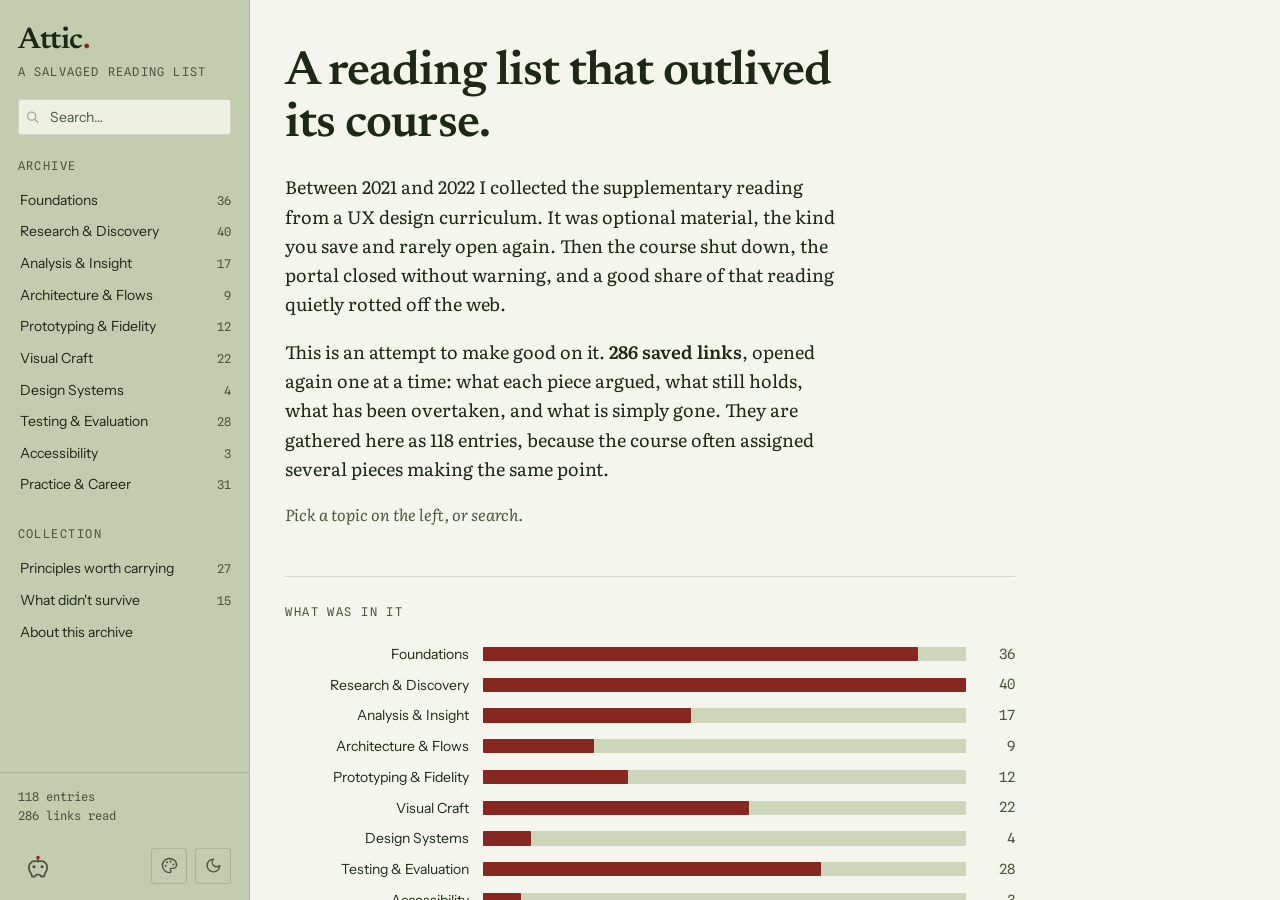
==== index.html @ 7cc91540 "Attic: a salvaged UX reading list One self-contained index.html built from kb.json: 286 saved links," ====
<!DOCTYPE html>
<html lang="en" data-pal="madder" data-mode="light" data-disp="newsreader" data-body="literata" data-sans="instrument" data-mono="spline">
<head>
<meta charset="utf-8">
<meta name="viewport" content="width=device-width, initial-scale=1, viewport-fit=cover">
<title>Attic — a salvaged UX reading list</title>
<meta name="description" content="286 links of supplementary reading from a UX design curriculum that no longer exists, read again and written up. No tracking, no logins, no external requests.">
<style>@font-face{font-family:'Gloock';font-style:normal;font-weight:400;font-display:swap;src:url([data-uri]) format('woff2')}
@font-face{font-family:'Heebo';font-style:normal;font-weight:400;font-display:swap;src:url([data-uri]) format('woff2')}
@font-face{font-family:'Heebo';font-style:normal;font-weight:500;font-display:swap;src:url([data-uri]) format('woff2')}
@font-face{font-family:'Heebo';font-style:normal;font-weight:700;font-display:swap;src:url([data-uri]) format('woff2')}
@font-face{font-family:'Newsreader';font-style:normal;font-weight:400;font-display:swap;src:url([data-uri]) format('woff2')}
@font-face{font-family:'Newsreader';font-style:italic;font-weight:400;font-display:swap;src:url([data-uri]) format('woff2')}
@font-face{font-family:'Newsreader';font-style:normal;font-weight:600;font-display:swap;src:url([data-uri]) format('woff2')}
@font-face{font-family:'Literata';font-style:normal;font-weight:400;font-display:swap;src:url([data-uri]) format('woff2')}
@font-face{font-family:'Literata';font-style:italic;font-weight:400;font-display:swap;src:url([data-uri]) format('woff2')}
@font-face{font-family:'Literata';font-style:normal;font-weight:600;font-display:swap;src:url([data-uri]) format('woff2')}
@font-face{font-family:'Literata';font-style:normal;font-weight:700;font-display:swap;src:url([data-uri]) format('woff2')}
@font-face{font-family:'Instrument Sans';font-style:normal;font-weight:400;font-display:swap;src:url([data-uri]) format('woff2')}
@font-face{font-family:'Instrument Sans';font-style:normal;font-weight:600;font-display:swap;src:url([data-uri]) format('woff2')}
@font-face{font-family:'Schibsted Grotesk';font-style:normal;font-weight:400;font-display:swap;src:url([data-uri]) format('woff2')}
@font-face{font-family:'Schibsted Grotesk';font-style:normal;font-weight:600;font-display:swap;src:url([data-uri]) format('woff2')}
@font-face{font-family:'Spline Sans Mono';font-style:normal;font-weight:400;font-display:swap;src:url([data-uri]) format('woff2')}
@font-face{font-family:'Martian Mono';font-style:normal;font-weight:400;font-display:swap;src:url([data-uri]) format('woff2')}
@font-face{font-family:'Courier Prime';font-style:normal;font-weight:400;font-display:swap;src:url([data-uri]) format('woff2')}</style>
<style>/* ---- shared base: light ---- */
:root{
  --navbg:#C3CCAE;--listbg:#DDE3CC;--hov:#CDD5BA;--paper:#F4F5EC;
  --surface:#EEF1E2;--sink:#CDD5BA;--srchbg:#EEF1E2;
  --ink:#1D2816;--ink2:#1D2816;--ink3:#4B5740;
  --navink:#1D2816;--navink2:#4B5740;--listink:#1D2816;--listink2:#4B5740;--srchph:#4B5740;
  --rule:rgba(29,40,22,.14);--rule2:rgba(29,40,22,.14);
  --navrule:rgba(29,40,22,.14);--listrule:rgba(29,40,22,.14);--srchborder:rgba(29,40,22,.14);
  --navhov:var(--hov);color-scheme:light}

/* ---- shared base: dark ---- */
:root[data-mode="dark"]{
  --navbg:#13180D;--listbg:#191F13;--hov:#293123;--paper:#21261A;
  --surface:#23291D;--sink:#293123;--srchbg:#23291D;
  --ink:#DCE1B9;--ink2:#DCE1B9;--ink3:#A8AE96;
  --navink:#DCE1B9;--navink2:#A8AE96;--listink:#DCE1B9;--listink2:#A8AE96;--srchph:#A8AE96;
  --rule:rgba(220,225,185,.13);--rule2:rgba(220,225,185,.13);
  --navrule:rgba(220,225,185,.13);--listrule:rgba(220,225,185,.13);--srchborder:rgba(220,225,185,.13);
  color-scheme:dark}

/* ---- accent + selected row ---- */
:root[data-pal="madder"]{--accent:#862721;--selnav:#BDBCA0;--sellist:#D4D0BB;
  --focusring:rgba(134,39,33,.2)}
:root[data-pal="madder"][data-mode="dark"]{--accent:#F98F82;--selnav:#33291D;--sellist:#382F23;
  --focusring:rgba(249,143,130,.22)}
:root[data-pal="plum"]{--accent:#75305B;--selnav:#BBBCA6;--sellist:#D3D1C1;
  --focusring:rgba(117,48,91,.2)}
:root[data-pal="plum"][data-mode="dark"]{--accent:#E394C1;--selnav:#302926;--sellist:#352F2B;
  --focusring:rgba(227,148,193,.22)}

:root{
  --navaccent:var(--accent);
  --display:'Literata',Georgia,serif;
  --body:'Literata',Georgia,serif;
  --sans:'Instrument Sans',system-ui,sans-serif;
  --mono:'Spline Sans Mono',ui-monospace,monospace;
  --serif:var(--body);
  --dtrack:-.025em;--dweight:700;
  --c1:15.625rem;--c2:21.5rem;
  box-sizing:border-box}
:root[data-disp="gloock"]{--display:'Gloock',Georgia,serif;--dtrack:-.012em;--dweight:400}
:root[data-disp="newsreader"]{--display:'Newsreader',Georgia,serif;--dtrack:-.02em;--dweight:600}
:root[data-body="heebo"]{--body:'Heebo',system-ui,sans-serif;--sans:'Heebo',system-ui,sans-serif}
:root[data-body="newsreader"]{--body:'Newsreader',Georgia,serif}
:root[data-body="heebo"] body{font-size:1rem;line-height:1.72}
:root[data-sans="schibsted"]{--sans:'Schibsted Grotesk',system-ui,sans-serif}
:root[data-mono="courier"]{--mono:'Courier Prime',ui-monospace,monospace}
:root[data-mono="martian"]{--mono:'Martian Mono',ui-monospace,monospace}
:root[data-mono="sometype"]{--mono:'Sometype Mono',ui-monospace,monospace}

*,*::before,*::after{box-sizing:border-box}
html{-webkit-text-size-adjust:100%;height:100%}
body{margin:0;height:100%;background:var(--paper);color:var(--ink2);font-family:var(--serif);
  font-size:1rem;line-height:1.625;-webkit-font-smoothing:antialiased;display:flex;overflow:hidden}

/* ============ column 1 ============ */
.nav{width:var(--c1);flex:0 0 var(--c1);background:var(--navbg);border-right:1px solid var(--navrule);
  display:flex;flex-direction:column;height:100vh;padding-top:env(safe-area-inset-top,0px)}
.navtop{padding:1.6rem 1.1rem 1.1rem;flex:0 0 auto}
.brand{background:none;border:0;padding:0;font:inherit;text-align:left;width:100%;cursor:pointer;
  display:block;border-radius:2px;transition:opacity .14s}
.brand h1{font-family:var(--display);font-weight:700;font-size:1.875rem;letter-spacing:var(--dtrack);
  color:var(--navink);margin:0;line-height:1.05;transition:color .14s}
.brand .dot{color:var(--navaccent);transition:transform .2s;display:inline-block}
.brand small{display:block;font-family:var(--mono);font-size:.75rem;letter-spacing:.1em;
  text-transform:uppercase;color:var(--navink2);margin-top:.3rem;transition:color .14s}
.brand:hover h1{color:var(--navaccent)}
.brand:hover .dot{transform:translateY(-2px) scale(1.25)}
.brand:hover small{color:var(--navink)}
.brand:focus-visible{outline:2px solid var(--navaccent);outline-offset:4px}

.srch{position:relative;padding:0 1.1rem 1.1rem;flex:0 0 auto}
.srch input{width:100%;font-family:var(--sans);font-size:.875rem;padding:.5rem .7rem .5rem 1.95rem;
  border:1px solid var(--srchborder);border-radius:3px;background:var(--srchbg);color:var(--navink);outline:none}
.srch input::placeholder{color:var(--srchph)}
.srch input:focus{border-color:var(--navaccent);box-shadow:0 0 0 3px var(--focusring)}
.srch svg{position:absolute;left:1.65rem;top:calc(50% - .55rem);transform:translateY(-50%);
  opacity:.45;color:var(--navink2);pointer-events:none}

.navscroll{flex:1 1 auto;overflow-y:auto;padding:.2rem 0 1.5rem;scrollbar-width:thin}
.navsec{margin:0 0 1.5rem}
.navsec h2{font-family:var(--mono);font-size:.75rem;letter-spacing:.12em;text-transform:uppercase;
  color:var(--navink2);margin:0 1.1rem .55rem;font-weight:400}
.navitem{display:flex;justify-content:space-between;gap:.5rem;align-items:baseline;width:100%;
  background:none;border:0;border-left:2px solid transparent;text-align:left;cursor:pointer;
  font-family:var(--sans);font-size:.875rem;color:var(--navink);padding:.42rem 1.1rem;line-height:1.3}
.navitem:not([aria-current="true"]):hover{background:var(--hov);color:var(--accent)}
.navitem[aria-current="true"]{border-left-color:var(--accent);color:var(--accent);
  font-weight:600;background:var(--selnav)}
.navitem .n{font-family:var(--mono);font-size:.75rem;color:var(--navink2);flex:0 0 auto}
.navitem[aria-current="true"] .n{color:var(--navaccent)}
.navfoot{flex:0 0 auto;padding:.9rem 1.1rem calc(.9rem + env(safe-area-inset-bottom,0px));
  border-top:1px solid var(--navrule);font-family:var(--mono);font-size:.75rem;color:var(--navink2);
  line-height:1.6}
.navfoot .counts{margin:0 0 1.25rem}
.navfoot .tools{display:flex;align-items:center;justify-content:space-between;gap:.75rem}
.navfoot .toolpair{display:flex;gap:.5rem}
.stamp{width:2.5rem;height:2.5rem;flex:0 0 auto;display:grid;place-items:center;
  border:1px solid transparent;border-radius:3px;background:none;cursor:pointer;padding:0;
  color:var(--navink2);--peri-bulb:var(--accent);
  transition:border-color .14s,color .14s}
.stamp:hover{border-color:var(--navrule);color:var(--accent)}
.stamp svg{display:block}
.stamp{text-decoration:none}
.icbtn{width:2.25rem;height:2.25rem;flex:0 0 auto;display:grid;place-items:center;
  border:1px solid var(--navrule);border-radius:3px;background:none;cursor:pointer;
  color:var(--navink2);padding:0;transition:border-color .14s,color .14s}
.icbtn:hover{border-color:var(--accent);color:var(--accent)}
.stamp:focus-visible,.icbtn:focus-visible{outline:2px solid var(--accent);outline-offset:2px}
.icbtn svg{display:block}
.icbtn .i-sun{display:none}
:root[data-mode="dark"] .icbtn .i-moon{display:none}
:root[data-mode="dark"] .icbtn .i-sun{display:block}

/* ============ column 2 ============ */
.list{width:var(--c2);flex:0 0 var(--c2);background:var(--listbg);border-right:1px solid var(--navrule);
  display:flex;flex-direction:column;height:100vh;padding-top:env(safe-area-inset-top,0px)}
.listhead{padding:1.6rem 1.3rem 1rem;flex:0 0 auto;border-bottom:1px solid var(--listrule)}
.listhead .path{font-family:var(--mono);font-size:.75rem;color:var(--navink2);letter-spacing:.04em;
  margin:0 0 .35rem}
.listhead h2{font-family:var(--display);font-weight:var(--dweight);font-size:1.125rem;color:var(--listink);
  margin:0;letter-spacing:-.01em;line-height:1.3}
.listhead p{font-family:var(--sans);font-size:.875rem;color:var(--listink2);margin:.5rem 0 0;line-height:1.5}
.listscroll{flex:1 1 auto;overflow-y:auto;padding:.4rem 0 2rem;scrollbar-width:thin}
.li{display:block;width:100%;background:none;border:0;border-left:2px solid transparent;
  text-align:left;cursor:pointer;padding:.62rem 1.3rem;font-family:var(--sans);font-size:.875rem;
  color:var(--listink);line-height:1.4;transition:background .12s}
.li:not([aria-current="true"]):hover{background:var(--hov);color:var(--accent)}
.li[aria-current="true"]{background:var(--sellist);border-left-color:var(--accent);
  color:var(--accent);font-weight:600}
.li .sub{display:block;font-family:var(--mono);font-size:.75rem;color:var(--listink2);
  margin-top:.375rem;letter-spacing:.02em}
.li[aria-current="true"] .sub{color:var(--listink2);font-weight:400}
.listempty{padding:1.5rem 1.3rem;font-family:var(--sans);font-size:.875rem;color:var(--listink2);
  font-style:italic}

/* ============ column 3 ============ */
main{flex:1 1 auto;overflow-y:auto;height:100vh}
.pad{max-width:52.5rem;padding:3.5rem 3.2rem 7rem}
@media(max-width:1400px){.pad{padding:3rem 2.2rem 6rem}}

.crumb{font-family:var(--mono);font-size:.75rem;letter-spacing:.08em;text-transform:uppercase;
  color:var(--ink3);margin:0 0 1rem}
h2.page{font-family:var(--display);font-weight:var(--dweight);font-size:clamp(1.75rem,3.5vw,2.5rem);
  letter-spacing:var(--dtrack);color:var(--ink);margin:0 0 .55rem;line-height:1.16}
.pagesub{font-size:1.125rem;color:var(--ink3);font-style:italic;margin:0 0 2.4rem;max-width:34rem}

.byline{font-family:var(--mono);font-size:.875rem;color:var(--ink3);margin:0 0 2.2rem;
  display:flex;flex-wrap:wrap;gap:.2rem 1rem;align-items:center}
.byline .t{color:var(--accent)}
.prose p{margin:0 0 1.05em}
.prose h4{font-family:var(--sans);font-weight:600;font-size:1rem;color:var(--ink);margin:2em 0 .6em}
.prose ul,.prose ol{margin:0 0 1.15em;padding-left:1.2rem}
.prose li{margin:0 0 .45em}
.prose strong{color:var(--ink);font-weight:600}
.prose code{font-family:var(--mono);font-size:.875rem;background:var(--sink);padding:.1em .35em;border-radius:2px}
.prose blockquote{margin:1.4em 0;padding:.1em 0 .1em 1.2rem;border-left:2px solid var(--accent);
  font-style:italic;color:var(--ink)}
.prose table{width:100%;border-collapse:collapse;margin:1.4em 0;font-size:.875rem;
  font-family:var(--sans);display:block;overflow-x:auto}
.prose th{text-align:left;font-weight:600;color:var(--ink);border-bottom:1.5px solid var(--ink);
  padding:.5em .8em .5em 0;font-size:.875rem}
.prose td{border-bottom:1px solid var(--rule2);padding:.55em .8em .55em 0;vertical-align:top}

.srcs{margin:2.4em 0 0;padding-top:1.4em;border-top:1px solid var(--rule)}
.srcs h4{margin:0 0 .75em;font-family:var(--mono);font-size:.75rem;letter-spacing:.12em;
  text-transform:uppercase;color:var(--ink3);font-weight:400}
.srcs a{display:block;font-family:var(--sans);font-size:.875rem;color:var(--accent);
  text-decoration:none;margin:0 0 .5rem;word-break:break-word;line-height:1.5;
  border-bottom:1px solid transparent;width:fit-content;max-width:100%}
.srcs a:hover{border-bottom-color:var(--accent)}
.tagrow{display:flex;flex-wrap:wrap;gap:.45rem;margin-top:1.9em}
.tag{font-family:var(--sans);font-size:.875rem;color:var(--ink3);border:1px solid var(--rule);
  padding:.25rem .7rem;border-radius:100px;background:none;cursor:pointer;line-height:1.4;
  transition:.13s}
.tag:hover{border-color:var(--accent);color:var(--accent)}
.navback{display:flex;justify-content:space-between;align-items:flex-start;gap:2rem;
  margin:3.5rem 0 0;padding-top:1.5rem;border-top:1px solid var(--rule)}
.navback button{font-family:var(--body);font-size:1rem;background:none;border:0;
  color:var(--accent);cursor:pointer;padding:0;text-align:left;max-width:46%;line-height:1.4}
.navback button:hover{text-decoration:underline}
.navback span{display:block;font-family:var(--mono);font-size:.75rem;letter-spacing:.1em;
  text-transform:uppercase;color:var(--ink3);margin-bottom:.35rem}

.hero h2{font-family:var(--display);font-weight:var(--dweight);font-size:clamp(2rem,4.6vw,3rem);
  letter-spacing:var(--dtrack);color:var(--ink);line-height:1.08;margin:0 0 1.3rem;max-width:19ch}
.hero p{font-size:1.125rem;line-height:1.62;color:var(--ink2);margin:0 0 1.05em;max-width:35rem}
.hero p.small{font-size:1rem;color:var(--ink3);font-style:italic}
.hero strong{color:var(--ink);font-weight:600}

.chart{margin:3rem 0;border-top:1px solid var(--rule);padding-top:1.6rem}
.chart h4{font-family:var(--mono);font-size:.75rem;letter-spacing:.12em;text-transform:uppercase;
  color:var(--ink3);margin:0 0 1.3rem;font-weight:400}
.bar{display:flex;align-items:center;gap:.85rem;margin:0 0 .5rem}
.bar .lbl{flex:0 0 11.5rem;font-family:var(--sans);color:var(--ink2);text-align:right;
  font-size:.875rem;line-height:1.3}
.bar .track{flex:1 1 auto;height:.9rem;background:var(--sink);position:relative;border-radius:1px}
.bar .fill{position:absolute;inset:0 auto 0 0;background:var(--accent);border-radius:1px;
  transition:width .55s cubic-bezier(.2,.8,.2,1)}
.bar .fill.alt{background:var(--ink3)}
.bar .v{flex:0 0 2.2rem;font-family:var(--mono);font-size:.875rem;color:var(--ink3);
  font-variant-numeric:tabular-nums;text-align:right}
.legend{display:flex;flex-wrap:wrap;gap:1.5rem;margin-top:1.3rem;font-family:var(--mono);
  font-size:.75rem;color:var(--ink3);letter-spacing:.03em}
.legend span{display:flex;align-items:center}
.legend i{display:inline-block;width:.6rem;height:.6rem;margin-right:.5rem;background:var(--accent)}
.legend i.alt{background:var(--ink3)}
.minichart{margin:1.4rem 0 2rem;border-top:0;padding-top:0}
.about .minichart{margin:1.4rem 0 2.2rem}
.pnote{margin:0 0 1.4rem;max-width:36rem}

.cardgrid{display:grid;grid-template-columns:repeat(auto-fit,minmax(13rem,1fr));gap:1px;
  background:var(--rule);border:1px solid var(--rule);margin:0 0 3rem}
.card{background:var(--paper);padding:1.2rem 1.3rem;text-align:left;border:0;cursor:pointer;
  font:inherit;display:block;transition:background .13s}
.card:hover{background:var(--sink)}
.card b{display:block;font-family:var(--display);font-weight:var(--dweight);font-size:1rem;
  color:var(--ink);margin:0 0 .35rem;line-height:1.25;letter-spacing:var(--dtrack)}
.card span{display:block;font-family:var(--mono);font-size:.75rem;color:var(--ink3);line-height:1.5}
.card:hover b{color:var(--accent)}

/* ---- library-card blocks ---- */
.cardblock{position:relative;border:1px solid var(--ink);background:var(--paper);
  margin:2.4em 0;padding:1.5rem 1.4rem 1.3rem}
.cardblock::after{content:'';position:absolute;inset:3px;border:1px solid var(--rule);
  pointer-events:none}
.cardblock > *{position:relative;z-index:1}
.cardblock .lab{position:absolute;top:-.62em;left:1.1rem;z-index:2;background:var(--paper);
  padding:0 .55rem;font-family:var(--mono);font-size:.75rem;letter-spacing:.14em;
  text-transform:uppercase;color:var(--ink);font-weight:400}
.cardblock .lab.acc{color:var(--accent)}

.kp{border-color:var(--accent)}
.kp ol{margin:0;padding:0;counter-reset:kp;list-style:none}
.kp li{counter-increment:kp;display:flex;gap:.9rem;align-items:baseline;
  padding:.55rem 0;border-bottom:1px solid var(--rule2);font-size:1rem}
.kp li:last-child{border-bottom:0;padding-bottom:0}
.kp li:first-child{padding-top:0}
.kp li::before{content:counter(kp,decimal-leading-zero);flex:0 0 1.5rem;
  font-family:var(--mono);font-size:.75rem;color:var(--accent);
  font-variant-numeric:tabular-nums}

.sr p{margin:0 0 .8em;font-size:1rem}
.sr p:last-child{margin:0}
.sr{border-color:var(--ink)}

.notice{border:1px solid var(--ink);background:var(--paper);position:relative;
  padding:1.5rem 1.4rem 1.3rem;margin:0}
.notice::after{content:'';position:absolute;inset:3px;border:1px solid var(--rule);pointer-events:none}
.notice > *{position:relative;z-index:1}
.notice .lab{position:absolute;top:-.62em;left:1.1rem;z-index:2;background:var(--paper);
  padding:0 .55rem;font-family:var(--mono);font-size:.75rem;letter-spacing:.14em;
  text-transform:uppercase;color:var(--accent)}
.notice p{margin:0;font-size:1rem}
.notice strong{color:var(--ink)}


.pgroup{margin:0 0 2.8rem}
.pgroup:last-child{margin-bottom:0}
.pgh{font-family:var(--sans);font-weight:600;font-size:1rem;color:var(--ink);margin:0 0 .3rem;
  padding-bottom:.45rem;border-bottom:1px solid var(--rule)}
.pgd{font-family:var(--sans);font-size:.875rem;color:var(--ink3);margin:.55rem 0 1.3rem}
.plist{counter-reset:p;padding:0;margin:0}
.plist li{list-style:none;counter-increment:p;position:relative;padding-left:2.9rem;margin:0 0 1.3rem;font-size:1rem}
.plist li::before{content:counter(p,decimal-leading-zero);position:absolute;left:0;top:.2em;
  font-family:var(--mono);font-size:.875rem;color:var(--accent)}
.plist strong{color:var(--ink);font-weight:600}
.dead{padding:0;margin:0}
.dead li{list-style:none;margin:0 0 1.8rem;padding:0 0 0 1.5rem;position:relative}
.dead li::before{content:'×';position:absolute;left:0;top:0;color:var(--accent);font-family:var(--mono)}
.dead b{display:block;color:var(--ink);font-weight:600;font-size:1rem;margin-bottom:.22rem}
.dead .u{display:block;font-family:var(--mono);font-size:.75rem;color:var(--ink3);word-break:break-all;margin-bottom:.5rem}
.dead p{margin:0;font-size:.875rem;color:var(--ink3)}
.about h4{font-family:var(--sans);font-weight:600;font-size:1rem;color:var(--ink);margin:2.2em 0 .5em}
.about p{margin:0 0 1em}
.about em{font-style:italic;color:var(--ink)}
.colophon{margin-top:3rem;padding-top:1.5rem;border-top:1px solid var(--rule);
  font-family:var(--mono);font-size:.75rem;color:var(--ink3);line-height:1.9}
.colophon a{color:inherit;text-decoration:underline;text-decoration-thickness:1px;text-underline-offset:3px}
.colophon a:hover{color:var(--accent);text-decoration-color:var(--accent)}


/* responsive */
.menubtn,.backbtn{display:none}
@media(max-width:1240px){:root{--c1:14rem;--c2:18rem}}
@media(max-width:1040px){
  :root{--c2:16rem}
  .nav{position:fixed;left:0;top:0;bottom:0;z-index:100;transform:translateX(-100%);
    transition:transform .22s;box-shadow:0 0 40px rgba(0,0,0,.25);width:16rem;height:100dvh}
  body[data-nav="open"] .nav{transform:none}
  .scrim{display:none;position:fixed;inset:0;background:rgba(27,14,16,.45);z-index:99}
  body[data-nav="open"] .scrim{display:block}
  .list{padding-top:calc(env(safe-area-inset-top,0px) + 3rem)}
  .menubtn{display:flex;align-items:center;gap:.5rem;position:fixed;top:0;left:0;z-index:95;
    background:var(--navbg);color:var(--navink);border:0;border-right:1px solid var(--navrule);
    border-bottom:1px solid var(--navrule);
    padding:calc(.7rem + env(safe-area-inset-top,0px)) 1rem .7rem;font-family:var(--sans);
    font-size:.875rem;cursor:pointer;width:var(--c2)}
  .pad{padding:3rem 1.8rem 5rem}
}
@media(max-width:780px){
  body{display:block;overflow:auto;height:auto}
  .list{width:100%;flex:none;height:auto;border-right:0;border-bottom:1px solid var(--navrule);
    padding-top:calc(env(safe-area-inset-top,0px) + 3rem)}
  .listscroll{overflow:visible;max-height:none}
  .menubtn{width:100%;right:0}
  main{height:auto;overflow:visible}
  body[data-mode="detail"] .list{display:none}
  .backbtn{display:inline-flex;align-items:center;gap:.4rem;font-family:var(--sans);font-size:.875rem;
    background:none;border:0;color:var(--accent);cursor:pointer;padding:0;margin:0 0 1.2rem}
  .pad{padding:4.2rem 1.25rem 4rem;max-width:none}
  .bar .lbl{flex:0 0 7.5rem;font-size:.75rem}
}
@media(prefers-reduced-motion:reduce){*{animation:none!important;transition:none!important}}

/* hide the middle column outside the archive */
body[data-list="off"] .list{display:none}
body[data-list="off"] .pad{max-width:50rem}
@media(max-width:1040px){body[data-list="off"] .menubtn{width:auto;min-width:9rem}}
.kp li span{display:block}
</style>
</head>
<body data-mode="browse" data-list="off">

<button class="menubtn" id="menubtn" aria-label="Open navigation">
  <svg width="15" height="15" viewBox="0 0 16 16" aria-hidden="true"><path d="M2 4h12M2 8h12M2 12h12" stroke="currentColor" stroke-width="1.6" stroke-linecap="round"/></svg>
  Menu
</button>
<div class="scrim" aria-hidden="true"></div>

<aside class="nav">
  <div class="navtop">
    <button class="brand" aria-label="Back to start">
      <h1>Attic<span class="dot">.</span></h1>
      <small>A salvaged reading list</small>
    </button>
  </div>
  <div class="srch">
    <svg width="13" height="13" viewBox="0 0 16 16" fill="none" aria-hidden="true"><circle cx="7" cy="7" r="5" stroke="currentColor" stroke-width="1.7"/><path d="M11 11l3.5 3.5" stroke="currentColor" stroke-width="1.7" stroke-linecap="round"/></svg>
    <input id="q" type="search" placeholder="Search…" aria-label="Search the archive">
  </div>
  <div class="navscroll" id="nav"></div>
  <div class="navfoot">
    <p class="counts">118 entries<br>286 links read</p>
    <div class="tools">
      <a class="stamp" id="stamp" href="https://icvc.framer.website/" target="_blank" rel="noopener noreferrer" aria-label="Peri — Lia's portfolio">
        <svg viewBox="0 0 32 32" width="24" height="24" fill="none" aria-hidden="true">
          <g stroke="currentColor" stroke-width="2.4" stroke-linecap="round" stroke-linejoin="round">
            <path d="M 7.83 10.54 A 4 4 0 0 1 10.63 9.4 L 21.37 9.4 A 4 4 0 0 1 24.17 10.54 L 26.5 12.83 A 5 5 0 0 1 28 16.4 L 28 19.63 A 5 5 0 0 1 27.48 21.85 L 24.67 27.56 A 2.6 2.6 0 0 0 24.4 28.71 L 24.4 29.05 A 0.95 0.95 0 0 1 23.45 30 L 20.5 30 A 1.3 1.3 0 0 1 19.22 28.91 L 19.2 28.8 A 1.44 1.44 0 0 0 17.78 27.6 L 14.22 27.6 A 1.44 1.44 0 0 0 12.8 28.8 L 12.78 28.91 A 1.3 1.3 0 0 1 11.5 30 L 8.55 30 A 0.95 0.95 0 0 1 7.6 29.05 L 7.6 28.71 A 2.6 2.6 0 0 0 7.33 27.56 L 4.52 21.85 A 5 5 0 0 1 4 19.63 L 4 16.4 A 5 5 0 0 1 5.5 12.83 Z"/>
            <path d="M 16 10.4 L 16 7.4"/>
            <path d="M 10.6 17 h 0.01 M 21.4 17 h 0.01" stroke-width="4.3"/>
          </g>
          <circle cx="16" cy="4.6" r="2.3" fill="var(--peri-bulb, #8E94F2)"/>
        </svg>
      </a>
      <span class="toolpair">
        <button class="icbtn" id="paltog" type="button" aria-label="Change accent colour">
          <svg viewBox="0 0 24 24" width="17" height="17" fill="none" stroke="currentColor" stroke-width="2" stroke-linecap="round" stroke-linejoin="round" aria-hidden="true"><path d="M12 22a1 1 0 0 1 0-20 10 9 0 0 1 10 9 5 5 0 0 1-5 5h-2.25a1.75 1.75 0 0 0-1.4 2.8l.3.4a1.75 1.75 0 0 1-1.4 2.8z"/><circle cx="13.5" cy="6.5" r=".5" fill="currentColor"/><circle cx="17.5" cy="10.5" r=".5" fill="currentColor"/><circle cx="6.5" cy="12.5" r=".5" fill="currentColor"/><circle cx="8.5" cy="7.5" r=".5" fill="currentColor"/></svg>
        </button>
        <button class="icbtn" id="modetog" type="button" aria-label="Switch to dark mode">
          <svg class="i-moon" viewBox="0 0 24 24" width="17" height="17" fill="none" stroke="currentColor" stroke-width="2" stroke-linecap="round" stroke-linejoin="round" aria-hidden="true"><path d="M12 3a6 6 0 0 0 9 9 9 9 0 1 1-9-9Z"/></svg>
          <svg class="i-sun" viewBox="0 0 24 24" width="17" height="17" fill="none" stroke="currentColor" stroke-width="2" stroke-linecap="round" stroke-linejoin="round" aria-hidden="true"><circle cx="12" cy="12" r="4"/><path d="M12 2v2"/><path d="M12 20v2"/><path d="m4.93 4.93 1.41 1.41"/><path d="m17.66 17.66 1.41 1.41"/><path d="M2 12h2"/><path d="M20 12h2"/><path d="m6.34 17.66-1.41 1.41"/><path d="m19.07 4.93-1.41 1.41"/></svg>
        </button>
      </span>
    </div>
  </div>
</aside>

<section class="list">
  <div class="listhead" id="listhead"></div>
  <div class="listscroll" id="listscroll"></div>
</section>

<main id="scroller"><div class="pad" id="main"></div></main>


<script>window.__D__ = {"e": [{"i": 0, "t": "Accessibility in UX (clustered: IxDF social needs, Berryhill on framing, UsabilityGeek visual principles, Forbes, Adobe XD, InVision microcopy)", "a": "Daniel Berryhill, IxDF, UsabilityGeek and others", "s": "various", "y": 2019, "cat": ["Accessibility", "Visual Craft", "Foundations"], "tier": "A", "mod": "6. End-2-End Design", "sub": "6.1 - Accessibility", "sum": "<p>Six sources on accessibility. Berryhill&#x27;s framing piece carries the most weight, and the framing is the thing most teams get wrong.</p><p><strong>The central argument: communicate accessibility as needs to be met, not rules to be followed.</strong> When accessibility arrives as a compliance checklist, teams treat it as a tax — done late, done minimally, resented. When it arrives as a description of real people with real needs, it becomes a design problem, which is the thing designers are actually good at. Same requirements, completely different engagement.</p><p><strong>The social model of disability</strong> (the IxDF piece&#x27;s foundation, and worth understanding precisely because it changes what you think you&#x27;re fixing):</p><ul><li>The <strong>medical model</strong> locates disability in the person — something wrong with them, to be treated or accommodated</li><li>The <strong>social model</strong> locates disability in the environment — a person using a wheelchair isn&#x27;t disabled by their legs, they&#x27;re disabled by stairs</li></ul><p>For design, that means <strong>the interface is the disabling factor</strong>, not the user. A blind person isn&#x27;t disabled from using your app; your unlabelled buttons disable them. That reframing puts responsibility where it belongs and makes the work feel like design rather than charity.</p><p><strong>The categories to design for</strong> — and note that most are situational or temporary, not permanent:</p><ul><li><strong>Visual</strong> — blindness, low vision, colour vision deficiency. Also: bright sunlight, a cracked screen, forgotten glasses.</li><li><strong>Auditory</strong> — deafness, hard of hearing. Also: a noisy train, a sleeping baby, no headphones.</li><li><strong>Motor</strong> — tremor, paralysis, limited dexterity. Also: a broken arm, holding a child, a bumpy bus.</li><li><strong>Cognitive</strong> — dyslexia, ADHD, memory conditions, learning differences. Also: stress, exhaustion, distraction, operating in a second language.</li></ul><p>Microsoft&#x27;s <strong>permanent / temporary / situational</strong> framing is the clearest version of this. Designing for one-armed use serves the person with an amputation, the person with a broken arm, and the person holding a baby. Accessibility work has a much wider beneficiary set than people assume.</p><p><strong>The visual accessibility principles</strong> (UsabilityGeek&#x27;s six, condensed): 1. <strong>Sufficient contrast</strong> — 4.5:1 for body text, 3:1 for large text and UI components at WCAG AA 2. <strong>Never rely on colour alone</strong> — pair it with icons, text, patterns or position 3. <strong>Readable type</strong> — adequate size, sensible line height, no all-caps for long text, avoid ultra-light weights 4. <strong>Clear focus indicators</strong> — keyboard users need to see where they are. WCAG 2.2 strengthened this. 5. <strong>Adequate target size</strong> — 24×24 CSS px minimum at WCAG 2.2 AA, with larger recommended 6. <strong>Respect user settings</strong> — text resizing, reduced motion, dark mode, system font size</p><p><strong>Accessible microcopy</strong> (the InVision piece, now a dead link — the site shut down at the end of 2024): plain language, descriptive link text (never &quot;click here&quot;), meaningful alt text, error messages that say what&#x27;s wrong and how to fix it, and labels that stay visible rather than disappearing placeholders.</p><p><strong>WCAG in practice:</strong> Perceivable, Operable, Understandable, Robust (POUR) are the four principles. Levels A, AA, AAA — <strong>AA is the standard target</strong> and the level most legislation references.</p>", "kp": ["Frame accessibility as needs to be met, not rules to follow — same requirements, completely different team engagement", "Social model: the interface is the disabling factor, not the user", "Permanent / temporary / situational — designing for one-armed use serves amputation, a broken arm, and holding a baby", "WCAG AA: 4.5:1 body text, 3:1 large text and UI, 24×24px targets, visible focus indicators", "Never rely on colour alone; respect user settings for text size, motion and theme", "POUR: Perceivable, Operable, Understandable, Robust. AA is the target level.", "Descriptive link text, meaningful alt text, errors that say what's wrong and how to fix it"], "sr": "<p>This has moved from best practice to law across the EU. The <strong>European Accessibility Act came into force in June 2025</strong>, applying to a broad range of digital products and services sold in the EU — e-commerce, banking, e-books, transport, telecoms. <strong>EN 301 549</strong> is the European standard and it references WCAG. Combined with WCAG 2.2 (2023, which added focus appearance, target size and dragging-alternative criteria), accessibility is now a compliance requirement with real consequences.</p><p>In hiring, European employers are actively looking for designers who can speak to this credibly, and most candidates can&#x27;t get past reciting contrast ratios. Being able to discuss the social model, situational disability, and how to build accessibility into a process rather than audit it at the end is a genuine differentiator.</p><p>Two of these six links are dead: the InVision microcopy piece (site shut down Dec 2024) and the Adobe XD Ideas article (XD on maintenance-only).</p>", "k": "accessibility-cluster", "links": [{"u": "https://uxdesign.cc/communicate-accessibility-as-needs-to-be-met-and-not-rules-to-follow-a-true-story-94b3bd2192ac", "d": "uxdesign.cc"}, {"u": "https://www.interaction-design.org/literature/article/understand-the-social-needs-for-accessibility-in-ux-design", "d": "interaction-design.org"}, {"u": "https://usabilitygeek.com/6-principles-visual-accessibility-design/", "d": "usabilitygeek.com"}, {"u": "https://www.forbes.com/sites/forbesagencycouncil/2020/03/25/accessibility-of-design-designing-for-every-experience/", "d": "forbes.com"}, {"u": "https://xd.adobe.com/ideas/principles/web-design/what-is-accessible-design/", "d": "xd.adobe.com"}, {"u": "https://www.invisionapp.com/inside-design/", "d": "invisionapp.com"}], "q": "accessibility in ux (clustered: ixdf social needs, berryhill on framing, usabilitygeek visual principles, forbes, adobe xd, invision microcopy) daniel berryhill, ixdf, usabilitygeek and others various accessibility a11y inclusive-design wcag frame accessibility as needs to be met, not rules to follow — same requirements, completely different team engagement social model: the interface is the disabling factor, not the user permanent / temporary / situational — designing for one-armed use serves amputation, a broken arm, and holding a baby wcag aa: 4.5:1 body text, 3:1 large text and ui, 24×24px targets, visible focus indicators never rely on colour alone; respect user settings for text size, motion and theme pour: perceivable, operable, understandable, robust. aa is the target level. descriptive link text, meaningful alt text, errors that say what's wrong and how to fix it"}, {"i": 1, "t": "Testing with specific populations (clustered: older adults, children, accessibility)", "a": "UXPA Magazine, UXmatters, Shawn Lawton Henry (uiAccess)", "s": "UXPA / UXmatters / uiAccess", "y": 2013, "cat": ["Accessibility", "Testing & Evaluation", "Research & Discovery"], "tier": "A", "mod": "4. Usability Testing", "sub": "4.5 - Conducting Usability Tests", "sum": "<p>Three sources on adapting usability testing for populations that standard protocols serve badly. This is the part of the course most often skipped and it&#x27;s disproportionately valuable, because the standard protocol quietly assumes a non-disabled, working-age, tech-comfortable participant.</p><p><strong>Older adults:</strong></p><ul><li>Recruit through <strong>trusted intermediaries</strong> — community organisations, clubs, existing relationships. Cold recruiting works poorly.</li><li><strong>Allow more time.</strong> Not because of slower cognition necessarily, but because sessions involve more rapport-building, more context-setting, and less familiarity with the testing format itself.</li><li><strong>Test in their environment</strong> where possible. Their own device, their own chair, their own lighting, their own glasses.</li><li>Watch for <strong>self-blame</strong>, which is much stronger in this group. &quot;I&#x27;m just not good with computers&quot; is a learned response and it suppresses honest feedback. Counter it explicitly and repeatedly.</li><li><strong>Sensory and motor considerations</strong>: text size, contrast, target size, and no assumptions about fine pointer control or multi-touch gestures.</li><li>Avoid <strong>jargon and metaphors</strong> that assume a particular technology history. &quot;Hamburger menu&quot; means nothing; neither does &quot;drag and drop&quot; to someone who&#x27;s only used touch.</li></ul><p><strong>Children:</strong></p><ul><li><strong>Guardian consent plus the child&#x27;s own assent.</strong> Both. A child who doesn&#x27;t want to participate doesn&#x27;t participate, regardless of what the parent agreed.</li><li><strong>Sessions must be shorter</strong> — attention spans vary enormously by age and 20-30 minutes is often the ceiling.</li><li>Children are <strong>highly susceptible to social desirability</strong>. They want to please adults and will say what they think you want. Ask fewer opinion questions and observe more.</li><li><strong>Think-aloud often doesn&#x27;t work</strong> with younger children. Observation and post-task questions work better.</li><li>Never test a child alone — <strong>a guardian or teacher present</strong>, always. This is a safeguarding requirement, not a methodological preference.</li><li>Age bands matter enormously. A 6-year-old and a 12-year-old are entirely different research populations.</li></ul><p><strong>Participants with disabilities</strong> (the uiAccess material, from Shawn Lawton Henry, who also worked on W3C/WAI guidance):</p><ul><li><strong>Recruit for a range of disabilities and a range of assistive-technology expertise.</strong> A screen-reader expert and a recent screen-reader user will find completely different problems, and both matter.</li><li><strong>Let people use their own assistive technology</strong>, configured the way they normally configure it. Testing with your lab&#x27;s default screen-reader setup tests your setup, not their experience.</li><li><strong>Allow substantially more time.</strong> Navigating a badly built interface with a screen reader can take many times longer.</li><li>Ask about <strong>accommodation needs before the session</strong>, as a matter of course, and make the venue and format accessible by default.</li><li><strong>Don&#x27;t treat accessibility testing as a separate late-stage activity.</strong> Including disabled participants in your regular rounds finds problems earlier and produces better designs for everyone.</li><li>The facilitator needs at least basic familiarity with the assistive tech being used, or they&#x27;ll misread normal operation as a problem and vice versa.</li></ul><p><strong>The principle underneath all three:</strong> the standard protocol encodes assumptions. Adapting it isn&#x27;t a special accommodation, it&#x27;s correcting for a default that was never neutral.</p>", "kp": ["The standard usability protocol assumes a non-disabled, working-age, tech-comfortable participant", "Older adults: trusted-intermediary recruiting, more time, and actively counter self-blame", "Children: guardian consent AND child assent; shorter sessions; observe rather than ask", "Disabled participants: their own assistive tech, their own configuration, substantially more time", "Recruit across a range of AT expertise — experts and novices find different problems", "Accessibility testing belongs in regular rounds, not as a late separate stage"], "sr": "<p>More relevant every year. The <strong>European Accessibility Act came into force in June 2025</strong>, making accessibility a legal requirement for a wide range of digital products and services sold in the EU. Combined with WCAG 2.2 and EN 301 549, accessibility has moved from good practice to compliance. Being able to speak credibly about inclusive research, not just WCAG checklists, is a real differentiator in the European market right now.</p>", "k": "testing-special-populations", "links": [{"u": "https://uxpamagazine.org/field_studies_older_adults/", "d": "uxpamagazine.org"}, {"u": "https://www.uxmatters.com/mt/archives/2013/07/5-things-to-remember-when-conducting-ux-research-with-children.php", "d": "uxmatters.com"}, {"u": "http://www.uiaccess.com/accessucd/ut_conduct.html", "d": "uiaccess.com"}], "q": "testing with specific populations (clustered: older adults, children, accessibility) uxpa magazine, uxmatters, shawn lawton henry (uiaccess) uxpa / uxmatters / uiaccess inclusive-research older-adults children accessibility recruiting the standard usability protocol assumes a non-disabled, working-age, tech-comfortable participant older adults: trusted-intermediary recruiting, more time, and actively counter self-blame children: guardian consent and child assent; shorter sessions; observe rather than ask disabled participants: their own assistive tech, their own configuration, substantially more time recruit across a range of at expertise — experts and novices find different problems accessibility testing belongs in regular rounds, not as a late separate stage"}, {"i": 2, "t": "The Role of Enhancement in Web Design", "a": "Jakob Nielsen", "s": "Nielsen Norman Group", "y": 1999, "cat": ["Accessibility", "Visual Craft"], "tier": "B", "mod": "2. Understanding", "sub": "2.7 - Mobile First & Cross-Device", "sum": "<p>Early Nielsen piece arguing for progressive enhancement: build the baseline experience so it works for everyone, then layer capability on top for environments that support it. Never make the enhanced layer a prerequisite for the core function.</p><p><strong>The principle, stated plainly:</strong> an enhancement should improve the experience for users who can receive it and be invisible to users who can&#x27;t. The moment your site <em>requires</em> the enhanced layer to function, it isn&#x27;t an enhancement, it&#x27;s a dependency.</p><p>Written in the era of Flash, Java applets and browser-sniffing, so the specific technologies are archaeology. The principle became one of the foundations of web standards practice and it&#x27;s the direct ancestor of the mobile-first argument elsewhere in this sub-module.</p>", "kp": ["Enhancement improves things for those who can receive it; the baseline still works for those who can't", "If the enhanced layer is required, it's a dependency not an enhancement", "Direct ancestor of both progressive enhancement as a web-standards practice and mobile-first as a design sequence"], "sr": "<p>Principle yes, examples no. Modern relevance is strongest in accessibility (a site that only works with JS enabled, or only with a pointer, has made an enhancement into a dependency) and in performance work for low-bandwidth or low-spec devices — which matters a lot if you&#x27;re designing for markets outside Western Europe and North America.</p>", "k": "nng-enhancement", "links": [{"u": "https://www.nngroup.com/articles/enhancement/", "d": "nngroup.com"}], "q": "the role of enhancement in web design jakob nielsen nielsen norman group progressive-enhancement accessibility web-standards enhancement improves things for those who can receive it; the baseline still works for those who can't if the enhanced layer is required, it's a dependency not an enhancement direct ancestor of both progressive enhancement as a web-standards practice and mobile-first as a design sequence"}, {"i": 3, "t": "A Primer on Mental Models", "a": "Karen McClellan (RE:Write / Medium)", "s": "", "y": null, "cat": ["Analysis & Insight"], "tier": "A", "mod": "2. Understanding", "sub": "2.5 - Mental Models & User Journeys", "sum": "<h4>One-line definition</h4><p>A mental model describes the way a person understands how to do something. It&#x27;s a map of the mental spaces they cycle through to accomplish a goal.</p><h4>Two flavors of &quot;mental model&quot; worth distinguishing</h4><p>This trips people up constantly:</p><ol><li><strong>Cognitive science definition</strong> (Norman, Johnson-Laird) — the internal representation a person has of how a system works. Their beliefs, assumptions, mental shortcuts. Often incomplete, contradictory, or superstitious. The designer&#x27;s job: help users form an accurate mental model of your system.</li></ol><ol><li><strong>Indi Young / UX artifact definition</strong> — a fishbone/horizon diagram built from user research, showing clusters of thoughts, feelings, and behaviors (&quot;mental spaces&quot;) grouped thematically. Below each cluster: your product features that support (or don&#x27;t support) those spaces.</li></ol><p>McClellan&#x27;s piece is about the second one — the artifact. But the first definition is what everyone actually <em>means</em> when they say &quot;mental model&quot; in casual UX conversation, and you need both in your toolkit.</p><h4>When to build one (as an artifact)</h4><ul><li>Complex domains where user thinking varies widely (healthcare, finance, enterprise workflows)</li><li>When you need to align a team around &quot;what users actually do vs. what our product currently supports&quot;</li><li>When you have rich qualitative research to draw from (interviews, contextual inquiry, diary studies) — mental models are useless if built from assumptions</li></ul><h4>How to make one (Indi Young&#x27;s approach, condensed)</h4><ol><li>Conduct empathic interviews focused on tasks and reasoning, not opinions.</li><li>Extract tasks, thoughts, feelings, and philosophies from transcripts (post-its, or their digital equivalent).</li><li>Cluster by affinity into &quot;mental spaces&quot; — thematic groups of related mental activity.</li><li>Name each cluster.</li><li>Below the horizon line, map your existing (or planned) product features to the clusters they support.</li><li>Gaps become your opportunity map. Places where users have strong mental activity but you have no supporting features = design opportunity.</li></ol><h4>Why they&#x27;re underused</h4><p>Two reasons: (1) they&#x27;re time-consuming to build properly, and (2) most teams settle for personas and journey maps because they&#x27;re faster. But mental models capture something neither of those does — the <em>reasoning</em> behind behavior, not just the behavior itself.</p>", "kp": [], "sr": "<p>The concept fully — the artifact less commonly. Modern teams tend to reach for journey maps (which show the timeline) or JTBD statements (which show the motivation) rather than full mental models. But for enterprise/complex-domain products where users think in genuinely different ways, this is still the most rigorous tool. Indi Young&#x27;s book <em>Mental Models</em> is the definitive text if you go deeper.</p>", "k": "a-primer-on-mental-models", "links": [{"u": "https://medium.com/re-write/a-primer-on-mental-models-c3ddf059c620", "d": "medium.com"}], "q": "a primer on mental models karen mcclellan (re:write / medium)   "}, {"i": 4, "t": "Adapting Empathy Maps for UX Design", "a": "Paul Boag (Boagworld / Medium)", "s": "", "y": null, "cat": ["Analysis & Insight", "Research & Discovery"], "tier": "A", "mod": "2. Understanding", "sub": "2.3 - User Research Analysis", "sum": "<p>Short piece with a bigger message than the specific tweaks Boag suggests: <strong>don&#x27;t blindly use tools; adapt them to your context.</strong></p><p>Boag&#x27;s specific tweaks to the empathy map are minor (he uses six sections mapping to think/feel, hear, see, say/do, pains, gains — mostly the standard structure). What matters is his framing:</p><blockquote>&quot;We have so many tools from personas to customer journey maps. But we tend to blindly use them. We should be adapting them for our circumstances and maybe in the process evolving their quality over time.&quot;</blockquote><p><strong>Why it&#x27;s a great workshop tool</strong> (his angle):</p><ul><li>Faster than a customer journey map</li><li>Easier to read at a glance than most artifacts</li><li>The final map is a lasting visual — pin it up as a reminder for the team</li></ul>", "kp": [], "sr": "<p>The tweaks aren&#x27;t important; the principle is. Every framework in this collection (empathy maps, journey maps, personas, JTBD) should be adapted to what you&#x27;re actually trying to learn. Copy-pasting a template because &quot;that&#x27;s how it&#x27;s done&quot; is a fast track to research theatre.</p>", "k": "adapting-empathy-maps-for-ux-design", "links": [{"u": "https://boagworld.com/usability/adapting-empathy-maps-for-ux-design/", "d": "boagworld.com"}], "q": "adapting empathy maps for ux design paul boag (boagworld / medium)   "}, {"i": 5, "t": "Analysis, Plus Synthesis: Turning Data into Insights", "a": "Lindsay Ellerby (UXmatters)", "s": "", "y": null, "cat": ["Analysis & Insight", "Research & Discovery"], "tier": "A", "mod": "2. Understanding", "sub": "2.3 - User Research Analysis", "sum": "<p>Ellerby&#x27;s framing pairs neatly with the IDEO piece: where Cooper-Wright is opinionated and practitioner-focused, Ellerby breaks down the <em>why</em> behind the process.</p><h4>The core distinction</h4><p><strong>Analysis + Synthesis are both needed. Most teams do only analysis.</strong></p><ul><li><strong>Analysis</strong> — identifying the facts. &quot;What we see.&quot;</li><li><strong>Synthesis</strong> — combining parts into a whole; pattern detection; &quot;detective work.&quot; &quot;What we know.&quot;</li></ul><p>Her key line: <strong>&quot;Allowing trust-your-gut synthesis can bring forth true insights.&quot;</strong> If you conducted the research yourself, you spent hours with these people. Your gut is data too — a strong feeling about connections across participants is often a real insight worth probing.</p><h4>Her 4-step approach</h4><p><strong>1. Collect and organize the data.</strong></p><ul><li>Two layers of organization: digital (folders by participant with a profile doc in each) and physical (a war room with a wall, photos, research goals on display).</li><li>Daily team debriefs: consolidate notes, capture emerging synthesis on large post-its, stick them on the wall, discuss.</li></ul><p><strong>2. Mine the data.</strong></p><ul><li>Comb every participant file for findings.</li><li>Focus based on your research goals (behaviors, attitudes, needs, goals).</li><li>Extract as quotes, rephrased points, or facts.</li><li>Color-code post-its by participant, finding type, whatever suits the output you&#x27;re building toward.</li></ul><p><strong>3. Sort and cluster.</strong></p><ul><li><strong>Open sort</strong> — group into undefined categories, let connections emerge.</li><li><strong>Closed sort</strong> — group into predefined categories to compare across participants (e.g., all &quot;Goals and Needs&quot; post-its sorted by alikeness).</li><li>These are the same card-sorting techniques you&#x27;d run with users, adapted for internal research analysis.</li></ul><p><strong>4. Identify insights.</strong></p><ul><li>Discuss each pattern as a team — <em>why</em> is it important, <em>what</em> does it mean? Recall exact quotes, body language, attitudes.</li><li>Articulate each insight in one simple statement on a post-it. Be flexible about rewording later.</li><li><strong>Incubate.</strong> Leave insights for 24 hours. Do other work. Let them settle undisturbed.</li><li>Return and re-articulate. If they&#x27;re still right first time, don&#x27;t change them.</li><li><strong>Socialize.</strong> Show them to people not involved in the research. Do they resonate? Do they read as <em>truth</em>? Do they compel design action?</li></ul><h4>The step everyone skips</h4><p><strong>Incubation.</strong> Walking away for a day. Most teams don&#x27;t do this because it feels unproductive. Ellerby is explicit that it&#x27;s the step that separates good insights from ones you settle for.</p>", "kp": ["Analysis — identifying the facts", "Synthesis — combining parts into a whole; pattern detection; \"detective work.\" \"What we know.\"", "Open sort — group into undefined categories, let connections emerge", "Closed sort — group into predefined categories to compare across participants (e.g., all \"Goals and Needs\" post-its sorted", "Incubate — Leave insights for 24 hours", "Socialize — Show them to people not involved in the research"], "sr": "<p>Yes. Modern versions live in Dovetail, EnjoyHQ, or Notion research repositories, but the analysis + synthesis distinction is what makes those tools useful. Without it, a research repo is just a filing cabinet.</p>", "k": "analysis-plus-synthesis-turning-data-into-insights", "links": [{"u": "https://www.uxmatters.com/mt/archives/2009/04/analysis-plus-synthesis-turning-data-into-insights.php", "d": "uxmatters.com"}], "q": "analysis, plus synthesis: turning data into insights lindsay ellerby (uxmatters)   analysis — identifying the facts synthesis — combining parts into a whole; pattern detection; \"detective work.\" \"what we know.\" open sort — group into undefined categories, let connections emerge closed sort — group into predefined categories to compare across participants (e.g., all \"goals and needs\" post-its sorted incubate — leave insights for 24 hours socialize — show them to people not involved in the research"}, {"i": 6, "t": "CareerFoundry Empathy Map Template (Google Drawings)", "a": "", "s": "", "y": null, "cat": ["Analysis & Insight", "Research & Discovery", "Practice & Career"], "tier": "A", "mod": "2. Understanding", "sub": "2.3 - User Research Analysis", "sum": "<p>Google Drawings template CareerFoundry provided. Kept as a reference URL in case you want the original template file, but nothing to summarize. Modern equivalent: any FigJam, Miro, or Mural empathy map template will do the same job better with collaboration features.</p>", "kp": [], "sr": "", "k": "careerfoundry-empathy-map-template-google-drawings", "links": [{"u": "https://docs.google.com/drawings/d/1bRelMAoHm8GRncRIyLeINgbRVBUc_hHYjLCUlFZfO3E/edit", "d": "docs.google.com"}], "q": "careerfoundry empathy map template (google drawings)    "}, {"i": 7, "t": "Customer Empathy Map in 6 Easy Steps", "a": "Conceptboard", "s": "", "y": null, "cat": ["Analysis & Insight", "Research & Discovery"], "tier": "A", "mod": "2. Understanding", "sub": "2.3 - User Research Analysis", "sum": "<p>Slight variation on Gray&#x27;s canvas with a customer/marketing lean rather than a UX/design one. Six quadrants around the customer: 1. Think and feel 2. Hear 3. See 4. Say and do 5. Pains 6. Gains</p><p><strong>One useful point they surface:</strong> empathy maps work best when built on real data — customer interviews, satisfaction surveys, support tickets. If you build one from team assumptions alone, you&#x27;re doing brainstorming, not empathy mapping.</p><p><strong>When they say to use it:</strong></p><ul><li>At the start of a new project</li><li>When redesigning an existing product/service/site</li><li>During the first (&quot;Empathize&quot;) stage of the design thinking process</li></ul>", "kp": [], "sr": "<p>The template itself is essentially Dave Gray&#x27;s 2017 canvas with slight rebranding. Read Gray&#x27;s original first, use Conceptboard/Miro/FigJam templates for execution.</p>", "k": "customer-empathy-map-in-6-easy-steps", "links": [{"u": "https://conceptboard.com/blog/create-a-customer-empathy-map-in-6-easy-steps/", "d": "conceptboard.com"}], "q": "customer empathy map in 6 easy steps conceptboard   "}, {"i": 8, "t": "Design Research From Interview to Insight (Parts 1 & 2)", "a": "Matt Cooper-Wright (IDEO)", "s": "", "y": null, "cat": ["Analysis & Insight", "Research & Discovery"], "tier": "A", "mod": "2. Understanding", "sub": "2.3 - User Research Analysis", "sum": "<p>Two-part series from an IDEO Executive Design Director on the messiest part of research: turning notes into insights. Together they describe the two-stage process IDEO calls &quot;download → synthesis.&quot;</p><h4>Part 1 — Downloading (summarising each interview)</h4><p>&quot;Downloading&quot; = extracting the most important ideas from a research activity, right after it happens.</p><p><strong>The practical workflow:</strong> 1. <strong>Take good notes in the session first.</strong> Downloading is only as good as your notes. Cooper-Wright uses a simple notation: different bullet symbols for questions, ideas, and quotes. 2. <strong>Fat pens, post-it notes, one point per post-it.</strong> The size of the post-it forces concision. Sharpies are deliberate — no essays. 3. <strong>Everyone who was in the session shares their post-its</strong>, taking turns to tell the story around each one. The group should agree on which points are most important. 4. <strong>Label every post-it with the person interviewed</strong> (or the activity source). You&#x27;ll be moving them around later, and provenance is critical. 5. <strong>Use consistent colours by observation type</strong> — quotes on blue, ideas on orange, etc. 6. <strong>Download soon after the interview.</strong> Ideas are fresh; you&#x27;ll want to talk them out anyway. Taxis, hotel rooms, trains — wherever. But do a complete job; don&#x27;t half-finish. 7. <strong>Reduce a 2-hour interview to 12-15 points.</strong> Be confident and let some things fall away.</p><p><strong>The mental shift:</strong> your goal isn&#x27;t to document the interview. It&#x27;s to extract what will <em>inspire the design work that follows</em>.</p><h4>Part 2 — Synthesising insights</h4><p>Once every interview is downloaded, bring all the post-its together and start looking for patterns.</p><p><strong>What synthesis is:</strong></p><ul><li>Sense-making</li><li>Sharing stories and prioritizing</li><li>Creating a coherent summary of what you know so far</li></ul><p><strong>Goal:</strong> develop consensus across the group and a clear evidence trail for design.</p><p><strong>Finding = fact. Insight = actionable underlying behavior.</strong></p><p>Their example:</p><ul><li><strong>Finding:</strong> &quot;Patients are often non-compliant, this makes their conditions worsen and GPs frustrated.&quot;</li><li><strong>Insight:</strong> &quot;Patients are so nervous during appointments that they don&#x27;t listen to their doctors.&quot;</li></ul><p>The insight is designable. The finding is a report. Keep asking why until you get to the underlying behavior.</p><p><strong>How to find them:</strong></p><ul><li>Group post-its into rough clusters. Follow collective instinct, don&#x27;t overthink groupings.</li><li>Name the groups as they emerge — the names help solidify what&#x27;s actually there.</li><li>Switch between leading and letting others lead.</li><li>Insights should show up across multiple interviews. If it&#x27;s only from one or two people, question whether it generalizes.</li></ul><p><strong>How many insights should you end with?</strong> 3 to 8. Fewer suggests your research was too narrow. More suggests you&#x27;re double-counting or haven&#x27;t been critical enough.</p><h4>The 5 questions to test an insight</h4><ol><li>Is it <strong>inspiring</strong>? Does it make you want to design something?</li><li>Does it have a <strong>story</strong>? Can you bring it to life with a user narrative?</li><li>Is it <strong>new</strong>? Did it surprise you or the client?</li><li>Will it <strong>impact design</strong>?</li><li>Is it <strong>relevant</strong> to the brief?</li></ol><p>Yes to all five = you probably have a real insight.</p><h4>How to get unstuck during synthesis</h4><ul><li>Ask an outsider for help — someone unfamiliar with the project asks naive questions and forces you to explain</li><li>Take a break; step out for coffee before the group turns tense</li><li>Do a structured generative task: take one emerging insight and turn it into &quot;How Might We&quot; questions</li></ul><h4>The single most useful sentence in the whole series</h4><blockquote>&quot;Your insights are the clearest articulation of your users&#x27; needs. If, later in the project, you feel like your designs have drifted from the insight, you should question your design, and not the insight.&quot;</blockquote>", "kp": ["Finding — \"Patients are often non-compliant, this makes their conditions worsen and GPs frustrated.\"", "Insight — \"Patients are so nervous during appointments that they don't listen to their doctors.\""], "sr": "<p>This is essentially the IDEO synthesis playbook and it&#x27;s the same one Dovetail, Enjoy HQ, and other modern research tools are trying to digitize. If you&#x27;re moving to remote synthesis, the same rules apply — the post-its just live in FigJam or Miro instead of a wall.</p>", "k": "design-research-from-interview-to-insight-parts-1-2", "links": [{"u": "https://medium.com/design-research-methods/design-research-from-interview-to-insight-f6957b37c698", "d": "medium.com"}], "q": "design research from interview to insight (parts 1 & 2) matt cooper-wright (ideo)   finding — \"patients are often non-compliant, this makes their conditions worsen and gps frustrated.\" insight — \"patients are so nervous during appointments that they don't listen to their doctors.\""}, {"i": 9, "t": "Empathy Map", "a": "Dave Gray (Gamestorming)", "s": "", "y": null, "cat": ["Analysis & Insight", "Research & Discovery"], "tier": "A", "mod": "2. Understanding", "sub": "2.3 - User Research Analysis", "sum": "<p>Dave Gray created the empathy map at XPLANE and released it in the 2010 book <em>Gamestorming</em> (co-authored with Sunni Brown and James Macanufo). It got adopted by the Stanford d.school, IDEO, and NN/g, showed up in Alex Osterwalder&#x27;s <em>Business Model Generation</em>, and became one of the most-used UX artifacts of the last 15 years. Which means most versions you see are corrupted copies of the original idea.</p><h4>The original (2010 version)</h4><p>A drawn head with four sensory quadrants around it:</p><ul><li><strong>Thinking and feeling</strong> — what matters to them, what worries and aspirations they have</li><li><strong>Seeing</strong> — their environment, competitors, what friends are doing</li><li><strong>Hearing</strong> — what friends, family, influencers say that shapes their thinking</li><li><strong>Saying and doing</strong> — their public behavior and stated attitudes</li></ul><p>The goal is deep understanding of a stakeholder in a specific context (a buying decision, using a product). Should take about 20 minutes if you know the person and context reasonably well. If it takes longer, you&#x27;ve identified gaps in your understanding — which is itself the point.</p><h4>The 2017 update (Empathy Map Canvas)</h4><p>Gray refined it after working with Alex Osterwalder on the Culture Map. New structure:</p><p>1. <strong>Who</strong> are we empathizing with? (person + situation)</p><p>2. What do they need to <strong>do</strong>? (goal, decision, success criteria)</p><p>3. What do they <strong>see</strong>?</p><p>4. What do they <strong>say</strong>?</p><p>5. What do they <strong>do</strong>?</p><p>6. What do they <strong>hear</strong>?</p><p>7. What do they <strong>think and feel</strong>? — split into:</p><ul><li><strong>Pains</strong> — fears, frustrations, anxieties</li><li><strong>Gains</strong> — wants, needs, hopes, dreams</li></ul><p>The 2017 version is the one to use. Downloadable from Gamestorming as the &quot;Empathy Map Canvas 006.&quot;</p><h4>The rules that get lost in translation</h4><p>Gray&#x27;s own critique of how the tool is misused (from his LinkedIn commentary): people fill it with assumptions rather than research. If you can&#x27;t fill it out honestly, that&#x27;s not a failure of the tool — that&#x27;s a signal that you either (1) need to do more research, or (2) shouldn&#x27;t be designing for this audience yet.</p><p><strong>The one question that keeps it honest:</strong> for every point you add to the map, ask <em>&quot;How do I know? And why can I be sure?&quot;</em> If you can&#x27;t answer, it&#x27;s a hypothesis, not a finding. Mark it differently or take it off.</p>", "kp": ["Thinking and feeling — what matters to them, what worries and aspirations they have", "Seeing — their environment, competitors, what friends are doing", "Hearing — what friends, family, influencers say that shapes their thinking", "Saying and doing — their public behavior and stated attitudes", "Pains — fears, frustrations, anxieties", "Gains — wants, needs, hopes, dreams"], "sr": "<p>Absolutely. Miro, FigJam, and Mural all ship with empathy map templates. Modern practice: run empathy mapping as a workshop after interviews, use it as a live artifact during design, and update it as new research comes in. Also common now: aggregated empathy maps (patterns across many users) alongside individual ones.</p>", "k": "empathy-map", "links": [{"u": "https://gamestorming.com/empathy-mapping/", "d": "gamestorming.com"}], "q": "empathy map dave gray (gamestorming)   thinking and feeling — what matters to them, what worries and aspirations they have seeing — their environment, competitors, what friends are doing hearing — what friends, family, influencers say that shapes their thinking saying and doing — their public behavior and stated attitudes pains — fears, frustrations, anxieties gains — wants, needs, hopes, dreams"}, {"i": 10, "t": "IA and flows at intro level (clustered: NN/g mental models, UX Booth IA guide, task vs user flows, flowchart notation, Journal of IA)", "a": "Jakob Nielsen, Erika Harano, Andrea Resmini and others", "s": "various", "y": 2010, "cat": ["Analysis & Insight", "Architecture & Flows", "Foundations"], "tier": "A", "mod": "INTRO", "sub": "1.4 - Information Architecture", "sum": "<p>Six sources, three of which add something beyond what a related section and 3 already cover.</p><p><strong>NN/g on mental models</strong> (Nielsen, 2010) — the canonical short statement, complementing the McClellan piece earlier in this archive</p><p>The definition: <strong>a mental model is what the user believes about the system, not what the system actually is.</strong> Built from prior experience with other systems, assumptions, and partial information. It is frequently wrong and it governs behaviour anyway.</p><p>The practical consequence: <strong>you are designing against the user&#x27;s existing mental model whether you acknowledge it or not.</strong> If your system works differently from what they expect, they will make errors that look inexplicable to you and perfectly logical to them.</p><p>Two ways to close the gap: 1. <strong>Change the design to match the mental model</strong> — usually the better option, and the reason conventions exist 2. <strong>Change the mental model through the design</strong> — possible, but expensive. Requires teaching, and people resist. Only worth it when your model is genuinely better and the benefit is large.</p><p>Nielsen&#x27;s warning to designers: <strong>you have a different mental model from your users</strong> because you know how the system works internally. That knowledge is unrecoverable — you cannot un-know it — which is why you cannot assess your own design&#x27;s learnability.</p><p><strong>Task flows vs user flows, demonstrated by pancakes</strong> (Erika Harano) — a clean distinction, memorably explained:</p><ul><li><strong>Task flow</strong> — one path, no branches, the same for everyone. Making pancakes: mix, pour, flip, serve.</li><li><strong>User flow</strong> — branches by user type, decision or entry point. One person uses a mix, another makes batter from scratch, another has a waffle iron.</li></ul><p>Use task flows when the process is identical for all users and you want to examine one sequence closely. Use user flows when different users take different routes and you need to see the branching. Most people conflate the terms; being precise is a small, easy credibility marker.</p><p><strong>Flowchart notation</strong> (Lucidchart and RFF references): oval = start/end, rectangle = process or screen, diamond = decision, parallelogram = input/output, arrow = flow direction. Standard notation matters less than internal consistency, but using the conventions means your diagram is legible to engineers and PMs without a key.</p><p><strong>Journal of Information Architecture</strong> (Resmini) — peer-reviewed academic IA. Worth knowing it exists. Resmini&#x27;s work on <strong>pervasive information architecture</strong> — IA across channels and physical/digital boundaries rather than within a single website — is the most interesting thread there and it prefigured a lot of current cross-channel service thinking.</p><p><strong>UX Booth&#x27;s IA beginner guide</strong> overlaps with the IA history material earlier in this archive; cross-referenced.</p>", "kp": ["A mental model is what the user believes about the system, not what it is — and it governs behaviour regardless of being wrong", "Usually change the design to match the model; changing the model is expensive and resisted", "You cannot assess your own design's learnability — you can't un-know how it works", "Task flow = one path, same for everyone. User flow = branches by user, decision or entry point.", "Standard flowchart notation: oval start/end, rectangle process, diamond decision, parallelogram input/output", "Pervasive IA (Resmini) — architecture across channels, not within one site"], "sr": "<p>Mental models more relevant than ever, and in a new way: users are currently forming mental models of AI systems, mostly inaccurate ones, and the gap between what people believe an AI does and what it does is the source of a large share of current usability and trust failures. That&#x27;s a genuinely live design problem and an interesting thing to have a view on.</p>", "k": "ia-intro-cluster", "links": [{"u": "https://www.nngroup.com/articles/mental-models/", "d": "nngroup.com"}, {"u": "https://www.uxbooth.com/articles/complete-beginners-guide-to-information-architecture/", "d": "uxbooth.com"}, {"u": "https://medium.com/erika-harano/ux-task-flows-versus-user-flows-as-demonstrated-by-pancakes-896e78a98026", "d": "medium.com"}, {"u": "https://www.lucidchart.com/pages/flowchart-symbols-meaning-explained", "d": "lucidchart.com"}, {"u": "https://www.rff.com/flowchart_shapes.php", "d": "rff.com"}, {"u": "https://journalofia.org/volume3/issue2/03-resmini/", "d": "journalofia.org"}], "q": "ia and flows at intro level (clustered: nn/g mental models, ux booth ia guide, task vs user flows, flowchart notation, journal of ia) jakob nielsen, erika harano, andrea resmini and others various mental-models information-architecture user-flows flowcharts a mental model is what the user believes about the system, not what it is — and it governs behaviour regardless of being wrong usually change the design to match the model; changing the model is expensive and resisted you cannot assess your own design's learnability — you can't un-know how it works task flow = one path, same for everyone. user flow = branches by user, decision or entry point. standard flowchart notation: oval start/end, rectangle process, diamond decision, parallelogram input/output pervasive ia (resmini) — architecture across channels, not within one site"}, {"i": 11, "t": "Journey Maps & Service Blueprints (3 articles)", "a": "Cluster 3", "s": "", "y": null, "cat": ["Analysis & Insight", "Architecture & Flows"], "tier": "A", "mod": "2. Understanding", "sub": "2.5 - Mental Models & User Journeys", "sum": "<p><strong>Sources:</strong></p><ul><li>Uxeria — 10 Most Interesting Examples of Customer Journey Maps — https://blog.uxeria.com/10-most-interesting-examples-of-customer-journey-maps/</li><li>Sailthru — Customer Journey Mapping: How to Map a Customer Journey — https://www.sailthru.com/marketing-blog/written-customer-journey-mapping-need-to-know/</li><li>Zbignev Gecis (UX Collective) — The Many Ways of Mapping the Customer Journey — https://uxdesign.cc/customer-journey-map-service-blueprinting-f06750312150</li></ul><h4>The stage metaphor that makes the whole topic click (Gecis)</h4><p>Gecis borrows from theater to explain the difference between journey maps and service blueprints:</p><ul><li><strong>Front stage</strong> — what the audience (customer) sees. The performance itself. This is what a <strong>customer journey map</strong> shows.</li><li><strong>Back stage</strong> — what happens behind the curtain to make the performance possible. Lights, sets, crew. This is what a <strong>service blueprint</strong> adds.</li><li><strong>Behind-the-scenes</strong> — everything the organization has to do to make front + back stage possible. Internal processes, systems, employee support.</li></ul><p>Journey maps show the customer&#x27;s front-stage experience. Service blueprints show the whole production.</p><h4>The Steve Jobs quote worth stealing</h4><p><em>&quot;You&#x27;ve got to start with the customer experience and work back toward the technology.&quot;</em></p><p>Journey maps and service blueprints are how you actually do that. Everything else is guessing.</p><h4>Customer Journey Maps — the 5 components</h4><p>A journey map captures what the user does, thinks, and feels over time as they interact with a service. Five components (Gecis&#x27;s version, which is a good synthesis of standard practice):</p><p>1. <strong>Goal</strong> — what specific experience are you mapping? Onboarding? First purchase? Support interaction? A &quot;to-be&quot; future experience?</p><p>2. <strong>Actor</strong> — who&#x27;s this journey about? Grounded in personas from real research.</p><p>3. <strong>Stages</strong> — the phases of the experience. Gecis uses the <strong>5Es framework</strong>:</p><ul><li><strong>Entice</strong> — how does the user become aware?</li><li><strong>Enter</strong> — how do they begin?</li><li><strong>Engage</strong> — what&#x27;s the core of the experience?</li><li><strong>Exit</strong> — how do they complete/finish?</li><li><strong>Extend</strong> — what happens after?</li></ul><p>4. <strong>Touchpoints, emotions, thoughts</strong> — narrative of what the actor does, thinks, and feels at each stage. Emotions plotted as a single line across the map (the &quot;emotional curve&quot;) showing ups and downs.</p><p>5. <strong>Opportunities</strong> — insights from the map. What needs to happen next? Who owns each change? Where are the biggest opportunities? How will improvements be measured?</p><h4>Service Blueprints — the extra dimensions</h4><p>A service blueprint extends a journey map by exposing the back stage. Five swim lanes:</p><ol><li><strong>Customer actions</strong> — from the journey map</li><li><strong>Front stage</strong> — what happens in each touchpoint that&#x27;s visible to the customer (employee interactions, app interactions)</li><li><strong>Back stage</strong> — invisible-to-customer actions that support the front stage (kitchen prep, back-office processing)</li><li><strong>Support processes</strong> — internal systems and interactions that support employees</li><li><strong>Evidence</strong> — tangible elements the customer sees (uniforms, delivery vans, receipts, notification emails)</li></ol><p>Plus three lines that separate the layers:</p><ul><li><strong>Line of interaction</strong> — direct customer/organization interactions</li><li><strong>Line of visibility</strong> — visible vs. invisible activity</li><li><strong>Line of internal interaction</strong> — customer-facing employees vs. back office</li></ul><h4>The Uxeria examples piece — what to take from it</h4><p>Uxeria&#x27;s article is a gallery of 10 real-world journey maps from various companies. Not much analytical content, but useful for:</p><ul><li><strong>Visual vocabulary</strong> — seeing how different teams visualize the same idea</li><li><strong>Format inspiration</strong> — what to include, what to leave out, how to lay it out</li><li><strong>Realistic complexity</strong> — real journey maps are messier than tutorial examples</li></ul><p>Standout example types you&#x27;ll see: LEGO&#x27;s &quot;Adventures in Experience Land&quot; (very story-driven), Adaptive Path&#x27;s Rail Europe journey (detailed and analytical), Starbucks (playful and brand-heavy). The pattern: no single &quot;correct&quot; format — pick the visual style that fits your organization and audience.</p><h4>The Sailthru piece — marketing-flavored version of the same</h4><p>Sailthru&#x27;s article covers the same territory (define stages, capture touchpoints, identify emotions, spot opportunities) with a marketing lens rather than a UX one. Similar output, slightly different vocabulary (they talk about &quot;conversion&quot; more than &quot;delight&quot;). Nothing here that Gecis doesn&#x27;t cover more thoroughly.</p><p>Two useful marketing-flavored additions from Sailthru:</p><ul><li><strong>Cross-channel emphasis</strong> — journey maps should span email, web, mobile, in-store, support — not just your app</li><li><strong>Data-driven vs. assumption-driven maps</strong> — if it&#x27;s not built on real behavioral data, it&#x27;s a hypothesis map, not a journey map</li></ul><h4>The rules that keep journey maps useful</h4><ul><li><strong>One persona, one journey per map.</strong> Trying to fit everyone on one map = unreadable.</li><li><strong>Ground it in research.</strong> Same rule as personas, scenarios, empathy maps, mental models. Assumption-based maps are just team wishful thinking with nice graphics.</li><li><strong>Include emotion.</strong> The emotional curve is often where the design opportunity is loudest. A functional-but-frustrating step deserves as much attention as a broken one.</li><li><strong>Make opportunities actionable.</strong> Every low point should map to a specific opportunity, owner, and metric — otherwise the map is decoration.</li><li><strong>Update as the product changes.</strong> Journey maps age fast. Living document or dead artifact.</li></ul><h4>When to use which</h4><table><tr><th>Situation</th><th>Tool</th></tr><tr><td>Understanding customer experience end-to-end</td><td>Journey map</td></tr><tr><td>Understanding a specific task or flow</td><td>User flow (see Cluster 1)</td></tr><tr><td>Exposing internal operational gaps behind the experience</td><td>Service blueprint</td></tr><tr><td>Understanding the <em>reasoning</em> behind behavior</td><td>Mental model</td></tr></table>| Aligning stakeholders around who you&#x27;re designing for | Personas + scenarios |", "kp": ["Front stage — what the audience (customer) sees", "Back stage — what happens behind the curtain to make the performance possible", "Behind-the-scenes — everything the organization has to do to make front + back stage possible", "Entice — how does the user become aware?", "Enter — how do they begin?", "Engage — what's the core of the experience?", "Exit — how do they complete/finish?"], "sr": "<p>Very. Journey mapping is one of the most-used tools in modern UX, and service blueprints have become standard in service design, enterprise UX, and increasingly in fintech and healthcare where customer + employee experience are tightly coupled. Modern tooling: Figma, FigJam, Miro, Mural all ship templates. Specialist tools like Smaply and UXPressia exist but Miro/FigJam usually beat them for most teams.</p>", "k": "journey-maps-service-blueprints-3-articles", "links": [{"u": "https://blog.uxeria.com/10-most-interesting-examples-of-customer-journey-maps/", "d": "blog.uxeria.com"}, {"u": "https://www.sailthru.com/marketing-blog/written-customer-journey-mapping-need-to-know/", "d": "sailthru.com"}, {"u": "https://uxdesign.cc/customer-journey-map-service-blueprinting-f06750312150", "d": "uxdesign.cc"}], "q": "journey maps & service blueprints (3 articles) cluster 3   front stage — what the audience (customer) sees back stage — what happens behind the curtain to make the performance possible behind-the-scenes — everything the organization has to do to make front + back stage possible entice — how does the user become aware? enter — how do they begin? engage — what's the core of the experience? exit — how do they complete/finish?"}, {"i": 12, "t": "Personas & Scenarios (2 articles)", "a": "Cluster 2", "s": "", "y": null, "cat": ["Analysis & Insight"], "tier": "A", "mod": "2. Understanding", "sub": "2.5 - Mental Models & User Journeys", "sum": "<p><strong>Sources:</strong></p><ul><li>Jacqueline Wechsler (UX think) — Using Scenarios — https://uxthink.wordpress.com/2010/11/30/using_scenarios/</li><li>Webdesigner Depot — How to Perfect Your UX with Persona Scenarios — https://www.webdesignerdepot.com/2015/04/how-to-perfect-your-ux-with-persona-scenarios/</li></ul><h4>Personas vs. scenarios — what&#x27;s the difference?</h4><ul><li><strong>Persona</strong> = a fictitious representative user. Who.</li><li><strong>Scenario</strong> = a narrative describing what that persona does in a specific context. What, when, why.</li></ul><p>Personas without scenarios are decorative — they hang on the wall and nobody uses them. Scenarios without personas float free of who&#x27;s involved. Together they&#x27;re a working tool.</p><h4>The three types of scenarios</h4><ol><li><strong>Goal-based scenarios</strong> — short. &quot;Sarah opens the app to check tomorrow&#x27;s schedule.&quot; Focused on the outcome.</li><li><strong>Elaborated scenarios</strong> — longer narratives. &quot;It&#x27;s 8pm. Sarah is on the couch with her tablet. She just got a text from her boss about a schedule change. She opens the app to...&quot; Include context, environment, emotional state.</li><li><strong>Full storyboards / user stories</strong> — visualized or written out with dialogue and detail. Used for design workshops, sprint planning, or stakeholder presentations.</li></ol><h4>The workflow (composite of both sources)</h4><ol><li><strong>Start with a persona</strong> — grounded in real user research, not invented from a whiteboard session.</li><li><strong>Pick a specific situation</strong> — a moment where the persona would use your product. Be concrete: time, place, context, mood.</li><li><strong>Write the scenario as a story</strong> — verb-driven, present tense, natural language. &quot;She opens...&quot; &quot;He notices...&quot; &quot;They click...&quot;</li><li><strong>Include what they&#x27;re feeling, not just doing.</strong> Emotional state changes what interfaces work. Frustrated users need different affordances than curious users.</li><li><strong>Use scenarios to test design decisions.</strong> Walk the scenario through your prototype. Where does the flow break? Where does the persona get confused?</li></ol><h4>The rules that keep scenarios useful</h4><ul><li><strong>Focus on the user&#x27;s task, not your feature list.</strong> Scenarios describe what the user is trying to accomplish, not what your product does.</li><li><strong>Cover multiple types of scenarios per persona.</strong> One happy-path scenario isn&#x27;t enough. Include edge cases: first-time use, error recovery, distracted use, low-connectivity, etc.</li><li><strong>Keep them short.</strong> A page or less. Longer than that and nobody reads them.</li><li><strong>Update them as you learn more.</strong> Scenarios written pre-research are hypotheses. Scenarios written post-research are evidence.</li></ul><h4>Common failure modes</h4><ul><li><strong>Persona theater</strong> — beautifully designed persona posters that nobody references in actual design decisions</li><li><strong>Scenario as feature-justification</strong> — writing scenarios backwards from what you already want to build</li><li><strong>Ignoring the persona&#x27;s constraints</strong> — scenarios that assume ideal conditions (fast internet, focused attention, tech literacy) when the actual user rarely has all three</li></ul>", "kp": ["Persona — = a fictitious representative user", "Scenario — = a narrative describing what that persona does in a specific context", "Focus on the user's task, not your feature list — Scenarios describe what the user is trying to accomplish, not what your product does", "Cover multiple types of scenarios per persona — One happy-path scenario isn't enough", "Keep them short — A page or less", "Update them as you learn more — Scenarios written pre-research are hypotheses", "Persona theater — beautifully designed persona posters that nobody references in actual design decisions"], "sr": "<p>Yes. Modern practice: personas have partially given way to JTBD (Jobs to be Done) statements, which are essentially &quot;scenarios in one sentence&quot; — &quot;When [situation], I want to [motivation], so I can [outcome].&quot; Same idea, tighter format. Both are valid. Traditional personas + scenarios still work well for design walkthrough and stakeholder alignment.</p>", "k": "personas-scenarios-2-articles", "links": [{"u": "https://uxthink.wordpress.com/2010/11/30/using_scenarios/", "d": "uxthink.wordpress.com"}, {"u": "https://www.webdesignerdepot.com/2015/04/how-to-perfect-your-ux-with-persona-scenarios/", "d": "webdesignerdepot.com"}], "q": "personas & scenarios (2 articles) cluster 2   persona — = a fictitious representative user scenario — = a narrative describing what that persona does in a specific context focus on the user's task, not your feature list — scenarios describe what the user is trying to accomplish, not what your product does cover multiple types of scenarios per persona — one happy-path scenario isn't enough keep them short — a page or less update them as you learn more — scenarios written pre-research are hypotheses persona theater — beautifully designed persona posters that nobody references in actual design decisions"}, {"i": 13, "t": "Personas, their alternatives, and problem framing (clustered: 17 alternatives, HBR, problem statements, quick guide)", "a": "Angi Studio, Dwayne Spradlin (HBR), Matt Lavoie", "s": "various", "y": 2012, "cat": ["Analysis & Insight"], "tier": "A", "mod": "INTRO", "sub": "1.3 - Personas & Problem Framing", "sum": "<p>The two genuinely valuable pieces here are the personas critique and the HBR problem-framing article. Both add something the main curriculum doesn&#x27;t.</p><p><strong>&quot;Ditch your personas — 17 alternatives&quot;</strong> — the critique of personas that the rest of the course lacks.</p><p>The case against traditional personas:</p><ul><li>Often <strong>built from assumption</strong> rather than research, then treated as evidence</li><li><strong>Demographic detail is usually irrelevant</strong> and sometimes actively misleading. Knowing &quot;Sarah, 34, marketing manager, loves yoga&quot; tells you almost nothing about how she&#x27;ll use your product.</li><li>They <strong>average people into fictions</strong> nobody actually resembles</li><li>They <strong>go stale</strong> and sit on walls unread</li><li>They can <strong>encode and launder bias</strong> — stock photos and invented lifestyle details smuggle in assumptions</li></ul><p>The alternatives worth knowing:</p><ul><li><strong>Jobs to be Done statements</strong> — &quot;When [situation], I want to [motivation], so I can [expected outcome].&quot; Focuses on the job, not the person.</li><li><strong>Behavioural archetypes</strong> — grouped by what people <em>do</em>, not who they are</li><li><strong>Mindsets</strong> — grouped by attitude and approach to the task</li><li><strong>Proto-personas</strong> — explicitly labelled as assumption-based, to be validated. Honest about their status.</li><li><strong>Empathy maps</strong>, <strong>user scenarios</strong>, <strong>journey maps</strong> — already covered earlier in this archive</li><li><strong>Anti-personas</strong> — who this is explicitly <em>not</em> for. Surprisingly clarifying.</li><li><strong>Real named users</strong> — for small B2B products, just use actual customers</li><li><strong>Capability or context grids</strong> — segment by access, expertise or constraint rather than identity</li></ul><p><strong>The useful synthesis:</strong> the problem isn&#x27;t personas as a concept, it&#x27;s personas built on demographics rather than behaviour, and personas built on assumption rather than research. A behaviour-based persona grounded in real interviews is fine. A stock photo with an invented biography is decoration.</p><p><strong>&quot;Are You Solving the Right Problem?&quot;</strong> (Dwayne Spradlin, HBR 2012) — the strongest piece in the intro course, and it&#x27;s about problem framing rather than design specifically.</p><p>Spradlin&#x27;s argument: organisations routinely invest heavily in solving problems they never properly defined, and problem definition is a skill that can be made rigorous. His four-step framework: 1. <strong>Establish the need for a solution.</strong> What&#x27;s the desired outcome, who benefits, what&#x27;s the business case for solving it at all? 2. <strong>Justify the need.</strong> Is this consistent with strategy? What happens if we don&#x27;t solve it? 3. <strong>Contextualise the problem.</strong> What&#x27;s been tried before, internally and elsewhere? Why did it fail? What constraints are real and which are assumed? 4. <strong>Write the problem statement.</strong> Independent of any solution, with clear success criteria and a defined scope.</p><p><strong>The key discipline: state the problem without embedding a solution.</strong> &quot;We need a mobile app&quot; is a solution disguised as a problem. &quot;Field staff cannot record inspection results until they return to the office, which delays reporting by an average of two days&quot; is a problem — and it might be solved by an app, or a form redesign, or a process change, or a phone call.</p><p><strong>Problem statements</strong> (Lavoie&#x27;s piece) — the practical format: <blockquote>[User] needs a way to [need] because [insight], and we&#x27;ll know it works when [measurable outcome].</blockquote></p><p>The &quot;because&quot; is the load-bearing part. If you can&#x27;t articulate why, you haven&#x27;t done the research.</p>", "kp": ["The problem isn't personas, it's demographic personas built on assumption", "17 alternatives worth knowing: JTBD, behavioural archetypes, mindsets, proto-personas, anti-personas, real named users", "Anti-personas — who this is explicitly not for — are surprisingly clarifying", "Spradlin's four steps: establish need, justify need, contextualise, write the statement", "State the problem without embedding a solution. 'We need an app' is a solution in disguise.", "Problem statement format: [user] needs [need] because [insight]; we'll know when [outcome]", "The 'because' is load-bearing — if you can't say why, you haven't done the research"], "sr": "<p>Both durable, and problem framing is the more valuable of the two. It&#x27;s also the thing most designers are weakest at in interviews — given a prompt, the majority jump to solutions. Being visibly rigorous about defining the problem first is a strong differentiator. The personas critique is useful for portfolio hygiene too: if you include a persona, be able to say what it changed.</p>", "k": "personas-and-problem-framing", "links": [{"u": "https://medium.com/angi-studio/ditch-your-personas-here-are-17-alternatives-you-can-use-44a285840e5d", "d": "medium.com"}, {"u": "https://hbr.org/2012/09/are-you-solving-the-right-problem", "d": "hbr.org"}, {"u": "https://medium.com/@MattPLavoie/what-s-your-problem-e45b31bf08dd", "d": "medium.com"}, {"u": "https://mkhalildesign.medium.com/a-quick-guide-to-user-personas-a64e786a257a", "d": "mkhalildesign.medium.com"}, {"u": "https://www.usability.gov/how-to-and-tools/methods/personas.html", "d": "usability.gov"}], "q": "personas, their alternatives, and problem framing (clustered: 17 alternatives, hbr, problem statements, quick guide) angi studio, dwayne spradlin (hbr), matt lavoie various personas problem-framing problem-statement alternatives the problem isn't personas, it's demographic personas built on assumption 17 alternatives worth knowing: jtbd, behavioural archetypes, mindsets, proto-personas, anti-personas, real named users anti-personas — who this is explicitly not for — are surprisingly clarifying spradlin's four steps: establish need, justify need, contextualise, write the statement state the problem without embedding a solution. 'we need an app' is a solution in disguise. problem statement format: [user] needs [need] because [insight]; we'll know when [outcome] the 'because' is load-bearing — if you can't say why, you haven't done the research"}, {"i": 14, "t": "Replacing the User Story With the Job Story (2013)", "a": "Alan Klement", "s": "", "y": null, "cat": ["Analysis & Insight", "Practice & Career"], "tier": "A", "mod": "1. Thinking", "sub": "1.10", "sum": "<p><strong>Note:</strong> The original was blocked, so this is reconstructed from Klement&#x27;s summaries and secondary sources.</p><p>Klement&#x27;s argument: user stories bake in too many assumptions and ignore <em>why</em> people act. &quot;As a [user], I want X, so that Y&quot; locks you into a persona and a solution before you understand the situation.</p><p><strong>The job story format instead:</strong> <blockquote><strong>When</strong> [situation], <strong>I want to</strong> [motivation], <strong>so I can</strong> [expected outcome].</blockquote></p><p>The shift is from &quot;who&quot; to &quot;situation.&quot; Same person behaves differently depending on context — a job story captures the trigger and context, which often matters more than demographics.</p><p><strong>Example contrast:</strong></p><ul><li>User story: <em>As a commuter, I want to listen to podcasts so I can stay entertained.</em></li><li>Job story: <em>When I&#x27;m stuck in traffic on my morning commute, I want something that keeps me engaged without needing my hands, so I don&#x27;t feel like I&#x27;m wasting the time.</em></li></ul><p>The job story leaves the <em>solution</em> open (podcast? audiobook? call a friend?). The user story pre-decides it.</p>", "kp": [], "sr": "<p>Very. JTBD has become a legit alternative framework, especially in product design and discovery. Not a replacement for user stories in all cases, but a good tool for early problem framing when you don&#x27;t want to jump to solutions.</p>", "k": "replacing-the-user-story-with-the-job-story-2013", "links": [{"u": "https://jtbd.info/replacing-the-user-story-with-the-job-story-af7cdee10c27", "d": "jtbd.info"}], "q": "replacing the user story with the job story (2013) alan klement   "}, {"i": 15, "t": "Seeing the Elephant: Defragmenting User Research", "a": "Lou Rosenfeld (A List Apart)", "s": "", "y": null, "cat": ["Analysis & Insight", "Research & Discovery"], "tier": "A", "mod": "2. Understanding", "sub": "2.3 - User Research Analysis", "sum": "<p>Rosenfeld (founder of Rosenfeld Media, IA legend) opens with a story: he consulted at a large Silicon Valley tech company that had well-funded teams doing brand research, call center analysis, card sorting, clickstream analysis, field studies, focus groups, market research, mental model mapping, NPS surveys, search analytics, usability testing, and voice of the customer research. And their products were still universally hated. Why?</p><p><strong>Because each team was a blind man touching one part of the elephant.</strong></p><h4>The core problem: silos</h4><p>Different research teams don&#x27;t talk to each other. Not because they&#x27;re bad at their jobs, but because:</p><ul><li>They may not know the other team exists</li><li>They aren&#x27;t encouraged to communicate by the org</li><li>They don&#x27;t share vocabulary or reference points, so even if they wanted to collaborate they&#x27;d struggle</li></ul><p>Rosenfeld&#x27;s example: analytics team spots a shopping cart conversion problem. Down the hall, a design team has the skills to solve it. They never talk. Product stays broken.</p><p><strong>The bigger problem than &quot;big data&quot; is fragmented data from siloed research teams.</strong></p><h4>His 4-theme framework for defragmenting research</h4><p><strong>1. Balance — avoid research monoculture.</strong></p><p>Organizations lean toward research methods their culture favors. Engineering orgs love analytics, marketing orgs love focus groups, etc. You need multiple methods to see the whole picture. Two failure modes:</p><ul><li>We don&#x27;t know what we don&#x27;t know (never done a field study, only see analytics)</li><li>We don&#x27;t know what to use when (too many methods to choose from)</li></ul><p>Use it as an audit — plot what your org actually does. If everything&#x27;s clustered in one quadrant, you need different blind men.</p><p><strong>2. Cadence — the rhythm of questions and answers.</strong></p><p>Research doesn&#x27;t work if it only happens occasionally. Your users&#x27; reality is constantly shifting; your research needs to keep pace. Cadence = frequency + duration of your research methods.</p><p>His example cadence (adapt to your org):</p><table><tr><th>Cadence</th><th>Method</th><th>Approx. time</th></tr><tr><td>Weekly</td><td>Call center trend analysis</td><td>2–4 hours</td></tr><tr><td>Weekly</td><td>Task analysis</td><td>4–6 hours</td></tr><tr><td>Quarterly</td><td>Exploratory analytics analysis</td><td>8–10 hours</td></tr><tr><td>Quarterly</td><td>User survey</td><td>16–24 hours</td></tr><tr><td>Annually</td><td>NPS study</td><td>3–4 days</td></tr><tr><td>Annually</td><td>Field study</td><td>4–5 days</td></tr></table>\nCheaper/faster methods happen more often. Expensive/deep methods happen less often but consistently. Look for timing gaps — if everything&#x27;s daily or annual, add something quarterly.<p><strong>3. Conversation — get researchers talking.</strong></p><p>Common language is the barrier. His three tactics:</p><ul><li><strong>Create a pidgin.</strong> Use <em>boundary objects</em> — pairs of terms from different fields that mean similar-enough things to enable dialogue. Personas ↔ market segments. Goals ↔ KPIs. Dave Gray developed a &quot;boundary matrix&quot; for this.</li><li><strong>Tell each other stories.</strong> Jared Spool&#x27;s story: a retailer&#x27;s analytics team found their site search was returning zero results for SKUs — and nobody knew how customers were even finding those SKUs to search for them. Field research revealed customers were browsing paper catalogs and then entering orders on the site. Two different research methods, two different teams, one insight neither could have found alone.</li><li><strong>Buy candy for strangers.</strong> Samantha Starmer at REI regularly walked to the marketing building, peeked at their war rooms, and brought candy to build informal relationships. Guerrilla tactics led to formal cross-team collaboration, which eventually became a centralized customer insights team.</li></ul><p><strong>4. Perspective — make sense and make function.</strong></p><p>Maps (like Rohrer&#x27;s) orient you but can&#x27;t be manipulated. Containers (like MailChimp&#x27;s Evernote repository — see Aarron Walter&#x27;s &quot;Connected UX&quot; from the same ALA issue) let you work with the data but don&#x27;t give visual sense of the geography.</p><p>Dashboards attempt to be both but tend to collapse under overload. The right answer is probably some combination we haven&#x27;t quite built yet.</p><h4>The killer close</h4><p>Rosenfeld&#x27;s advice: sketch a map of what research your org actually does (and doesn&#x27;t). Show it to leadership. Ask what evidence would ideally help them decide. The gap between what they need and what your org&#x27;s siloed apparatus produces should be obvious — and horrifying — enough to make change possible.</p>", "kp": ["Create a pidgin — Use boundary objects — pairs of terms from different fields that mean similar-enough things to enable dialog", "Tell each other stories — Jared Spool's story: a retailer's analytics team found their site search was returning zero results for SKUs —", "Buy candy for strangers — Samantha Starmer at REI regularly walked to the marketing building, peeked at their war rooms, and brought can"], "sr": "<p>Painfully. Written in 2013, and if anything the fragmentation problem has gotten worse with the proliferation of research tools (product analytics + session recording + survey tools + user research platforms + CRM + support ticket systems, all in separate silos). The four themes — balance, cadence, conversation, perspective — are still the right frame. This is one of the pieces I&#x27;d recommend printing out.</p>", "k": "seeing-the-elephant-defragmenting-user-research", "links": [{"u": "https://alistapart.com/article/seeing-the-elephant-defragmenting-user-research/", "d": "alistapart.com"}], "q": "seeing the elephant: defragmenting user research lou rosenfeld (a list apart)   create a pidgin — use boundary objects — pairs of terms from different fields that mean similar-enough things to enable dialog tell each other stories — jared spool's story: a retailer's analytics team found their site search was returning zero results for skus — buy candy for strangers — samantha starmer at rei regularly walked to the marketing building, peeked at their war rooms, and brought can"}, {"i": 16, "t": "Storyboarding in the Software Design Process", "a": "UX Magazine", "s": "", "y": null, "cat": ["Analysis & Insight"], "tier": "A", "mod": "2. Understanding", "sub": "2.5 - Mental Models & User Journeys", "sum": "<p>Storyboards borrow directly from filmmaking: a sequence of sketched panels showing the user&#x27;s experience over time. Not the same as user flows (which are abstract diagrams) — storyboards are grounded in real-world context.</p><h4>Why storyboards work</h4><p>They force you to include things user flows leave out:</p><ul><li>The <strong>physical environment</strong> (kitchen, subway, office desk)</li><li>The <strong>emotional context</strong> (rushed, bored, anxious, curious)</li><li>The <strong>surrounding people and objects</strong> (a phone ringing, a coworker interrupting, a screaming toddler)</li><li><strong>What happens before and after</strong> the product interaction (why they picked it up, what they do next)</li></ul><p>That surrounding context often reveals design constraints you&#x27;d otherwise miss. A voice interface designed for a quiet office fails in a noisy commute. A mobile flow that assumes focused attention fails when the user is holding a baby.</p><h4>The workflow</h4><ol><li><strong>Start with a scenario.</strong> (See previous cluster.)</li><li><strong>Sketch 4–8 panels</strong> covering the arc of the interaction. Rough is fine — this is not visual design.</li><li><strong>Include a caption per panel</strong> describing what&#x27;s happening and what the persona is feeling.</li><li><strong>Present it as a story</strong>, not a spec. Walk stakeholders through it as a narrative.</li></ol><h4>The rule that keeps them useful</h4><p><strong>Storyboard the whole experience, not just the app.</strong> If you only sketch what happens on the screen, you might as well have made a wireflow. The value is in showing the real-world context around the product.</p><h4>When to use them</h4><ul><li>Early in design when you&#x27;re establishing direction and empathy</li><li>Presenting to stakeholders who don&#x27;t read specs</li><li>Testing concepts before you build (participants react to storyboards, giving you feedback before you invest in prototypes)</li><li>Workshop settings where you need to align a team on user experience</li></ul>", "kp": ["What happens before and after — the product interaction (why they picked it up, what they do next)"], "sr": "<p>Yes, though underused. Modern equivalent: video prototypes, animated Figma mockups, or &quot;day in the life&quot; videos. But hand-sketched storyboards still have a place — they&#x27;re fast, cheap, and their intentional roughness invites feedback that polished mockups don&#x27;t. Something worth doing occasionally to break out of screen-only thinking.</p>", "k": "storyboarding-in-the-software-design-process", "links": [{"u": "https://uxmag.com/articles/storyboarding-in-the-software-design-process", "d": "uxmag.com"}], "q": "storyboarding in the software design process ux magazine   what happens before and after — the product interaction (why they picked it up, what they do next)"}, {"i": 17, "t": "Stuck in the Details? Mind Map User Tasks", "a": "UX Booth", "s": "", "y": null, "cat": ["Analysis & Insight", "Research & Discovery"], "tier": "A", "mod": "2. Understanding", "sub": "2.3 - User Research Analysis", "sum": "<p>Mind maps get pitched for brainstorming and note-taking, but this piece makes a different case: use them to map every user task an application supports. Focus shifts from &quot;what screens exist&quot; to &quot;what users are trying to do.&quot;</p><h4>Why task-focused mind maps beat wireframes for early planning</h4><ul><li><strong>They keep the focus on the end user.</strong> You end up thinking in stories (&quot;upload photos,&quot; &quot;register with a new account&quot;) rather than pages or features.</li><li><strong>They surface edge cases.</strong> Mapping tasks reveals where you need error copy, alternative routes, and escape hatches (like &quot;cancel&quot; options on relevant branches).</li><li><strong>They give QA a full-system snapshot.</strong> The whole surface of what the app does is visible in one artifact.</li><li><strong>They flex when implementation changes.</strong> Move a task, redraw a branch. Wireframes have to be rebuilt.</li></ul><h4>The rule that keeps them useful</h4><p><strong>Only include what&#x27;s already there or in active design/development.</strong> Use dotted lines for tasks not yet implemented. Otherwise the mind map becomes a wishlist and stops reflecting reality.</p>", "kp": ["They keep the focus on the end user — You end up thinking in stories (\"upload photos,\" \"register with a new account\") rather than pages or features", "They surface edge cases — Mapping tasks reveals where you need error copy, alternative routes, and escape hatches (like \"cancel\" options", "They give QA a full-system snapshot — The whole surface of what the app does is visible in one artifact", "They flex when implementation changes — Move a task, redraw a branch"], "sr": "<p>The technique is timeless. Modern tools: Whimsical, FigJam, Miro, or Xmind if you want dedicated mind-mapping. Most task-mapping now happens in journey maps or user flow diagrams instead, but the mind map format is still useful for early ideation when you don&#x27;t yet have flows.</p>", "k": "stuck-in-the-details-mind-map-user-tasks", "links": [{"u": "https://www.uxbooth.com/articles/stuck-in-the-details-mind-map-user-tasks/", "d": "uxbooth.com"}], "q": "stuck in the details? mind map user tasks ux booth   they keep the focus on the end user — you end up thinking in stories (\"upload photos,\" \"register with a new account\") rather than pages or features they surface edge cases — mapping tasks reveals where you need error copy, alternative routes, and escape hatches (like \"cancel\" options they give qa a full-system snapshot — the whole surface of what the app does is visible in one artifact they flex when implementation changes — move a task, redraw a branch"}, {"i": 18, "t": "Basic Patterns for Mobile Navigation: A Primer", "a": "Raluca Budiu", "s": "Nielsen Norman Group", "y": 2015, "cat": ["Architecture & Flows"], "tier": "A", "mod": "3. Foundational Design", "sub": "3.3 - Navigation for Mobile & Desktop", "sum": "<p>The reference piece on mobile navigation patterns and their tradeoffs. Budiu&#x27;s framing is that there is no good solution, only a choice about which downside hurts your users least.</p><p><strong>The central tension:</strong> mobile navigation must be <em>discoverable</em>, <em>accessible</em>, and <em>take little screen space</em>. You cannot maximise all three. Meanwhile one of the basic tenets of mobile usability is to prioritise content over chrome. Every pattern below sacrifices something.</p><p><strong>The patterns:</strong></p><p><strong>Top navigation bar</strong> — inherited from desktop. Visible by default, so discoverable. But it consumes vertical space and usually scrolls out of view after the first screenful, at which point it&#x27;s neither visible nor accessible.</p><p><strong>Tab bar</strong> — the app-specific relative of the nav bar, anchored at the bottom on iOS. Persistent, so always accessible, and it sits in the thumb zone. Hard limit: <strong>more than 5 options and you can&#x27;t maintain adequate touch-target size.</strong></p><p><strong>Hamburger / hidden navigation</strong> — accommodates many options in almost no space. The cost is severe: low discoverability, vague labels (&quot;Menu&quot;, &quot;Browse&quot;) with poor information scent, and users demonstrably forget the menu exists even after using it once in the same session. NN/g&#x27;s own study found hidden navigation measurably hurts UX metrics.</p><p><strong>Navigation hub (homepage-as-menu)</strong> — the homepage is devoted entirely to navigation options. Highly discoverable, but you sacrifice the homepage as content real estate and add a round-trip step for every navigation action. Works well for <strong>task-oriented</strong> sites where users arrive knowing what they want to do.</p><p><strong>The selection rule:</strong> pick the pattern where the inevitable downside hurts your users least, given the tasks they&#x27;re most likely to perform. Content-consumption sites, task-oriented tools and e-commerce all land differently.</p>", "kp": ["Discoverable, accessible, space-efficient — pick two, at best", "Tab bars cap out at 5 options before touch targets degrade", "Hamburger menus: users forget they exist even after using them in the same session", "Navigation hubs work for task-oriented sites, waste the homepage for content sites", "Prioritise content over chrome", "There's no winning pattern, only the least damaging tradeoff for your users' tasks"], "sr": "<p>Yes. The main shift since: bottom navigation has largely won on mobile web as well as in apps, on thumb-reach grounds (Fitts&#x27;s Law beats convention here). Gesture-based navigation became a fourth pattern after iOS removed the home button, with its own discoverability problem — gestures are invisible and undiscoverable without onboarding. Pair with &#x27;Mobile First Is NOT Mobile Only&#x27; earlier in this archive</p>", "k": "nng-mobile-nav-patterns", "links": [{"u": "https://www.nngroup.com/articles/mobile-navigation-patterns/", "d": "nngroup.com"}], "q": "basic patterns for mobile navigation: a primer raluca budiu nielsen norman group mobile-navigation patterns ia discoverable, accessible, space-efficient — pick two, at best tab bars cap out at 5 options before touch targets degrade hamburger menus: users forget they exist even after using them in the same session navigation hubs work for task-oriented sites, waste the homepage for content sites prioritise content over chrome there's no winning pattern, only the least damaging tradeoff for your users' tasks"}, {"i": 19, "t": "Card Sorting (clustered: Smashing beginner's guide, IBM Design, IxDF pros and cons)", "a": "Pierre Croft (Smashing), cary-anne olsen-landis (IBM), IxDF", "s": "Smashing Magazine / IBM Design / IxDF", "y": 2014, "cat": ["Architecture & Flows", "Research & Discovery"], "tier": "A", "mod": "3. Foundational Design", "sub": "3.2 - Card Sorting", "sum": "<p>Three sources on the same method. Croft&#x27;s Smashing piece is the best of them and the most cited; the IBM and IxDF pieces add practitioner texture and a balanced critique respectively.</p><p><strong>What it is:</strong> participants group content items (on cards, physical or digital) into categories that make sense to them. You learn how users actually think your content should be organised, rather than how your org chart says it should be.</p><p><strong>The problem it solves</strong>, put bluntly by Croft: IA usually gets decided by whoever in the room is most senior and most confident, not by evidence. Card sorting replaces assertion with data.</p><p><strong>Two types:</strong></p><table><tr><th></th><th>Open sort</th><th>Closed sort</th></tr><tr><td>Categories</td><td>Participants create and name their own</td><td>You supply fixed categories</td></tr><tr><td>Tells you</td><td>How users group things, and what they&#x27;d call the groups</td><td>Whether your existing structure works</td></tr><tr><td>Use when</td><td>Building new IA from scratch</td><td>Validating or refining existing IA</td></tr></table>\nThere&#x27;s also the <strong>hybrid sort</strong> — supplied categories plus the option to create new ones. Useful when you have a partial structure you want to stress-test.<p><strong>Running a session:</strong></p><ul><li><strong>Inventory first.</strong> Card sorting sorts content that exists. Audit before you sort.</li><li><strong>Card count: 30 to 60.</strong> Fewer than 30 and you learn little; more than 80 and participants fatigue and start sorting carelessly.</li><li><strong>One concept per card</strong>, with a short clarifying description. Card labels shouldn&#x27;t lead — avoid embedding your intended category in the item name.</li><li><strong>Provide blank cards and a pen</strong> for open sorts so participants can add items or categories you missed.</li><li><strong>Ask them to think aloud.</strong> The reasoning matters more than the final grouping. &quot;I put these together because they all feel like things I&#x27;d do before I buy&quot; is the insight; the grouping is just the artefact.</li><li><strong>Participants: 15 or so</strong> for quantitative confidence. This is one of the methods where the 5-user rule does <em>not</em> apply — you need enough to see agreement patterns statistically.</li><li><strong>Don&#x27;t intervene.</strong> No hints, no &quot;are you sure?&quot;. Let them put things in the wrong place.</li></ul><p><strong>Analysis:</strong> look for items that consistently group together (high agreement — trust these), items that land everywhere (low agreement — these labels are ambiguous and need rewriting, not re-filing), and category names participants invent (often better than yours).</p><p><strong>The IxDF critique, worth holding onto:</strong></p><ul><li>Card sorting tells you how people <em>categorise</em>, not how they&#x27;d <em>search</em> or <em>navigate</em> under task pressure. It&#x27;s a mental-model tool, not a behaviour tool.</li><li>Results can be shallow — participants sort by surface similarity rather than by how they&#x27;d actually look for something.</li><li>It doesn&#x27;t validate the final structure. <strong>Pair it with tree testing</strong>, which does: card sorting builds the structure, tree testing checks whether people can find things in it. Running one without the other is the most common mistake.</li></ul>", "kp": ["Open sort = users make categories (build new IA). Closed sort = you supply categories (validate existing IA).", "30-60 cards; one concept per card; don't let labels lead", "~15 participants — the 5-user rule does NOT apply here", "Think-aloud reasoning matters more than the final grouping", "Low-agreement items signal ambiguous labels, not misfiling", "Card sorting builds structure; tree testing validates it. Always pair them.", "It's a mental-model tool, not a behaviour-under-task tool"], "sr": "<p>Fully. Remote card sorting is now the default and it&#x27;s cheap: Optimal Workshop (OptimalSort) is the standard, with Maze, UXtweak and Kardsort as alternatives. Remote also makes larger samples trivially achievable, which matters given the 15-participant threshold. Do a tree test (Treejack or equivalent) afterwards or you&#x27;ve only done half the job.</p>", "k": "card-sorting-cluster", "links": [{"u": "https://www.smashingmagazine.com/2014/10/improving-information-architecture-card-sorting-beginners-guide/", "d": "smashingmagazine.com"}, {"u": "https://medium.com/design-ibm/card-sorting-a-powerful-simple-research-method-9d1566be9b62", "d": "medium.com"}, {"u": "https://www.interaction-design.org/literature/article/the-pros-and-cons-of-card-sorting-in-ux-research", "d": "interaction-design.org"}], "q": "card sorting (clustered: smashing beginner's guide, ibm design, ixdf pros and cons) pierre croft (smashing), cary-anne olsen-landis (ibm), ixdf smashing magazine / ibm design / ixdf card-sorting information-architecture research-methods open sort = users make categories (build new ia). closed sort = you supply categories (validate existing ia). 30-60 cards; one concept per card; don't let labels lead ~15 participants — the 5-user rule does not apply here think-aloud reasoning matters more than the final grouping low-agreement items signal ambiguous labels, not misfiling card sorting builds structure; tree testing validates it. always pair them. it's a mental-model tool, not a behaviour-under-task tool"}, {"i": 20, "t": "Mobile First Is NOT Mobile Only", "a": "Raluca Budiu, Kara Pernice", "s": "Nielsen Norman Group", "y": 2016, "cat": ["Architecture & Flows", "Visual Craft"], "tier": "A", "mod": "2. Understanding", "sub": "2.7 - Mobile First & Cross-Device", "sum": "<p>NN/g&#x27;s corrective to mobile-first orthodoxy, backed by a 179-participant study run with WhatUsersDo across six sites (BBC, Bloomberg, Slate, Business Insider UK, 7digital, Supermarket HQ) on both desktop and smartphone.</p><p><strong>The surprising finding:</strong> navigation was used significantly <em>more</em> on mobile than on desktop (77% vs 54% on navigation-required tasks). That sounds like mobile navigation had been solved. It hadn&#x27;t. The correct reading is the inverse: there was <em>less</em> navigation use on desktop, because those desktop sites had been ported from mobile designs and were worse as a result.</p><p>This is the whole argument. Mobile-first as a <em>design process</em> is sound. Mobile-first as a <em>shipped artifact on every screen</em> degrades the larger platform.</p><p><strong>Mobile patterns that break on desktop:</strong></p><ul><li>Hidden nav / hamburger menus (the biggest offender — vague labels like &quot;Menu&quot; carry low information scent, and users forget the menu exists even after using it once in a session)</li><li>Navigation repeated at page bottom</li><li>Sticky top navigation</li><li>Navigation in the top-right corner (standard on mobile, disorienting on desktop)</li><li>Search icon instead of a search box (users complain about hunting for a tiny icon on a large screen)</li></ul><p><strong>The historical pattern they close on</strong> is the part worth remembering. Porting a UI across platforms has failed the same way every decade:</p><ul><li>1980s: DOS → Windows</li><li>1990s: Windows → Macintosh</li><li>2000s: print brochure → website; print → PDF blob</li><li>Late 2000s: desktop web → mobile</li><li>2010: magazine → iPad</li><li>Late 2010s: mobile → desktop (this article)</li><li>Next: mobile app → watch</li></ul><p>Content and feature parity across devices is the right goal. Identical UI across devices is not.</p>", "kp": ["Navigation used 77% on mobile vs 54% on desktop for nav-required tasks — desktop was worse, not mobile better", "Hidden/hamburger nav is a mobile necessity, not a desktop pattern", "Scaling an icon proportionally doesn't fix it — banner blindness still applies", "Feature parity across devices ≠ identical UI across devices", "Cross-platform UI porting has failed in the same way every decade since the 1980s"], "sr": "<p>Very. The hamburger-on-desktop problem has improved but hasn&#x27;t gone away, and the same mistake now repeats with mobile-app patterns pushed into desktop web apps and with watch/TV/voice interfaces. The decade-by-decade porting list is a useful rhetorical tool in stakeholder arguments.</p>", "k": "nng-mobile-first-not-only", "links": [{"u": "https://www.nngroup.com/articles/mobile-first-not-mobile-only/", "d": "nngroup.com"}], "q": "mobile first is not mobile only raluca budiu, kara pernice nielsen norman group mobile-first responsive navigation cross-device navigation used 77% on mobile vs 54% on desktop for nav-required tasks — desktop was worse, not mobile better hidden/hamburger nav is a mobile necessity, not a desktop pattern scaling an icon proportionally doesn't fix it — banner blindness still applies feature parity across devices ≠ identical ui across devices cross-platform ui porting has failed in the same way every decade since the 1980s"}, {"i": 21, "t": "Responsive Design: Best Practices and Considerations", "a": "", "s": "Toptal", "y": 2016, "cat": ["Architecture & Flows", "Visual Craft"], "tier": "B", "mod": "3. Foundational Design", "sub": "3.3 - Navigation for Mobile & Desktop", "sum": "<p>Standard responsive design reference. Covers fluid grids, flexible media, breakpoints, and the content-priority decisions that responsive forces.</p><p><strong>The core practices:</strong></p><ul><li>Fluid grids using relative units rather than fixed pixel widths</li><li>Flexible images and media constrained by <code>max-width: 100%</code></li><li>Breakpoints set where the <em>content</em> breaks, not at arbitrary device widths</li><li>Touch target sizing and thumb-zone awareness on small screens</li><li>Performance as a design concern, not a dev afterthought — a beautiful responsive layout that takes 8 seconds on 3G has failed</li></ul><p><strong>The distinction worth keeping straight:</strong> responsive (one codebase, fluid layout), adaptive (several fixed layouts served by breakpoint), and separate mobile sites (m.example.com, now largely abandoned).</p>", "kp": ["Breakpoints belong where content breaks, not at device widths", "Responsive vs adaptive vs separate mobile site — know the difference", "Performance is a design concern"], "sr": "<p>Principles yes, techniques dated. The big change is <strong>container queries</strong> (broadly supported since 2023), which let a component respond to its own container rather than the viewport — a genuine shift for design-system work, since a card component can now be responsive independently of where it&#x27;s placed. Also <code>clamp()</code> for fluid typography and CSS Grid, both of which postdate this article and make much of its technique advice obsolete.</p>", "k": "toptal-responsive-best-practices", "links": [{"u": "https://www.toptal.com/designers/responsive/responsive-design-best-practices", "d": "toptal.com"}], "q": "responsive design: best practices and considerations  toptal responsive breakpoints layout breakpoints belong where content breaks, not at device widths responsive vs adaptive vs separate mobile site — know the difference performance is a design concern"}, {"i": 22, "t": "User Flows (4 articles)", "a": "Cluster 1", "s": "", "y": null, "cat": ["Architecture & Flows"], "tier": "A", "mod": "2. Understanding", "sub": "2.6", "sum": "<p><strong>Sources:</strong></p><ul><li>Morgan Brown (Smashing) — Stop Designing Pages And Start Designing Flows (2012) — https://www.smashingmagazine.com/2012/01/stop-designing-pages-start-designing-flows/</li><li>CareerFoundry — How To Create A User Flow — https://careerfoundry.com/en/blog/ux-design/how-to-create-a-user-flow/</li><li>UXPin — Creating Perfect User Flows for Smooth UX — https://www.uxpin.com/studio/blog/creating-perfect-user-flows-for-smooth-ux/</li><li>CXL — How to Design User Flow — https://cxl.com/blog/how-to-design-user-flow/</li></ul><h4>The Smashing / Morgan Brown callout worth remembering</h4><p>Morgan Brown&#x27;s 2012 Smashing piece is the one that shifted the conversation. Brown came from growth marketing, and his argument was that designers still thought in <strong>pages</strong> (a holdover from print and desktop web) when they should have been thinking in <strong>flows</strong> (the sequence of steps a user takes to accomplish a task).</p><p>The reframe:</p><ul><li><strong>Page-thinking</strong> — &quot;what content and controls go on this screen?&quot;</li><li><strong>Flow-thinking</strong> — &quot;what is the user trying to accomplish, and what is the shortest path to get them there?&quot;</li></ul><p>This wasn&#x27;t a new UX idea (task-based design was already old), but Brown packaged it for a growth/conversion audience and helped mainstream the practice of designing flows first, screens second. Today it feels obvious. In 2012 it wasn&#x27;t.</p><h4>What a user flow actually is</h4><p>A visual diagram of the path a user takes through a product to complete a specific task. Nodes are screens or decision points; arrows are actions or transitions. Simple as that.</p><p>Three common types:</p><ul><li><strong>Task flow</strong> — one path, no branches. &quot;How does a user reset their password?&quot;</li><li><strong>User flow</strong> — branches based on user choices (e.g., new vs. returning user). Most common form.</li><li><strong>Wireflow</strong> — user flow but nodes are actual wireframes/screens, not abstract boxes. Bridge between flow and UI design.</li></ul><h4>The standard workflow (across all four sources)</h4><ol><li><strong>Define the user&#x27;s goal.</strong> Not the business goal — what is the user trying to accomplish?</li><li><strong>Identify the entry point.</strong> Where does the user start? Marketing page, email, deep link, home screen?</li><li><strong>Identify the end point.</strong> What&#x27;s success? Purchase, account created, message sent, information found?</li><li><strong>Map the steps between.</strong> Screen by screen, decision by decision.</li><li><strong>Layer in branches.</strong> What happens if the user is logged out? What if the form fails? What if payment is declined?</li><li><strong>Test it against real user research.</strong> Does the flow match how people actually behave, or how you assume they behave?</li><li><strong>Iterate as design and research evolve.</strong></li></ol><h4>The rules that separate good flows from decorative ones</h4><ul><li><strong>One flow per goal.</strong> Don&#x27;t try to map every user journey in one diagram. It becomes unreadable.</li><li><strong>Show error and edge states.</strong> Happy-path-only flows lie. Most user problems live in the error states.</li><li><strong>Use standard notation.</strong> Rectangles = screens, diamonds = decisions, arrows = actions. Consistency across your team matters more than which specific shapes you pick.</li><li><strong>Name every step clearly.</strong> &quot;Screen 4&quot; is useless. &quot;Enter payment details&quot; is useful.</li><li><strong>Tie it back to research.</strong> Flows built from assumptions become fiction fast. Flows built from user research reflect reality.</li><li><strong>Keep them living.</strong> Update as the product evolves. Stale flow docs mislead more than they help.</li></ul><h4>Tools</h4><p>Standard modern options: Figma (with FigJam), Whimsical, Miro, Lucidchart, Overflow. Older options mentioned in these articles (Balsamiq for flows, OmniGraffle) still exist but Figma has become the default because you can flow → wireframe → prototype in the same file.</p>", "kp": ["Page-thinking — \"what content and controls go on this screen?\"", "Flow-thinking — \"what is the user trying to accomplish, and what is the shortest path to get them there?\"", "Task flow — one path, no branches", "User flow — branches based on user choices (e.g., new vs", "Wireflow — user flow but nodes are actual wireframes/screens, not abstract boxes", "One flow per goal — Don't try to map every user journey in one diagram", "Show error and edge states — Happy-path-only flows lie"], "sr": "<p>Fundamentally yes. Modern additions worth knowing about: Figma&#x27;s own prototyping connections effectively double as user flows for smaller products, and tools like Overflow generate flows automatically from your Figma frames. The concept hasn&#x27;t changed; the tools reduced the friction.</p>", "k": "user-flows-4-articles", "links": [{"u": "https://www.smashingmagazine.com/2012/01/stop-designing-pages-start-designing-flows/", "d": "smashingmagazine.com"}, {"u": "https://careerfoundry.com/en/blog/ux-design/how-to-create-a-user-flow/", "d": "careerfoundry.com"}, {"u": "https://www.uxpin.com/studio/blog/creating-perfect-user-flows-for-smooth-ux/", "d": "uxpin.com"}, {"u": "https://cxl.com/blog/how-to-design-user-flow/", "d": "cxl.com"}], "q": "user flows (4 articles) cluster 1   page-thinking — \"what content and controls go on this screen?\" flow-thinking — \"what is the user trying to accomplish, and what is the shortest path to get them there?\" task flow — one path, no branches user flow — branches based on user choices (e.g., new vs wireflow — user flow but nodes are actual wireframes/screens, not abstract boxes one flow per goal — don't try to map every user journey in one diagram show error and edge states — happy-path-only flows lie"}, {"i": 23, "t": "What Is A Wireframe? The 2022 Wireframing Guide", "a": "", "s": "CareerFoundry", "y": 2022, "cat": ["Architecture & Flows", "Prototyping & Fidelity"], "tier": "B", "mod": "3. Foundational Design", "sub": "3.3 - Navigation for Mobile & Desktop", "sum": "<p>CareerFoundry&#x27;s own wireframing primer. Defines wireframes as the structural blueprint of a screen: layout, hierarchy, content placement and functionality, deliberately without visual design.</p><p><strong>The three fidelity levels</strong> (the framework the rest of this module is built on):</p><ul><li><strong>Low-fidelity</strong> — paper or rough boxes. Fast, disposable, invites criticism because it obviously isn&#x27;t finished.</li><li><strong>Mid-fidelity</strong> — greyscale, accurate spacing and hierarchy, placeholder content. The workhorse fidelity for most product work.</li><li><strong>High-fidelity</strong> — real content, real type, close to final visual design. Slow to produce, and people start critiquing colour instead of structure.</li></ul><p><strong>The fidelity rule that actually matters:</strong> fidelity should match the question you&#x27;re asking. Testing whether the flow makes sense? Low-fi. Testing whether people can complete a task? Mid-fi. Testing visual hierarchy, trust or emotional response? Hi-fi. Producing high fidelity too early gets you feedback on the wrong layer and makes the work expensive to change.</p>", "kp": ["Wireframes = structure, hierarchy and function without visual design", "Low-fi / mid-fi / hi-fi — match fidelity to the question you're asking", "High fidelity too early attracts feedback on the wrong layer and raises the cost of change"], "sr": "<p>Concept holds. Practice has shifted: many teams now skip mid-fi entirely, going from rough sketch straight to a design-system-component layout in Figma, because when the components already exist the hi-fi version is barely more expensive than the mid-fi one. Worth knowing the ladder exists and why, then deciding deliberately whether to use all of it.</p>", "k": "cf-what-is-a-wireframe", "links": [{"u": "https://careerfoundry.com/en/blog/ux-design/what-is-a-wireframe-guide/", "d": "careerfoundry.com"}], "q": "what is a wireframe? the 2022 wireframing guide  careerfoundry wireframing fidelity wireframes = structure, hierarchy and function without visual design low-fi / mid-fi / hi-fi — match fidelity to the question you're asking high fidelity too early attracts feedback on the wrong layer and raises the cost of change"}, {"i": 24, "t": "Why IA Matters for UX — A Brief History of Information Architecture", "a": "Lucia Kolesárová (plus DYNO Mapper companion piece)", "s": "UX Collective / DYNO Mapper", "y": 2019, "cat": ["Architecture & Flows", "Visual Craft", "Foundations"], "tier": "B", "mod": "3. Foundational Design", "sub": "3.1 - IA Principles & Frameworks", "sum": "<p>Two overlapping history-of-IA pieces, clustered. The history matters more than it sounds, because IA keeps getting rediscovered under new names and knowing the lineage stops you reinventing it badly.</p><p><strong>The lineage:</strong></p><ul><li><strong>1976</strong> — Richard Saul Wurman coins &quot;information architect&quot; at the AIA national conference, arguing that information needs structuring the way buildings do. His framing: the problem isn&#x27;t information scarcity, it&#x27;s information anxiety.</li><li><strong>1990s</strong> — the web explodes and suddenly everyone has a structure problem. Library and information science practitioners move into web work.</li><li><strong>1998</strong> — Rosenfeld and Morville publish <em>Information Architecture for the World Wide Web</em> (the Polar Bear Book). This is the founding text and it&#x27;s still in print, now in its 4th edition.</li><li><strong>2000s</strong> — IA becomes a standalone job title, with its own conferences (the IA Summit) and professional identity.</li><li><strong>2010s onward</strong> — the title largely dissolves into UX design and content strategy. The work didn&#x27;t go away; it got absorbed.</li></ul><p><strong>The four systems of IA</strong> (Rosenfeld &amp; Morville, the part worth actually memorising): 1. <strong>Organisation systems</strong> — how content is grouped and categorised (hierarchical, sequential, matrix) 2. <strong>Labeling systems</strong> — how content is named and represented 3. <strong>Navigation systems</strong> — how users move through content 4. <strong>Search systems</strong> — how users look for content</p><p><strong>Wurman&#x27;s LATCH framework</strong> for organising any set of information — there are only five ways:</p><ul><li><strong>L</strong>ocation</li><li><strong>A</strong>lphabet</li><li><strong>T</strong>ime</li><li><strong>C</strong>ategory</li><li><strong>H</strong>ierarchy</li></ul><p>LATCH is genuinely useful and underused. Next time you&#x27;re stuck on how to organise a list, run it through the five and see which fits the user&#x27;s actual mental model.</p><p><strong>Why IA matters for UX:</strong> structure is invisible when it works and infuriating when it doesn&#x27;t. Bad IA can&#x27;t be fixed by good visual design, but good IA survives mediocre visual design.</p>", "kp": ["Richard Saul Wurman coined 'information architect' in 1976; his target was information anxiety, not scarcity", "Rosenfeld & Morville's Polar Bear Book (1998) is the founding text, now 4th edition", "Four systems: organisation, labeling, navigation, search", "LATCH: Location, Alphabet, Time, Category, Hierarchy — the only five ways to organise information", "The IA job title dissolved into UX; the work didn't", "Bad IA can't be rescued by good visual design"], "sr": "<p>More relevant than it&#x27;s been in a decade. Two reasons: design systems made component structure a first-class concern, and AI-driven search is changing how people reach content — when users arrive via an AI answer rather than through your navigation, your IA has to work as a knowledge structure and not just as a menu. Worth reading the Polar Bear Book properly if you ever want to go deep.</p>", "k": "ia-brief-history-cluster", "links": [{"u": "https://uxdesign.cc/a-brief-history-of-information-architecture-d26b17205e7b", "d": "uxdesign.cc"}, {"u": "https://dynomapper.com/blog/19-ux/187-history-of-information-architecture", "d": "dynomapper.com"}], "q": "why ia matters for ux — a brief history of information architecture lucia kolesárová (plus dyno mapper companion piece) ux collective / dyno mapper information-architecture history ia-principles richard saul wurman coined 'information architect' in 1976; his target was information anxiety, not scarcity rosenfeld & morville's polar bear book (1998) is the founding text, now 4th edition four systems: organisation, labeling, navigation, search latch: location, alphabet, time, category, hierarchy — the only five ways to organise information the ia job title dissolved into ux; the work didn't bad ia can't be rescued by good visual design"}, {"i": 25, "t": "Design languages in practice (clustered: Airbnb visual language and Airshots, IBM Design Language, Atlassian Design System)", "a": "Airbnb Design, IBM, Atlassian", "s": "various", "y": 2016, "cat": ["Design Systems", "Visual Craft"], "tier": "A", "mod": "5. Refining Design", "sub": "5.8 - Design Languages & Systems", "sum": "<p>Three organisations&#x27; published design languages, plus one workflow piece. These are primary sources — the actual systems, not articles about systems — which makes them more useful than most commentary.</p><p><strong>Airbnb&#x27;s &quot;Building a Visual Language&quot;</strong> documents the creation of their Design Language System (DLS) around 2016, and it&#x27;s the most instructive of the three because it explains the reasoning.</p><p>Their stated problems before the DLS: designs were inconsistent across platforms, the team was growing faster than shared understanding, and every new feature meant redesigning existing elements.</p><p>Their principles for the system:</p><ul><li><strong>Unified</strong> — each piece is part of a greater whole and contributes positively at scale. No exceptions that only make sense locally.</li><li><strong>Universal</strong> — Airbnb is used globally, so the system must work across cultures, languages and contexts</li><li><strong>Iconic</strong> — bold and clear where focus matters</li><li><strong>Conversational</strong> — motion and interaction express a personality</li></ul><p>The insight worth extracting: <strong>they designed components as a system rather than designing screens and extracting components afterward.</strong> That inversion is the actual shift, and it&#x27;s the thing most teams get wrong when they &quot;start a design system&quot; by tidying up what they already shipped.</p><p>Airbnb also went further than most into <strong>cross-platform component parity</strong> — the same component defined once, implemented natively on each platform. That work led toward their later explorations in design-to-code tooling.</p><p><strong>Airshots</strong> — a smaller piece about building a workflow for generating app store screenshots at scale across locales and devices. Niche, but a good example of the kind of unglamorous production problem that eats design team time, and of treating tooling as a design deliverable.</p><p><strong>IBM Design Language</strong> — the most philosophically ambitious of the three. Rooted explicitly in IBM&#x27;s design heritage (Paul Rand, Eliot Noyes, Charles and Ray Eames), it covers not just UI but typography, colour, iconography, motion, photography and even three-dimensional and physical expression. <strong>IBM Plex</strong>, their open-source typeface family, came out of it. The Carbon Design System is the code implementation.</p><p>Worth knowing because it demonstrates that a design language is broader than a component library — it&#x27;s an articulated position on what the organisation&#x27;s work should feel like, from which components are derived.</p><p><strong>Atlassian Design System</strong> — the most practically useful of the three to actually study, because it&#x27;s exhaustively documented, publicly accessible, and covers the boring-but-essential parts most systems skip: content guidelines, writing style, accessibility requirements per component, and clear usage/anti-usage guidance. If you want a model for how to document a system well, this is the one to read.</p><p><strong>What to take from all three:</strong> read them as examples of <em>documentation quality</em> and <em>reasoning</em>, not as things to copy. Every good design system is specific to its organisation&#x27;s product, values and constraints. Copying Airbnb&#x27;s DLS into a B2B analytics tool produces something incoherent.</p>", "kp": ["Airbnb designed components as a system rather than extracting them from finished screens — that inversion is the real shift", "Airbnb's principles: unified, universal, iconic, conversational", "IBM shows a design language is broader than components — typography, motion, photography, physical expression, and a position on what the work", "Atlassian is the best documentation model: content guidelines, writing style, per-component accessibility, explicit anti-usage", "Read these for documentation quality and reasoning, not to copy — systems are specific to their organisation"], "sr": "<p>All three still published and maintained, and studying them is genuinely useful preparation for design system work or interviews at companies with mature systems. Worth adding to the list: Shopify Polaris, Google Material 3, Adobe Spectrum, GOV.UK Design System (outstanding on accessibility and plain language, and unusually honest about what they got wrong), and Salesforce Lightning. The GOV.UK one is the best free education in accessible, content-led design available anywhere.</p>", "k": "design-language-cluster", "links": [{"u": "https://airbnb.design/building-a-visual-language/", "d": "airbnb.design"}, {"u": "https://airbnb.design/airshots-discovering-a-workflow-for-app-screenshots/", "d": "airbnb.design"}, {"u": "http://www.ibm.com/design/language", "d": "ibm.com"}, {"u": "https://atlassian.design/", "d": "atlassian.design"}], "q": "design languages in practice (clustered: airbnb visual language and airshots, ibm design language, atlassian design system) airbnb design, ibm, atlassian various design-systems design-language case-studies dls airbnb designed components as a system rather than extracting them from finished screens — that inversion is the real shift airbnb's principles: unified, universal, iconic, conversational ibm shows a design language is broader than components — typography, motion, photography, physical expression, and a position on what the work atlassian is the best documentation model: content guidelines, writing style, per-component accessibility, explicit anti-usage read these for documentation quality and reasoning, not to copy — systems are specific to their organisation"}, {"i": 26, "t": "Layout grids and the 8-point system (clustered, 7 sources)", "a": "Smashing Magazine, Marc Andrew, various", "s": "various", "y": 2017, "cat": ["Design Systems", "Visual Craft"], "tier": "A", "mod": "5. Refining Design", "sub": "5.5 - Grids & Spacing", "sum": "<p>Seven sources on grids and spacing. Clustered because they converge on the same system, and it&#x27;s a system worth knowing precisely because it&#x27;s the practical foundation of every design system you&#x27;ll work in.</p><p><strong>Why grids exist:</strong> consistency, alignment, faster decisions, and buildability. A grid removes the need to make a fresh spacing judgment on every element. The time saved is real, but the bigger win is that arbitrary spacing is the single most common thing separating amateur from professional layout work.</p><p><strong>Grid anatomy:</strong></p><ul><li><strong>Columns</strong> — the content areas. 12 is the web default because it divides cleanly by 2, 3, 4 and 6.</li><li><strong>Gutters</strong> — the space between columns</li><li><strong>Margins</strong> — the space outside the outermost columns</li><li><strong>Rows and baseline grid</strong> — vertical rhythm, mostly inherited from print and less rigidly applied on the web</li></ul><p><strong>Grid types:</strong></p><ul><li><strong>Column grid</strong> — the standard for web and app layout</li><li><strong>Modular grid</strong> — columns plus rows, forming modules. Good for dense, card-based or dashboard layouts.</li><li><strong>Baseline grid</strong> — horizontal lines at consistent intervals for text alignment. Powerful in print, awkward on the web because line heights and dynamic content fight it.</li><li><strong>Hierarchical grid</strong> — irregular, content-driven. Editorial work.</li></ul><p><strong>The 8-point grid system</strong> — the dominant convention in digital product design:</p><ul><li>All spacing and sizing values are multiples of 8: 8, 16, 24, 32, 40, 48, 64</li><li><strong>4 is used as a half-step</strong> for tight cases — icon padding, small gaps, type adjustments</li><li><strong>Why 8:</strong> most common screen dimensions divide by 8, it scales cleanly across density multipliers (@1x, @1.5x, @2x, @3x), and it dramatically reduces the decision space. Instead of choosing between 13px and 14px, you choose between 8 and 16.</li><li><strong>The practical benefit is decision elimination.</strong> You stop debating spacing and start noticing when something is actually wrong.</li></ul><p><strong>Applying it well:</strong></p><ul><li>Use it for <strong>padding, margins, gaps, and component dimensions</strong></li><li><strong>Type is the common exception</strong> — line heights and font sizes often follow their own modular scale rather than strict multiples of 8, and forcing them into it produces bad typography</li><li><strong>Don&#x27;t be dogmatic.</strong> A 1px border or a 2px focus ring doesn&#x27;t break the system. Optical alignment sometimes beats mathematical alignment — icons in particular often need nudging off-grid to <em>look</em> centred.</li><li><strong>Spacing should be proportional to relationship</strong> — this is Gestalt proximity in numeric form. Related elements get 8, related groups get 16, distinct sections get 32 or 48. Uniform spacing everywhere destroys hierarchy just as effectively as random spacing.</li></ul><p><strong>Desktop vs mobile:</strong> the &quot;only rule&quot; pieces reduce to content priority and touch targets. Mobile needs larger tap targets (44pt iOS / 48dp Android minimum), fewer columns (typically 4), tighter margins, and a single-column reading flow. Desktop can support denser information, hover states, and multi-column scanning.</p><p><strong>Responsive grids:</strong> column count changes at breakpoints (commonly 4 mobile / 8 tablet / 12 desktop) while gutters and margins scale. The important habit is designing the <em>system</em> rather than three fixed layouts.</p>", "kp": ["8-point grid: all spacing in multiples of 8, with 4 as a half-step", "Why 8: divides cleanly across screen densities and eliminates spacing decisions", "Type is the standard exception — use a modular type scale rather than forcing multiples of 8", "Spacing should be proportional to relationship — this is Gestalt proximity, quantified", "Uniform spacing everywhere destroys hierarchy as effectively as random spacing", "Optical alignment sometimes beats mathematical alignment, especially for icons", "Mobile: 4 columns, 44pt/48dp minimum touch targets. Desktop: 12 columns, denser information.", "Design the responsive system, not three fixed layouts"], "sr": "<p>Fully current and this is the practical bedrock of design system work. Figma&#x27;s auto layout, spacing variables and layout grids all assume this model. Contemporary extensions: <strong>spacing tokens</strong> (naming your scale <code>space-100</code>, <code>space-200</code> etc. rather than hard-coding 8 and 16) which is now standard in mature systems, and <strong>container queries</strong> letting components carry their own responsive spacing. If you&#x27;re targeting design system roles, being fluent in tokenised spacing rather than raw values is worth emphasising.</p>", "k": "grids-8pt-cluster", "links": [{"u": "https://www.smashingmagazine.com/2017/12/building-better-ui-designs-layout-grids/", "d": "smashingmagazine.com"}, {"u": "https://uxplanet.org/everything-you-should-know-about-8-point-grid-system-in-ux-design-b69cb945b18d", "d": "uxplanet.org"}, {"u": "https://marcandrew.me/how-to-create-stronger-layouts-with-the-8pt-grid/", "d": "marcandrew.me"}, {"u": "https://uxdesign.cc/responsive-grids-and-how-to-actually-use-them-970de4c16e01", "d": "uxdesign.cc"}, {"u": "https://uxdesign.cc/digging-deep-in-layout-grids-in-mobile-app-design-ef07ace5b291", "d": "uxdesign.cc"}, {"u": "https://medium.com/design-with-figma/everything-you-need-to-know-as-a-ui-designer-about-spacing-layout-grids-2bc269e12321", "d": "medium.com"}, {"u": "https://uxplanet.org/desktop-vs-mobile-design-the-only-rule-you-must-know-8ac71714450a", "d": "uxplanet.org"}], "q": "layout grids and the 8-point system (clustered, 7 sources) smashing magazine, marc andrew, various various grids spacing 8pt-grid layout design-systems 8-point grid: all spacing in multiples of 8, with 4 as a half-step why 8: divides cleanly across screen densities and eliminates spacing decisions type is the standard exception — use a modular type scale rather than forcing multiples of 8 spacing should be proportional to relationship — this is gestalt proximity, quantified uniform spacing everywhere destroys hierarchy as effectively as random spacing optical alignment sometimes beats mathematical alignment, especially for icons mobile: 4 columns, 44pt/48dp minimum touch targets. desktop: 12 columns, denser information. design the responsive system, not three fixed layouts"}, {"i": 27, "t": "Style guides and pattern libraries (clustered: Boagworld, Figma component library, Creative Bloq examples, Adobe XD template, UI-Patterns)", "a": "Paul Boag and others", "s": "various", "y": 2016, "cat": ["Design Systems", "Prototyping & Fidelity"], "tier": "A", "mod": "5. Refining Design", "sub": "5.7 - Style Guides & Pattern Libraries", "sum": "<p>Five sources on documenting design decisions. The terminology here is used loosely across the industry, so getting the distinctions straight is worth doing.</p><p><strong>The vocabulary, from narrowest to broadest:</strong></p><table><tr><th></th><th>Contains</th><th>Answers</th></tr><tr><td><strong>Style guide</strong></td><td>Colours, type, logo, spacing, tone of voice</td><td>What should things look and sound like?</td></tr><tr><td><strong>Pattern library</strong></td><td>Reusable interface patterns with usage guidance</td><td>When do I use which solution?</td></tr><tr><td><strong>Component library</strong></td><td>The actual built components, in code and/or in Figma</td><td>What do I assemble this from?</td></tr><tr><td><strong>Design system</strong></td><td>All of the above plus principles, governance, contribution process, and the team that maintains it</td><td>How do we work?</td></tr></table>\nThe common mistake is calling a component library a design system. A Figma file full of components with no principles, no usage guidance, no governance and nobody maintaining it is a component library that will rot within a year.<p><strong>Boag&#x27;s argument for why you should bother:</strong></p><ul><li><strong>Consistency at scale</strong> — beyond a certain product size, consistency cannot be maintained by memory and goodwill</li><li><strong>Speed</strong> — you stop redesigning the same button</li><li><strong>Shared vocabulary</strong> — designers, engineers and PMs can name the same thing, which removes a surprising amount of friction</li><li><strong>Onboarding</strong> — new team members become productive faster</li><li><strong>It surfaces inconsistency you didn&#x27;t know you had.</strong> The audit that precedes building one routinely finds twenty shades of grey and eleven button variants. That audit is often more valuable than the library.</li></ul><p><strong>What makes one actually get used:</strong></p><ul><li><strong>Usage guidance, not just specimens.</strong> &quot;Here is the button&quot; is less useful than &quot;use the primary button for the single main action per screen; never two on one screen.&quot;</li><li><strong>Include the don&#x27;ts.</strong> Anti-examples prevent more misuse than examples prevent.</li><li><strong>Keep it current</strong> or it becomes actively harmful — people build from stale documentation and then have to redo it.</li><li><strong>Name a maintainer.</strong> Unowned systems decay. This is the most common failure mode and it&#x27;s organisational, not technical.</li><li><strong>Make contribution possible.</strong> If adding a component requires going through one bottleneck person, people will work around the system instead.</li></ul><p><strong>Building one in Figma</strong> (the Prototypr piece, now substantially dated on mechanics): the modern approach is styles and variables for tokens, components with variants and properties, auto layout throughout, and a published library other files consume. Figma&#x27;s variables and modes (2023) added real theming and made the token layer properly first-class.</p><p><strong>UI-Patterns.com</strong> appears here for the second time in the course — full writeup is earlier in this archive. The distinction worth restating: a pattern library tells you <em>when</em> and <em>why</em>; a component library tells you <em>what it looks like</em>. Most organisations build the second and skip the first, which is why they end up with beautifully consistent interfaces that make the wrong choices consistently.</p>", "kp": ["Style guide ⊂ pattern library ⊂ component library ⊂ design system — the last one includes principles, governance and a maintainer", "A Figma file of components with no governance is a component library that will rot within a year", "The audit that precedes building a system is often more valuable than the system", "Usage guidance and anti-examples matter more than specimens", "Name a maintainer and make contribution possible — decay is organisational, not technical", "Most orgs build the component library and skip the pattern library, then make wrong choices consistently"], "sr": "<p>Central to modern practice and a strong area to have depth in — design system roles are among the more stable and better-paid design positions, and they tend to suit people with enterprise or B2B backgrounds. Contemporary vocabulary to be fluent in: design tokens (and the W3C token format work), Figma variables and modes, Style Dictionary for token transformation, Storybook for component documentation, and the governance models (centralised, federated, hybrid). The Adobe XD template link is dead tooling; ignore it.</p>", "k": "style-guides-pattern-libraries", "links": [{"u": "https://boagworld.com/design/pattern-library/", "d": "boagworld.com"}, {"u": "https://blog.prototypr.io/how-to-build-a-component-library-style-guide-with-figma-9064b6c7fe4", "d": "blog.prototypr.io"}, {"u": "https://www.creativebloq.com/branding/great-examples-design-style-guides-3132070", "d": "creativebloq.com"}, {"u": "https://xd.adobe.com/ideas/process/ui-design/ui-style-guide-template/", "d": "xd.adobe.com"}, {"u": "https://ui-patterns.com/", "d": "ui-patterns.com"}], "q": "style guides and pattern libraries (clustered: boagworld, figma component library, creative bloq examples, adobe xd template, ui-patterns) paul boag and others various style-guide pattern-library design-system documentation style guide ⊂ pattern library ⊂ component library ⊂ design system — the last one includes principles, governance and a maintainer a figma file of components with no governance is a component library that will rot within a year the audit that precedes building a system is often more valuable than the system usage guidance and anti-examples matter more than specimens name a maintainer and make contribution possible — decay is organisational, not technical most orgs build the component library and skip the pattern library, then make wrong choices consistently"}, {"i": 28, "t": "UI Patterns — Design Pattern Library", "a": "Anders Toxboe", "s": "UI-Patterns.com", "y": null, "cat": ["Design Systems", "Prototyping & Fidelity"], "tier": "A", "mod": "3. Foundational Design", "sub": "3.4 - Design Patterns for Mobile & Desktop", "sum": "<p>Reference library, not an article, and one of the genuinely durable resources in this whole archive. Toxboe has maintained it since 2007.</p><p><strong>What a design pattern is:</strong> a reusable solution to a recurring design problem, described in terms of the problem it solves and the context where it applies. Borrowed from Christopher Alexander&#x27;s architectural pattern languages via the software world&#x27;s Gang of Four.</p><p><strong>Why patterns matter more than component libraries:</strong> a component library tells you what a dropdown looks like in your system. A pattern library tells you <em>when a dropdown is the right answer</em> and what it costs. The first is implementation, the second is judgment.</p><p><strong>The structure each pattern follows</strong> on the site, which is also a decent template for documenting your own:</p><ul><li><strong>Problem</strong> — what the user is trying to do</li><li><strong>Usage</strong> — when this pattern applies and when it doesn&#x27;t</li><li><strong>Solution</strong> — how it works</li><li><strong>Rationale</strong> — why it works, often with the psychology behind it</li><li><strong>Examples</strong> — real implementations in the wild</li></ul><p><strong>Jakob&#x27;s Law is the underlying argument for patterns:</strong> users spend most of their time on other sites, so they expect yours to work like the ones they already know. Deviating from an established pattern costs the user learning effort, and you need a real reason to spend it.</p><p><strong>The counter-argument worth holding simultaneously:</strong> patterns encode the status quo, including its mistakes. The hamburger menu is a pattern. Infinite scroll is a pattern. Dark patterns are patterns. Knowing the pattern is step one; deciding whether it&#x27;s the right answer here is step two, and a pattern library can&#x27;t do that part for you.</p><p><strong>Related from the same author:</strong> Toxboe also maintains a persuasive-patterns collection covering behavioural-psychology-driven design. Use with care — the line between persuasion and manipulation is exactly where dark patterns live, and regulators have started policing it.</p>", "kp": ["Pattern library tells you WHEN to use something; component library tells you what it looks like", "Pattern structure: problem, usage, solution, rationale, examples", "Jakob's Law: users expect your site to work like the other sites they use", "Patterns encode the status quo including its mistakes — hamburger menus and dark patterns are both patterns", "Deviating from a pattern costs the user learning effort; you need a reason"], "sr": "<p>Still live and still maintained. Modern companions: Mobbin and Page Flows for real-product screenshots of patterns in the wild, plus the platform design systems (Material, Apple HIG, Fluent) for platform-specific guidance. The EU&#x27;s Digital Services Act and Digital Fairness Act work have made dark-pattern awareness a compliance matter, not just an ethical one, for anyone shipping into Europe.</p>", "k": "ui-patterns-com", "links": [{"u": "https://ui-patterns.com/patterns", "d": "ui-patterns.com"}], "q": "ui patterns — design pattern library anders toxboe ui-patterns.com design-patterns ui-library reference pattern library tells you when to use something; component library tells you what it looks like pattern structure: problem, usage, solution, rationale, examples jakob's law: users expect your site to work like the other sites they use patterns encode the status quo including its mistakes — hamburger menus and dark patterns are both patterns deviating from a pattern costs the user learning effort; you need a reason"}, {"i": 29, "t": "UI vs. UX (2018)", "a": "UserTesting", "s": "", "y": null, "cat": ["Foundations"], "tier": "A", "mod": "INTRO", "sub": "1.1 - Intro", "sum": "<p>The perennial &quot;explain this to a hiring manager&quot; question. Best analogies from the article:</p><ul><li><strong>Ken Norton (ex-Google):</strong> &quot;UI is the table, chair, plate, glass, and utensils. UX is everything from the food, to the service, parking, lighting and music.&quot;</li><li><strong>Craig Morrison:</strong> UI and UX aren&#x27;t comparable — UI is a <em>component</em> of UX, not a parallel discipline. Like asking the difference between &quot;a car and the color it&#x27;s painted.&quot;</li><li><strong>Jason Ogle:</strong> &quot;UI is the bridge that gets us where we want to go. UX is the feeling we get when we arrive.&quot;</li><li><strong>Scott Jenson (Google):</strong> &quot;The UI copes with constraints; the UX challenges them.&quot;</li></ul><p><strong>Core definitions:</strong></p><ul><li><strong>UI</strong> = the visual/interactive layer users touch (screens, buttons, icons, sound, gestures)</li><li><strong>UX</strong> = the full experience of using a product or service, on-screen and off, before, during, after</li></ul>", "kp": ["Ken Norton (ex-Google) — \"UI is the table, chair, plate, glass, and utensils", "Craig Morrison — UI and UX aren't comparable — UI is a component of UX, not a parallel discipline", "Jason Ogle — \"UI is the bridge that gets us where we want to go", "Scott Jenson (Google) — \"The UI copes with constraints; the UX challenges them.\""], "sr": "<p>Yes, though it functions more as an interview and portfolio explainer than as working knowledge. Useful for anyone who needs to articulate the distinction cleanly to a recruiter, a client or a stakeholder who uses the terms interchangeably.</p>", "k": "ui-vs-ux-2018", "links": [{"u": "https://www.usertesting.com/blog/what-is-ui-vs-ux", "d": "usertesting.com"}], "q": "ui vs. ux (2018) usertesting   ken norton (ex-google) — \"ui is the table, chair, plate, glass, and utensils craig morrison — ui and ux aren't comparable — ui is a component of ux, not a parallel discipline jason ogle — \"ui is the bridge that gets us where we want to go scott jenson (google) — \"the ui copes with constraints; the ux challenges them.\""}, {"i": 30, "t": "User Experience Design (the UX Honeycomb)", "a": "Peter Morville", "s": "", "y": null, "cat": ["Foundations"], "tier": "A", "mod": "1. Thinking", "sub": "1.10", "sum": "<p>Morville&#x27;s original article introducing the seven facets of UX. Even 20+ years on, this is probably the single cleanest framework for talking about UX quality.</p><p><strong>The seven facets:</strong></p><ul><li><strong>Useful</strong> — Does it actually solve a real problem? Don&#x27;t just execute the brief; ask whether the thing is worth building.</li><li><strong>Usable</strong> — Ease of use. Necessary but not sufficient (his line, and it&#x27;s a good one).</li><li><strong>Desirable</strong> — Emotional pull, brand, identity, aesthetic power. Efficiency isn&#x27;t the whole story.</li><li><strong>Findable</strong> — People can locate what they need, both across the site and within it.</li><li><strong>Accessible</strong> — Designed for people with disabilities. Framed as ethical and increasingly legal (accurate: EAA came into force 2025, WCAG is the global baseline).</li><li><strong>Credible</strong> — Design elements that make users trust what you&#x27;re telling them.</li><li><strong>Valuable</strong> — Delivers value to the business/sponsor, not just the user.</li></ul><p><strong>Why the model still matters:</strong> 1. Forces prioritization. &quot;Is desirability or accessibility more important for this project?&quot; is a real conversation you have to have. 2. Modular. You can attack one facet at a time (e.g., a credibility-focused redesign) instead of always ripping everything up. 3. Each facet becomes a lens. Focusing on findability, for example, pulls you into SEO and IA in ways you wouldn&#x27;t otherwise go.</p>", "kp": ["Useful — Does it actually solve a real problem?", "Usable — Ease of use", "Desirable — Emotional pull, brand, identity, aesthetic power", "Findable — People can locate what they need, both across the site and within it", "Accessible — Designed for people with disabilities", "Credible — Design elements that make users trust what you're telling them", "Valuable — Delivers value to the business/sponsor, not just the user"], "sr": "<p>Massively. This shows up in almost every intro-to-UX curriculum for a reason.</p>", "k": "user-experience-design-the-ux-honeycomb", "links": [{"u": "https://semanticstudios.com/user_experience_design/", "d": "semanticstudios.com"}], "q": "user experience design (the ux honeycomb) peter morville   useful — does it actually solve a real problem? usable — ease of use desirable — emotional pull, brand, identity, aesthetic power findable — people can locate what they need, both across the site and within it accessible — designed for people with disabilities credible — design elements that make users trust what you're telling them valuable — delivers value to the business/sponsor, not just the user"}, {"i": 31, "t": "10 Tips for Writing Good User Stories (2016)", "a": "Roman Pichler", "s": "", "y": null, "cat": ["Practice & Career"], "tier": "A", "mod": "1. Thinking", "sub": "1.11.2 - Recap, Prep, Portfolio (FMF)", "sum": "<p>The most opinionated of the bunch and probably the most useful one to internalize. Pichler&#x27;s whole stance is that user stories are a <em>conversation tool</em>, not a spec — treat them as documentation and you&#x27;ve already lost the point.</p><p><strong>Core principles:</strong></p><ul><li><strong>Users come first.</strong> No user research = no user stories. Otherwise you&#x27;re writing fiction based on assumptions.</li><li><strong>Use personas as the source.</strong> Personas hold the goals; goals reveal which stories to write.</li><li><strong>Stories are collaborative.</strong> Product owner + team writing them together. If you can&#x27;t involve the team, use a more formal method (like use cases) instead.</li><li><strong>Keep them simple.</strong> Template: <em>As [persona], I want [what], so that [why]</em>. Use active voice. Don&#x27;t force the template when it doesn&#x27;t fit.</li><li><strong>Start with epics</strong> (big, sketchy, coarse-grained). Break them down over time as you learn from feedback and prototypes.</li><li><strong>Refine until Ready:</strong> clear, feasible, testable, fits in a sprint, shared understanding across the team.</li><li><strong>Add 3–5 acceptance criteria</strong> to detailed stories so &quot;done&quot; is verifiable.</li><li><strong>Paper cards work.</strong> Cheap, tactile, easy to group on a wall. Even if you also track them digitally.</li><li><strong>Keep them visible.</strong> Don&#x27;t bury them in a licensed tool nobody opens. Wall &gt; network drive.</li><li><strong>Don&#x27;t rely on stories alone.</strong> They can&#x27;t capture user journeys, visual design, or technical architecture — pair them with story maps, workflow diagrams, sketches, mockups, or UML for technical needs.</li></ul>", "kp": ["Users come first — No user research = no user stories", "Use personas as the source — Personas hold the goals; goals reveal which stories to write", "Stories are collaborative — Product owner + team writing them together", "Keep them simple — Template: As [persona], I want [what], so that [why]", "Start with epics — (big, sketchy, coarse-grained)", "Refine until Ready — clear, feasible, testable, fits in a sprint, shared understanding across the team", "Add 3–5 acceptance criteria — to detailed stories so \"done\" is verifiable"], "sr": "<p>Fully. The tools have shifted (Jira/Linear/Notion instead of walls in most companies), but the principles hold up completely.</p>", "k": "10-tips-for-writing-good-user-stories-2016", "links": [{"u": "https://www.romanpichler.com/blog/10-tips-writing-good-user-stories/", "d": "romanpichler.com"}], "q": "10 tips for writing good user stories (2016) roman pichler   users come first — no user research = no user stories use personas as the source — personas hold the goals; goals reveal which stories to write stories are collaborative — product owner + team writing them together keep them simple — template: as [persona], i want [what], so that [why] start with epics — (big, sketchy, coarse-grained) refine until ready — clear, feasible, testable, fits in a sprint, shared understanding across the team add 3–5 acceptance criteria — to detailed stories so \"done\" is verifiable"}, {"i": 32, "t": "100 example UX problems", "a": "Jon Crabb", "s": "UX Collective", "y": 2019, "cat": ["Practice & Career"], "tier": "B", "mod": "2. Understanding", "sub": "2.9 - Interview Prep & Design Challenges", "sum": "<p>A list of 100 design prompts for practice, portfolio filler or whiteboard-challenge rehearsal. Value is in the list itself rather than in analysis.</p><p><strong>Prompt shapes it covers:</strong> redesign an everyday object&#x27;s digital equivalent, design for a constrained user group, design for an unusual context (one-handed, eyes-free, offline, high-stress), improve a known-bad flow, design a feature for an existing product.</p><p><strong>How to actually use it:</strong> pick prompts that resemble the domain you&#x27;re targeting rather than working through sequentially. Time-box them — 45 minutes, sketch only. The value is in reps at framing and structuring, not in producing finished artefacts. Two or three of these done properly and written up beat twenty half-finished ones.</p><p><strong>Portfolio caution:</strong> self-generated challenges are visibly self-generated. They work as evidence of process when you have few real projects, but hiring managers weight real constrained work far more heavily. Use them to practise, not to pad.</p>", "kp": ["100 practice prompts; useful for whiteboard rehearsal and process practice", "Time-box to ~45 minutes, sketch only — reps at framing, not finished artefacts", "Pick prompts matching your target domain rather than working sequentially", "Self-generated challenges are weak portfolio evidence compared to real constrained work"], "sr": "<p>Prompts are evergreen. The whiteboard challenge itself has declined at some companies in favour of take-home tasks and portfolio deep-dives, but it persists widely enough to be worth rehearsing.</p>", "k": "crabb-100-ux-problems", "links": [{"u": "https://uxdesign.cc/100-example-ux-problems-f90e7f61dd9f", "d": "uxdesign.cc"}], "q": "100 example ux problems jon crabb ux collective design-challenge practice interview-prep portfolio 100 practice prompts; useful for whiteboard rehearsal and process practice time-box to ~45 minutes, sketch only — reps at framing, not finished artefacts pick prompts matching your target domain rather than working sequentially self-generated challenges are weak portfolio evidence compared to real constrained work"}, {"i": 33, "t": "Career next steps (clustered: Simon Pan on portfolio stories, Jason Mesut on skill shapes, UX methods and deliverables, books, Berlin UXD meetup)", "a": "Simon Pan, Jason Mesut and others", "s": "various", "y": 2016, "cat": ["Practice & Career"], "tier": "A", "mod": "INTRO", "sub": "1.8 - Next Steps & Career", "sum": "<p>Career and next-steps material. Three things here are worth keeping.</p><p><strong>Simon Pan — &quot;Great Design Portfolios Are Great Stories.&quot;</strong> Pan&#x27;s Uber case study was one of the most-copied portfolio pieces of its era, for good reason. His argument extends the storytelling material above into the portfolio specifically.</p><p>The structure he advocates is narrative, not documentary:</p><ul><li><strong>Set the scene</strong> — context, stakes, what was at risk</li><li><strong>Establish the conflict</strong> — the problem, and why it was hard</li><li><strong>Show the struggle</strong> — the attempts, the dead ends, the constraint that forced a rethink</li><li><strong>Resolve</strong> — what you shipped and what changed</li></ul><p>The key distinction: <strong>a documentary portfolio lists what you did; a narrative portfolio makes the reader care whether it worked.</strong> Same content, different ordering and emphasis. The struggle section is the one most people cut and it&#x27;s the one that creates investment.</p><p><strong>Jason Mesut — &quot;Understanding your shape.&quot;</strong> Mesut runs a well-known framework for mapping design skills, and this is more useful than the usual T-shaped/generalist discussion.</p><p>Rather than a single T, he has designers plot themselves across many skill dimensions — research, interaction, visual, prototyping, strategy, facilitation, writing, technical, management — at their actual level in each, producing a <strong>shape</strong> rather than a label. The value:</p><ul><li>It shows what you&#x27;re genuinely deep in, rather than what you&#x27;d like to claim</li><li>It reveals which adjacent skill would most improve your shape</li><li>It&#x27;s useful for team composition — you want complementary shapes, not identical ones</li><li><strong>It&#x27;s useful for job hunting</strong>: you can match your shape against a role&#x27;s shape rather than against a job title, which is far more informative given how inconsistently design titles are used</li></ul><p>Worth actually doing rather than reading about. An hour with this produces a clearer picture of what roles to target than another week of portfolio tweaking.</p><p><strong>The two books</strong> — both worth owning:</p><ul><li><strong>Norman, <em>The Design of Everyday Things</strong></em> (revised edition). The foundational text. Affordances, signifiers, mapping, feedback, the gulfs of execution and evaluation, human error as a design failure.</li><li><strong>Martin &amp; Hanington, <em>Universal Methods of Design</strong></em> (expanded and revised, 125 methods). A reference rather than a read-through — one method per spread with when to use it, how, and what it produces. Genuinely useful as a desk reference and the single best answer to &quot;what method should I use here?&quot; after Rohrer&#x27;s framework.</li></ul><p><strong>Berlin UXD meetup</strong> — community. Worth noting this one is still active and Berlin has one of the larger European UX communities. Relevant if you&#x27;re job hunting in Germany: community presence converts better than applications, and it&#x27;s exactly what Lisefski&#x27;s &quot;person before portfolio&quot; argument points at.</p><p><strong>Two dead:</strong> usability.gov&#x27;s methods index (site decommissioned; the <em>Universal Methods of Design</em> book covers the same ground better anyway), and the CareerFoundry sign-in page, which was the portal itself. It isn&#x27;t listed below, since nothing is left behind it, but it is the whole reason this archive exists.</p>", "kp": ["Narrative portfolio beats documentary: set the scene, establish conflict, show the struggle, resolve", "The struggle section is the one most people cut and the one that creates investment", "Mesut's skill shapes: plot yourself across many dimensions rather than claiming a T", "Match your shape against a role's shape, not against job titles — titles are used inconsistently", "Own DOET (Norman) and Universal Methods of Design (Martin & Hanington, 125 methods)", "Community presence converts better than applications"], "sr": "<p>All three durable. The skill-shape exercise is worth doing during any active job search — it turns &#x27;which roles should I target&#x27; into a concrete question rather than a vague one, and it surfaces which adjacent skill is worth developing next. <em>Universal Methods of Design</em> is the best desk reference in the field.</p>", "k": "next-steps-cluster", "links": [{"u": "https://medium.com/interactive-mind/great-design-portfolios-are-great-stories-7bb2617cd7ab#.3ck6l1i7m", "d": "medium.com"}, {"u": "https://www.slideshare.net/jasonmesut/sell-yourselves-better-employing-ux-talent/25-Understanding_yourshape_and_how_you", "d": "slideshare.net"}, {"u": "https://uxdesign.cc/ux-design-methods-deliverables-657f54ce3c7d", "d": "uxdesign.cc"}, {"u": "https://www.amazon.com/Universal-Methods-Design-Expanded-Revised/dp/1631597485", "d": "amazon.com"}, {"u": "https://www.amazon.com/Design-Everyday-Things-Revised-Expanded/dp/0465050654", "d": "amazon.com"}, {"u": "https://www.meetup.com/berlinuxd/", "d": "meetup.com"}, {"u": "https://www.usability.gov/how-to-and-tools/methods/index.html", "d": "usability.gov"}], "q": "career next steps (clustered: simon pan on portfolio stories, jason mesut on skill shapes, ux methods and deliverables, books, berlin uxd meetup) simon pan, jason mesut and others various career portfolio skills books community narrative portfolio beats documentary: set the scene, establish conflict, show the struggle, resolve the struggle section is the one most people cut and the one that creates investment mesut's skill shapes: plot yourself across many dimensions rather than claiming a t match your shape against a role's shape, not against job titles — titles are used inconsistently own doet (norman) and universal methods of design (martin & hanington, 125 methods) community presence converts better than applications"}, {"i": 34, "t": "Designers and code (clustered: W3Schools HTML formatting, 'The Unicorn' hybrid designer-developer, Toptal on how much to know)", "a": "Katherine Martinez, Toptal, W3Schools", "s": "various", "y": 2016, "cat": ["Practice & Career"], "tier": "B", "mod": "5. Refining Design", "sub": "5.3 - Designers & Code", "sum": "<p>The perennial &quot;should designers code?&quot; argument, plus a basic HTML reference.</p><p><strong>The honest answer, which these sources circle around:</strong> you don&#x27;t need to <em>write production code</em>, you need to <em>understand the medium you&#x27;re designing for</em>. Those are different claims and conflating them fuels a decade-old argument that keeps going nowhere.</p><p><strong>What&#x27;s genuinely worth understanding:</strong></p><ul><li><strong>The box model</strong> — content, padding, border, margin. Explains most of what happens to your spacing in implementation.</li><li><strong>Flexbox and Grid</strong> — how modern layout actually works. If you understand these, your designs become buildable and your handoff conversations get shorter.</li><li><strong>Responsive behaviour</strong> — how things reflow, what breakpoints cost, why fixed heights cause problems</li><li><strong>States</strong> — hover, focus, active, disabled, loading, error. Every interactive element has them and designers routinely deliver only the default.</li><li><strong>Semantic HTML and the accessibility tree</strong> — why heading order matters, why a div with a click handler isn&#x27;t a button, what a screen reader actually announces. This is where the biggest accessibility failures originate, and it&#x27;s the most valuable thing on this list.</li><li><strong>Performance implications</strong> — what a large image, a custom font, or a heavy animation costs</li></ul><p><strong>What you don&#x27;t need:</strong> to build production components, manage state, write tests, or argue about frameworks.</p><p><strong>The &quot;unicorn&quot; framing</strong> (Martinez&#x27;s piece) — the designer-developer hybrid as a mythical, highly-sought creature. Worth treating with some suspicion. It&#x27;s often used in job ads to ask for two salaries&#x27; worth of work at one salary, and being a mediocre generalist is usually a weaker position than being genuinely strong at one thing with fluency in the adjacent one. The valuable version is depth in design plus enough technical literacy to collaborate well.</p><p><strong>Why it matters more now:</strong> design systems put designers and engineers in the same vocabulary — tokens, components, variants, states. Figma&#x27;s variables map conceptually onto CSS custom properties. Dev Mode made handoff a shared surface rather than a throw-over-the-wall. And AI code generation means a designer with technical literacy can now produce a working prototype without an engineer, which shifts what &quot;understanding the medium&quot; is worth.</p><p><strong>W3Schools note:</strong> fine for a quick syntax lookup, weaker on accessibility and modern best practice. <strong>MDN Web Docs</strong> is the better reference and it&#x27;s free.</p>", "kp": ["Understand the medium, don't write production code — these are different claims", "Worth knowing: box model, flexbox/grid, responsive behaviour, all interactive states, semantic HTML", "Semantic HTML and the accessibility tree is the highest-value item — it's where most a11y failures start", "Designers routinely deliver only the default state and no others", "'Unicorn' framing is often two jobs at one salary; depth plus adjacent fluency beats mediocre generalism", "Use MDN rather than W3Schools — better on accessibility and modern practice"], "sr": "<p>More relevant, and the terms have shifted. Design systems, Figma variables mapping to CSS custom properties, and Dev Mode all pull designers toward technical fluency. AI-assisted code generation changes the calculation again — a designer who understands the medium can now ship a working prototype alone. In hiring, &#x27;technically fluent, collaborates well with engineering&#x27; is a real differentiator, and it shows through how a candidate talks about states, tokens and handoff rather than through a GitHub profile.</p>", "k": "designers-and-code-cluster", "links": [{"u": "https://medium.com/@katherinemartinez/the-unicorn-hybrid-designer-developer-5e89607d5fe0#.yoifhj1xv", "d": "medium.com"}, {"u": "https://www.w3schools.com/html/html_formatting.asp", "d": "w3schools.com"}, {"u": "https://www.toptal.com/designers/ui-ux/designers-coding", "d": "toptal.com"}], "q": "designers and code (clustered: w3schools html formatting, 'the unicorn' hybrid designer-developer, toptal on how much to know) katherine martinez, toptal, w3schools various designers-who-code handoff collaboration html-css understand the medium, don't write production code — these are different claims worth knowing: box model, flexbox/grid, responsive behaviour, all interactive states, semantic html semantic html and the accessibility tree is the highest-value item — it's where most a11y failures start designers routinely deliver only the default state and no others 'unicorn' framing is often two jobs at one salary; depth plus adjacent fluency beats mediocre generalism use mdn rather than w3schools — better on accessibility and modern practice"}, {"i": 35, "t": "Epics, Stories, and Initiatives", "a": "Atlassian", "s": "", "y": null, "cat": ["Practice & Career"], "tier": "A", "mod": "1. Thinking", "sub": "1.11.2 - Recap, Prep, Portfolio (FMF)", "sum": "<p>Simple hierarchy that keeps getting muddled in real teams:</p><table><tr><th>Level</th><th>What it is</th><th>Timeframe</th></tr><tr><td><strong>Story</strong></td><td>Short, user-focused, fits in one sprint</td><td>1–2 weeks</td></tr><tr><td><strong>Epic</strong></td><td>Group of related stories driving toward a larger goal</td><td>Weeks to a quarter</td></tr><tr><td><strong>Initiative</strong></td><td>Collection of epics driving toward a broader business goal</td><td>Multiple quarters to a year</td></tr></table>\n<strong>Useful mental model:</strong> if you&#x27;re talking to a developer, speak in stories. To an eng lead, epics. To leadership, initiatives.<p><strong>Not every story needs an epic.</strong> A small bug fix or UI tweak can stand alone. Force everything into an epic and you make the backlog messier, not cleaner.</p>", "kp": [], "sr": "<p>Yes. Naming varies by company (initiatives vs. themes vs. PC tickets vs. OKRs), but the layered structure is universal.</p>", "k": "epics-stories-and-initiatives", "links": [{"u": "https://www.atlassian.com/agile/project-management/epics-stories-themes", "d": "atlassian.com"}], "q": "epics, stories, and initiatives atlassian   "}, {"i": 36, "t": "Giving and receiving design feedback (clustered, 4 sources)", "a": "Benek Lisefski, Talisha Payton, Christian Beck", "s": "UX Collective / Medium / UX Power Tools / InVision", "y": 2018, "cat": ["Practice & Career"], "tier": "A", "mod": "5. Refining Design", "sub": "5.10 - Design Critique & Feedback", "sum": "<p>Four sources on critique. This is one of the highest-value clusters in the whole archive, because feedback handling is a skill that visibly separates experience levels and it&#x27;s almost never taught.</p><p><strong>Giving feedback well:</strong></p><ul><li><strong>Ask what kind of feedback is wanted</strong> before giving any. Early exploration needs different input than pre-handoff polish. &quot;Where are you with this and what would be most useful?&quot; prevents most bad critique.</li><li><strong>Critique against stated goals</strong>, not against your taste. &quot;Does this achieve the goal of X?&quot; beats &quot;I&#x27;d have done it differently.&quot;</li><li><strong>Describe what you observe before you prescribe.</strong> &quot;My eye goes to the illustration before the headline&quot; is information. &quot;Make the headline bigger&quot; is a solution that skips the diagnosis and may be the wrong fix.</li><li><strong>Ask questions rather than issuing verdicts.</strong> &quot;What led you to the two-column layout?&quot; often reveals a constraint you didn&#x27;t know about, and sometimes reveals to the designer that there wasn&#x27;t a reason.</li><li><strong>Be specific and prioritise.</strong> Twenty equally-weighted comments are unusable. Name the two or three that matter.</li><li><strong>Say what&#x27;s working</strong>, and mean it specifically. Not politeness — if you don&#x27;t name what works, it gets changed in the next iteration.</li><li><strong>Avoid the compliment sandwich.</strong> People discount the praise and hear only the criticism, so you lose both.</li></ul><p><strong>Receiving feedback well:</strong></p><ul><li><strong>Separate yourself from the work.</strong> Easy to say. The practical technique is to present the work in third person — &quot;this layout&quot; rather than &quot;my layout&quot; — which genuinely changes how criticism lands.</li><li><strong>Don&#x27;t defend immediately.</strong> Listen fully, ask clarifying questions, then respond. The impulse to explain why they&#x27;re wrong is strong and almost always counterproductive.</li><li><strong>Listen for the problem behind the proposed solution.</strong> This is the most important skill in the cluster. When someone says &quot;make the logo bigger&quot;, the underlying observation might be &quot;I couldn&#x27;t tell whose site this was.&quot; The solution is theirs to propose and usually wrong; the observation is theirs to have and usually valid.</li><li><strong>You don&#x27;t have to act on everything.</strong> You do have to acknowledge it and be able to explain your reasoning if you don&#x27;t.</li><li><strong>Ask for the reasoning</strong> when feedback is vague. &quot;Can you say more about what feels off?&quot;</li><li><strong>Write it down</strong> and follow up on what you changed and why. This builds trust and stops the same feedback recurring.</li></ul><p><strong>Feedback from non-designers specifically</strong> (Christian Beck&#x27;s piece, the most practically useful of the four):</p><ul><li>Non-designers often lack vocabulary, so they reach for solutions instead of descriptions. That&#x27;s a translation problem, not a competence problem.</li><li><strong>Set context before showing.</strong> What stage this is at, what you want input on, what&#x27;s deliberately unresolved. Most bad stakeholder feedback comes from unset expectations.</li><li><strong>Give them a frame.</strong> &quot;Does this clearly communicate X?&quot; produces better input than &quot;what do you think?&quot;</li><li><strong>Beware the highest-paid person&#x27;s opinion (HiPPO).</strong> Research and stated goals are the counterweight. This is what the evidence is <em>for</em>.</li><li>Aesthetic preferences dressed as requirements are the common failure. Redirect to the goal: &quot;the brand guidelines specify this palette — is there a specific reason this feels wrong for this screen?&quot;</li></ul><p><strong>The structural point nobody says directly:</strong> most design work fails not because the design was bad but because the designer couldn&#x27;t navigate the feedback and get it shipped. Craft gets you to a good design; this skill gets it built.</p>", "kp": ["Ask what kind of feedback is wanted before giving any", "Describe what you observe before prescribing a fix — the diagnosis matters more than the solution", "Listen for the problem behind the proposed solution: 'make the logo bigger' may mean 'I couldn't tell whose site this was'", "Present work in third person — 'this layout', not 'my layout'", "Don't defend immediately; listen fully, clarify, then respond", "Avoid the compliment sandwich — people discount the praise and hear only the criticism", "Set context and give a specific frame before showing work to non-designers", "Most design work fails in the feedback loop, not in the craft"], "sr": "<p>Permanently, and worth weighting heavily. &#x27;Tell me about a time you received difficult feedback&#x27; and &#x27;how do you handle a stakeholder who disagrees with your design&#x27; are near-universal interview questions, and the answers separate candidates sharply. Having a real example where you listened past a bad proposed solution to a valid underlying observation, and shipped something better as a result, is one of the strongest stories you can prepare.</p>", "k": "design-critique-cluster", "links": [{"u": "https://uxdesign.cc/how-to-give-and-receive-great-design-feedback-ca5e37eea4b9", "d": "uxdesign.cc"}, {"u": "https://medium.com/@talishapayton/the-design-critique-giving-and-receiving-feedback-13c9aea6ec92", "d": "medium.com"}, {"u": "https://medium.com/ux-power-tools/how-to-take-design-feedback-from-non-designers-33a872750b43", "d": "medium.com"}, {"u": "https://www.invisionapp.com/inside-design/give-designers-feedback/", "d": "invisionapp.com"}], "q": "giving and receiving design feedback (clustered, 4 sources) benek lisefski, talisha payton, christian beck ux collective / medium / ux power tools / invision critique feedback collaboration stakeholders soft-skills ask what kind of feedback is wanted before giving any describe what you observe before prescribing a fix — the diagnosis matters more than the solution listen for the problem behind the proposed solution: 'make the logo bigger' may mean 'i couldn't tell whose site this was' present work in third person — 'this layout', not 'my layout' don't defend immediately; listen fully, clarify, then respond avoid the compliment sandwich — people discount the praise and hear only the criticism set context and give a specific frame before showing work to non-designers most design work fails in the feedback loop, not in the craft"}, {"i": 37, "t": "History of UX and the UX Wheel (clustered: CareerFoundry, UX Booth, Uxeria, UX Wheel)", "a": "various", "s": "various", "y": 2016, "cat": ["Practice & Career", "Foundations"], "tier": "B", "mod": "INTRO", "sub": "1.1 - Intro & History of UX", "sum": "<p>Three overlapping histories plus the UX Wheel diagram. The history is worth knowing mainly because it stops you thinking UX was invented alongside the iPhone.</p><p><strong>The lineage:</strong></p><ul><li><strong>~1900s — Frederick Winslow Taylor and scientific management.</strong> Studying the efficiency of human interaction with tools. Ethically dubious in application, methodologically the ancestor of task analysis.</li><li><strong>1940s — Toyota&#x27;s human-centred production</strong>, where workers&#x27; input shaped the system. (Same lineage that later produced Lean.)</li><li><strong>1948 — Henry Dreyfuss</strong>, industrial designer, publishes <em>Designing for People</em>: &quot;when the point of contact between the product and the people becomes a point of friction, then the designer has failed.&quot;</li><li><strong>1955 — Dreyfuss&#x27;s anthropometric work</strong> (<em>The Measure of Man</em>) systematised designing around real human bodies.</li><li><strong>WWII and after — human factors and ergonomics</strong> as a formal discipline, driven by aviation. Cockpit design errors were killing pilots, and the research showed the problem was the interface, not the pilots. The famous case: B-17 &quot;pilot error&quot; crashes traced to identical adjacent controls for flaps and landing gear.</li><li><strong>1966 — Walt Disney</strong> and the opening of Disney World, often cited as experience design before the term existed.</li><li><strong>1970s — Xerox PARC.</strong> The GUI, the mouse, WYSIWYG. Also where Don Norman later worked.</li><li><strong>1988 — Don Norman publishes <em>The Psychology of Everyday Things</strong></em> (later retitled <em>The Design of Everyday Things</em>). Affordances, signifiers, mapping, feedback.</li><li><strong>~1993 — Norman joins Apple and coins the title &quot;User Experience Architect&quot;</strong>, explicitly because &quot;human interface&quot; and &quot;usability&quot; were too narrow for what he wanted to cover — the whole experience of the company, its products and its services.</li><li><strong>1998 onward</strong> — the web forces the discipline to scale; Nielsen and Rosenfeld/Morville define usability and IA as professional practices.</li></ul><p><strong>The UX Wheel</strong> (Magnus Revang, 2007) — an early attempt at mapping the whole field onto one diagram: the disciplines, deliverables, processes and considerations that make up UX. Historically interesting as a snapshot of how sprawling the field already felt in 2007. Superseded by cleaner models like Morville&#x27;s honeycomb (covered earlier in this archive) and Garrett&#x27;s five planes.</p><p><strong>Why the history matters practically:</strong> the argument that UX is a young, trendy, dispensable discipline comes up in organisations that want to cut it. Knowing that the human factors work is 80 years old and came out of people dying in aircraft is a better response than enthusiasm.</p><p><strong>One dead link</strong> in this cluster — a Pearltrees image capture of the wheel, expired signature.</p>", "kp": ["The lineage runs Taylor → Dreyfuss → wartime human factors → Xerox PARC → Norman → the web", "Norman coined 'user experience' at Apple around 1993 because 'usability' was too narrow", "Aviation human factors: B-17 'pilot error' crashes traced to identical adjacent controls", "Dreyfuss 1948: when the point of contact becomes a point of friction, the designer has failed", "UX is not a young discipline — the human factors work is 80 years old and came from fatal accidents"], "sr": "<p>Useful context, occasionally useful argument. The Dreyfuss quote and the aviation origins are the two most quotable pieces.</p>", "k": "ux-history-cluster", "links": [{"u": "https://www.uxbooth.com/articles/where-ux-comes-from/", "d": "uxbooth.com"}, {"u": "https://careerfoundry.com/en/blog/ux-design/the-fascinating-history-of-ux-design-a-definitive-timeline/", "d": "careerfoundry.com"}, {"u": "https://blog.uxeria.com/a-short-history-of-user-experience/", "d": "blog.uxeria.com"}, {"u": "http://userexperienceproject.blogspot.com/2007/04/user-experience-wheel.html", "d": "userexperienceproject.blogspot.com"}, {"u": "https://cdn-photo-origin.pearltrees.com/d6/09/6c/d6096c4bf3c3e9b27df1edbf46fdd516.bin?response-content-type=htmlExport&X-Amz-Algorithm=AWS4-HMAC-SHA256&X-Amz-Date=20260825T173707Z&X-Amz-SignedHeaders=host&X-Amz-Expires=86400&X-Amz-Credential=AKIA4SMJHWBJF2UEZM6E%2F20260825%2Feu-west-1%2Fs3%2Faws4_request&X-Amz-Signature=f6ebaa4b60349289bd375983ae2e2713553558fb9d8c14ef37b66266e777bde3", "d": "cdn-photo-origin.pearltrees.com"}], "q": "history of ux and the ux wheel (clustered: careerfoundry, ux booth, uxeria, ux wheel) various various history ux-origins discipline the lineage runs taylor → dreyfuss → wartime human factors → xerox parc → norman → the web norman coined 'user experience' at apple around 1993 because 'usability' was too narrow aviation human factors: b-17 'pilot error' crashes traced to identical adjacent controls dreyfuss 1948: when the point of contact becomes a point of friction, the designer has failed ux is not a young discipline — the human factors work is 80 years old and came from fatal accidents"}, {"i": 38, "t": "Iterative design and its critics (clustered: NN/g, IxDF, Pidoco, and 'Iteration is not design')", "a": "Jakob Nielsen, IxDF, Gavin Lau", "s": "NN/g / IxDF / Pidoco / D:UX", "y": 1993, "cat": ["Practice & Career"], "tier": "A", "mod": "6. End-2-End Design", "sub": "6.2 - Iterative Design", "sum": "<p>Three sources arguing for iteration and one arguing against it. The disagreement is the valuable part, and it&#x27;s rare for a curriculum to include the counter-argument.</p><p><strong>The case for iteration</strong> (Nielsen&#x27;s 1993 study is the empirical backbone): Nielsen tracked usability across design iterations on real projects and found <strong>measured usability improved by around 38% on average per iteration</strong>, with cumulative improvement across four iterations often exceeding 150%. The improvements didn&#x27;t plateau quickly — later iterations kept delivering.</p><p>The mechanism: each round of testing surfaces problems, fixing them surfaces the <em>next</em> layer of problems that were previously hidden behind the first. You cannot see the second-order problems until the first-order ones are gone. This is the argument for three rounds of five users rather than one round of fifteen.</p><p>The standard loop: <strong>design → prototype → test → analyse → refine → repeat.</strong></p><p><strong>The counter-argument</strong> (Gavin Lau, &quot;Iteration is not design — debunking design Darwinism&quot;). His term for the failure mode is <strong>design Darwinism</strong>: the belief that great design emerges from enough iterations, A/B tests and incremental improvements. His claims:</p><ul><li><strong>Iteration cannot innovate.</strong> User feedback in an iteration cycle mainly identifies <em>problems with the current design</em>. It cannot tell you that a fundamentally different design would be better. You can iterate your way to a locally excellent version of the wrong thing.</li><li><strong>Iteration cannot create delight.</strong> Incremental refinement removes friction; it doesn&#x27;t produce the leap that makes something remarkable.</li><li><strong>His example is Google</strong> — vast resources, engineering-led product management, extensive experimentation, and a long list of failed products. His reading is that they expected iteration to substitute for design vision. Whether or not you accept the Google diagnosis, the structural point stands.</li><li><strong>To mistake the design tool of iteration for design itself is a grave error.</strong></li></ul><p><strong>The synthesis, which is where you should actually land:</strong> iteration is a refinement mechanism, not a generative one. It is extremely good at making a chosen direction work well and completely incapable of choosing the direction. The direction comes from research, insight, synthesis and judgment — the whole first half of this curriculum.</p><p>This is the same thing as the A/B testing point earlier in this archive: <strong>a local optimiser walks you uphill and cannot tell you you&#x27;re on the wrong hill.</strong> Iteration without periodic step-back is how products get incrementally better and strategically stuck.</p><p><strong>Practical reconciliation:</strong> iterate tightly within a direction, and separately maintain a slower cycle of generative research and divergent exploration that can propose a different hill entirely. Teams that only do the first get polished mediocrity. Teams that only do the second never ship.</p>", "kp": ["Nielsen 1993: ~38% measured usability improvement per iteration, 150%+ cumulative over four rounds", "Fixing first-order problems reveals second-order problems that were previously invisible", "The counter-argument: iteration refines but cannot innovate or choose direction", "'Design Darwinism' — expecting enough iterations to substitute for design vision", "Iteration is a local optimiser; it walks you uphill and can't tell you you're on the wrong hill", "Synthesis: iterate tightly within a direction, maintain a slower generative cycle that can propose a different one"], "sr": "<p>Both sides more relevant now. Cheap experimentation and AI-assisted rapid iteration make it easier than ever to optimise locally and never question the direction. The critique is the less-heard half and therefore the more useful one to be able to articulate — &#x27;when is iteration the wrong tool?&#x27; is a strong thing to have an answer to in a senior interview.</p><p>Note: the D:UX / dreamerux link has been unreliable; the same piece is mirrored on Medium under Alex Wolfe&#x27;s byline.</p>", "k": "iterative-design-cluster", "links": [{"u": "https://www.nngroup.com/articles/iterative-design/", "d": "nngroup.com"}, {"u": "https://www.interaction-design.org/literature/article/design-iteration-brings-powerful-results-so-do-it-again-designer", "d": "interaction-design.org"}, {"u": "https://pidoco.com/en/help/ux/iterative-design", "d": "pidoco.com"}, {"u": "https://www.dreamerux.com/articles/gme22a625m4te6n7aph33w7gkwpt2g", "d": "dreamerux.com"}], "q": "iterative design and its critics (clustered: nn/g, ixdf, pidoco, and 'iteration is not design') jakob nielsen, ixdf, gavin lau nn/g / ixdf / pidoco / d:ux iteration process design-process critique nielsen 1993: ~38% measured usability improvement per iteration, 150%+ cumulative over four rounds fixing first-order problems reveals second-order problems that were previously invisible the counter-argument: iteration refines but cannot innovate or choose direction 'design darwinism' — expecting enough iterations to substitute for design vision iteration is a local optimiser; it walks you uphill and can't tell you you're on the wrong hill synthesis: iterate tightly within a direction, maintain a slower generative cycle that can propose a different one"}, {"i": 39, "t": "Lean UX and its lineage (clustered: Lean Startup, Toyota Production System, Jeff Gothelf)", "a": "Eric Ries, Toyota, Jeff Gothelf", "s": "various", "y": 2011, "cat": ["Practice & Career"], "tier": "A", "mod": "4. Usability Testing", "sub": "4.7 - Lean UX & Working with Stakeholders", "sum": "<p>Three sources tracing where Lean UX came from. The Toyota link is the genuinely interesting inclusion, because most designers use Lean vocabulary without knowing it descends from 1950s manufacturing.</p><p><strong>Toyota Production System</strong> — the origin. Two pillars:</p><ul><li><strong>Just-in-Time</strong> — produce only what&#x27;s needed, when it&#x27;s needed, in the amount needed. Inventory is waste because it hides problems.</li><li><strong>Jidoka</strong> — &quot;automation with a human touch&quot;. Machines stop themselves when a defect occurs, so problems surface immediately rather than propagating downstream. The andon cord that any worker can pull to halt the line comes from this.</li></ul><p>Plus the <strong>seven wastes</strong> (muda), of which the design-relevant ones are overproduction, waiting, and defects. <strong>Overproduction is the one that matters most for designers</strong>: producing more design than is needed, in more detail than is needed, before it&#x27;s needed. Every fully-specified screen for a feature that gets cut is inventory.</p><p><strong>The Lean Startup</strong> (Eric Ries, 2011) applied this to product:</p><ul><li><strong>Build-Measure-Learn</strong> as the core loop, optimised for cycle time</li><li><strong>MVP</strong> — the smallest thing that lets you learn, <em>not</em> the smallest shippable product. This is the most widely misunderstood term in product work. An MVP is an experiment, not a stripped-down v1.</li><li><strong>Validated learning</strong> — progress measured in what you&#x27;ve learned, not in what you&#x27;ve built</li><li><strong>Pivot or persevere</strong> — decide explicitly and on evidence, at intervals</li></ul><p><strong>Lean UX</strong> (Jeff Gothelf with Josh Seiden, 2013) brought this to design practice:</p><ul><li><strong>Outcomes over outputs.</strong> The deliverable isn&#x27;t the point; the change in user behaviour is. This is the single most useful idea in the book and the one most worth carrying into interviews.</li><li><strong>Assumptions made explicit.</strong> State what you believe, rank by risk, test the riskiest first. A design is a set of bets.</li><li><strong>Hypothesis format:</strong> <em>We believe that [doing this] for [these people] will achieve [this outcome]. We&#x27;ll know we&#x27;re right when we see [this signal].</em></li><li><strong>Shared understanding over documentation.</strong> A team that watched the research together needs less documentation than one that receives a report.</li><li><strong>Cross-functional collaboration</strong> replaces designers producing specs and throwing them over the wall.</li><li><strong>Reduce waste</strong> — if a deliverable doesn&#x27;t advance learning or shared understanding, don&#x27;t make it.</li></ul><p><strong>The honest criticisms</strong>, worth holding:</p><ul><li>&quot;MVP&quot; has been widely abused as cover for shipping unfinished, bad products</li><li>Speed pressure can crowd out the slower generative research that produces genuinely new directions</li><li>Lean works best with existing products and measurable behaviour; it&#x27;s weaker for zero-to-one work and for domains where you can&#x27;t iterate publicly (medical devices, regulated finance)</li><li>&quot;Outcomes over outputs&quot; is easy to say and hard to practise in organisations that fund and measure teams by output</li></ul>", "kp": ["Lean UX descends from the Toyota Production System via Lean Startup", "Overproduction is the designer's waste: more design, more detail, earlier than needed", "MVP means the smallest thing that lets you learn — an experiment, not a stripped-down v1", "Outcomes over outputs. The deliverable isn't the point; the behaviour change is.", "Hypothesis format: We believe [X] for [Y] will achieve [Z]; we'll know when we see [signal]", "Shared understanding beats documentation — teams that watched the research need fewer reports", "Weakest for zero-to-one work and regulated domains where you can't iterate publicly"], "sr": "<p>Core vocabulary in product organisations. &#x27;Outcomes over outputs&#x27; and the hypothesis format are both worth being able to deploy naturally in interviews — they signal that you think in terms of impact rather than deliverables, which is the main thing separating mid from senior in most rubrics. Gothelf and Seiden&#x27;s later <em>Sense and Respond</em> and <em>Outcomes Over Output</em> develop the argument further.</p>", "k": "lean-ux-cluster", "links": [{"u": "http://theleanstartup.com/principles", "d": "theleanstartup.com"}, {"u": "https://global.toyota/en/company/vision-and-philosophy/production-system/index.html", "d": "global.toyota"}, {"u": "https://jeffgothelf.com/", "d": "jeffgothelf.com"}], "q": "lean ux and its lineage (clustered: lean startup, toyota production system, jeff gothelf) eric ries, toyota, jeff gothelf various lean-ux lean-startup agile mvp assumptions lean ux descends from the toyota production system via lean startup overproduction is the designer's waste: more design, more detail, earlier than needed mvp means the smallest thing that lets you learn — an experiment, not a stripped-down v1 outcomes over outputs. the deliverable isn't the point; the behaviour change is. hypothesis format: we believe [x] for [y] will achieve [z]; we'll know when we see [signal] shared understanding beats documentation — teams that watched the research need fewer reports weakest for zero-to-one work and regulated domains where you can't iterate publicly"}, {"i": 40, "t": "Presenting design work (clustered: InVision art of presenting, Shopify on communication, UXM 10 ways, Kawasaki 10/20/30, Forbes on PowerPoint, Visage tips, conference tips)", "a": "Kazden Cattapan (Shopify), Guy Kawasaki, Carmine Gallo and others", "s": "various", "y": 2017, "cat": ["Practice & Career"], "tier": "A", "mod": "INTRO", "sub": "1.7 - Presenting & Storytelling", "sum": "<p>Seven sources on presenting. The Shopify piece is the most valuable because it argues the skill is not peripheral.</p><p><strong>Cattapan&#x27;s argument (Shopify): describing your work is a critical design skill, not a soft add-on.</strong> Design work that can&#x27;t be explained doesn&#x27;t get built. The ability to articulate <em>why</em> is what separates a designer whose work ships from one whose work sits in Figma. It&#x27;s also, uncomfortably, a large part of what gets people promoted.</p><p><strong>Structuring a design presentation:</strong> 1. <strong>Restate the problem and the goal.</strong> Never open with the solution. The audience needs the criteria before they can evaluate anything. 2. <strong>Recap the constraints</strong> — technical, business, timeline. This pre-empts half the objections. 3. <strong>Show the process briefly</strong>, including rejected directions. It demonstrates that the choice was made rather than stumbled into. 4. <strong>Present the solution with reasoning attached</strong>, decision by decision 5. <strong>Name the open questions and tradeoffs yourself.</strong> If you don&#x27;t surface them, someone else will and it&#x27;ll look like you missed them. 6. <strong>Ask for specific feedback</strong>, not general reactions</p><p><strong>The rules from the presentation-craft sources:</strong></p><p><strong>Kawasaki&#x27;s 10/20/30 rule</strong> — 10 slides, 20 minutes, 30-point minimum font size. Originally for pitch decks and widely applicable. The font size rule is the sneaky-good one: forcing 30pt means you cannot fit paragraphs, which means you have to know what you&#x27;re saying rather than reading it.</p><p><strong>Gallo (Forbes) on the 10-minute wall</strong> — attention measurably drops around the ten-minute mark. His prescription: build in a deliberate change every ten minutes. A demo, a video clip, a question to the room, a shift in speaker, a story. Not new information — a change in <em>mode</em>.</p><p><strong>The recurring practical advice</strong> across these sources:</p><ul><li><strong>Know your audience and what they care about.</strong> Executives want outcomes and risk. Engineers want constraints and edge cases. Designers want reasoning. Same work, different emphasis.</li><li><strong>One idea per slide.</strong> If it needs a paragraph, it needs to be a document instead.</li><li><strong>Don&#x27;t read your slides.</strong> The slide supports you; it isn&#x27;t the script.</li><li><strong>Show real work, not decoration.</strong> Actual screens beat stock imagery.</li><li><strong>Rehearse out loud.</strong> Reading it in your head hides every awkward sentence.</li><li><strong>Land the ending.</strong> Say the one thing you want remembered, last.</li></ul><p><strong>On the Visage and conference-tips pieces:</strong> standard presentation-design advice — contrast, hierarchy, limited type, generous space. Most designers know this already; the failure mode is applying it to client work and forgetting it for your own decks.</p><p><strong>Two dead links</strong> in this cluster: both InVision pieces (site shut down December 2024).</p>", "kp": ["Describing your work is a critical design skill, not a soft add-on — unexplained work doesn't get built", "Never open with the solution; restate the problem and goal so the audience has criteria", "Surface tradeoffs and open questions yourself, before someone else does", "Kawasaki 10/20/30 — the 30pt font rule forces you to know what you're saying", "Attention drops around ten minutes; build in a change of mode, not just new information", "Tailor emphasis by audience: executives want outcomes and risk, engineers want constraints", "Rehearse out loud — reading in your head hides every awkward sentence", "Say the thing you want remembered last"], "sr": "<p>Fully, and it maps directly onto portfolio presentation rounds. The structure above — problem, constraints, process with rejected directions, solution with reasoning, self-surfaced tradeoffs — is essentially the case study format interviewers are hoping for. Rehearsing the 2-minute, 10-minute and deep-dive versions of each project against this structure is among the highest-leverage interview prep available.</p>", "k": "presenting-design-work-cluster", "links": [{"u": "https://ux.shopify.com/describing-your-work-is-a-critical-design-skill-934923147f83", "d": "ux.shopify.com"}, {"u": "https://www.invisionapp.com/inside-design/how-to-present-design-work/", "d": "invisionapp.com"}, {"u": "https://www.uxforthemasses.com/improve-ux-presentations/", "d": "uxforthemasses.com"}, {"u": "https://guykawasaki.com/the_102030_rule/", "d": "guykawasaki.com"}, {"u": "https://www.forbes.com/sites/carminegallo/2014/04/30/why-powerpoint-presentations-always-die-after-10-minutes-and-how-to-rescue-them/#40c3cd9620ca", "d": "forbes.com"}, {"u": "https://visage.co/11-design-tips-beautiful-presentations/", "d": "visage.co"}, {"u": "https://www.invisionapp.com/inside-design/tips-for-conference-presentations/", "d": "invisionapp.com"}], "q": "presenting design work (clustered: invision art of presenting, shopify on communication, uxm 10 ways, kawasaki 10/20/30, forbes on powerpoint, visage tips, conference tips) kazden cattapan (shopify), guy kawasaki, carmine gallo and others various presenting communication stakeholders public-speaking describing your work is a critical design skill, not a soft add-on — unexplained work doesn't get built never open with the solution; restate the problem and goal so the audience has criteria surface tradeoffs and open questions yourself, before someone else does kawasaki 10/20/30 — the 30pt font rule forces you to know what you're saying attention drops around ten minutes; build in a change of mode, not just new information tailor emphasis by audience: executives want outcomes and risk, engineers want constraints rehearse out loud — reading in your head hides every awkward sentence say the thing you want remembered last"}, {"i": 41, "t": "Scrum Ceremonies", "a": "Visual Paradigm", "s": "", "y": null, "cat": ["Practice & Career"], "tier": "A", "mod": "1. Thinking", "sub": "1.11.2 - Recap, Prep, Portfolio (FMF)", "sum": "<p>Basic ceremony reference. Not deep, but useful when you need to explain to yourself or someone else what happens when in a Scrum team.</p><p><strong>The four core ceremonies:</strong></p><table><tr><th>Ceremony</th><th>When</th><th>Purpose</th><th>Typical length</th></tr><tr><td><strong>Backlog Refinement</strong></td><td>Ongoing</td><td>Add detail, estimates, ordering to backlog items</td><td>Ongoing / occasional session</td></tr><tr><td><strong>Sprint Planning</strong></td><td>Start of sprint</td><td>Decide what to build this sprint and how</td><td>A few hours</td></tr><tr><td><strong>Daily Scrum / Standup</strong></td><td>Every day</td><td>Sync: what was done, what&#x27;s next, what&#x27;s blocking</td><td>15 min max</td></tr><tr><td><strong>Sprint Review</strong></td><td>End of sprint</td><td>Demo increment, get stakeholder feedback</td><td>Varies</td></tr><tr><td><strong>Sprint Retrospective</strong></td><td>End of sprint</td><td>Team reflection: what worked, what didn&#x27;t, what to improve</td><td>~90 min</td></tr></table>\n<strong>One implicit thing worth naming:</strong> the ceremonies exist to enforce cadence — regular inspection and adaptation. Skipping retros is the fastest way to lose the whole point.", "kp": [], "sr": "<p>Framework hasn&#x27;t changed. This is basically the Scrum Guide in table form. Real teams often modify (e.g., async standups, longer/shorter sprints) but the ceremonies map to functions you can&#x27;t skip entirely.</p>", "k": "scrum-ceremonies", "links": [{"u": "https://www.visual-paradigm.com/scrum/what-are-scrum-ceremonies/", "d": "visual-paradigm.com"}], "q": "scrum ceremonies visual paradigm   "}, {"i": 42, "t": "Sharpen — Design Challenge Generator", "a": "", "s": "Sharpen", "y": null, "cat": ["Practice & Career"], "tier": "B", "mod": "2. Understanding", "sub": "2.9 - Interview Prep & Design Challenges", "sum": "<p>Tool, not an article. Generates random design prompts on demand, filterable by discipline and difficulty. Same use case as the Crabb list but randomised, which is better for simulating the unpredictability of a live challenge.</p><p>Pair it with a timer. The point is rehearsing the <em>framing</em> under time pressure, not producing work.</p>", "kp": ["Random design-prompt generator", "Better than a fixed list for simulating live-challenge unpredictability", "Use with a timer"], "sr": "<p>Still live and still useful. Free.</p>", "k": "sharpen-design", "links": [{"u": "https://sharpen.design/", "d": "sharpen.design"}], "q": "sharpen — design challenge generator  sharpen design-challenge practice tool random design-prompt generator better than a fixed list for simulating live-challenge unpredictability use with a timer"}, {"i": 43, "t": "Storytelling for UX (clustered: UX Knowledge Base, Nessler's 6 principles, Pixar's Story Spine, Pixar's 22 Rules)", "a": "Dan Nessler, Krisztina Szerovay, Emma Coats (Pixar)", "s": "various", "y": 2017, "cat": ["Practice & Career"], "tier": "A", "mod": "INTRO", "sub": "1.7 - Presenting & Storytelling", "sum": "<p>The best-kept section of the intro course and the one thing in it not covered anywhere else in the course. Storytelling shows up in UX in two distinct ways and these sources cover both.</p><p><strong>Two uses of narrative in UX:</strong> 1. <strong>Designing the product as a narrative</strong> — the user is the protagonist, the product is a tool or helper, and the experience has an arc 2. <strong>Presenting your work as a narrative</strong> — persuading a room, which is covered in the next cluster</p><p><strong>The Story Spine</strong> (Kenn Adams, popularised through Pixar and Emma Coats&#x27;s rule #4) — the most practically useful storytelling structure for designers because it&#x27;s short enough to actually use:</p><blockquote>Once upon a time there was ___.</blockquote>\n<blockquote>Every day, ___.</blockquote>\n<blockquote>One day ___.</blockquote>\n<blockquote>Because of that, ___.</blockquote>\n<blockquote>Because of that, ___.</blockquote>\n<blockquote>Until finally ___.</blockquote><p>Map it onto a user narrative: <em>Once upon a time there was a freelance designer. Every day she tracked invoices in a spreadsheet. One day a client disputed a payment she had no record of. Because of that she lost three days reconstructing it. Because of that she started turning down clients she didn&#x27;t trust. Until finally she needed a system that made the record automatic.</em></p><p>That&#x27;s a user story, a problem statement and a pitch, in six lines. It works for research findings, for case studies, and for explaining to stakeholders why a problem matters.</p><p><strong>Pixar&#x27;s 22 Rules of Storytelling</strong> (Emma Coats, then a Pixar storyboard artist, tweeted these in 2011). The ones that transfer directly to design work:</p><ul><li><strong>#2: Keep in mind what&#x27;s interesting to the audience, not what&#x27;s fun to do as a writer.</strong> The design equivalent: what&#x27;s interesting to the user, not what&#x27;s fun to design.</li><li><strong>#4: The story spine</strong> (above)</li><li><strong>#5: Simplify. Focus. Combine characters. Hop over detours.</strong> It&#x27;ll feel like you&#x27;re losing valuable things; you&#x27;re freeing the story up. This is a direct statement of design reduction.</li><li><strong>#9: When you&#x27;re stuck, make a list of what WOULDN&#x27;T happen next.</strong> Excellent ideation unsticking technique.</li><li><strong>#11: Getting it out of your head lets you start fixing it.</strong> Argument for sketching and rough prototypes.</li><li><strong>#14: Why must you tell THIS story?</strong> The belief burning inside you is the story&#x27;s heart. For design: why does this problem matter enough to solve?</li><li><strong>#19: Coincidences to get characters into trouble are great; coincidences to get them out of it are cheating.</strong> For design: don&#x27;t resolve a user&#x27;s problem with a lucky assumption.</li></ul><p><strong>Nessler&#x27;s six storytelling principles for UX</strong> — condensed: know your audience, have a clear protagonist (the user, not the product), establish conflict (the problem), show change, keep it concrete with specifics rather than abstractions, and end with a resolution that implies action.</p><p><strong>Why this matters more than it sounds:</strong> organisations run on narrative. The design decision that gets funded is frequently not the best-evidenced one but the best-told one. Designers who can&#x27;t narrate lose to people with weaker cases and better stories. Learning the structure is a small investment with a large return.</p>", "kp": ["Story Spine: Once upon a time / Every day / One day / Because of that / Because of that / Until finally", "The spine turns research into a user story, a problem statement and a pitch in six lines", "Pixar #5: simplify, focus, combine, hop over detours — you're freeing the story, not losing things", "Pixar #9: stuck? List what WOULDN'T happen next", "Pixar #14: why must you tell THIS story? Why does this problem matter enough to solve?", "The protagonist is the user, not the product", "The decision that gets funded is often the best-told one, not the best-evidenced one"], "sr": "<p>Permanent and undertaught. The Story Spine in particular is worth committing to memory — it&#x27;s the fastest way to turn a pile of research findings into something a stakeholder will remember, and it works verbally with no slides at all.</p>", "k": "storytelling-ux-cluster", "links": [{"u": "https://uxdesign.cc/6-storytelling-principles-to-improve-your-ux-737f0fc34261", "d": "uxdesign.cc"}, {"u": "https://uxknowledgebase.com/storytelling-for-ux-designers-af95d7c1c420", "d": "uxknowledgebase.com"}, {"u": "https://www.aerogrammestudio.com/2013/03/22/the-story-spine-pixars-4th-rule-of-storytelling/", "d": "aerogrammestudio.com"}, {"u": "https://www.aerogrammestudio.com/2013/03/07/pixars-22-rules-of-storytelling/", "d": "aerogrammestudio.com"}], "q": "storytelling for ux (clustered: ux knowledge base, nessler's 6 principles, pixar's story spine, pixar's 22 rules) dan nessler, krisztina szerovay, emma coats (pixar) various storytelling narrative presenting communication story spine: once upon a time / every day / one day / because of that / because of that / until finally the spine turns research into a user story, a problem statement and a pitch in six lines pixar #5: simplify, focus, combine, hop over detours — you're freeing the story, not losing things pixar #9: stuck? list what wouldn't happen next pixar #14: why must you tell this story? why does this problem matter enough to solve? the protagonist is the user, not the product the decision that gets funded is often the best-told one, not the best-evidenced one"}, {"i": 44, "t": "UX portfolios (clustered: Indeed hiring managers, Lisefski 'Person before portfolio', Shopify on rough work, Dribbble guide)", "a": "Indeed Design, Benek Lisefski, Martin Sitar (Shopify)", "s": "various", "y": 2020, "cat": ["Practice & Career"], "tier": "A", "mod": "6. End-2-End Design", "sub": "6.6 - Portfolio", "sum": "<p>Four sources on portfolios, including two written by people who actually do the hiring. Directly applicable rather than archival.</p><p><strong>What hiring managers say they look for</strong> (Indeed Design, collated from hiring managers):</p><ul><li><strong>Process over polish.</strong> Beautiful final screens with no visible reasoning are the most common weakness. They want to see how you think.</li><li><strong>Your specific contribution.</strong> Team projects are fine, but state exactly what you did. Vague &quot;we&quot; language reads as hiding.</li><li><strong>Problem framing.</strong> What was the actual problem, how did you determine that, and how did you know it was the right problem?</li><li><strong>Constraints and tradeoffs.</strong> Real projects have budget limits, technical constraints, stakeholder disagreements and deadlines. Showing how you navigated them is more convincing than showing an unconstrained ideal.</li><li><strong>Outcomes.</strong> What happened? Even qualitative outcomes beat none. &quot;Reduced support tickets about X&quot; or &quot;the team adopted Y&quot; counts.</li><li><strong>Fewer, deeper case studies.</strong> Three strong ones beat eight thin ones, consistently.</li></ul><p><strong>Martin Sitar&#x27;s Shopify piece — show your rough work.</strong> The most useful specific advice in the cluster. Sketches, discarded directions, whiteboard photos, the ugly middle. Polished final screens prove you can use Figma. Rough work proves you can think, and it&#x27;s the part most portfolios omit precisely because it feels unimpressive. It&#x27;s also what distinguishes a real project from a redesign concept.</p><p><strong>Benek Lisefski&#x27;s &quot;Person before portfolio&quot;</strong> — argues the portfolio is over-weighted in how designers approach job hunting. What actually converts is relationships, reputation and how you communicate. The portfolio gets you considered; the conversation gets you hired. His practical implication: time spent on network, writing, and being visible in a community often returns more than another week of portfolio polish.</p><p><strong>Structuring a case study</strong> — the reliable shape: 1. <strong>Context</strong> — company, product, your role, timeline, team 2. <strong>Problem</strong> — what was wrong, and how you knew 3. <strong>Research</strong> — what you did, what you found, what surprised you 4. <strong>Process</strong> — explorations, including the ones you rejected and why 5. <strong>Solution</strong> — what you shipped, with the reasoning 6. <strong>Outcome</strong> — measured if possible, qualitative if not 7. <strong>Reflection</strong> — what you&#x27;d do differently. This one is optional and it&#x27;s the one that most signals seniority.</p><p><strong>Common failures:</strong></p><ul><li>All output, no reasoning</li><li>No stated problem, so the solution has nothing to be judged against</li><li>Unstated role on team projects</li><li>Too many projects, none deep</li><li>No outcomes</li><li>Unexplained process theatre — a persona and a journey map included because the course said to, with no evidence they informed anything</li></ul><p><strong>On the last point specifically:</strong> including artefacts that didn&#x27;t change a decision is worse than omitting them, because it signals process-following rather than thinking. Show the artefacts that <em>changed what you did</em>, and say what they changed.</p>", "kp": ["Process over polish — beautiful screens with no reasoning is the most common weakness", "Show your rough work: sketches, rejected directions, the ugly middle. It's what proves you think.", "State your specific contribution; vague 'we' reads as hiding", "Three deep case studies beat eight thin ones", "Always include outcomes, qualitative if not quantitative", "Only include artefacts that changed a decision — and say what they changed", "The portfolio gets you considered; the conversation gets you hired"], "sr": "<p>Directly actionable, and the advice has sharpened since. Current additions worth knowing:</p><p><strong>AI has changed the bar.</strong> Polished visual output is now cheap, which makes reasoning, constraints and outcomes the differentiating content — exactly what the Shopify &#x27;rough work&#x27; argument was already pointing at. Expect to be asked to talk through your process live, partly because portfolios can be AI-assisted.</p><p><strong>Case study length has come down.</strong> Long scrolling case studies are frequently skimmed. A short summary at the top with expandable detail below works better.</p><p><strong>For applications abroad</strong>, state your work authorisation situation somewhere findable, note language levels honestly, and consider whether the strongest case studies read clearly to someone reading in a second language. Shorter sentences and clearer structure help more than you&#x27;d expect. Site builders like Framer and Webflow handle the summary-then-detail structure well without custom development.</p>", "k": "portfolio-cluster", "links": [{"u": "https://indeed.design/article/ux-design-portfolio-advice-from-hiring-managers", "d": "indeed.design"}, {"u": "https://uxdesign.cc/person-before-portfolio-51669524abb", "d": "uxdesign.cc"}, {"u": "https://ux.shopify.com/how-to-level-up-your-portfolio-5795173a8f48", "d": "ux.shopify.com"}, {"u": "https://dribbble.com/resources/user-experience-portfolio", "d": "dribbble.com"}], "q": "ux portfolios (clustered: indeed hiring managers, lisefski 'person before portfolio', shopify on rough work, dribbble guide) indeed design, benek lisefski, martin sitar (shopify) various portfolio job-hunt case-studies hiring process over polish — beautiful screens with no reasoning is the most common weakness show your rough work: sketches, rejected directions, the ugly middle. it's what proves you think. state your specific contribution; vague 'we' reads as hiding three deep case studies beat eight thin ones always include outcomes, qualitative if not quantitative only include artefacts that changed a decision — and say what they changed the portfolio gets you considered; the conversation gets you hired"}, {"i": 45, "t": "User Stories", "a": "Mountain Goat Software (Mike Cohn)", "s": "", "y": null, "cat": ["Practice & Career"], "tier": "A", "mod": "1. Thinking", "sub": "1.10", "sum": "<p>Cohn is one of the people who popularized user stories in the first place, so his framing is the source most others build on. Big overlaps with Pichler and Atlassian, but a few additions worth keeping:</p><p><strong>What makes a <em>good</em> story (the 4 qualities):</strong> 1. <strong>Clear value</strong> — someone cares whether it gets done, and you can say who and why 2. <strong>Small enough to finish</strong> in one sprint (otherwise &quot;almost done&quot; forever) 3. <strong>Testable</strong> — you can tell when it&#x27;s done, even if all criteria aren&#x27;t spelled out yet 4. <strong>Leaves room for conversation</strong> — doesn&#x27;t over-prescribe the solution</p><p><strong>&quot;Just enough detail&quot; principle.</strong> Stories near the top of the backlog need clarity because you&#x27;ll work on them soon. Stories lower down can stay vague — priorities and users may change before you get there. Adding detail too early = wasted work.</p><p><strong>Common mistakes worth flagging:</strong></p><ul><li>Treating the written story as <em>the</em> requirement (it&#x27;s a reminder to have a conversation)</li><li>Writing stories too large — hides complexity, kills feedback</li><li>Splitting into tasks instead of smaller outcomes (a task is <em>how</em>; a story is <em>what for</em>)</li><li>Writing everything from the product owner&#x27;s perspective (they&#x27;re usually not the user)</li><li>Adding detail too soon</li><li>Using the template robotically without thinking</li></ul><p><strong>Pre-sprint checklist:</strong></p><ul><li>Who benefits?</li><li>What outcome does this support?</li><li>Why now?</li><li>Small enough to finish?</li><li>Not split by technical layer only (frontend/backend halves aren&#x27;t real stories)?</li><li>Room for conversation?</li><li>Clear &quot;done&quot;?</li></ul>", "kp": [], "sr": "<p>Extremely. This is probably the most complete and current writeup of the five.</p>", "k": "user-stories", "links": [{"u": "https://www.mountaingoatsoftware.com/agile/user-stories", "d": "mountaingoatsoftware.com"}, {"u": "https://techdocs.broadcom.com/.../c-creating-user-story.html", "d": "techdocs.broadcom.com"}], "q": "user stories mountain goat software (mike cohn)   "}, {"i": 46, "t": "User Stories With Examples and a Template", "a": "Atlassian", "s": "", "y": null, "cat": ["Practice & Career"], "tier": "A", "mod": "1. Thinking", "sub": "1.11.2 - Recap, Prep, Portfolio (FMF)", "sum": "<p>A cleaner, more digestible intro than Pichler but less opinionated. Worth remembering for a few things:</p><ul><li><strong>A user story is the smallest unit of work in Agile</strong> — an end goal from the user&#x27;s perspective, not a feature.</li><li><strong>&quot;Customers&quot; can be internal.</strong> Colleagues who depend on your team count.</li><li><strong>The 3 C&#x27;s:</strong> Card (written description), Conversation (discussion that clarifies details), Confirmation (acceptance criteria defining &quot;done&quot;).</li><li><strong>Why bother with stories vs. just tasks?</strong> Stories keep focus on the user, enable collaboration, drive creative solutions, create momentum through small wins.</li><li><strong>Template unpacked:</strong></li><li><em>As [persona]</em> → not just a job title, the actual person with empathy behind them</li><li><em>Wants to</em> → intent, not features. If you&#x27;re describing UI, you&#x27;ve missed the point.</li><li><em>So that</em> → the bigger-picture benefit</li></ul>", "kp": ["A user story is the smallest unit of work in Agile — an end goal from the user's perspective, not a feature", "\"Customers\" can be internal — Colleagues who depend on your team count", "The 3 C's — Card (written description), Conversation (discussion that clarifies details), Confirmation (acceptance criteri", "Why bother with stories vs. just tasks? — Stories keep focus on the user, enable collaboration, drive creative solutions, create momentum through", "Template unpacked"], "sr": "<p>Yes, though the phrasing &quot;software system requirements&quot; dates it slightly. The 3 C&#x27;s framing is genuinely worth remembering.</p>", "k": "user-stories-with-examples-and-a-template", "links": [{"u": "https://www.atlassian.com/agile/project-management/user-stories", "d": "atlassian.com"}], "q": "user stories with examples and a template atlassian   a user story is the smallest unit of work in agile — an end goal from the user's perspective, not a feature \"customers\" can be internal — colleagues who depend on your team count the 3 c's — card (written description), conversation (discussion that clarifies details), confirmation (acceptance criteri why bother with stories vs. just tasks? — stories keep focus on the user, enable collaboration, drive creative solutions, create momentum through template unpacked"}, {"i": 47, "t": "Whiteboard Challenges — 100 Days of Product Design", "a": "", "s": "100 Days of Product Design", "y": 2017, "cat": ["Practice & Career"], "tier": "B", "mod": "2. Understanding", "sub": "2.9 - Interview Prep & Design Challenges", "sum": "<p>Practice resource for the live whiteboard round. The round itself: you&#x27;re given a vague prompt (&quot;design a parking app for a city&quot;) and 30-45 minutes to work it through out loud with an interviewer watching.</p><p><strong>The structure that works, in order:</strong> 1. <strong>Clarify the prompt.</strong> Ask questions. Who&#x27;s the user? What&#x27;s the business context? What platform? What&#x27;s in and out of scope? Interviewers plant ambiguity deliberately and staying silent about it is the failure. 2. <strong>Define the user and their goal.</strong> Narrow explicitly. &quot;I&#x27;m going to design for commuters rather than tourists, because...&quot; 3. <strong>Map the problem space</strong> before any UI. Pain points, constraints, context of use. 4. <strong>Diverge.</strong> Sketch 2-3 distinct directions, not one. Show range. 5. <strong>Converge</strong> on one with stated reasoning. 6. <strong>Sketch the core flow</strong> at low fidelity. Boxes and arrows. 7. <strong>Name tradeoffs and what you&#x27;d test.</strong> Close by saying what you don&#x27;t know and how you&#x27;d find out.</p><p><strong>What&#x27;s being assessed:</strong> how you handle ambiguity, whether you ask before assuming, whether you can think out loud coherently, and whether you&#x27;re collaborative rather than defensive when challenged. The design output is almost secondary.</p><p><strong>The most common failures:</strong> jumping straight to UI, designing for yourself, going silent while thinking, and defending a first idea instead of exploring alternatives.</p>", "kp": ["Clarify the prompt first — ambiguity is planted deliberately", "Narrow to one user and one goal, explicitly and out loud", "Diverge to 2-3 directions before converging; show range", "Close with tradeoffs and what you'd test", "Assessed on ambiguity-handling and collaboration more than on the artefact", "Failure modes: jumping to UI, silent thinking, defending the first idea"], "sr": "<p>Yes where the format survives. Increasingly replaced by take-home tasks (which have their own problem: unpaid labour, sometimes 10+ hours — worth asking about scope and compensation up front).</p>", "k": "imprint-whiteboard-challenges", "links": [{"u": "https://imprint.li/100days/index.php/whiteboard-challenges/", "d": "imprint.li"}], "q": "whiteboard challenges — 100 days of product design  100 days of product design whiteboard-challenge interview-prep design-challenge clarify the prompt first — ambiguity is planted deliberately narrow to one user and one goal, explicitly and out loud diverge to 2-3 directions before converging; show range close with tradeoffs and what you'd test assessed on ambiguity-handling and collaboration more than on the artefact failure modes: jumping to ui, silent thinking, defending the first idea"}, {"i": 48, "t": "Balsamiq Tutorials", "a": "", "s": "Balsamiq", "y": null, "cat": ["Prototyping & Fidelity"], "tier": "B", "mod": "3. Foundational Design", "sub": "3.8 - Mid-Fi Wireframes & Prototyping", "sum": "<p>Vendor tutorials for Balsamiq, a deliberately low-fidelity wireframing tool with a hand-drawn aesthetic.</p><p><strong>Why Balsamiq&#x27;s design choice was smart and still worth understanding:</strong> the sketchy, hand-drawn rendering is not a stylistic quirk, it&#x27;s a solution to the social problem described in the low-fidelity cluster above. Because it visibly cannot be mistaken for finished work, it keeps critique focused on structure and stops stakeholders reading it as a final design. The tool enforces the discipline that designers struggle to maintain themselves.</p><p>Still exists, still sold, still used, mostly in enterprise and consulting contexts where the &quot;this is not final&quot; signal has real value in client meetings.</p>", "kp": ["The hand-drawn aesthetic is a deliberate social device, not a style choice", "It makes 'this isn't finished' unmistakable, keeping critique on structure", "Still alive, mostly in enterprise and client-facing consulting work"], "sr": "<p>Tool still active. The underlying insight — that visual roughness is a tool for managing feedback — is the transferable part, and you can apply it in Figma by deliberately using a sketchy style or staying greyscale.</p>", "k": "balsamiq-tutorials", "links": [{"u": "https://balsamiq.com/tutorials/", "d": "balsamiq.com"}], "q": "balsamiq tutorials  balsamiq balsamiq wireframing tools the hand-drawn aesthetic is a deliberate social device, not a style choice it makes 'this isn't finished' unmistakable, keeping critique on structure still alive, mostly in enterprise and client-facing consulting work"}, {"i": 49, "t": "Figma prototyping documentation (clustered: prototyping guide, 5 workflow tips, wireframe kits)", "a": "", "s": "Figma", "y": null, "cat": ["Prototyping & Fidelity"], "tier": "B", "mod": "3. Foundational Design", "sub": "3.9 - High-Fi Wireframes & Clickable Prototypes", "sum": "<p>Vendor documentation rather than articles. Worth keeping as a live reference since Figma is your primary tool, but the archived versions are superseded — go to the current help centre rather than anything captured in 2022.</p><p><strong>What&#x27;s changed in Figma prototyping since these links were saved</strong>, which is a lot:</p><ul><li><strong>Smart Animate</strong> matured considerably and now handles most micro-interaction needs</li><li><strong>Interactive components</strong> (2021) let a component carry its own hover/press/toggle states, removing the need to wire every instance</li><li><strong>Variables and modes</strong> (2023) enable real theming, responsive breakpoints and conditional logic inside prototypes</li><li><strong>Prototype conditionals and expressions</strong> (2023-24) brought genuine logic — variables, conditionals, set-value actions — making Figma prototypes closer to functional than they used to be</li><li><strong>Dev Mode</strong> (2023) changed handoff substantially</li><li><strong>Figma Make and AI features</strong> (2025) generate working code from designs</li></ul><p><strong>The third link is dead</strong> — <code>figma.com/unsupported_browser</code> is what a Figma community search redirected to when captured. Nothing there.</p><p><strong>The one durable prototyping principle</strong> that isn&#x27;t tool-specific: prototype only the flow you&#x27;re testing. Building every state of every screen is the most common Figma time sink, and almost none of it gets used.</p>", "kp": ["Vendor docs — use the live version, not the archived one", "Major changes since 2022: interactive components, variables and modes, prototype conditionals, Dev Mode, AI features", "Prototype only the flow you're testing — building every state is the classic time sink"], "sr": "<p>Links partly dead, content superseded. Kept as a pointer with a changelog rather than as reading material.</p>", "k": "figma-prototyping-cluster", "links": [{"u": "https://help.figma.com/hc/en-us/articles/360040314193-Guide-to-prototyping-in-Figma", "d": "help.figma.com"}, {"u": "https://www.figma.com/best-practices/five-ways-to-improve-your-prototyping-workflow/", "d": "figma.com"}, {"u": "https://www.figma.com/unsupported_browser", "d": "figma.com"}], "q": "figma prototyping documentation (clustered: prototyping guide, 5 workflow tips, wireframe kits)  figma figma prototyping tools vendor docs — use the live version, not the archived one major changes since 2022: interactive components, variables and modes, prototype conditionals, dev mode, ai features prototype only the flow you're testing — building every state is the classic time sink"}, {"i": 50, "t": "Intro wireframing and prototyping (clustered: Boxes and Arrows, Smashing rapid prototyping, CareerFoundry, Vandelay examples, Sneakpeekit, warm-ups)", "a": "various", "s": "various", "y": 2010, "cat": ["Prototyping & Fidelity", "Practice & Career", "Foundations"], "tier": "B", "mod": "INTRO", "sub": "1.5 - Wireframing & Prototyping", "sum": "<p>Mostly duplicates a related section and 3.8, where wireframing and the fidelity ladder are covered properly. Three things here add something.</p><p><strong>Sneakpeekit</strong> — free printable sketch sheets with device frames and browser chrome pre-drawn, in various grid densities. Genuinely useful and still available. The pre-printed frame removes the friction of drawing a phone outline forty times, which sounds trivial and materially increases how many alternatives you&#x27;ll actually sketch.</p><p><strong>&quot;5 ways to warm up your brain&quot;</strong> — workshop warm-up exercises for co-creative sessions. Worth having a couple of these in your pocket if you facilitate. The underlying point is that people arrive at a workshop in analytical mode and need a transition into generative mode; skipping the warm-up produces cautious, conventional output for the first half of the session. Standard options: 30 circles (Bob McKim&#x27;s exercise — turn 30 blank circles into recognisable objects in three minutes, which surfaces fluency vs flexibility), crazy 8s, and drawing a stranger&#x27;s portrait badly to lower the stakes on sketching.</p><p><strong>Boxes and Arrows on integrating prototyping</strong> — Boxes &amp; Arrows itself is worth knowing as a publication. It was one of the most serious IA and UX journals of the 2000s, peer-edited and much more substantial than most design blogging. Largely dormant now, but the archive is a good resource.</p><p><strong>The rest</strong> — Smashing&#x27;s rapid prototyping piece, CareerFoundry&#x27;s first-wireframe guide, and Vandelay&#x27;s wireframe examples all cover ground already handled earlier in this archive at more depth.</p>", "kp": ["Sneakpeekit's printable sketch sheets remove friction and increase how many alternatives you actually sketch", "Workshop warm-ups transition people from analytical to generative mode — skipping them costs the first half of the session", "30 circles, crazy 8s, and low-stakes portrait sketching are the standard options", "Boxes & Arrows archive is a serious IA/UX resource from the 2000s, now dormant"], "sr": "<p>Sneakpeekit still live and free. Warm-ups matter more in remote workshops, not less, because the transition into a generative mindset is harder over video.</p>", "k": "wireframing-intro-cluster", "links": [{"u": "https://boxesandarrows.com/integrating-prototyping-into-your-design-process/", "d": "boxesandarrows.com"}, {"u": "https://www.smashingmagazine.com/2010/06/design-better-faster-with-rapid-prototyping/", "d": "smashingmagazine.com"}, {"u": "https://careerfoundry.com/en/blog/ux-design/how-to-create-your-first-wireframe/", "d": "careerfoundry.com"}, {"u": "https://www.vandelaydesign.com/ui-ux-wireframe-examples/", "d": "vandelaydesign.com"}, {"u": "https://sneakpeekit.com/", "d": "sneakpeekit.com"}, {"u": "https://medium.theuxblog.com/5-ways-to-warm-up-your-brain-3c9492b316c2", "d": "medium.theuxblog.com"}], "q": "intro wireframing and prototyping (clustered: boxes and arrows, smashing rapid prototyping, careerfoundry, vandelay examples, sneakpeekit, warm-ups) various various wireframing prototyping sketching workshops sneakpeekit's printable sketch sheets remove friction and increase how many alternatives you actually sketch workshop warm-ups transition people from analytical to generative mode — skipping them costs the first half of the session 30 circles, crazy 8s, and low-stakes portrait sketching are the standard options boxes & arrows archive is a serious ia/ux resource from the 2000s, now dormant"}, {"i": 51, "t": "Low-Fidelity & Rapid Prototyping (clustered: Marvel POP paper prototyping, IxDF rapid prototyping)", "a": "Marvel / IxDF", "s": "Marvel Blog, IxDF", "y": 2016, "cat": ["Prototyping & Fidelity"], "tier": "B", "mod": "3. Foundational Design", "sub": "3.6 - Low-Fidelity Prototyping", "sum": "<p>Two pieces on the cheapest end of prototyping.</p><p><strong>Why paper still earns its place</strong>, and this is the durable argument:</p><ul><li><strong>Speed.</strong> You can sketch six alternatives in the time it takes to build one in Figma.</li><li><strong>Disposability.</strong> Cheap things are easy to throw away. Expensive things get defended, and sunk cost makes designers argue for ideas they&#x27;d otherwise abandon.</li><li><strong>It invites criticism.</strong> Something visibly unfinished signals that feedback is wanted. A polished mockup signals that a decision has been made, and people soften their criticism accordingly. This is the single strongest argument for low fidelity and it&#x27;s a social effect, not a technical one.</li><li><strong>Anyone can participate.</strong> No tool literacy required, so PMs, engineers and users can all sketch. Enormously useful in co-design workshops.</li></ul><p><strong>Testing with paper prototypes</strong> — the mechanics are odd but they work. One person plays the &quot;computer&quot;, swapping screens in response to the participant&#x27;s taps. It feels ridiculous for about ninety seconds and then people genuinely engage with it. You learn flow and comprehension problems immediately.</p><p><strong>Marvel POP</strong> (Prototyping On Paper) — photograph your sketches, add tap hotspots, get a clickable prototype on a phone. Bridges paper and digital.</p><p><strong>Rapid prototyping as a cycle</strong> (the IxDF piece&#x27;s framing): <strong>Prototype → Review → Refine</strong>, repeated. The prototype&#x27;s job is to answer a question and then die. Fidelity is dictated by the question, and the most common mistake is building more prototype than the question needs.</p><p><strong>The horizontal/vertical distinction, worth knowing:</strong></p><ul><li><strong>Horizontal prototype</strong> — broad, shallow. Many screens, little functional depth. For testing navigation and overall flow.</li><li><strong>Vertical prototype</strong> — narrow, deep. One flow fully functional. For testing a specific complex interaction.</li></ul><p>Decide which you need before you start, or you&#x27;ll build a wide shallow thing and then discover you needed depth.</p>", "kp": ["Low fidelity's biggest advantage is social: unfinished work invites honest criticism, polished work suppresses it", "Cheap prototypes are easy to abandon; expensive ones get defended past their usefulness", "Paper prototype testing: a human plays the computer, swapping screens. Works better than it sounds.", "Prototype → Review → Refine. The prototype answers one question, then dies.", "Horizontal = broad and shallow (test flow). Vertical = narrow and deep (test one interaction).", "Most common mistake: building more prototype than the question requires"], "sr": "<p>The argument for low fidelity is stronger now, not weaker. AI tools and mature design systems make it trivially easy to produce polished-looking screens fast, which means the discipline of <em>deliberately</em> staying rough to invite criticism matters more. Marvel still exists; POP was folded into the main app. FigJam covers most of this territory now, and plain paper covers the rest.</p>", "k": "lofi-prototyping-cluster", "links": [{"u": "https://marvelapp.com/blog/stop-talking-start-sketching-guide-paper-prototyping/", "d": "marvelapp.com"}, {"u": "https://www.interaction-design.org/literature/article/rapid-prototyping-faking-it-until-you-make-it-in-a-ux-driven-world", "d": "interaction-design.org"}], "q": "low-fidelity & rapid prototyping (clustered: marvel pop paper prototyping, ixdf rapid prototyping) marvel / ixdf marvel blog, ixdf prototyping paper-prototyping low-fidelity low fidelity's biggest advantage is social: unfinished work invites honest criticism, polished work suppresses it cheap prototypes are easy to abandon; expensive ones get defended past their usefulness paper prototype testing: a human plays the computer, swapping screens. works better than it sounds. prototype → review → refine. the prototype answers one question, then dies. horizontal = broad and shallow (test flow). vertical = narrow and deep (test one interaction). most common mistake: building more prototype than the question requires"}, {"i": 52, "t": "Mobile Onboarding (clustered: Smashing beginner's guide, Babich 'Interact Don't Tell', Tapadoo patterns, Apple HIG)", "a": "Smashing / Nick Babich / Tapadoo / Apple", "s": "Smashing Magazine, UX Planet, Tapadoo, Apple HIG", "y": 2014, "cat": ["Prototyping & Fidelity"], "tier": "B", "mod": "3. Foundational Design", "sub": "3.7 - Rapid Prototyping: User Onboarding", "sum": "<p>Four sources on first-run experience. Babich&#x27;s &quot;Interact, Don&#x27;t Tell&quot; carries the central argument.</p><p><strong>The problem onboarding solves:</strong> roughly a quarter of apps are used exactly once. The first session determines whether there&#x27;s a second. Onboarding has to get the user to their first moment of value before they decide it isn&#x27;t worth the effort.</p><p><strong>The central principle — interact, don&#x27;t tell.</strong> Carousel tutorials explaining features before the user has any context are the default and they&#x27;re mostly ineffective. People swipe through them to get to the app and retain almost nothing. Instead, teach in context, at the moment the feature becomes relevant. Progressive disclosure beats a front-loaded lecture.</p><p><strong>The main patterns:</strong></p><table><tr><th>Pattern</th><th>What it is</th><th>Works when</th></tr><tr><td><strong>Benefits-oriented</strong></td><td>A few screens on value, not features</td><td>The value proposition isn&#x27;t obvious</td></tr><tr><td><strong>Function-oriented / coach marks</strong></td><td>Contextual tips overlaid at point of use</td><td>Interactions are genuinely non-obvious (especially gestures)</td></tr><tr><td><strong>Progressive</strong></td><td>Teach each feature the first time it&#x27;s encountered</td><td>Complex apps with many features</td></tr><tr><td><strong>Do-it-yourself / empty states</strong></td><td>No tutorial; the interface teaches itself through good empty states and defaults</td><td>The app is simple or conventions are strong</td></tr><tr><td><strong>Account-deferred</strong></td><td>Let people use the app before forcing signup</td><td>Almost always — forced signup before value is a major drop-off point</td></tr></table>\n<strong>Apple&#x27;s HIG position:</strong> get people to the content fast, avoid lengthy tutorials, make onboarding skippable and re-accessible, and if your app needs extensive explanation, reconsider the design rather than the tutorial. That last point is the real one — <strong>onboarding is often a patch over an interface that isn&#x27;t self-evident.</strong><p><strong>Design rules that hold:</strong></p><ul><li>Always let people <strong>skip</strong>, and let them find the tutorial again later</li><li>Ask for permissions <strong>in context</strong>, when the need is visible, not in a wall of requests on launch</li><li><strong>Defer signup</strong> until the user has experienced value</li><li>Use <strong>empty states</strong> as teaching moments; they&#x27;re the most-wasted real estate in most apps</li><li><strong>Minimise steps.</strong> Every screen between launch and value costs users.</li></ul><p><strong>The measurement point:</strong> onboarding success isn&#x27;t completion rate, it&#x27;s <strong>activation</strong> — the percentage of users who reach a defined first-value moment. Optimising tutorial completion while activation stays flat means you&#x27;ve made the lecture more palatable, not the product more valuable.</p>", "kp": ["~25% of apps are used once. The first session decides whether there's a second.", "Interact, don't tell — teach in context, not in a front-loaded carousel", "Always skippable, always re-accessible", "Request permissions in context; defer signup until after first value", "Empty states are the most wasted teaching real estate in most apps", "If the app needs extensive explanation, fix the interface rather than the tutorial", "Measure activation (reaching first value), not tutorial completion"], "sr": "<p>Fully, and it&#x27;s a high-value specialism. Onboarding and activation are where growth and design overlap, and &#x27;improved activation by X%&#x27; is one of the most legible impact claims you can put in a portfolio or on a CV. Contemporary additions: personalised onboarding driven by a short intent question (&#x27;what brings you here?&#x27;), and AI-assisted setup that does configuration for the user rather than teaching them to do it.</p>", "k": "onboarding-cluster", "links": [{"u": "https://www.smashingmagazine.com/2014/08/mobile-onboarding-beginners-guide/", "d": "smashingmagazine.com"}, {"u": "https://uxplanet.org/mobile-onboarding-interact-don-t-tell-f0c35da2b2b4", "d": "uxplanet.org"}, {"u": "https://tapadoo.com/mobile-app-onboarding-patterns/", "d": "tapadoo.com"}, {"u": "https://developer.apple.com/design/human-interface-guidelines/ios/app-architecture/onboarding/", "d": "developer.apple.com"}], "q": "mobile onboarding (clustered: smashing beginner's guide, babich 'interact don't tell', tapadoo patterns, apple hig) smashing / nick babich / tapadoo / apple smashing magazine, ux planet, tapadoo, apple hig onboarding first-run activation mobile ~25% of apps are used once. the first session decides whether there's a second. interact, don't tell — teach in context, not in a front-loaded carousel always skippable, always re-accessible request permissions in context; defer signup until after first value empty states are the most wasted teaching real estate in most apps if the app needs extensive explanation, fix the interface rather than the tutorial measure activation (reaching first value), not tutorial completion"}, {"i": 53, "t": "Prototyping guides (clustered: Justinmind, Toptal, Figma vs InVision Studio)", "a": "", "s": "Toptal / Justinmind / Figma", "y": 2018, "cat": ["Prototyping & Fidelity"], "tier": "B", "mod": "3. Foundational Design", "sub": "3.9 - High-Fi Wireframes & Clickable Prototypes", "sum": "<p>Mixed bag: Toptal&#x27;s guide is genuine content, Justinmind&#x27;s is a product landing page, and the Figma vs InVision Studio comparison is a competitive marketing page for a product that no longer exists.</p><p><strong>The durable content, from the Toptal guide:</strong></p><p><strong>What prototypes are for</strong> — they answer questions cheaply that would otherwise be answered expensively in code. Every prototype should have a question attached. &quot;A prototype of the app&quot; isn&#x27;t a goal; &quot;can users complete checkout without help?&quot; is.</p><p><strong>Fidelity by purpose:</strong></p><ul><li><strong>Concept validation</strong> → low fidelity, fast, many variants</li><li><strong>Usability testing</strong> → mid fidelity, one flow, realistic content</li><li><strong>Stakeholder buy-in</strong> → high fidelity, polished, narrow</li><li><strong>Developer handoff</strong> → high fidelity with all states documented, including errors and edge cases</li></ul><p><strong>The states people forget</strong> and which cause the most handoff friction: loading, empty, error, partial data, offline, permission-denied, and the very-long-content case. A prototype covering only the happy path hands the hard decisions to whoever implements it, which usually means they get made by an engineer at 5pm on a Friday.</p><p><strong>On InVision:</strong> InVision shut down entirely on 31 December 2024. InVision Studio had already been discontinued years earlier. The comparison page is now purely historical. InVision&#x27;s collapse is a notable piece of industry history — it was the dominant prototyping and handoff tool of the mid-2010s and Figma displaced it almost completely.</p>", "kp": ["Every prototype needs a question attached; 'a prototype of the app' is not a goal", "Match fidelity to purpose: concept, usability test, buy-in, or handoff", "The forgotten states — loading, empty, error, partial, offline, permission-denied, overflow — cause the most handoff friction", "A happy-path-only prototype delegates the hard decisions to whoever implements it"], "sr": "<p>Principles hold. InVision is gone (shut down 31 Dec 2024), Justinmind survives as a niche enterprise tool, Figma dominates. The &#x27;states people forget&#x27; list is the part to actually keep.</p>", "k": "prototyping-guides-cluster", "links": [{"u": "https://www.toptal.com/designers/prototyping/guide-to-prototype-design", "d": "toptal.com"}, {"u": "https://www.justinmind.com/prototyping", "d": "justinmind.com"}, {"u": "https://www.figma.com/figma-vs-invision-studio/", "d": "figma.com"}], "q": "prototyping guides (clustered: justinmind, toptal, figma vs invision studio)  toptal / justinmind / figma prototyping tools comparison every prototype needs a question attached; 'a prototype of the app' is not a goal match fidelity to purpose: concept, usability test, buy-in, or handoff the forgotten states — loading, empty, error, partial, offline, permission-denied, overflow — cause the most handoff friction a happy-path-only prototype delegates the hard decisions to whoever implements it"}, {"i": 54, "t": "The Habit Loop", "a": "", "s": "Habitica Wiki", "y": null, "cat": ["Prototyping & Fidelity"], "tier": "B", "mod": "3. Foundational Design", "sub": "3.4 - Design Patterns for Mobile & Desktop", "sum": "<p>Wiki page explaining the habit loop, which underpins most engagement and retention design. The model comes from Charles Duhigg&#x27;s <em>The Power of Habit</em> (2012), with roots in behavioural psychology.</p><p><strong>The loop, three parts:</strong> 1. <strong>Cue</strong> — the trigger that starts the behaviour. External (notification, email, time of day) or internal (boredom, anxiety, loneliness). 2. <strong>Routine</strong> — the behaviour itself. 3. <strong>Reward</strong> — what the user gets, which reinforces the loop and makes the cue more salient next time.</p><p><strong>Nir Eyal&#x27;s Hooked model</strong> extends this into the version most product teams actually use: Trigger → Action → <strong>Variable Reward</strong> → <strong>Investment</strong>. Two additions matter:</p><ul><li><strong>Variable reward</strong> — unpredictable rewards are far more compelling than predictable ones. This is the slot-machine mechanic, and it&#x27;s why pull-to-refresh and social feeds work the way they do.</li><li><strong>Investment</strong> — the user puts something in (data, content, social connections, configuration), which increases the value of returning and raises switching costs.</li></ul><p><strong>The ethics, which this wiki page doesn&#x27;t cover and you should:</strong> these mechanics are effective regardless of whether the underlying product is good for the user. Variable reward plus investment is how you build a genuinely useful habit and also how you build a compulsion loop. The technique is neutral; the application isn&#x27;t. Eyal himself later wrote <em>Indistractable</em> partly in response to how <em>Hooked</em> was being used.</p><p><strong>The honest test:</strong> would the user, if fully informed about the mechanic, still be glad it&#x27;s there? Habitica passes — it&#x27;s explicitly a habit-building tool and users opt into the gamification. An infinite feed with variable-reward notifications generally doesn&#x27;t.</p>", "kp": ["Habit loop: cue → routine → reward (Duhigg)", "Hooked model adds variable reward and investment (Eyal)", "Variable reward is the slot-machine mechanic and it's the most powerful element", "Investment raises switching costs and return value", "The mechanics work regardless of whether the product benefits the user — that's the ethical problem", "Test: would an informed user still be glad the mechanic is there?"], "sr": "<p>Very, and increasingly contested. Engagement-optimised design is under real regulatory pressure now (EU DSA, various minors-protection rules), and &#x27;time well spent&#x27; metrics have gained ground against raw engagement at some companies. Knowing these mechanics is necessary both to use them and to argue against using them. Being able to articulate that distinction is a genuine differentiator in senior interviews.</p>", "k": "habitica-habit-loop", "links": [{"u": "https://habitica.fandom.com/wiki/The_Habit_Loop", "d": "habitica.fandom.com"}], "q": "the habit loop  habitica wiki behavioural-design habit-formation engagement habit loop: cue → routine → reward (duhigg) hooked model adds variable reward and investment (eyal) variable reward is the slot-machine mechanic and it's the most powerful element investment raises switching costs and return value the mechanics work regardless of whether the product benefits the user — that's the ethical problem test: would an informed user still be glad the mechanic is there?"}, {"i": 55, "t": "User Onboarding — teardown compendium", "a": "Samuel Hulick", "s": "UserOnboard", "y": null, "cat": ["Prototyping & Fidelity"], "tier": "A", "mod": "3. Foundational Design", "sub": "3.7 - Rapid Prototyping: User Onboarding", "sum": "<p>Resource rather than an article, and a notable one. Hulick screenshotted and annotated the complete first-run experience of dozens of well-known products (Slack, Basecamp, Duolingo, Trello, Instagram and many more), walking through every screen with commentary on what works and why.</p><p><strong>Why it&#x27;s worth knowing about:</strong> it&#x27;s the closest thing to a corpus of onboarding case studies, and reading two or three teardowns teaches more about flow design than any amount of principle-level writing. Also a good model for <strong>how to structure a portfolio case study</strong> — screen by screen, with a stated rationale at each decision point.</p><p><strong>Hulick&#x27;s framing that stuck:</strong> people don&#x27;t buy products, they buy better versions of themselves. Onboarding should move the user toward that better version as fast as possible, not tour the feature set.</p><p><strong>Caveat:</strong> the teardowns are a snapshot of products as they were, mostly 2014-2018. The products have all changed. Read them for the analytical method rather than as current best practice.</p>", "kp": ["Annotated screen-by-screen teardowns of real products' onboarding flows", "'People don't buy products, they buy better versions of themselves'", "Good structural model for writing a portfolio case study", "Teardowns are historical snapshots — read for method, not current practice"], "sr": "<p>Site still up but no longer actively updated. Modern equivalents for current flows: Mobbin (which you may already have access to), Page Flows, and Growth.Design&#x27;s case studies, which use a similar annotated-walkthrough format with psychology principles called out.</p>", "k": "useronboard-com", "links": [{"u": "https://www.useronboard.com/", "d": "useronboard.com"}], "q": "user onboarding — teardown compendium samuel hulick useronboard onboarding teardowns reference case-studies annotated screen-by-screen teardowns of real products' onboarding flows 'people don't buy products, they buy better versions of themselves' good structural model for writing a portfolio case study teardowns are historical snapshots — read for method, not current practice"}, {"i": 56, "t": "Wireframes, Mockups & Prototypes: terminology and the fidelity ladder (clustered, 4 sources)", "a": "Designmodo / Justinmind / Web Design Ledger / UX Movement", "s": "various", "y": 2015, "cat": ["Prototyping & Fidelity"], "tier": "B", "mod": "3. Foundational Design", "sub": "3.8 - Mid-Fi Wireframes & Prototyping", "sum": "<p>Four sources arguing about terminology. Clustered because the disagreement between them is itself the useful content — these words are used inconsistently across the industry and knowing that saves you confusion in job interviews and team handovers.</p><p><strong>The distinction that most sources agree on:</strong></p><table><tr><th></th><th>Shows</th><th>Fidelity</th><th>Question it answers</th></tr><tr><td><strong>Wireframe</strong></td><td>Structure, hierarchy, content placement</td><td>Low to mid, usually greyscale</td><td>Is the layout and hierarchy right?</td></tr><tr><td><strong>Mockup</strong></td><td>Visual design — colour, type, imagery</td><td>High, static</td><td>Does it look right?</td></tr><tr><td><strong>Prototype</strong></td><td>Behaviour — clicks, transitions, states</td><td>Any fidelity, but interactive</td><td>Does it work right?</td></tr></table>\nThe axis everyone conflates: <strong>fidelity</strong> (how finished it looks) and <strong>interactivity</strong> (whether it responds) are independent. You can have a low-fidelity interactive prototype (paper with a human swapping screens) and a high-fidelity static mockup. Keeping these separate in your head makes the terminology arguments evaporate.<p><strong>The UX Movement piece&#x27;s warnings about going high-fidelity</strong>, which are the sharpest content in this cluster: 1. <strong>People critique the wrong layer.</strong> Show a coloured mockup and you&#x27;ll get feedback on the blue, not the structure. You asked about hierarchy and got an opinion on the brand palette. 2. <strong>Stakeholders think it&#x27;s finished.</strong> High fidelity reads as &quot;done&quot; to non-designers, which compresses the remaining schedule in their heads and makes structural change feel like a regression. 3. <strong>You get attached.</strong> Hours invested makes you defend the work instead of killing it. 4. <strong>It&#x27;s slow to change.</strong> The cost of iteration rises sharply with fidelity, so you iterate less, which is exactly backwards.</p><p><strong>The practical conclusion:</strong> the fidelity ladder isn&#x27;t a sequence you must climb rung by rung. It&#x27;s a set of options, and you pick the lowest fidelity that answers your current question. Skipping rungs is fine. Climbing too early is expensive.</p>", "kp": ["Wireframe = structure. Mockup = visual. Prototype = behaviour.", "Fidelity and interactivity are independent axes — this is where most confusion comes from", "High fidelity attracts feedback on the wrong layer", "Stakeholders read high fidelity as 'finished', which compresses the schedule in their heads", "Iteration cost rises with fidelity, so you iterate less exactly when you shouldn't", "Pick the lowest fidelity that answers your current question; skipping rungs is fine"], "sr": "<p>Terminology still contested, so the awareness is useful. What&#x27;s changed: with a mature design system, mid-fi and hi-fi collapse into each other because assembling real components is as fast as drawing grey boxes. That makes the UX Movement warnings <em>more</em> pressing — it&#x27;s now very easy to accidentally present something that looks finished when you wanted structural feedback. Deliberately de-styling a Figma file to get structural critique is a real technique worth having.</p>", "k": "fidelity-ladder-cluster", "links": [{"u": "https://designmodo.com/wireframing-prototyping-mockuping/", "d": "designmodo.com"}, {"u": "https://www.justinmind.com/blog/wireframes-and-mockups-whats-the-best-option/", "d": "justinmind.com"}, {"u": "https://webdesignledger.com/transition-from-lofi-to-hifi-wireframes/", "d": "webdesignledger.com"}, {"u": "https://uxmovement.com/wireframes/4-things-no-one-told-me-about-high-fidelity-wireframes/", "d": "uxmovement.com"}], "q": "wireframes, mockups & prototypes: terminology and the fidelity ladder (clustered, 4 sources) designmodo / justinmind / web design ledger / ux movement various wireframing mockups prototyping fidelity wireframe = structure. mockup = visual. prototype = behaviour. fidelity and interactivity are independent axes — this is where most confusion comes from high fidelity attracts feedback on the wrong layer stakeholders read high fidelity as 'finished', which compresses the schedule in their heads iteration cost rises with fidelity, so you iterate less exactly when you shouldn't pick the lowest fidelity that answers your current question; skipping rungs is fine"}, {"i": 57, "t": "42 Common UX Designer Interview Questions", "a": "", "s": "UXfolio Blog", "y": 2021, "cat": ["Research & Discovery", "Practice & Career"], "tier": "B", "mod": "2. Understanding", "sub": "2.9 - Interview Prep & Design Challenges", "sum": "<p>Question bank covering the standard UX interview rounds. Grouped by what&#x27;s actually being tested, which is the useful way to hold them.</p><p><strong>Process questions</strong> — &quot;walk me through your design process&quot;, &quot;how do you decide which research method to use&quot;, &quot;how do you know a design is done&quot;. Testing whether you have a repeatable process or improvise. Answer with a real project, not an abstract framework diagram.</p><p><strong>Collaboration and conflict</strong> — &quot;tell me about a time you disagreed with a PM/engineer&quot;, &quot;how do you handle stakeholder feedback you disagree with&quot;, &quot;how do you work with developers&quot;. Testing whether you&#x27;re workable with. Use STAR (Situation, Task, Action, Result) and always include the result.</p><p><strong>Research questions</strong> — &quot;how do you recruit participants&quot;, &quot;how do you handle research that contradicts stakeholder assumptions&quot;, &quot;what do you do when you have no budget for research&quot;. Testing pragmatism as much as knowledge.</p><p><strong>Craft and critique</strong> — &quot;what&#x27;s a design you admire and why&quot;, &quot;how do you approach accessibility&quot;, &quot;how do you handle design systems&quot;. Testing vocabulary and taste.</p><p><strong>Failure questions</strong> — &quot;tell me about a project that failed&quot;, &quot;what&#x27;s a design decision you got wrong&quot;. Testing self-awareness. Have a real one prepared with a genuine lesson. Fake-humble answers (&quot;I care too much about detail&quot;) read as evasion.</p><p><strong>Motivation</strong> — &quot;why this company&quot;, &quot;why design&quot;, &quot;where do you see yourself&quot;. Testing whether you researched them.</p><p><strong>The preparation that matters most:</strong> three to four projects you can tell at varying lengths — a two-minute version, a ten-minute version, and a deep-dive with artefacts. Most interview failures are structure failures, not knowledge failures.</p>", "kp": ["Group questions by what's being tested, not by wording", "STAR format for behavioural questions, and always include the result", "Have a real failure story with a genuine lesson — fake-humble answers read as evasion", "Prepare 3-4 projects tellable at 2 minutes, 10 minutes, and deep-dive length", "Most interview failures are structure failures, not knowledge failures"], "sr": "<p>Core questions are stable. Current additions to expect: how you work with AI tools in your process (have a real, specific answer — vague enthusiasm and blanket refusal both land badly), how you measure design impact in business terms, and how you operate when there&#x27;s no dedicated researcher. For roles abroad, expect visa and relocation logistics to come up early. In Japan specifically, expect questions about language level and prior experience of Japanese team structures.</p>", "k": "uxfolio-42-interview-questions", "links": [{"u": "https://blog.uxfol.io/ux-designer-interview-questions/", "d": "blog.uxfol.io"}], "q": "42 common ux designer interview questions  uxfolio blog interview-prep job-hunt behavioural-interview group questions by what's being tested, not by wording star format for behavioural questions, and always include the result have a real failure story with a genuine lesson — fake-humble answers read as evasion prepare 3-4 projects tellable at 2 minutes, 10 minutes, and deep-dive length most interview failures are structure failures, not knowledge failures"}, {"i": 58, "t": "Better User Research Through Surveys", "a": "Chris Gray (UX Mastery)", "s": "", "y": null, "cat": ["Research & Discovery"], "tier": "A", "mod": "2. Understanding", "sub": "2.1 - Research Methods", "sum": "<p>Central point: surveys are UX design too. A bad survey wastes participants&#x27; time and gives you garbage data. Design the participant experience or you&#x27;ll get low completion + noisy results.</p><h4>What surveys are good at</h4><ul><li>Identifying <em>who</em> users are, <em>what</em> they want, <em>where</em> they shop, what they own</li><li>Quantifying findings from earlier qualitative research</li><li>Evaluating usability at scale (e.g., System Usability Scale)</li><li>True Intent surveys — why did people visit this site today?</li></ul><h4>Before you start</h4><ul><li><strong>Clarify the business context and project objective.</strong> Why does this survey exist?</li><li><strong>Define your research questions first.</strong> These become the framework — any question in the survey that doesn&#x27;t map to a research question is padding, cut it.</li><li><strong>Get stakeholder alignment on what info is needed.</strong> Otherwise it turns into guesswork.</li></ul><h4>Writing effective questions (the practical rules)</h4><ul><li><strong>Logical flow.</strong> Group similar questions. Don&#x27;t jump from refugee attitudes to fast-food preferences.</li><li><strong>Easy to understand.</strong> No one is there to clarify — ambiguity = bad data.</li><li><strong>Appropriate for the audience.</strong> Ask yourself: will they actually <em>know</em> the answer?</li><li><strong>Avoid double negatives.</strong> &quot;No, my manager is not non-responsive&quot; — nobody can parse that.</li><li><strong>One concept per question.</strong> &quot;Rate your manager&#x27;s leadership and communication&quot; is unusable if leadership is great but communication is bad. Split into two questions.</li><li><strong>Balanced rating scales.</strong> Equal positive/negative options. A 5-option scale with 3 positive + 2 negative biases toward positive.</li><li><strong>No overlapping answer ranges.</strong> A 24-year-old shouldn&#x27;t fit into two age brackets.</li><li><strong>Use open-ended questions strategically.</strong> Follow &quot;How satisfied were you?&quot; with an open-ended &quot;Why?&quot; — that&#x27;s where the insight lives.</li><li><strong>Write for the web.</strong> Bold key words, cut unnecessary copy, conversational tone.</li><li><strong>Keep it short.</strong> Better to run two short surveys a month apart than one bloated one.</li><li><strong>Don&#x27;t ask about behavior — observe it.</strong> You can ask what people think, but for what they <em>do</em>, observation beats self-report every time.</li><li><strong>Include &quot;don&#x27;t know&quot; options.</strong> Forcing an opinion where none exists distorts your data.</li></ul><h4>After writing</h4><ul><li><strong>Pilot it with a colleague first.</strong> Only give them the info a real participant would have.</li><li><strong>Launch to a subset first</strong>, verify the responses look right, then go full sample.</li></ul><p><strong>Tools:</strong> article&#x27;s table is outdated (SurveyMonkey pricing has changed, SurveyGizmo is now Alchemer). Current relevant options: Typeform, Google Forms, Tally, SurveyMonkey, Alchemer, plus in-product tools like Sprig and Hotjar for intercept surveys.</p>", "kp": ["Clarify the business context and project objective — Why does this survey exist?", "Define your research questions first — These become the framework — any question in the survey that doesn't map to a research question is padding, cu", "Get stakeholder alignment on what info is needed — Otherwise it turns into guesswork", "Logical flow — Group similar questions", "Easy to understand — No one is there to clarify — ambiguity = bad data", "Appropriate for the audience — Ask yourself: will they actually know the answer?", "Avoid double negatives — \"No, my manager is not non-responsive\" — nobody can parse that"], "sr": "<p>Method fundamentals yes. Modern additions: NPS as its own subfield, MaxDiff and conjoint analysis for prioritization, in-app microsurveys triggered by behavior (much better than email blasts).</p>", "k": "better-user-research-through-surveys", "links": [{"u": "https://uxmastery.com/better-user-research-through-surveys/", "d": "uxmastery.com"}], "q": "better user research through surveys chris gray (ux mastery)   clarify the business context and project objective — why does this survey exist? define your research questions first — these become the framework — any question in the survey that doesn't map to a research question is padding, cu get stakeholder alignment on what info is needed — otherwise it turns into guesswork logical flow — group similar questions easy to understand — no one is there to clarify — ambiguity = bad data appropriate for the audience — ask yourself: will they actually know the answer? avoid double negatives — \"no, my manager is not non-responsive\" — nobody can parse that"}, {"i": 59, "t": "Challenges of Enterprise User Research (2018)", "a": "Anusha Bollimuntha (UX Collective)", "s": "", "y": null, "cat": ["Research & Discovery", "Practice & Career"], "tier": "A", "mod": "1. Thinking", "sub": "1.11.2 - Recap, Prep, Portfolio (FMF)", "sum": "<p>This is the article most people should read before taking their first enterprise/B2B role. The rules are genuinely different from consumer UX.</p><p><strong>The core challenges:</strong></p><ol><li><strong>Domain expertise is required.</strong> You can&#x27;t fake understanding of payroll workflows, financial systems, or logistics pipelines. Expect to specialize in a domain — or move between adjacent ones — because the learning curve is steep. Upside: you&#x27;re surrounded by long-tenured experts, use them.</li></ol><ol><li><strong>Clients ≠ users.</strong> In consumer UX, the buyer and user are usually the same person. In enterprise, someone in procurement or IT buys the tool, and someone completely different has to use it. Users often didn&#x27;t choose the software and can&#x27;t opt out. Reimann&#x27;s quote in the piece: <em>&quot;Most users of enterprise applications don&#x27;t have a choice about using them.&quot;</em> Which means expectations are high and frustration builds fast.</li></ol><ol><li><strong>Business segments behave differently.</strong> Large orgs have specialized roles; medium orgs have people wearing 2–3 hats; small orgs have one person doing everything. Same product, three completely different usage patterns. Design for one and you break the others.</li></ol><ol><li><strong>Multiple personas, single workflow.</strong> Enterprise workflows chain across roles — a payroll practitioner starts something, a manager approves, an accountant finalizes. You have to research the <em>handoffs</em> between roles, not just each role in isolation. Communication patterns between teams are often where the real pain lives.</li></ol><ol><li><strong>Legacy system loyalty is real.</strong> People have optimized their workflow around a mainframe for 15 years. Any change to their tools = a productivity hit while they relearn. Users will resist redesigns even when the new thing is objectively better. Understand the current behavior before proposing changes.</li></ol><ol><li><strong>Delight isn&#x27;t the goal — reducing pain is.</strong> Consumer UX chases delight. Enterprise UX succeeds when it removes friction. Users are often venting when you interview them; that&#x27;s data. Listen to what they say, but focus on observing what they actually do.</li></ol><ol><li><strong>Validation matters more.</strong> Multi-stakeholder projects, political dynamics, legacy constraints. You have to triangulate what different groups tell you and figure out what&#x27;s true vs. what&#x27;s opinion vs. what&#x27;s territory.</li></ol>", "kp": [], "sr": "<p>Extremely, especially for anyone considering B2B/SaaS roles. This article ages well because enterprise UX moves slowly by definition.</p>", "k": "challenges-of-enterprise-user-research-2018", "links": [{"u": "https://uxdesign.cc/challenges-of-enterprise-user-research-cb7df1804dfe", "d": "uxdesign.cc"}], "q": "challenges of enterprise user research (2018) anusha bollimuntha (ux collective)   "}, {"i": 60, "t": "Complete Beginner's Guide to Design Research", "a": "Andrew Maier (UX Booth)", "s": "", "y": null, "cat": ["Research & Discovery"], "tier": "A", "mod": "2. Understanding", "sub": "2.2 - Surveys & Interviews", "sum": "<p>Dated in places (the 1987 usability lab, Flip cameras, Silverback), but the framing at the start is worth keeping:</p><p><strong>Key distinction:</strong></p><ul><li><strong>User research</strong> — before/during design → answers &quot;who will use this?&quot; and &quot;how does this fit their workflow?&quot;</li><li><strong>User testing</strong> — after design → answers &quot;how effective is this design?&quot;</li></ul><p><strong>The Don Norman quote worth internalizing:</strong> <em>&quot;We tend to project our own rationalisations and beliefs onto the actions and beliefs of others.&quot;</em> Which is why research exists in the first place — to combat the tendency to design for yourself.</p><p><strong>User testing protocol (still valid):</strong> 1. Identify potential users (from research) 2. Recruit them 3. Create test guidelines 4. Schedule sessions 5. Administer the test 6. Analyze results</p><p><strong>Three test settings:</strong></p><ul><li><strong>Lab research</strong> — controlled, one-way mirror, cameras. Standard corporate R&amp;D setup.</li><li><strong>Guerrilla research</strong> — lightweight, on-the-spot, recorded on a laptop. Steve Krug territory.</li><li><strong>Remote research</strong> — no face-to-face; recruit and test online. Now the default for most teams.</li></ul>", "kp": ["User research — before/during design → answers \"who will use this?\" and \"how does this fit their workflow?\"", "User testing — after design → answers \"how effective is this design?\"", "Lab research — controlled, one-way mirror, cameras", "Guerrilla research — lightweight, on-the-spot, recorded on a laptop", "Remote research — no face-to-face; recruit and test online"], "sr": "<p>The framework yes, the specific tools mostly no. Silverback, Ethnio, Bolt|Peters — these are 2010s references. Replace mentally with Maze, Lookback, UserTesting, dScout, Dovetail.</p>", "k": "complete-beginner-s-guide-to-design-research", "links": [{"u": "https://www.uxbooth.com/articles/complete-beginners-guide-to-design-research/", "d": "uxbooth.com"}], "q": "complete beginner's guide to design research andrew maier (ux booth)   user research — before/during design → answers \"who will use this?\" and \"how does this fit their workflow?\" user testing — after design → answers \"how effective is this design?\" lab research — controlled, one-way mirror, cameras guerrilla research — lightweight, on-the-spot, recorded on a laptop remote research — no face-to-face; recruit and test online"}, {"i": 61, "t": "Conducting Contextual Enquiry / Site Visits", "a": "Gerry Gaffney (UX Mastery)", "s": "", "y": null, "cat": ["Research & Discovery"], "tier": "A", "mod": "2. Understanding", "sub": "2.1 - Research Methods", "sum": "<p>Gaffney&#x27;s core stance: analytics, market data, and support tickets are useful <em>secondary</em> sources, but &quot;you can&#x27;t beat spending time with users, in their own environments.&quot; Sun Tzu quote he uses: <em>&quot;Time spent in reconnaissance is seldom wasted.&quot;</em></p><p><strong>Three phases:</strong></p><h4>Who to visit (and how many)</h4><ul><li><strong>Minimum 2 people per significantly different user group.</strong> For a travel site: 2 online bookers + 2 offline users = 4 people.</li><li><strong>His preferred baseline: 6.</strong> Enough for confidence, allows spread across age, gender, etc.</li><li><strong>Ceiling: ~12, absolutely no more than 20</strong> — beyond that the data becomes unmanageable.</li><li><strong>Budget rule of thumb:</strong> 6 visits ≈ 3 days planning + 3 days visiting + 3 days analysis = ~2 weeks of effort.</li></ul><h4>Conducting the visit</h4><ul><li><strong>Team of two.</strong> Split note-taking, discuss observations after. Rotate who comes along (dev, PM, designer) so more people get &quot;real world&quot; exposure.</li><li><strong>Max 2 visits per day.</strong> You need time between them to write up and reflect. Quality drops fast when you overpack.</li><li><strong>Meet in their normal context</strong> — not a booked meeting room. If they&#x27;ve cleaned up or moved to a &quot;special area,&quot; gently redirect. You want them to <em>show</em> you, not <em>tell</em> you.</li><li><strong>Ask for a typical or busy day</strong>, not the quiet day they&#x27;ll naturally offer you. Otherwise the picture is unrepresentative.</li><li><strong>Read a short script at the start.</strong> States purpose, confidentiality/anonymity, that this isn&#x27;t a performance evaluation. Feels stilted but keeps things on track and gives you something to point to if the session drifts.</li></ul><h4>Notes and analysis</h4><ul><li><strong>Pen and paper &gt; tablet/laptop.</strong> Tech distances you from the participant.</li><li><strong>Number every observation</strong> and tag it to a specific person. Lets you trace any later insight back to its source.</li><li><strong>Capture everything:</strong> what was said, what was done, what tools were used, what interruptions happened.</li><li><strong>The master-apprentice model</strong> (from <em>Contextual Design</em>): the participant is the master of their domain. You are there to learn. Communicate this to anyone joining you — stops colleagues from trying to &quot;teach the user the right way.&quot;</li><li><strong>Analysis:</strong> card-sort your observations onto index cards with at least one other person. For huge data sets, nVivo or Dedoose (steep learning curve). For smaller, just eyeball a spreadsheet.</li></ul>", "kp": ["Minimum 2 people per significantly different user group — For a travel site: 2 online bookers + 2 offline users = 4 people", "His preferred baseline: 6 — Enough for confidence, allows spread across age, gender, etc", "Ceiling: ~12, absolutely no more than 20 — beyond that the data becomes unmanageable", "Budget rule of thumb — 6 visits ≈ 3 days planning + 3 days visiting + 3 days analysis = ~2 weeks of effort", "Team of two — Split note-taking, discuss observations after", "Max 2 visits per day — You need time between them to write up and reflect", "Meet in their normal context — not a booked meeting room"], "sr": "<p>Fully. Contextual inquiry as a method hasn&#x27;t fundamentally changed since Beyer &amp; Holtzblatt&#x27;s book. Modern updates: remote contextual inquiry via screen-share for digital-native workflows, video recording increasingly standard where consent allows.</p>", "k": "conducting-contextual-enquiry-site-visits", "links": [{"u": "https://uxmastery.com/conducting-contextual-enquiry-or-site-visits/", "d": "uxmastery.com"}], "q": "conducting contextual enquiry / site visits gerry gaffney (ux mastery)   minimum 2 people per significantly different user group — for a travel site: 2 online bookers + 2 offline users = 4 people his preferred baseline: 6 — enough for confidence, allows spread across age, gender, etc ceiling: ~12, absolutely no more than 20 — beyond that the data becomes unmanageable budget rule of thumb — 6 visits ≈ 3 days planning + 3 days visiting + 3 days analysis = ~2 weeks of effort team of two — split note-taking, discuss observations after max 2 visits per day — you need time between them to write up and reflect meet in their normal context — not a booked meeting room"}, {"i": 62, "t": "Diary Studies: Understanding Long-Term User Behavior", "a": "Kim Flaherty (NN/g)", "s": "", "y": null, "cat": ["Research & Discovery"], "tier": "A", "mod": "2. Understanding", "sub": "2.1 - Research Methods", "sum": "<p><strong>One-line definition:</strong> Qualitative user research method where participants log their behaviors, activities, and experiences as they happen, over days to months.</p><p><strong>Why they exist:</strong> Single-session methods (interviews, usability tests) can&#x27;t capture behavior over time or in real context. Diary studies fill that gap — remote, asynchronous, cheaper than field studies but with longitudinal insight.</p><h4>When to run one</h4><p>Best for questions about:</p><ul><li><strong>Habits and frequency</strong> — when/how often</li><li><strong>Attitudes and motivations</strong> — what drives behavior, how feelings change</li><li><strong>Behavioral change</strong> — learning curves, brand loyalty over time</li><li><strong>Customer journeys</strong> — cumulative perceptions across touchpoints</li><li><strong>Channel/device usage</strong> — why users pick one over another</li><li><strong>External factors</strong> — competitors, collaborators, adjacent tools</li></ul><h4>Three ways to prompt entries</h4><table><tr><th>Method</th><th>How it works</th><th>Use when</th></tr><tr><td><strong>Event-based</strong> (in-situ logging)</td><td>Log every time the event happens</td><td>You need every interaction&#x27;s detail; frequency is manageable</td></tr><tr><td><strong>Interval-based</strong></td><td>Log at fixed times (daily, weekly)</td><td>Interactions are too frequent to log individually; summary is fine</td></tr><tr><td><strong>Signal-based</strong> (experience sampling)</td><td>Log when prompted by text/notification</td><td>You want a mix across times of day; worried participants will forget</td></tr></table>\n### Sample size guidelines<table><tr><th>Project type</th><th>User group</th><th>Approx. sample</th></tr><tr><td>Small discovery</td><td>Homogeneous, narrow problem</td><td>5–12</td></tr><tr><td>Large discovery</td><td>Heterogeneous, broad problem</td><td>12–30</td></tr><tr><td>Academic/generalizable</td><td>Very broad</td><td>30–50</td></tr></table>\n<strong>Aim for saturation</strong> — the point where new data stops changing your themes.<h4>Practical mechanics</h4><ul><li><strong>Length:</strong> matches how often the behavior happens. Alexa usage → 1 week. Meal-delivery app → 3 weeks. Buying a phone plan → 2 weeks.</li><li><strong>Incentives:</strong> roughly $40/hour of total commitment for general US samples, higher for specialists. Break into milestones for long studies to keep engagement.</li><li><strong>Overrecruit</strong> — dropouts happen more than in short studies.</li><li><strong>Tools:</strong> all-in-one platforms (dScout, Indeemo, Recollective) are expensive but streamline everything. Free options (Google Forms, WhatsApp, Slack) work but need more researcher overhead.</li><li><strong>Always run a pilot first</strong> — diary studies are expensive to redo, and small setup mistakes compound.</li></ul><h4>The workflow</h4><ol><li>Define goals + research questions</li><li>Choose entry method (event/interval/signal)</li><li>Recruit + brief participants (pre-study meeting)</li><li>Run study, monitor entries as they come in, ask follow-up questions</li><li>Post-study interview per participant to clarify vague entries</li><li>Analyze — look at how behaviors evolved over time, not just what was captured</li></ol>", "kp": ["Habits and frequency — when/how often", "Attitudes and motivations — what drives behavior, how feelings change", "Behavioral change — learning curves, brand loyalty over time", "Customer journeys — cumulative perceptions across touchpoints", "Channel/device usage — why users pick one over another", "External factors — competitors, collaborators, adjacent tools", "Length — matches how often the behavior happens"], "sr": "<p>Very. NN/g last touched this in 2024, so this is current thinking. Modern angle: AI-assisted analysis of diary transcripts is becoming standard for larger studies (Dovetail, User Interviews).</p>", "k": "diary-studies-understanding-long-term-user-behavior", "links": [{"u": "https://www.nngroup.com/articles/diary-studies/", "d": "nngroup.com"}], "q": "diary studies: understanding long-term user behavior kim flaherty (nn/g)   habits and frequency — when/how often attitudes and motivations — what drives behavior, how feelings change behavioral change — learning curves, brand loyalty over time customer journeys — cumulative perceptions across touchpoints channel/device usage — why users pick one over another external factors — competitors, collaborators, adjacent tools length — matches how often the behavior happens"}, {"i": 63, "t": "How to Conduct User Interviews", "a": "Patrick Thornton (UX Collective)", "s": "", "y": null, "cat": ["Research & Discovery"], "tier": "A", "mod": "2. Understanding", "sub": "2.2 - Surveys & Interviews", "sum": "<p>Full article is Medium-paywalled, so this is a partial writeup based on the intro and cited quotes. The core stance is worth capturing because it&#x27;s the sharpest opening in this collection:</p><blockquote>&quot;User interviews are a great way to gain foundational knowledge about the problems your users are facing. And a lot of people mess them up.&quot;</blockquote>\n&gt;\n<blockquote>&quot;User interviewing isn&#x27;t just chatting with people. It&#x27;s not just asking them what they like and dislike. User interviewing is about trying to get to the core of what a user is trying to do and what their problems are.&quot;</blockquote>\n&gt;\n<blockquote>&quot;User interviewing needs to be approached with proper rigor and respect. A lot of people think a user interview is just an informal chat with a person to run an idea or prototype past them. This is false. That is garbage.&quot;</blockquote><p><strong>Core positions from what&#x27;s visible:</strong></p><ul><li><strong>Interviews are foundational, not validation.</strong> Best used early, before you have an idea or prototypes. Use usability testing later for prototype feedback.</li><li><strong>Never ask users what they want.</strong> Ask what they&#x27;re trying to do and where the friction is. &quot;What do you want&quot; produces feature lists, not insights.</li><li><strong>Rigor matters.</strong> Well-thought-out questions are the only ones worth asking. &quot;The only thing worse than no data is bad data.&quot;</li><li><strong>His teams make empathy maps and user scenarios of every interview.</strong> (Cited in the comments.)</li><li><strong>Interview scripts range from 15 to 40 questions.</strong> Not the &quot;just chat&quot; approach.</li></ul>", "kp": ["Interviews are foundational, not validation — Best used early, before you have an idea or prototypes", "Never ask users what they want — Ask what they're trying to do and where the friction is", "Rigor matters — Well-thought-out questions are the only ones worth asking", "His teams make empathy maps and user scenarios of every interview — (Cited in the comments.)", "Interview scripts range from 15 to 40 questions — Not the \"just chat\" approach"], "sr": "<p>Yes, the stance is spot-on. If you want a fuller (non-paywalled) equivalent, the Whitney Hess piece below covers overlapping ground with more practical detail.</p>", "k": "how-to-conduct-user-interviews", "links": [{"u": "https://uxdesign.cc/how-to-conduct-user-interviews-fe4b8c34b0b7", "d": "uxdesign.cc"}], "q": "how to conduct user interviews patrick thornton (ux collective)   interviews are foundational, not validation — best used early, before you have an idea or prototypes never ask users what they want — ask what they're trying to do and where the friction is rigor matters — well-thought-out questions are the only ones worth asking his teams make empathy maps and user scenarios of every interview — (cited in the comments.) interview scripts range from 15 to 40 questions — not the \"just chat\" approach"}, {"i": 64, "t": "How to Improve Your Interview Skills", "a": "Cameron Rogers (UX Mastery)", "s": "", "y": null, "cat": ["Research & Discovery"], "tier": "A", "mod": "2. Understanding", "sub": "2.1 - Research Methods", "sum": "<p>Where Nielsen covers <em>when interviews work</em>, Rogers covers <em>how to actually conduct one well</em>. Short, dense, checklist-heavy. Worth keeping the lists intact:</p><h4>What good interviewers do</h4><p><strong>Active listening:</strong></p><ul><li>Look alert, open body language, eye contact</li><li>Be comfortable with silence — don&#x27;t rush to fill it. People often say the most interesting thing after a pause.</li></ul><p><strong>Context and curiosity:</strong></p><ul><li>Tell them why you&#x27;re there</li><li>Start broad, then narrow to the product/technology</li><li>Follow up on interesting points instead of sticking to your script</li></ul><h4>Effective question types</h4><ul><li><strong>Case-specific questions</strong> — &quot;Tell me about a specific time you...&quot;</li><li><strong>Ask about artefacts</strong> — &quot;Can you show me the document/tool/thing you use?&quot;</li><li><strong>Open-ended to elicit information</strong> — &quot;How do you handle X?&quot;</li><li><strong>Closed-ended to clarify or take back control</strong> — &quot;So you&#x27;re saying X, correct?&quot;</li></ul><h4>Prep before the interview</h4><p>Try to know in advance:</p><ul><li>What makes a good/bad experience in their world</li><li>What relationships and dependencies matter</li><li>Their most frequent and most important tasks</li><li>Their typical workflow and its common exceptions</li><li>What frustrates them</li><li>Any domain-specific vocabulary</li></ul><h4>Capture technique</h4><ul><li>Take notes during the conversation (most participants don&#x27;t mind)</li><li>Annotate later for what you couldn&#x27;t capture in the moment</li><li>Take photos of the context</li><li>Take copies of relevant artefacts</li><li>Get explicit permission before recording audio/video</li></ul><h4>Techniques to AVOID</h4><ul><li>Asking closed-ended questions when you want information (they shut down the answer)</li><li>Multiple questions in one breath</li><li>Sticking rigidly to a fixed question set (miss the interesting tangents)</li><li>Leading questions</li><li>Offering your own opinions</li><li>Taking user wish-lists or design ideas at face value — users are not designers</li><li>Judging users (positively or negatively — both bias what comes next)</li><li>Sharing your own experiences</li></ul>", "kp": ["Case-specific questions — \"Tell me about a specific time you...\"", "Ask about artefacts — \"Can you show me the document/tool/thing you use?\"", "Open-ended to elicit information — \"How do you handle X?\"", "Closed-ended to clarify or take back control — \"So you're saying X, correct?\""], "sr": "<p>Yes. This is basically an interview hygiene checklist and interview hygiene hasn&#x27;t changed. Modern additions worth knowing about: Steve Portigal&#x27;s <em>Interviewing Users</em> book, the &quot;5 Whys&quot; technique for digging deeper, and Rob Fitzpatrick&#x27;s <em>The Mom Test</em> for founder/product-discovery interviews specifically.</p>", "k": "how-to-improve-your-interview-skills", "links": [{"u": "https://uxmastery.com/how-to-improve-your-interview-skills/", "d": "uxmastery.com"}], "q": "how to improve your interview skills cameron rogers (ux mastery)   case-specific questions — \"tell me about a specific time you...\" ask about artefacts — \"can you show me the document/tool/thing you use?\" open-ended to elicit information — \"how do you handle x?\" closed-ended to clarify or take back control — \"so you're saying x, correct?\""}, {"i": 65, "t": "Interviewing Users (2010)", "a": "Jakob Nielsen (NN/g)", "s": "", "y": null, "cat": ["Research & Discovery"], "tier": "A", "mod": "2. Understanding", "sub": "2.2 - Surveys & Interviews", "sum": "<p>Nielsen&#x27;s core stance: interviews are useful, but only for the narrow set of questions they can actually answer. Misusing them = confidently wrong data.</p><p><strong>What interviews CAN&#x27;T tell you:</strong></p><ul><li>What users did in the past (memory is fallible; people invent logical-sounding stories to rationalize what they half-remember)</li><li>What users would do with a future feature (users are not designers — they can&#x27;t envision what doesn&#x27;t exist)</li><li>Specific design decisions (button color, radio vs. dropdown, IA placement, help copy) — these need behavioral testing, not opinions</li><li>Whether a feature is &quot;useful&quot; — famously, if you ask people to rate feature usefulness, they&#x27;ll rate fake features positively too</li></ul><p><strong>The timeline principle:</strong> valid data only comes from the <em>present moment</em>. Anything about the past = misremembered. Anything about the future = speculation.</p><p><strong>What interviews CAN do well:</strong></p><ul><li><strong>General attitudes</strong> and mental models around a problem</li><li><strong>Brand impressions</strong> built up over long-term use (this is what you can&#x27;t observe in a session)</li><li><strong>Critical incident technique</strong> — ask about specific extreme cases (things that went really wrong or really well). These vivid moments give you actionable detail. Much better than asking &quot;how do you usually do X?&quot; which gets you an idealized fiction.</li></ul><p><strong>Beware the query effect:</strong> ask about anything and people will fabricate opinions. If you ask about visual design, they&#x27;ll comment on colors even if they don&#x27;t care. But if colors come up <em>unprompted</em> during actual use — that&#x27;s a real signal.</p><p><strong>Triangulation is the answer.</strong> Combine interviews with observation, testing, analytics. No single method is enough.</p>", "kp": ["General attitudes — and mental models around a problem", "Brand impressions — built up over long-term use (this is what you can't observe in a session)", "Critical incident technique — ask about specific extreme cases (things that went really wrong or really well)"], "sr": "<p>Timeless. The Microsoft Office 2007 example (users &quot;requested&quot; features that already existed = discoverability problem, not missing features) is still the cleanest way to explain why you can&#x27;t just ask users what they want.</p>", "k": "interviewing-users-2010", "links": [{"u": "https://www.nngroup.com/articles/interviewing-users/", "d": "nngroup.com"}], "q": "interviewing users (2010) jakob nielsen (nn/g)   general attitudes — and mental models around a problem brand impressions — built up over long-term use (this is what you can't observe in a session) critical incident technique — ask about specific extreme cases (things that went really wrong or really well)"}, {"i": 66, "t": "Intro-level research (clustered: IxDF design thinking overview, CareerFoundry how-to, Helsinki Design Lab ethnography fieldguide)", "a": "Helsinki Design Lab (Sitra), IxDF, CareerFoundry", "s": "various", "y": 2013, "cat": ["Research & Discovery", "Practice & Career", "Foundations"], "tier": "B", "mod": "INTRO", "sub": "1.2 - User Research", "sum": "<p>Two of these three duplicate material already covered at greater depth earlier in this archive (design thinking frameworks, research methods overview). Cross-referenced rather than repeated.</p><p><strong>The one genuinely worth keeping is the Helsinki Design Lab ethnography fieldguide.</strong> HDL was Sitra&#x27;s strategic design unit (the Finnish Innovation Fund), and it produced unusually good, practical public-sector design material before closing in 2013.</p><p><strong>What it adds beyond the standard research-methods coverage:</strong> it&#x27;s written for ethnographic fieldwork in a <em>service and systems</em> context rather than a product one — studying how people move through public services, institutions and physical environments. The emphasis is on studying the system as experienced, not the interface.</p><p>Practical points that don&#x27;t appear in the product-focused sources:</p><ul><li><strong>Go where the thing happens</strong>, and stay longer than feels necessary. The interesting behaviour appears after people stop performing for you.</li><li><strong>Record the environment, not just the person</strong> — signage, queues, paperwork, physical layout, who else is present</li><li><strong>Note what&#x27;s absent</strong> as carefully as what&#x27;s present. Missing signage, missing staff, missing information.</li><li><strong>Follow the artefact</strong> — forms, receipts, tickets, letters. Paper trails reveal the system&#x27;s actual structure, which frequently differs from its official one.</li><li><strong>Write field notes the same day</strong>, in two columns: observation on one side, interpretation on the other, kept visibly separate.</li></ul><p>That last one is a discipline worth adopting generally. Conflating observation and interpretation in notes is how weak insights get laundered into findings.</p><p><strong>Note:</strong> Helsinki Design Lab closed in 2013 and the site is a static archive. Still accessible, no longer maintained.</p>", "kp": ["Separate observation from interpretation in field notes, visibly, in two columns", "Record the environment and who else is present, not just the participant", "Note what's absent as carefully as what's present", "Follow the artefact — forms and paper trails reveal the system's real structure", "Stay longer than feels necessary; people stop performing eventually"], "sr": "<p>The fieldwork discipline is durable and applies to service design and any research in physical or institutional settings. The design thinking and research-methods pieces are covered better earlier in this archive</p>", "k": "intro-research-cluster", "links": [{"u": "http://helsinkidesignlab.org/pages/ethnography-fieldguide.html", "d": "helsinkidesignlab.org"}, {"u": "https://www.interaction-design.org/literature/article/design-thinking-a-quick-overview", "d": "interaction-design.org"}, {"u": "https://careerfoundry.com/en/blog/ux-design/how-to-conduct-user-experience-research-like-a-professional/", "d": "careerfoundry.com"}], "q": "intro-level research (clustered: ixdf design thinking overview, careerfoundry how-to, helsinki design lab ethnography fieldguide) helsinki design lab (sitra), ixdf, careerfoundry various ethnography design-thinking research-intro separate observation from interpretation in field notes, visibly, in two columns record the environment and who else is present, not just the participant note what's absent as carefully as what's present follow the artefact — forms and paper trails reveal the system's real structure stay longer than feels necessary; people stop performing eventually"}, {"i": 67, "t": "Jumpstart Design Research with a Diary Study", "a": "Andrew Maier (UX Booth)", "s": "", "y": null, "cat": ["Research & Discovery"], "tier": "A", "mod": "2. Understanding", "sub": "2.1 - Research Methods", "sum": "<p>Short, opinionated take on why diary studies pair well with interviews. Complements the NN/g article rather than duplicating it.</p><p><strong>The core insight:</strong> running a diary study <em>before</em> interviews gives you a huge head start. Instead of spending the first hour of an interview &quot;learning the lingo,&quot; you already have context from what they journaled. Your questions get better because they&#x27;re grounded in actual behavior instead of speculation.</p><p><strong>Practical workflow:</strong> 1. Ask potential interviewees to keep a light journal for a few days on the topic you&#x27;re researching 2. Have them share it before the interview 3. Formulate interview questions <em>based on what&#x27;s in the diary</em> 4. During the interview, use their diary as a set of prompts: <em>&quot;Can you tell me why you did X on Tuesday but Y on Thursday?&quot;</em></p><p><strong>Why this works:</strong> avoids the &quot;tangential context&quot; problem where onsite research time gets eaten up by things unrelated to the actual question. Diary studies front-load the context so interviews can go straight to the interesting parts.</p><p><strong>Quotes Kim Goodwin&#x27;s <em>Designing for the Digital Age</strong></em>, which he&#x27;d only just discovered when writing this — the book is worth adding to a reading list if you don&#x27;t have it.</p>", "kp": [], "sr": "<p>Yes. The &quot;diary study → interview&quot; combo is standard practice now. This is a good practitioner-perspective complement to Nielsen&#x27;s more clinical writeup.</p>", "k": "jumpstart-design-research-with-a-diary-study", "links": [{"u": "https://www.uxbooth.com/articles/jumpstart-design-research-with-a-diary-study/", "d": "uxbooth.com"}], "q": "jumpstart design research with a diary study andrew maier (ux booth)   "}, {"i": 68, "t": "Module 1 stragglers (Broadcom Rally user stories, UX StackExchange thread, OERu research methods, Wikipedia research question, Pearltrees file)", "a": "", "s": "various", "y": null, "cat": ["Research & Discovery", "Practice & Career"], "tier": "B", "mod": "1. Thinking", "sub": "1.10 / 1.11.2", "sum": "<p>Five leftovers from a related section, cleared here. Mostly low-value, with one idea worth keeping.</p><p><strong>The one worth keeping — what makes a good research question</strong> (OERu&#x27;s research methods module and the Wikipedia entry, which is surprisingly decent on this). A usable research question is:</p><ul><li><strong>Focused</strong> — narrow enough to actually answer</li><li><strong>Researchable</strong> — answerable with the methods and access you have</li><li><strong>Feasible</strong> — within your time, budget and reach</li><li><strong>Specific</strong> — not &quot;is our app usable?&quot; but &quot;can new users complete first-time setup without assistance?&quot;</li><li><strong>Open</strong> — not answerable yes/no in a way that closes off learning</li><li><strong>Relevant</strong> — tied to a decision someone will make</li></ul><p>The <strong>FINER</strong> criteria from research methodology are a compact version: Feasible, Interesting, Novel, Ethical, Relevant.</p><p>This connects directly to the test-planning material earlier in this archive — most weak research is weak because the question was never sharpened, and no amount of good method rescues a vague question.</p><p><strong>Broadcom / Rally on user stories</strong> — vendor documentation for a specific agile tool. Superseded entirely by the Pichler, Cohn and Atlassian material already covered earlier in this archive Rally itself changed hands repeatedly (Rally → CA Technologies → Broadcom) and the URL is unstable.</p><p><strong>UX StackExchange thread on where UX stories go in an agile process</strong> — forum discussion, no authoritative answer, and the question is genuinely contested. The short version of the answer that emerged in practice: UX work generally happens a sprint ahead of development (dual-track agile), with discovery and delivery running as parallel tracks rather than UX being a phase inside a sprint. Marty Cagan&#x27;s dual-track framing is the reference worth knowing instead.</p><p><strong>Pearltrees file</strong> — dead link, expired signature, titled only &quot;Fichier&quot;. Unrecoverable.</p>", "kp": ["Good research questions are focused, researchable, feasible, specific, open and relevant", "FINER: Feasible, Interesting, Novel, Ethical, Relevant", "Most weak research is weak because the question was never sharpened", "Dual-track agile is the practical answer to where UX fits: discovery and delivery run in parallel, not sequentially", "Rally docs superseded by Pichler/Cohn/Atlassian; one dead Pearltrees link"], "sr": "<p>The research-question criteria are durable and underused. Dual-track agile (Cagan, Jeff Patton) is the standard reference for the UX-in-agile question now.</p>", "k": "thinking-stragglers", "links": [{"u": "https://ux.stackexchange.com/questions/80914/where-do-you-put-your-ux-and-ui-stories-in-your-agile-framework", "d": "ux.stackexchange.com"}, {"u": "https://techdocs.broadcom.com/us/en/ca-enterprise-software/agile-development-and-management/rally-platform-ca-agile-central/rally/c-using-top/c-build-your-backlog/c-creating-user-story.html", "d": "techdocs.broadcom.com"}, {"u": "https://course.oeru.org/research-methods/modules-1-3/module-1-introduction/evaluating-research-questions/", "d": "course.oeru.org"}, {"u": "https://en.wikipedia.org/wiki/Research_question", "d": "en.wikipedia.org"}, {"u": "https://cdn-file.pearltrees.com/e9/05/a3/e905a302a2b381facaf7573d02f72f3c.bin", "d": "cdn-file.pearltrees.com"}], "q": "module 1 stragglers (broadcom rally user stories, ux stackexchange thread, oeru research methods, wikipedia research question, pearltrees file)  various user-stories research-questions agile good research questions are focused, researchable, feasible, specific, open and relevant finer: feasible, interesting, novel, ethical, relevant most weak research is weak because the question was never sharpened dual-track agile is the practical answer to where ux fits: discovery and delivery run in parallel, not sequentially rally docs superseded by pichler/cohn/atlassian; one dead pearltrees link"}, {"i": 69, "t": "My Best Advice for Conducting User Interviews", "a": "Whitney Hess", "s": "", "y": null, "cat": ["Research & Discovery"], "tier": "A", "mod": "2. Understanding", "sub": "2.2 - Surveys & Interviews", "sum": "<p>Hess trained as a journalist before becoming a UX designer, and the piece reads that way — practical, opinionated, warm. It&#x27;s from 2010 but ages exceptionally well because it&#x27;s about human dynamics, not tools.</p><h4>Setting up</h4><p><strong>Set the schedule yourself.</strong> Suggest specific times rather than &quot;let me know what works.&quot; Fewer emails, no double-booking, more control. Watch time zones and include the time zone on the invite.</p><p><strong>Factor in breaks — one hour between sessions.</strong> To digest, drink water, use the bathroom, rest your ears and eyes. If you&#x27;re still thinking about the last person, you&#x27;ll miss what the next one says. Just because you <em>can</em> do 7 interviews in a day doesn&#x27;t mean you <em>should</em>.</p><p><strong>Recruit more than you need.</strong> People flake. Even confirmed people flake. Rule of thumb: for every 4 you want, recruit 5.</p><p><strong>Record the sessions</strong> — but tell them ahead of time and let them opt out. Recording lets you take lighter notes and concentrate on what&#x27;s said. Off-the-record conversation beats no conversation.</p><h4>During the interview</h4><p><strong>Be casual and conversational.</strong> A formal Q&amp;A doesn&#x27;t produce insight. Prepared questions are just conversation starters and topic checklists.</p><p>Two specific tricks: 1. <strong>Memorize the questions.</strong> You won&#x27;t need to refer back to the page, conversation flows. 2. <strong>Don&#x27;t number your questions.</strong> Numbers imply a required order. Without numbers, you&#x27;ll ask each question when it fits naturally in the flow.</p><p><strong>Ask open-ended questions.</strong> Start with <em>Who / What / Where / When / Why / How</em>. Never start with &quot;Do you...&quot; — that gets you a yes/no. Better: &quot;To what extent do you...&quot; or &quot;Tell me more about...&quot;</p><p>Her memorable framing: &quot;As the interviewer, you need to be an archaeologist, digging for the truth at the very bottom of a pile of dirt.&quot;</p><p><strong>Ask the question, then pause.</strong> Hardest thing for New Yorkers (her admission). Silence lets the participant work through their answer. Don&#x27;t offer options (&quot;Sam&#x27;s Club, Walmart, Target?&quot;) — they&#x27;ll grab one and never mention the Farmer&#x27;s Market down the road.</p><p><strong>Ask about behaviors, not feelings.</strong> She conducted 39 interviews for the US Holocaust Memorial Museum project and even in that context, feelings-questions didn&#x27;t produce insight.</p><p>Instead of &quot;How did that make you feel?&quot; ask:</p><ul><li>&quot;What did you expect would happen when you...&quot;</li><li>&quot;What actually happened when you...&quot;</li><li>&quot;What did you do next?&quot;</li></ul><p>That tells the whole story — inside and out — without asking anyone to be a therapist.</p><p><strong>Play dumb.</strong> Her example: a participant said, &quot;I upload all my photos to Shutterfly, and then I email them to family members.&quot; Easy assumption: she pastes the album URL. Hess asked the &quot;dumb&quot; question — &quot;How do you email photos?&quot; Answer: &quot;Oh, I just attach them.&quot; She was uploading to a photo-sharing site and then sending photos as attachments. That&#x27;s a real behavior insight buried in what sounded like a simple sentence.</p><p>Phrases that put you in the learner role and the user in the teacher role:</p><ul><li>&quot;Help me understand...&quot;</li><li>&quot;I&#x27;ve never done...&quot;</li></ul><p>Everyone loves to teach what they know to someone who seems to know less.</p><p><strong>Don&#x27;t judge their answers.</strong> Even if you&#x27;re shocked. Neutral, even-toned, accepting. Their next comment might surprise you more and change your whole product.</p><p><strong>Paraphrase what you heard.</strong> Summarize a key learning and repeat it back. Gives them a chance to correct you before you go down the wrong path.</p><p><strong>If you&#x27;re wondering, ask.</strong> Unknown term? Ask. Missed something? Ask. Something they said triggered a thought? Ask. This is where the gems hide.</p><p><strong>Be grateful.</strong> Say thanks before, during, and after. Follow up by email. Whether or not you&#x27;re paying them, they gave you their time. Making them feel like a partner rather than a subject leads to more honest feedback.</p><h4>The single line to internalize</h4><blockquote>&quot;Ask your question, and then shhh.&quot;</blockquote>", "kp": [], "sr": "<p>Fully. The piece is 15 years old and every point holds.</p>", "k": "my-best-advice-for-conducting-user-interviews", "links": [{"u": "https://whitneyhess.com/blog/2010/07/07/my-best-advice-for-conducting-user-interviews/", "d": "whitneyhess.com"}], "q": "my best advice for conducting user interviews whitney hess   "}, {"i": 70, "t": "Product Design Exercises We Use At WeWork Interviews", "a": "Artiom Dashinsky", "s": "Prototypr", "y": 2017, "cat": ["Research & Discovery", "Practice & Career"], "tier": "B", "mod": "4. Usability Testing", "sub": "4.9 - Interview Prep", "sum": "<p>Written by a designer who ran hiring at WeWork, later expanded into the book <em>Solving Product Design Exercises</em> — one of the more useful interview-prep books for product design roles.</p><p><strong>The exercise format:</strong> a broad prompt (&quot;design a solution to help people find a new apartment&quot;), 30-60 minutes, worked through with the interviewer.</p><p><strong>The structure he recommends:</strong> 1. <strong>Clarify scope and constraints.</strong> Ask questions. Narrow the problem explicitly. 2. <strong>Identify the user and their goal.</strong> Pick one segment and say why. 3. <strong>Define success</strong> — what metric would tell you this worked? Naming this early separates strong candidates from the rest, and almost nobody does it unprompted. 4. <strong>Explore multiple solutions.</strong> Breadth before depth. 5. <strong>Choose one and justify it</strong> against the constraints and the success metric. 6. <strong>Sketch the key flow.</strong> 7. <strong>Name tradeoffs and next steps</strong> — what you&#x27;d validate, and how.</p><p><strong>What&#x27;s being assessed</strong> (his framing as the person on the other side of the table):</p><ul><li>Can you turn a vague prompt into a defined problem?</li><li>Do you consider business goals, not only user needs?</li><li>Can you prioritise and say no to things?</li><li>Do you communicate clearly under mild pressure?</li><li>Are you pleasant to work through a problem with?</li></ul><p><strong>His most useful specific advice:</strong> <strong>define the success metric early.</strong> Most candidates jump to solutions. Naming how you&#x27;d know it worked demonstrates product thinking rather than craft alone, and it&#x27;s the most reliable single differentiator in these exercises.</p><p><strong>Common failure modes he names:</strong> designing for yourself, ignoring business context, solving the whole world instead of one problem, and going quiet while thinking.</p>", "kp": ["Structure: clarify → user and goal → success metric → explore → choose → sketch → tradeoffs", "Define the success metric early — it's the most reliable differentiator and almost nobody does it", "Assessed on problem-framing, business awareness, prioritisation, communication and collaborativeness", "Failure modes: designing for yourself, ignoring business context, solving everything, silent thinking", "Expanded into the book 'Solving Product Design Exercises'"], "sr": "<p>Current and directly useful. Pairs with the 2.9 and 3.10 interview material. Dashinsky&#x27;s book is still one of the better prep resources and includes worked examples. Contemporary note: some companies now run this as a paid take-home instead, and AI has made the &#x27;is this your work&#x27; question live — expect to be asked to walk through your reasoning in detail regardless of format.</p>", "k": "wework-design-exercises", "links": [{"u": "https://blog.prototypr.io/product-design-exercises-we-use-at-wework-interviews-2ee1f5a57319", "d": "blog.prototypr.io"}], "q": "product design exercises we use at wework interviews artiom dashinsky prototypr interview-prep design-exercise job-hunt structure: clarify → user and goal → success metric → explore → choose → sketch → tradeoffs define the success metric early — it's the most reliable differentiator and almost nobody does it assessed on problem-framing, business awareness, prioritisation, communication and collaborativeness failure modes: designing for yourself, ignoring business context, solving everything, silent thinking expanded into the book 'solving product design exercises'"}, {"i": 71, "t": "Quick and Dirty Tips (blocked)", "a": "\"How to Write Good Survey Questions\"", "s": "", "y": null, "cat": ["Research & Discovery"], "tier": "A", "mod": "2. Understanding", "sub": "2.1 - Research Methods", "sum": "<p>Grammar Girl-style piece on writing survey questions. Overlaps heavily with the UX Mastery article above, so treat as reinforcement rather than new material. A few points worth surfacing that add something:</p><ul><li><strong>Sequence matters:</strong> put easier/less sensitive questions first, hard ones later. If people see a tough question at the beginning, they assume the whole thing will be like that and bail. If they see it at the end, they&#x27;ll push through because they&#x27;re almost done. Same logic applies to sensitive questions (income, ethnicity).</li><li><strong>Structured vs. unstructured questions:</strong> structured = you provide options (multiple choice, scales). Unstructured = open text. Structured is easier to analyze but constrains answers; unstructured captures nuance but is a nightmare at scale.</li><li><strong>The bias rule:</strong> &quot;How much did you like the movie?&quot; biases toward positive. Neutral framing: &quot;How would you rate the movie?&quot; or &quot;How satisfied were you with the movie?&quot;</li></ul>", "kp": ["Sequence matters — put easier/less sensitive questions first, hard ones later", "Structured vs. unstructured questions — structured = you provide options (multiple choice, scales)", "The bias rule — \"How much did you like the movie?\" biases toward positive"], "sr": "<p>Yes. Consolidated in the cross-cutting principles below.</p>", "k": "quick-and-dirty-tips-blocked", "links": [{"u": "https://www.quickanddirtytips.com/education/grammar/how-to-write-good-survey-questions", "d": "quickanddirtytips.com"}], "q": "quick and dirty tips (blocked) \"how to write good survey questions\"   sequence matters — put easier/less sensitive questions first, hard ones later structured vs. unstructured questions — structured = you provide options (multiple choice, scales) the bias rule — \"how much did you like the movie?\" biases toward positive"}, {"i": 72, "t": "Research ethics and informed consent (clustered: Userfocus, UX Booth, 45 CFR 46)", "a": "David Travis (Userfocus), UX Booth, US HHS", "s": "Userfocus / UX Booth / HHS", "y": 2016, "cat": ["Research & Discovery"], "tier": "A", "mod": "4. Usability Testing", "sub": "4.1 - Best Practices", "sum": "<p>Three sources on the ethical floor of user research. The 45 CFR 46 link is the US federal &quot;Common Rule&quot; governing human-subjects research — dry, but it&#x27;s the legal bedrock the norms descend from.</p><p><strong>Informed consent has four components</strong> and all four must be present: 1. <strong>Disclosure</strong> — the participant knows what the study involves, how long it takes, what will be recorded, who will see it, and how it will be stored 2. <strong>Comprehension</strong> — they actually understand it. Plain language, not a wall of legal text they scroll past. 3. <strong>Voluntariness</strong> — no coercion. Including subtle coercion: an employee &quot;volunteering&quot; for a study their manager knows about is not freely consenting. 4. <strong>Competence</strong> — they&#x27;re able to consent. Children need guardian consent plus their own assent; some participants need additional consideration.</p><p><strong>The right to withdraw is absolute and must be stated explicitly.</strong> At any time, without explanation, without losing their incentive. Withholding payment from someone who stops early is coercion.</p><p><strong>The non-negotiables:</strong></p><ul><li><strong>Never test the user, test the design.</strong> Say this out loud at the start of every session. Participants blame themselves for usability failures and it distorts both their behaviour and their wellbeing.</li><li><strong>Recording requires separate, specific consent.</strong> So does sharing recordings outside the immediate team, and so does using clips in a presentation. One blanket tick is not consent for all three.</li><li><strong>Anonymise by default.</strong> Participant IDs, not names, in every artefact that leaves the research team.</li><li><strong>Stop if the participant is distressed.</strong> The study is never more important than the person. This matters especially in research touching money, health, bereavement or anything else where the domain itself is stressful.</li><li><strong>Don&#x27;t collect data you don&#x27;t need.</strong> Data minimisation is both an ethical principle and a GDPR requirement.</li></ul><p><strong>The harder ethical questions</strong> these articles raise and don&#x27;t fully answer, worth having a view on:</p><ul><li>Deception in research design — sometimes methodologically necessary, always requiring debrief</li><li>Researching vulnerable populations, where standard consent processes may be insufficient</li><li>What you owe participants after the study, in terms of feeding back what changed</li><li>Whether your research is being used to build something that harms the people you studied</li></ul>", "kp": ["Four components of consent: disclosure, comprehension, voluntariness, competence", "Right to withdraw at any time, without explanation, without losing the incentive", "'We're testing the design, not you' — say it out loud, every session", "Recording, sharing, and presenting clips each require separate consent", "Anonymise by default; participant IDs not names", "Stop if the participant becomes distressed. The study is never more important than the person.", "Collect only what you need — ethics and GDPR agree here"], "sr": "<p>More relevant than when written, and legally binding in your context. <strong>GDPR governs any research with EU participants</strong>: you need a lawful basis, a privacy notice, a defined retention period, and a working deletion process. Special-category data (health, biometrics, beliefs) has a much higher bar. Practical consequences: session recordings are personal data, AI transcription tools are processors you need an agreement with, and &quot;we&#x27;ll keep it forever in case it&#x27;s useful&quot; is not a retention policy. Worth being able to speak to this in interviews — many teams handle it badly and it&#x27;s a credibility marker.</p>", "k": "research-ethics-cluster", "links": [{"u": "https://www.userfocus.co.uk/articles/what_user_researchers_ought_to_know_about_informed_consent.html", "d": "userfocus.co.uk"}, {"u": "https://www.uxbooth.com/articles/ethics-ux-research/", "d": "uxbooth.com"}, {"u": "https://www.hhs.gov/ohrp/regulations-and-policy/regulations/45-cfr-46/index.html#46.102", "d": "hhs.gov"}], "q": "research ethics and informed consent (clustered: userfocus, ux booth, 45 cfr 46) david travis (userfocus), ux booth, us hhs userfocus / ux booth / hhs ethics informed-consent gdpr research-ops four components of consent: disclosure, comprehension, voluntariness, competence right to withdraw at any time, without explanation, without losing the incentive 'we're testing the design, not you' — say it out loud, every session recording, sharing, and presenting clips each require separate consent anonymise by default; participant ids not names stop if the participant becomes distressed. the study is never more important than the person. collect only what you need — ethics and gdpr agree here"}, {"i": 73, "t": "Stakeholders and workshops (clustered: Smashing UX research plan, dot voting, presenting with story, guerrilla research)", "a": "Smashing, Dotmocracy, Christina Wodtke (Eleganthack), IxDF", "s": "various", "y": 2012, "cat": ["Research & Discovery", "Practice & Career"], "tier": "B", "mod": "4. Usability Testing", "sub": "4.7 - Lean UX & Working with Stakeholders", "sum": "<p>Four sources on the political and facilitative side of research — getting it funded, getting decisions made, and getting findings acted on.</p><p><strong>Writing a research plan stakeholders actually support</strong> (Smashing):</p><ul><li><strong>Frame around their questions, not your methods.</strong> Stakeholders don&#x27;t care that you&#x27;ll run a diary study; they care whether the new onboarding will reduce churn. Lead with the decision the research informs.</li><li><strong>State what decisions the research will enable.</strong> If you can&#x27;t name one, question whether to run it.</li><li><strong>Involve them early</strong> — ask what they want to learn, and what they believe is true. Their untested beliefs make excellent research questions and involving them creates ownership.</li><li><strong>Be explicit about cost, time and what you need from them</strong> (access to customers, a room, their attendance at a session)</li><li><strong>Invite them to observe.</strong> The single most effective conversion tool for research skeptics is watching one user struggle with something they were sure was obvious.</li></ul><p><strong>Dot voting</strong> (Dotmocracy) — group prioritisation. Each participant gets N dots to place on options; highest total wins. Cheap, fast, visible, and gets quiet people&#x27;s views counted.</p><ul><li>Rough guide: dots ≈ options ÷ 3</li><li><strong>Vote silently and simultaneously</strong>, or the first voter anchors everyone else. This is the rule people break most.</li><li>Allow stacking multiple dots on one option to express intensity, or forbid it to force spread — decide deliberately</li><li><strong>It&#x27;s an input, not a decision.</strong> Popularity isn&#x27;t correctness, and dot voting systematically favours safe familiar options over good unfamiliar ones. Use it to surface the group&#x27;s view, then discuss the outliers, which are often where the interesting ideas are.</li></ul><p><strong>Presenting with story</strong> (Christina Wodtke) — research findings presented as a list of problems get forgotten. Presented as a narrative about a person trying to do something and being obstructed, they stick. Structure: a character with a goal, an obstacle, consequences, and a change that resolves it. Wodtke&#x27;s broader point is that persuasion in organisations runs on narrative, and designers who can&#x27;t tell a story lose arguments to people with worse evidence.</p><p><strong>Guerrilla research</strong> (IxDF) — fast, cheap, informal research: approaching people in public, short sessions, minimal recruiting.</p><ul><li><strong>Pros:</strong> very cheap, very fast, needs no budget approval, breaks the &quot;we have no research&quot; deadlock, good for early directional questions</li><li><strong>Cons:</strong> unrepresentative samples (you get whoever is in that coffee shop), short sessions limit depth, no context of use, ethically thinner if consent is handled casually, and results are easy for skeptics to dismiss</li><li><strong>When it&#x27;s right:</strong> early-stage directional questions, testing comprehension of a concept or label, when the alternative is genuinely no research at all</li><li><strong>When it isn&#x27;t:</strong> specialist or B2B audiences (your users are not in the coffee shop), anything requiring domain expertise, anything you&#x27;ll base a major investment on</li><li><strong>Handle consent properly even when informal.</strong> Brief verbal consent is still consent; skipping it isn&#x27;t made acceptable by the setting.</li></ul>", "kp": ["Frame research plans around stakeholder questions and decisions, not around your methods", "Their untested beliefs make excellent research questions — and involving them creates ownership", "Getting a skeptic to observe one session converts better than any report", "Dot voting: vote silently and simultaneously or the first voter anchors everyone", "Dot voting favours safe familiar options — discuss the outliers, don't just take the winner", "Findings presented as narrative stick; findings presented as lists don't", "Guerrilla research is unrepresentative by design — fine for directional questions, not for investment decisions"], "sr": "<p>The stakeholder and facilitation skills are what separate designers who get things shipped from designers who produce good work nobody acts on. Worth weighting heavily. Remote workshop facilitation in FigJam or Miro is now the default, and dot voting is built into both. Guerrilla research has partly been displaced by cheap unmoderated remote testing, which gives you better sampling for similar cost and effort.</p>", "k": "stakeholder-workshop-cluster", "links": [{"u": "https://www.smashingmagazine.com/2012/01/ux-research-plan-stakeholders-love/", "d": "smashingmagazine.com"}, {"u": "https://dotmocracy.org/dot-voting/", "d": "dotmocracy.org"}, {"u": "https://eleganthack.com/working-with-story/", "d": "eleganthack.com"}, {"u": "https://www.interaction-design.org/literature/article/the-pros-and-cons-of-guerrilla-research-for-your-ux-project", "d": "interaction-design.org"}], "q": "stakeholders and workshops (clustered: smashing ux research plan, dot voting, presenting with story, guerrilla research) smashing, dotmocracy, christina wodtke (eleganthack), ixdf various stakeholders workshops facilitation storytelling guerrilla-research frame research plans around stakeholder questions and decisions, not around your methods their untested beliefs make excellent research questions — and involving them creates ownership getting a skeptic to observe one session converts better than any report dot voting: vote silently and simultaneously or the first voter anchors everyone dot voting favours safe familiar options — discuss the outliers, don't just take the winner findings presented as narrative stick; findings presented as lists don't guerrilla research is unrepresentative by design — fine for directional questions, not for investment decisions"}, {"i": 74, "t": "UX Methods Bank", "a": "UX Mastery", "s": "", "y": null, "cat": ["Research & Discovery"], "tier": "A", "mod": "2. Understanding", "sub": "2.1 - Research Methods", "sum": "<p>Not really an article — a lookup table of ~40 UX methods organized by category (Strategy, Research, Analysis, Design, Production). Below is a distilled version of the most useful entries, since the original table has some redundancy (competitor analysis listed twice, etc.).</p><p><strong>Research methods worth remembering the existence of:</strong></p><table><tr><th>Method</th><th>What it&#x27;s for</th></tr><tr><td>Competitor analysis</td><td>Audit/review of competing products; testing them with users</td></tr><tr><td>Analytics review</td><td>Interpreting web/mobile usage data</td></tr><tr><td>Stakeholder interviews</td><td>Conversations with the people funding/driving the product</td></tr><tr><td>Contextual enquiry</td><td>Interviewing users in the location they use the product</td></tr><tr><td>Surveys</td><td>Feedback from current or potential users at scale</td></tr><tr><td>Content audit</td><td>Reviewing and cataloguing existing content</td></tr><tr><td>Diary study</td><td>Users journal experiences over time</td></tr><tr><td>User interviews</td><td>Understanding user tasks, motivations, and goals</td></tr><tr><td>Heuristic review</td><td>Evaluating a product against usability principles</td></tr><tr><td>Card sorting</td><td>Users generate an IA/navigation structure</td></tr><tr><td>A/B testing</td><td>Comparing versions with real users</td></tr></table>\n<strong>Analysis methods:</strong><table><tr><th>Method</th><th>What it&#x27;s for</th></tr><tr><td>Personas</td><td>Fictitious representative users</td></tr><tr><td>Scenarios</td><td>&quot;A day in the life of&quot; narratives</td></tr><tr><td>Mental models</td><td>Fishbone/horizon diagrams of user motivations vs. product features</td></tr><tr><td>Experience map / Journey map</td><td>Wholistic view of user interactions across a service</td></tr><tr><td>Affinity diagramming</td><td>Grouping unrelated data into logical clusters</td></tr></table>| Storyboards | Filmmaking-style visual sequences of user interactions |", "kp": [], "sr": "<p>The table itself is dated (references still include the Interaction Design Foundation as a 25% partner promo from 2022), but the methods are stable UX vocabulary.</p>", "k": "ux-methods-bank", "links": [{"u": "https://uxmastery.com/resources/techniques/", "d": "uxmastery.com"}], "q": "ux methods bank ux mastery   "}, {"i": 75, "t": "UX Research Methods (2015)", "a": "Jackie Tanner (Prototypr)", "s": "", "y": null, "cat": ["Research & Discovery"], "tier": "A", "mod": "INTRO", "sub": "1.2 - User Research", "sum": "<p>Long article, but the format is basically: method name → what it is → pros → cons. Below is the summarized cheat sheet, since that&#x27;s what makes this useful long-term.</p><p><strong>Evaluative / Testing methods:</strong></p><table><tr><th>Method</th><th>Best for</th><th>Watch out for</th></tr><tr><td><strong>Heuristic Evaluation</strong></td><td>Cheap first pass; identifies obvious usability issues</td><td>&quot;Expert&quot; is subjective — different evaluators find different things</td></tr><tr><td><strong>Moderated Usability Test</strong></td><td>Complex interfaces; deep insights; 3–5 users is enough</td><td>Cost adds up (~$50/test at commercial platforms); needs good moderator</td></tr><tr><td><strong>Unmoderated Usability Test</strong></td><td>Cheaper, natural behavior, quantitative metrics</td><td>No follow-up; test setup has to be bulletproof</td></tr><tr><td><strong>A/B / Multivariate Testing</strong></td><td>Choosing between concrete alternatives with clear KPI</td><td>No behavioral insight — just tells you which won</td></tr></table>\n<strong>Generative / Discovery methods:</strong><table><tr><th>Method</th><th>Best for</th><th>Watch out for</th></tr><tr><td><strong>Individual Interviews</strong></td><td>High-level attitudes and mental models</td><td>Say ≠ do; leading questions bias answers</td></tr><tr><td><strong>Focus Groups</strong></td><td>Direct user access; conversation</td><td>Expensive, groupthink, say ≠ do (again)</td></tr><tr><td><strong>Contextual Inquiry / Field Studies</strong></td><td>Seeing actual use in real environment — often the best method</td><td>Qualitative, travel cost, workplace access can be a barrier</td></tr><tr><td><strong>Diary Studies</strong></td><td>Longitudinal insight into thoughts during real use</td><td>Recruiting and monitoring is hard</td></tr><tr><td><strong>Surveys</strong></td><td>Fast, cheap, remote, quantifiable</td><td>Say ≠ do; response bias; question wording matters a lot</td></tr><tr><td><strong>Card Sorting</strong></td><td>Structuring IA and navigation</td><td>Recruiting is the main friction</td></tr></table>\n<strong>Communication / Craft:</strong><table><tr><th>Method</th><th>Best for</th><th>Watch out for</th></tr><tr><td><strong>Personas</strong></td><td>Keep team user-focused during design</td><td>Not real people; can drift into fiction if not grounded in data</td></tr><tr><td><strong>Wireframes</strong></td><td>Communicating layout early and cheaply</td><td>— (basically always worth doing)</td></tr><tr><td><strong>Rapid / Paper Prototyping</strong></td><td>Testing interactions before building</td><td>Complex prototypes take time; can confuse users if unclear</td></tr><tr><td><strong>Parallel Design</strong></td><td>Converging on best solution from many minds</td><td>Time-consuming; needs multiple designers</td></tr><tr><td><strong>Competitive Analysis</strong></td><td>Baseline for industry norms and best practices</td><td>Time-consuming; can lead to copying instead of thinking</td></tr></table>\n<strong>Analytics:</strong>\n- <strong>Clickstream analysis</strong> — quantitative behavior, no <em>why</em>\n- <strong>Customer feedback</strong> — free, but subjective<p><strong>Lean UX vs. Agile UX</strong> (from the last section):</p><ul><li><strong>Lean UX</strong> — MVP + build/measure/learn loops. Data-driven iteration on the smallest thing that could work.</li><li><strong>Agile UX</strong> — Dynamic dev process that accommodates change mid-project (vs. Waterfall&#x27;s frozen requirements).</li><li>They integrate. Lean is the philosophy, Agile is the framework, and both replace Waterfall.</li></ul>", "kp": ["Clickstream analysis — quantitative behavior, no why", "Customer feedback — free, but subjective", "Lean UX — MVP + build/measure/learn loops", "Agile UX — Dynamic dev process that accommodates change mid-project (vs"], "sr": "<p>Method inventory is stable. Add contemporary things she doesn&#x27;t cover: <strong>JTBD interviews</strong>, <strong>remote unmoderated tools</strong> (Maze, Lookback), <strong>five-second tests</strong>, <strong>tree tests</strong>.</p>", "k": "ux-research-methods-2015", "links": [{"u": "https://blog.prototypr.io/ux-research-methods-acb80b141bdc", "d": "blog.prototypr.io"}], "q": "ux research methods (2015) jackie tanner (prototypr)   clickstream analysis — quantitative behavior, no why customer feedback — free, but subjective lean ux — mvp + build/measure/learn loops agile ux — dynamic dev process that accommodates change mid-project (vs"}, {"i": 76, "t": "UX Without User Research Is Not UX (2014)", "a": "Hoa Loranger (NN/g)", "s": "", "y": null, "cat": ["Research & Discovery", "Foundations"], "tier": "A", "mod": "INTRO", "sub": "1.1 - Intro", "sum": "<p>The thesis is right there in the title. NN/g&#x27;s argument: having a UX title, department, or process means nothing if you&#x27;re not talking to actual users. The best line: <strong>UX − U = X</strong> (where X means &quot;don&#x27;t do it&quot;).</p><p><strong>Key points:</strong></p><ul><li><strong>UX is everyone&#x27;s job.</strong> Product, dev, marketing, content, support, graphic design, IxD — all responsible for user outcomes. A UX department alone can&#x27;t save a company that isn&#x27;t user-centered.</li><li><strong>Agile makes this harder.</strong> Fast release cycles push teams to skip research; Scrum doesn&#x27;t include UX as a core role. Result: teams ship without knowing whether the thing works. &quot;It doesn&#x27;t matter how many products we release. If they&#x27;re junk, we&#x27;re simply shipping a lot more of it.&quot;</li><li><strong>Common methodology mistakes:</strong></li><li><strong>Asking the wrong people</strong> — stakeholders and colleagues aren&#x27;t real users</li><li><strong>Leading the witness</strong> — biased questions from inexperienced facilitators</li><li><strong>Wrong method for the question</strong> — surveys ≠ usability tests ≠ A/B tests. Applying the wrong one gives you confidently wrong answers.</li><li><strong>User research doubles as team-building.</strong> Nothing kills internal debates faster than &quot;let&#x27;s test it.&quot; Data ends arguments that opinions can&#x27;t.</li><li><strong>Test sketches and wireframes, not code.</strong> You don&#x27;t need a built product to test a concept. Waiting until launch to test is the waterfall trap dressed up as Lean.</li></ul>", "kp": ["UX is everyone's job — Product, dev, marketing, content, support, graphic design, IxD — all responsible for user outcomes", "Agile makes this harder — Fast release cycles push teams to skip research; Scrum doesn't include UX as a core role", "Common methodology mistakes", "Asking the wrong people — stakeholders and colleagues aren't real users", "Leading the witness — biased questions from inexperienced facilitators", "Wrong method for the question — surveys ≠ usability tests ≠ A/B tests", "User research doubles as team-building — Nothing kills internal debates faster than \"let's test it.\" Data ends arguments that opinions can't"], "sr": "<p>Very. The &quot;we don&#x27;t have time for research&quot; excuse hasn&#x27;t gone away, it&#x27;s just gotten Lean/Agile flavored.</p>", "k": "ux-without-user-research-is-not-ux-2014", "links": [{"u": "https://www.nngroup.com/articles/ux-without-user-research/", "d": "nngroup.com"}], "q": "ux without user research is not ux (2014) hoa loranger (nn/g)   ux is everyone's job — product, dev, marketing, content, support, graphic design, ixd — all responsible for user outcomes agile makes this harder — fast release cycles push teams to skip research; scrum doesn't include ux as a core role common methodology mistakes asking the wrong people — stakeholders and colleagues aren't real users leading the witness — biased questions from inexperienced facilitators wrong method for the question — surveys ≠ usability tests ≠ a/b tests user research doubles as team-building — nothing kills internal debates faster than \"let's test it.\" data ends arguments that opinions can't"}, {"i": 77, "t": "10 Usability Heuristics for User Interface Design", "a": "Jakob Nielsen", "s": "Nielsen Norman Group", "y": 1994, "cat": ["Testing & Evaluation", "Analysis & Insight", "Foundations"], "tier": "A", "mod": "4. Usability Testing", "sub": "4.6 - Analysis & Severity", "sum": "<p>The canonical source, appearing here for the second time in this curriculum (it was also earlier in this archive, where it&#x27;s covered in full).</p><p>Full writeup with all ten heuristics, evaluation method and severity scale is earlier in this archive. Cross-referenced rather than repeated.</p><p>Worth noting the repetition itself: the heuristics appear in both Foundational Design (as design principles to design <em>with</em>) and Usability Testing (as evaluation criteria to test <em>against</em>). That dual use is the point — they&#x27;re the shared vocabulary between making and assessing.</p>", "kp": ["See module 3.5 for the full writeup", "Appears twice in the curriculum: as design principles and as evaluation criteria"], "sr": "<p>Permanent. NN/g still maintains and teaches them; the free poster is worth printing.</p>", "k": "nng-ten-heuristics-ref", "links": [{"u": "https://www.nngroup.com/articles/ten-usability-heuristics/", "d": "nngroup.com"}], "q": "10 usability heuristics for user interface design jakob nielsen nielsen norman group heuristics nielsen see module 3.5 for the full writeup appears twice in the curriculum: as design principles and as evaluation criteria"}, {"i": 78, "t": "5 Types of Usability Tests", "a": "Jeff Sauro", "s": "MeasuringU", "y": 2015, "cat": ["Testing & Evaluation", "Foundations"], "tier": "A", "mod": "4. Usability Testing", "sub": "4.2 - Usability Test Methods", "sum": "<p>Sauro&#x27;s taxonomy, which is the clearest way to think about what kind of test you&#x27;re actually running. The five types are distinguished by purpose, not by logistics.</p><p><strong>1. Explorative</strong> — early, generative, before much exists. Concepts, sketches, competitor products. Participants react and think aloud. Loose structure, few fixed tasks. You&#x27;re learning what matters, not measuring anything.</p><p><strong>2. Assessment (summative-ish)</strong> — the standard usability test. Participants attempt realistic tasks on a working design; you observe where they struggle. Mostly qualitative, moderate structure. This is what most people mean by &quot;usability testing&quot;.</p><p><strong>3. Comparative</strong> — two or more designs, or your design against a competitor&#x27;s. Can be within-subjects (same people see both, counterbalanced to control order effects) or between-subjects (different groups). Watch for order and anchoring effects; they&#x27;re the main threat to validity here.</p><p><strong>4. Validation (summative / benchmark)</strong> — measuring performance against a standard or a previous baseline. Quantitative, tightly scripted, larger samples (20+). Metrics: task success rate, time on task, error rate, satisfaction scores. This is what you run before launch and repeat to show improvement.</p><p><strong>5. Formative vs summative</strong> as the cross-cutting distinction:</p><ul><li><strong>Formative</strong> — testing to <em>improve</em>. Small samples, qualitative, iterative, run often.</li><li><strong>Summative</strong> — testing to <em>measure</em>. Larger samples, quantitative, run at milestones.</li></ul><p><strong>The selection question is simply: am I trying to find problems or to measure performance?</strong> Find problems → formative, 5 users, iterate. Measure → summative, 20+ users, tight script, defined metrics. Confusing the two is where most bad usability testing comes from, in both directions: teams run 5 users and report a &quot;68% success rate&quot; as if it meant something, or they spend weeks on a 30-person benchmark when they just needed to know whether the button was findable.</p>", "kp": ["Five types: explorative, assessment, comparative, validation, plus formative/summative as the cross-cutting axis", "Formative = find problems, small n, iterate. Summative = measure, large n, tight script.", "The one question: am I finding problems or measuring performance?", "Never report percentages from a 5-person formative test", "Comparative tests: watch for order and anchoring effects"], "sr": "<p>Fully. This taxonomy is the antidote to the most common usability-testing mistake, which is running the wrong type for the question. Sauro&#x27;s MeasuringU is the best source in the archive for the quantitative side of UX.</p>", "k": "measuringu-5-types", "links": [{"u": "https://measuringu.com/five-types-usability/", "d": "measuringu.com"}], "q": "5 types of usability tests jeff sauro measuringu usability-testing methods taxonomy five types: explorative, assessment, comparative, validation, plus formative/summative as the cross-cutting axis formative = find problems, small n, iterate. summative = measure, large n, tight script. the one question: am i finding problems or measuring performance? never report percentages from a 5-person formative test comparative tests: watch for order and anchoring effects"}, {"i": 79, "t": "5 Ways to Ensure Usability Testing Results Aren't Ignored", "a": "Cindy Alvarez", "s": "cindyalvarez.com / UXPin", "y": 2013, "cat": ["Testing & Evaluation", "Research & Discovery", "Practice & Career"], "tier": "A", "mod": "INTRO", "sub": "1.6 - Usability Testing", "sum": "<p>Alvarez was UX Director at Yammer and later at Microsoft, and wrote <em>Lean Customer Development</em>. This is a short piece on the problem nobody teaches: research that gets done and then ignored.</p><p><strong>Her five:</strong></p><p><strong>1. Understand the purpose of the thing you&#x27;re testing.</strong> Why are we building this? How does it benefit the company when it succeeds? What do end users get? If you can&#x27;t answer these, your test will measure the wrong things.</p><p><strong>2. Find out what questions the testing needs to answer — by interviewing the stakeholder first.</strong> Her framing is sharp: <em>the first user research interview you should be doing is on the stakeholder of the testing.</em> Task-based usability testing frequently feels conceived in a vacuum because nobody asked what decision it was meant to inform. If the real question is &quot;will people pay for premium features&quot;, testing the mechanics of the checkout flow won&#x27;t answer it.</p><p><strong>3. Get people to watch.</strong> <em>&quot;When people don&#x27;t watch the results, they don&#x27;t act on the results.&quot;</em> Reading a report engages a different part of the brain than watching a real person fail. Live viewing, a stream, a recording played in a team meeting — anything beats a document.</p><p><strong>4. Recommend changes based on the results. Take a stand.</strong> Her point: how can you expect stakeholders to make changes based on research if you aren&#x27;t willing to suggest them? Two supporting observations:</p><ul><li>&quot;Pure usability&quot; rarely wins in a business context; it&#x27;s always a tradeoff, so frame recommendations in those terms</li><li>Stakeholders won&#x27;t necessarily follow your recommendation, but <strong>a strong stance gives them something to bounce ideas off.</strong> A neutral findings dump gives them nothing to react to and the conversation dies.</li></ul><p><strong>5. Tell a SHORT story with the results — quotes, numbers, screenshots.</strong> You have about 15 seconds to capture attention. Lead with that. The five hours of video can be a link at the bottom.</p><p><strong>Why this is the most useful piece in the intro course:</strong> everything else teaches how to do research. This is about whether the research changes anything, which is the failure mode most likely to make a research practice look worthless inside an organisation. Pairs directly with the reporting guidance earlier in this archive and the stakeholder material in 4.7.</p>", "kp": ["Interview the stakeholder before you design the test — that's the first research interview", "When people don't watch the results, they don't act on the results", "Take a stand and recommend changes; a neutral findings dump gives stakeholders nothing to react to", "'Pure usability' rarely wins in a business context — frame recommendations as tradeoffs", "You have ~15 seconds of attention. Lead with the story, link the detail.", "Everything else teaches how to do research; this is about whether it changes anything"], "sr": "<p>Permanently, and directly useful in interviews. &#x27;How do you get stakeholders to act on research?&#x27; is a common question and most answers are vague. Alvarez gives you four specific tactics and a memorable line.</p>", "k": "alvarez-results-ignored", "links": [{"u": "https://www.cindyalvarez.com/5-ways-to-ensure-usability-testing-results-arent-ignored/", "d": "cindyalvarez.com"}], "q": "5 ways to ensure usability testing results aren't ignored cindy alvarez cindyalvarez.com / uxpin research-impact stakeholders reporting influence interview the stakeholder before you design the test — that's the first research interview when people don't watch the results, they don't act on the results take a stand and recommend changes; a neutral findings dump gives stakeholders nothing to react to 'pure usability' rarely wins in a business context — frame recommendations as tradeoffs you have ~15 seconds of attention. lead with the story, link the detail. everything else teaches how to do research; this is about whether it changes anything"}, {"i": 80, "t": "5-Second Tests (clustered: UIE article, FiveSecondTest tool)", "a": "Christine Perfetti (UIE)", "s": "UIE / UsabilityHub", "y": 2005, "cat": ["Testing & Evaluation", "Foundations"], "tier": "B", "mod": "4. Usability Testing", "sub": "4.2 - Usability Test Methods", "sum": "<p>A quick method for testing whether a page communicates its purpose. Show a participant a design for five seconds, remove it, then ask what they remember and what they think the page is for.</p><p><strong>What it actually measures:</strong> first-impression comprehension and visual hierarchy. Whether the most important thing on the page is the thing people register first.</p><p><strong>Good questions to ask afterward:</strong></p><ul><li>What is this page about / what does this company do?</li><li>What could you do on this page?</li><li>What do you remember seeing?</li><li>What stood out most?</li></ul><p><strong>What it cannot tell you:</strong> anything about task completion, flow, or usability in any meaningful sense. It&#x27;s a comprehension check on a static view, nothing more. It gets over-claimed constantly.</p><p><strong>Where it&#x27;s genuinely useful:</strong> landing pages, marketing pages, dashboards, and any screen whose job is to orient someone quickly. It&#x27;s cheap, fast, and easy to run remotely with reasonable sample sizes (20-50), which makes it one of the few quant-ish methods available on a small budget.</p><p><strong>A caution about the five seconds:</strong> the duration is arbitrary and was never validated as the right number. Treat it as &quot;brief exposure&quot; rather than a precise threshold.</p>", "kp": ["Measures first-impression comprehension and visual hierarchy, nothing else", "Good for landing pages, marketing pages, dashboards — anything that must orient quickly", "Cheap and quant-ish at 20-50 participants", "Cannot tell you anything about task completion or flow — routinely over-claimed", "The five seconds is arbitrary and was never validated"], "sr": "<p>Method is alive. The standalone fivesecondtest.com folded into UsabilityHub, which rebranded to <strong>Lyssna</strong> in 2023. Maze and UserTesting offer equivalents.</p>", "k": "five-second-test-cluster", "links": [{"u": "https://articles.uie.com/five_second_test/", "d": "articles.uie.com"}, {"u": "https://fivesecondtest.com/", "d": "fivesecondtest.com"}], "q": "5-second tests (clustered: uie article, fivesecondtest tool) christine perfetti (uie) uie / usabilityhub five-second-test first-impressions methods measures first-impression comprehension and visual hierarchy, nothing else good for landing pages, marketing pages, dashboards — anything that must orient quickly cheap and quant-ish at 20-50 participants cannot tell you anything about task completion or flow — routinely over-claimed the five seconds is arbitrary and was never validated"}, {"i": 81, "t": "A/B testing (clustered: Smashing ultimate guide, CXL statistics, VWO case studies, KlientBoost)", "a": "CXL, Smashing Magazine, VWO", "s": "various", "y": 2015, "cat": ["Testing & Evaluation"], "tier": "A", "mod": "4. Usability Testing", "sub": "4.8 - A/B Testing", "sum": "<p>Four sources on split testing. CXL&#x27;s statistics piece is the one that matters — most A/B testing content teaches the mechanics and skips the statistics, which is exactly backwards, because the statistics are where people go wrong.</p><p><strong>What A/B testing is:</strong> randomly split traffic between two or more variants, measure a defined conversion metric, determine whether the difference is real or noise.</p><p><strong>What it&#x27;s good for:</strong> optimising within a known design direction, settling disagreements with evidence, and measuring real behaviour at scale rather than stated preference.</p><p><strong>What it&#x27;s bad for:</strong> anything requiring a large change, anything with low traffic, and understanding <em>why</em> a variant won. A/B testing is a local optimiser — it walks you uphill from where you are, and it cannot tell you that you&#x27;re on the wrong hill.</p><p><strong>The statistics people get wrong, which is most of it:</strong></p><ul><li><strong>Peeking.</strong> Checking results repeatedly and stopping when significance appears massively inflates false positives. If you check daily and stop at the first p &lt; 0.05, your actual error rate is far above 5%. <strong>Decide the sample size and duration in advance and don&#x27;t stop early.</strong> This is the single most common and most damaging error in commercial A/B testing.</li><li><strong>Statistical significance is not business significance.</strong> A statistically significant 0.2% lift may not be worth the engineering cost. Run the arithmetic.</li><li><strong>p &lt; 0.05 does not mean 95% chance the variant is better.</strong> It means: if there were truly no difference, you&#x27;d see a result this extreme less than 5% of the time. Different claim, and the misreading leads to overconfidence.</li><li><strong>Sample size must be calculated up front</strong>, from your baseline conversion rate, the minimum effect you care about detecting, and your desired power (usually 80%). Small effects need very large samples — detecting a 1% relative lift takes enormous traffic.</li><li><strong>Run for full business cycles</strong>, minimum one to two weeks. Weekday and weekend traffic behave differently, as do paydays and campaign periods. Stopping mid-cycle biases the result.</li><li><strong>Multiple comparisons.</strong> Testing many variants or many metrics at once inflates false positives. Correct for it, or pre-register your primary metric and treat the rest as exploratory.</li><li><strong>The novelty effect.</strong> Returning users react to change as change. Early results can reverse as the novelty fades. Segment new vs returning users.</li><li><strong>Most tests are inconclusive</strong>, and that&#x27;s normal. Published case studies are heavily survivorship-biased — you see the 30% lifts, not the hundreds of flat results.</li></ul><p><strong>On VWO&#x27;s case studies specifically:</strong> vendor-published success stories are marketing. They&#x27;re useful for pattern inspiration and useless as evidence — the methodology is rarely disclosed, failures are never published, and the incentive to report favourable results is obvious. The &quot;do human photos increase conversions?&quot; piece is a good example: sometimes yes, sometimes no, entirely dependent on context, and a single case study tells you nothing generalisable.</p><p><strong>The relationship to usability testing:</strong> they answer different questions and neither substitutes for the other. <strong>Usability testing tells you why something fails, with 5 users. A/B testing tells you which variant wins, with thousands.</strong> Qualitative to generate the hypothesis, quantitative to test it. Running A/B tests without qualitative input means testing arbitrary guesses.</p>", "kp": ["Peeking and stopping early is the most common and most damaging error — fix sample size and duration in advance", "Statistical significance ≠ business significance. Do the arithmetic on whether the lift is worth the cost.", "p < 0.05 does not mean a 95% chance the variant is better", "Calculate sample size up front from baseline rate, minimum detectable effect, and power", "Run full business cycles; weekday and weekend traffic differ", "Watch for novelty effects — segment new vs returning users", "Most tests are inconclusive. Published case studies are survivorship-biased marketing.", "A/B testing is a local optimiser: it walks you uphill, it can't tell you you're on the wrong hill", "Usability testing gives you why with 5 users; A/B gives you which with thousands"], "sr": "<p>Statistics are permanent; tooling has changed. VWO and Optimizely still exist, but experimentation has largely moved in-house at larger companies with feature-flag platforms (LaunchDarkly, Statsig, GrowthBook) running it. Bayesian approaches have gained ground over frequentist for commercial testing partly because they handle the peeking problem more gracefully. Worth knowing the term if it comes up. Regulated industries — finance, health, insurance — are a special case: what you&#x27;re permitted to experiment on is often legally constrained, which is its own interesting design problem.</p>", "k": "ab-testing-cluster", "links": [{"u": "https://cxl.com/blog/ab-testing-statistics/", "d": "cxl.com"}, {"u": "https://www.smashingmagazine.com/2010/06/the-ultimate-guide-to-a-b-testing/", "d": "smashingmagazine.com"}, {"u": "https://vwo.com/blog/human-landing-page-increase-conversion-rate/", "d": "vwo.com"}, {"u": "https://vwo.com/de/success-stories/", "d": "vwo.com"}, {"u": "https://klientboost.com/cro/website-testing/", "d": "klientboost.com"}], "q": "a/b testing (clustered: smashing ultimate guide, cxl statistics, vwo case studies, klientboost) cxl, smashing magazine, vwo various ab-testing statistics cro experimentation peeking and stopping early is the most common and most damaging error — fix sample size and duration in advance statistical significance ≠ business significance. do the arithmetic on whether the lift is worth the cost. p < 0.05 does not mean a 95% chance the variant is better calculate sample size up front from baseline rate, minimum detectable effect, and power run full business cycles; weekday and weekend traffic differ watch for novelty effects — segment new vs returning users most tests are inconclusive. published case studies are survivorship-biased marketing. a/b testing is a local optimiser: it walks you uphill, it can't tell you you're on the wrong hill usability testing gives you why with 5 users; a/b gives you which with thousands"}, {"i": 82, "t": "An Analytics-First Approach to UX, Part 1", "a": "UX Booth", "s": "", "y": null, "cat": ["Testing & Evaluation", "Research & Discovery"], "tier": "A", "mod": "2. Understanding", "sub": "2.1 - Research Methods", "sum": "<p>Can&#x27;t fully fetch this one, but the framework is clear from what I could see and it&#x27;s a common enough concept to summarize responsibly:</p><p><strong>The core idea:</strong> Instead of jumping into usability testing based on hunches or stakeholder opinions, look at analytics first to identify <em>where</em> the problems are. Then use qualitative research to figure out <em>why</em>.</p><p><strong>How it works in practice:</strong></p><ul><li><strong>Analytics tells you WHAT</strong> — which pages have high exit rates, where users drop off, which flows underperform. Example given: high-value pages with high exit rates are &quot;leaking&quot; users at a critical conversion moment.</li><li><strong>Usability testing tells you WHY</strong> — once analytics points to a problem page, you test <em>that page specifically</em> rather than the whole flow.</li></ul><p><strong>Practical technique from the article:</strong> in GA, look at pages with high page value + high exit rate. That combination = a page that matters to conversion and is losing people. Prime target for a usability test.</p><p><strong>Why the pairing matters:</strong> analytics without qualitative research gives you numbers with no explanation. Qualitative research without analytics wastes time on things that might not actually be problems. Together = focused effort.</p>", "kp": ["Analytics tells you WHAT — which pages have high exit rates, where users drop off, which flows underperform", "Usability testing tells you WHY — once analytics points to a problem page, you test that page specifically rather than the whole flow"], "sr": "<p>The philosophy yes. The specific tools have evolved (GA4 replaced Universal Analytics in 2023, plus tools like Hotjar, FullStory, and Mixpanel that layer session recordings and heatmaps on top). The core insight — analytics for <em>where</em>, qualitative for <em>why</em> — is now standard PM/UX thinking.</p>", "k": "an-analytics-first-approach-to-ux-part-1", "links": [{"u": "https://www.uxbooth.com/articles/an-analytics-first-approach-to-ux-part-1/", "d": "uxbooth.com"}], "q": "an analytics-first approach to ux, part 1 ux booth   analytics tells you what — which pages have high exit rates, where users drop off, which flows underperform usability testing tells you why — once analytics points to a problem page, you test that page specifically rather than the whole flow"}, {"i": 83, "t": "Complete Beginner's Guide to Interaction Design", "a": "", "s": "UX Booth", "y": 2014, "cat": ["Testing & Evaluation", "Foundations"], "tier": "B", "mod": "3. Foundational Design", "sub": "3.5 - Usability Heuristics & Interaction Design", "sum": "<p>Primer on interaction design as a discipline distinct from visual design and from UX broadly. IxD is concerned with the dialogue between user and product: what the user can do, what the system does in response, and how that exchange is communicated.</p><p><strong>Gillian Crampton Smith&#x27;s four dimensions of IxD</strong>, later extended to five by Kevin Silver: 1. <strong>Words</strong> — text and labels, which must be meaningful and not over-explain 2. <strong>Visual representations</strong> — typography, icons, diagrams; everything graphical the user interacts with 3. <strong>Physical objects or space</strong> — what the user manipulates the product with (mouse, finger, stylus) and where they are when doing it 4. <strong>Time</strong> — media that change with time: animation, video, sound; also how the user&#x27;s interaction progresses 5. <strong>Behaviour</strong> (Silver&#x27;s addition) — how the previous four combine into action and reaction: what users do and how the system responds</p><p><strong>The five questions IxD asks of any interface:</strong></p><ul><li>What can the user do, directly or indirectly?</li><li>What does the user know about the system&#x27;s state and options?</li><li>Is there feedback, and is it timely?</li><li>Are there constraints preventing error?</li><li>Does the interface follow conventions the user already knows?</li></ul><p><strong>Key concepts it introduces:</strong> affordances (what an object suggests it can do), signifiers (the visible cues indicating an affordance — Norman&#x27;s later refinement, because a pure affordance can be invisible), mapping (the relationship between control and effect), and feedback loops.</p>", "kp": ["Five dimensions of IxD: words, visual representations, physical space, time, behaviour", "Affordance = what's possible; signifier = the visible cue that it's possible (Norman's refinement)", "IxD is about the dialogue: user action, system response, and how that's communicated", "Constraints preventing error are part of interaction design, not an afterthought"], "sr": "<p>Core concepts are foundational and worth knowing precisely, particularly affordance vs signifier since it&#x27;s a common interview question and often answered sloppily. The dimensions framework matters more now, not less — voice, gesture and AI interfaces stress-test the &#x27;words&#x27; and &#x27;time&#x27; dimensions in ways screen UI never did.</p>", "k": "uxbooth-ixd-beginners-guide", "links": [{"u": "https://www.uxbooth.com/articles/complete-beginners-guide-to-interaction-design/", "d": "uxbooth.com"}], "q": "complete beginner's guide to interaction design  ux booth interaction-design ixd principles five dimensions of ixd: words, visual representations, physical space, time, behaviour affordance = what's possible; signifier = the visible cue that it's possible (norman's refinement) ixd is about the dialogue: user action, system response, and how that's communicated constraints preventing error are part of interaction design, not an afterthought"}, {"i": 84, "t": "F-Shaped Pattern of Reading on the Web: Misunderstood, But Still Relevant", "a": "Kara Pernice", "s": "Nielsen Norman Group", "y": 2017, "cat": ["Testing & Evaluation", "Foundations"], "tier": "A", "mod": "4. Usability Testing", "sub": "4.2 - Usability Test Methods", "sum": "<p>The 2017 revisit of NN/g&#x27;s famous 2006 eyetracking finding, and the revisit matters more than the original because the original got badly misused.</p><p><strong>The original finding:</strong> eyetracking heatmaps of people reading web pages often show an F shape — horizontal sweeps across the top, a shorter horizontal sweep further down, then a vertical scan down the left side.</p><p><strong>What people wrongly concluded:</strong> that users read in an F, that you should design in an F shape, and that content on the right is wasted.</p><p><strong>What it actually means:</strong> the F pattern is what happens <strong>when the content gives people nothing better to do.</strong> It&#x27;s a symptom of unformatted, undifferentiated text — a failure signal, not a design target. People scan in an F when there are no headings, no bold text, no bullets, no visual hierarchy to guide them. Give them structure and the pattern changes.</p><p><strong>Other scanning patterns NN/g documents:</strong></p><ul><li><strong>Layer-cake</strong> — scanning headings and subheadings, dipping into body text selectively. This is the <em>good</em> pattern, and it&#x27;s what well-structured content produces.</li><li><strong>Spotted</strong> — skipping large chunks, hunting for specific words, links or numbers</li><li><strong>Marking</strong> — keeping the eye in one place while scrolling, like a finger following a line</li><li><strong>Bypassing</strong> — deliberately skipping the first words of lines when several lines start identically</li><li><strong>Commitment</strong> — actually reading nearly everything, which happens when motivation is high</li></ul><p><strong>The design implications that follow:</strong></p><ul><li>Front-load the most important words in headings, subheadings, links and bullets. The first two words carry disproportionate weight.</li><li>Use <strong>meaningful headings</strong>, not clever ones. Scanners read headings to decide whether to dip in.</li><li>Structure content so the layer-cake pattern is possible — that&#x27;s the pattern you&#x27;re designing <em>for</em></li><li>Avoid starting consecutive lines or bullets with the same word, or people bypass them entirely</li><li>Put important content where the eye goes, but fix the content structure first rather than just relocating things leftward</li></ul>", "kp": ["The F pattern is a failure signal, not a design target — it means the content gave people nothing better to do", "Layer-cake scanning is the good pattern and what structured content produces", "Other patterns: spotted, marking, bypassing, commitment", "Front-load the first two words of every heading, link and bullet", "Don't start consecutive bullets with the same word — people bypass them", "Fix content structure rather than just moving things to the left"], "sr": "<p>Very. The misinterpretation is still widespread, and being able to correct it is a small credibility win. Increasingly relevant for a new reason: content that&#x27;s structured for layer-cake scanning is also content that AI systems parse and summarise well. Clear headings and front-loaded meaning now serve both human scanners and machine readers.</p>", "k": "nng-f-shaped-pattern", "links": [{"u": "https://www.nngroup.com/articles/f-shaped-pattern-reading-web-content/", "d": "nngroup.com"}], "q": "f-shaped pattern of reading on the web: misunderstood, but still relevant kara pernice nielsen norman group reading-patterns eyetracking content-design scanning the f pattern is a failure signal, not a design target — it means the content gave people nothing better to do layer-cake scanning is the good pattern and what structured content produces other patterns: spotted, marking, bypassing, commitment front-load the first two words of every heading, link and bullet don't start consecutive bullets with the same word — people bypass them fix content structure rather than just moving things to the left"}, {"i": 85, "t": "First Rule of Usability? Don't Listen to Users", "a": "Jakob Nielsen", "s": "Nielsen Norman Group", "y": 2001, "cat": ["Testing & Evaluation", "Research & Discovery", "Foundations"], "tier": "A", "mod": "4. Usability Testing", "sub": "4.2 - Usability Test Methods", "sum": "<p>Deliberately provocative title, and the argument underneath is one of the load-bearing principles of the whole field. Paired here with UX Myths #21, which makes the same point in shorter form.</p><p><strong>The claim:</strong> to design the best UX, pay attention to what users <em>do</em>, not what they <em>say</em>. Self-reported claims are unreliable and speculation about future behaviour is worse. In Nielsen&#x27;s phrasing, asked whether users know what they want: no, no, and no. Three times no.</p><p><strong>Why self-report fails:</strong></p><ul><li>People <strong>rationalise</strong> their behaviour after the fact, constructing reasons that feel coherent but aren&#x27;t what actually drove the action</li><li>People are <strong>bad at predicting</strong> their own future behaviour, consistently and in measurable directions</li><li>People answer the question they think you&#x27;re asking, and want to be helpful</li><li>Stated preference and actual performance frequently diverge — people say they prefer the design they perform worse with</li></ul><p><strong>The method that follows:</strong> watch users attempt tasks with the interface. Nielsen&#x27;s own note is that this is so simple people overlook it, assuming usability testing must involve something more elaborate.</p><p><strong>The crucial qualifier everyone drops when quoting this article.</strong> Nielsen does not say ignore users entirely. He says: <em>collect preference data only after they have used a design and have a real feeling for how well it supports them.</em> Post-task, in context, grounded in an actual experience. The problem isn&#x27;t asking; it&#x27;s asking about hypotheticals and about the future.</p><p><strong>Where this connects:</strong> it&#x27;s the same principle as the timeline rule in &quot;Interviewing Users&quot; (past is misremembered, future is speculation, present is valid) and the reason contextual inquiry and diary studies exist at all. It also underpins the Henry Ford &quot;faster horses&quot; cliché, which is probably apocryphal but makes the point.</p><p><strong>The counterweight to hold alongside it:</strong> behavioural data tells you <em>what</em> happened and is silent on <em>why</em>. You need the qualitative layer to interpret it. &quot;Don&#x27;t listen to users&quot; is a corrective to over-reliance on self-report, not a licence to stop talking to people.</p>", "kp": ["Watch what users do, not what they say. Self-report and prediction are both unreliable.", "The qualifier everyone drops: collect preference data AFTER they've used the design, in context", "The problem isn't asking — it's asking about hypotheticals and the future", "Stated preference and measured performance frequently diverge", "Behavioural data says what; you still need qualitative to know why"], "sr": "<p>As relevant as in 2001, and Nielsen himself said so in a later article. Contemporary edge: analytics and session-replay make behavioural data abundant and cheap, which has tilted some teams too far the other way — drowning in what, starving for why. The balanced position is triangulation, not picking a side.</p>", "k": "nng-dont-listen-to-users", "links": [{"u": "https://www.nngroup.com/articles/first-rule-of-usability-dont-listen-to-users/", "d": "nngroup.com"}, {"u": "https://uxmyths.com/post/746610684/myth-21-people-can-tell-you-what-they-want", "d": "uxmyths.com"}], "q": "first rule of usability? don't listen to users jakob nielsen nielsen norman group usability say-vs-do research-principles watch what users do, not what they say. self-report and prediction are both unreliable. the qualifier everyone drops: collect preference data after they've used the design, in context the problem isn't asking — it's asking about hypotheticals and the future stated preference and measured performance frequently diverge behavioural data says what; you still need qualitative to know why"}, {"i": 86, "t": "How Bad UX Killed Jenny", "a": "Jonathan Shariat", "s": "Medium / Tragic Design", "y": 2016, "cat": ["Testing & Evaluation", "Research & Discovery", "Foundations"], "tier": "B", "mod": "4. Usability Testing", "sub": "4.3 - Usability Test Plan", "sum": "<p>A case study about a teenage cancer patient who died after a medication error that a badly designed medical software interface contributed to. Shariat later expanded this work into the book <em>Tragic Design</em> (O&#x27;Reilly, 2017, with Cynthia Savard Saucier).</p><p><strong>The argument:</strong> design decisions have consequences beyond conversion rates and satisfaction scores. In healthcare, aviation, finance, automotive and government systems, usability failures injure and kill people. The case is used to argue that designers bear real professional responsibility, not merely aesthetic preference.</p><p><strong>The categories the book develops:</strong></p><ul><li>Design that <strong>kills</strong> — safety-critical interface failures</li><li>Design that <strong>angers</strong> — exclusion, alienation, insulting defaults</li><li>Design that <strong>saddens</strong> — insensitive handling of grief, loss, and difficult life events</li><li>Design that <strong>excludes</strong> — inaccessibility and unconsidered assumptions about users</li></ul><p><strong>Why it belongs in a usability testing module:</strong> it&#x27;s the strongest available argument for why testing is not optional. The stakes framing changes the conversation with stakeholders who treat research as a nice-to-have.</p><p><strong>A caution on the specific case:</strong> medical errors are almost always multi-causal — staffing, training, process, fatigue and interface design compound. Presenting a single interface as the cause of a death oversimplifies, and the article has been criticised on those grounds. The broader point about interface design in safety-critical systems is sound and well-documented elsewhere (the Therac-25 radiation overdoses being the classic case study).</p>", "kp": ["Usability failures in safety-critical systems injure and kill people", "Tragic Design's categories: design that kills, angers, saddens, excludes", "The strongest argument available for why testing isn't optional", "Caveat: medical errors are multi-causal; single-cause framing oversimplifies"], "sr": "<p>Yes, and the stakes have widened. AI-driven decision support in healthcare, finance and public services has created a new category of the same problem, where the interface design determines whether a human can meaningfully review an automated recommendation or just clicks through it. Automation bias is the current form of this argument.</p>", "k": "tragic-design-jenny", "links": [{"u": "https://medium.com/tragic-design/how-bad-ux-killed-jenny-ef915419879e", "d": "medium.com"}], "q": "how bad ux killed jenny jonathan shariat medium / tragic design ethics consequences healthcare-ux stakes usability failures in safety-critical systems injure and kill people tragic design's categories: design that kills, angers, saddens, excludes the strongest argument available for why testing isn't optional caveat: medical errors are multi-causal; single-cause framing oversimplifies"}, {"i": 87, "t": "How to conduct an effective UX audit", "a": "Digital Telepathy", "s": "Medium", "y": 2016, "cat": ["Testing & Evaluation"], "tier": "B", "mod": "2. Understanding", "sub": "2.8 - Content & UX Audit", "sum": "<p>A UX audit is a structured evaluation of an existing product against usability principles, business goals and user data. It&#x27;s the diagnostic you run before a redesign, and it&#x27;s one of the most common freelance and consulting deliverables.</p><p><strong>What goes into one:</strong></p><ul><li><strong>Business and user goals</strong> — what is this product supposed to achieve, and for whom? Without this the audit has no scoring criteria.</li><li><strong>Analytics review</strong> — where do users drop off, which pages underperform, what are the actual journeys vs the intended ones</li><li><strong>Heuristic evaluation</strong> — walk the product against Nielsen&#x27;s 10 heuristics (or a custom set) and log every violation</li><li><strong>Content audit</strong> — inventory every page/screen, catalogue what exists, flag what&#x27;s redundant, outdated or trivial (the ROT framework: Redundant, Outdated, Trivial)</li><li><strong>Accessibility check</strong> — contrast, keyboard navigation, screen reader behaviour, target sizes</li><li><strong>User feedback</strong> — support tickets, reviews, NPS comments, session recordings</li></ul><p><strong>The output that makes it useful:</strong> findings prioritised by severity and effort, not an undifferentiated list. A 40-page audit with no prioritisation gets shelved. Rank each issue by impact on the user, impact on the business, and cost to fix, then lead with the high-impact/low-effort items so there&#x27;s something the team can ship immediately.</p><p><strong>The content audit specifically:</strong> a spreadsheet inventory of every piece of content with URL, title, owner, last updated, traffic, and a keep/revise/delete/merge decision. Tedious, unglamorous, and usually where the biggest quick wins hide.</p>", "kp": ["Audit = diagnostic before redesign; combines heuristics, analytics, content inventory, accessibility and user feedback", "ROT framework for content: Redundant, Outdated, Trivial", "Prioritise findings by impact and effort or the audit gets shelved", "Lead with high-impact/low-effort wins to build momentum", "Content audits are tedious and are usually where the quick wins are"], "sr": "<p>Yes, and this is a practically valuable deliverable to be able to produce. Modern additions: automated accessibility scanning (axe, WAVE, Lighthouse) covers the mechanical part of the a11y check, session replay tools (Hotjar, FullStory) replace guesswork about where users struggle, and for content-heavy sites a crawl (Screaming Frog) generates the inventory that used to be manual.</p>", "k": "telepathy-ux-audit", "links": [{"u": "https://medium.com/@dtelepathy/how-to-conduct-an-effective-ux-audit-6bb5d100b444", "d": "medium.com"}], "q": "how to conduct an effective ux audit digital telepathy medium ux-audit content-audit heuristics analytics audit = diagnostic before redesign; combines heuristics, analytics, content inventory, accessibility and user feedback rot framework for content: redundant, outdated, trivial prioritise findings by impact and effort or the audit gets shelved lead with high-impact/low-effort wins to build momentum content audits are tedious and are usually where the quick wins are"}, {"i": 88, "t": "Measurement instruments (clustered: SEQ, SUS, NASA-TLX, ASQ, NPS, magnitude estimation)", "a": "Jeff Sauro (MeasuringU) and others", "s": "MeasuringU / Wikipedia / Gary Perlman", "y": 2018, "cat": ["Testing & Evaluation", "Foundations"], "tier": "A", "mod": "4. Usability Testing", "sub": "4.4 - Usability Test Script", "sum": "<p>Five standardised instruments. Knowing which to reach for is a genuine differentiator, because most designers only know NPS and NPS is the weakest of them.</p><p><strong>SEQ (Single Ease Question)</strong> — &quot;Overall, how difficult or easy was this task?&quot; on a 7-point scale, asked immediately after each task.</p><ul><li>One question, so almost no participant burden, which means you can use it after every task without fatigue</li><li>Correlates well with task completion and time on task</li><li>Benchmark: average is around <strong>5.5</strong>, so a 5.0 is below average even though it looks like a pass. This is the single most useful fact about SEQ and it stops people over-reading mediocre scores.</li><li>Ask it <strong>immediately</strong> after the task, before any discussion contaminates the impression</li><li>Follow the rating with &quot;why did you give it that score?&quot; — the number is the metric, the answer is the insight</li></ul><p><strong>SUS (System Usability Scale)</strong> — 10 alternating positive/negative items, 5-point scales, scored 0-100 (not a percentage). Decades of benchmark data: <strong>68 is average</strong>, above 80 is good, below 50 is poor. Administered after the whole session, not per task. Free, short, robust across domains. The default whole-product satisfaction instrument.</p><p><strong>ASQ (After-Scenario Questionnaire)</strong> — three items after each scenario, covering ease of completion, time taken, and adequacy of support information. IBM-originated. More granular than SEQ, more burden. Useful when you specifically care about whether help and documentation were adequate.</p><p><strong>NASA-TLX</strong> — measures perceived <strong>workload</strong> across six dimensions: mental demand, physical demand, temporal demand, performance, effort and frustration. Originally from aviation human factors. Use it where cognitive load is the actual concern: complex professional tools, safety-critical interfaces, multi-step configuration. Overkill for consumer apps, genuinely valuable for enterprise and B2B work.</p><p><strong>NPS (Net Promoter Score)</strong> — &quot;How likely are you to recommend this to a friend or colleague?&quot; 0-10, then promoters (9-10) minus detractors (0-6). Sauro&#x27;s assessment is worth carrying:</p><ul><li>It&#x27;s <em>fine</em> as a loyalty indicator and it&#x27;s not the disaster some critics claim</li><li>But it&#x27;s <strong>not a usability metric</strong>, and treating it as one is a category error. It measures brand sentiment and overall relationship, not whether people can complete tasks.</li><li>The 0-10 collapse into three buckets throws away information</li><li>It&#x27;s heavily influenced by factors outside the product entirely — price, support, brand, recent news</li><li>Its dominance in industry is a function of executive familiarity, not psychometric quality</li></ul><p><strong>Magnitude estimation</strong> — participants assign numbers to perceived intensity with no fixed scale, producing ratio-level data. Psychophysics technique, rarely used in practice, but useful to know exists when you need finer discrimination than a 7-point scale allows.</p><p><strong>The practical selection:</strong> SEQ after each task, SUS at the end of the session, NASA-TLX if cognitive load is the question, NPS only if a stakeholder demands it and you&#x27;ve explained what it does and doesn&#x27;t measure.</p>", "kp": ["SEQ: one 7-point question per task. Average is 5.5, so 5.0 is below average.", "SUS: 10 items, scored 0-100, average is 68. Not a percentage.", "Always follow a rating with 'why did you give it that score?'", "NASA-TLX measures cognitive workload across six dimensions — valuable for complex B2B tools", "NPS is a loyalty indicator, not a usability metric. Treating it as one is a category error.", "Default combination: SEQ per task, SUS at the end"], "sr": "<p>All current. Knowing SUS&#x27;s benchmark of 68 and SEQ&#x27;s 5.5 is genuinely useful — it lets you say &#x27;that&#x27;s below average&#x27; rather than &#x27;that seems okay&#x27;, which changes conversations. NASA-TLX is the one most teams overlook: cognitive load is often the real problem in enterprise and B2B tools, and few teams have any instrument for measuring it.</p>", "k": "test-instruments-cluster", "links": [{"u": "https://measuringu.com/seq10/", "d": "measuringu.com"}, {"u": "https://measuringu.com/nps-ux/", "d": "measuringu.com"}, {"u": "https://en.wikipedia.org/wiki/NASA-TLX", "d": "en.wikipedia.org"}, {"u": "https://garyperlman.com/quest/quest.cgi?form=ASQ", "d": "garyperlman.com"}, {"u": "https://groups.inf.ed.ac.uk/webexp/release/demos/magnitude-estimation-info.html", "d": "groups.inf.ed.ac.uk"}], "q": "measurement instruments (clustered: seq, sus, nasa-tlx, asq, nps, magnitude estimation) jeff sauro (measuringu) and others measuringu / wikipedia / gary perlman seq sus nasa-tlx nps questionnaires measurement seq: one 7-point question per task. average is 5.5, so 5.0 is below average. sus: 10 items, scored 0-100, average is 68. not a percentage. always follow a rating with 'why did you give it that score?' nasa-tlx measures cognitive workload across six dimensions — valuable for complex b2b tools nps is a loyalty indicator, not a usability metric. treating it as one is a category error. default combination: seq per task, sus at the end"}, {"i": 89, "t": "Mobile usability testing (clustered: Smashing guide, ThoughtWorks recording setup, mydevice.io)", "a": "Smashing Magazine, ThoughtWorks", "s": "Smashing / ThoughtWorks / mydevice.io", "y": 2015, "cat": ["Testing & Evaluation", "Foundations"], "tier": "B", "mod": "4. Usability Testing", "sub": "4.5 - Conducting Usability Tests", "sum": "<p>Practical logistics for testing on mobile, where the mechanics are genuinely harder than desktop.</p><p><strong>The specific problems mobile creates:</strong></p><ul><li>You can&#x27;t see the screen and the participant&#x27;s hands at once without a rig</li><li>Screen recording on device often doesn&#x27;t capture touch points, so you lose where they tapped</li><li>Holding position, grip and thumb reach are part of what you&#x27;re testing, so a device clamped in a stand loses real data</li><li>Context matters more — mobile use happens while walking, in poor light, on bad connections, with interruptions</li></ul><p><strong>The setups, cheapest first:</strong></p><ul><li><strong>Overhead camera or phone on an arm</strong> pointed at the device. Cheap, shows hands and screen together, slightly unnatural grip.</li><li><strong>Sled or harness rig</strong> — a lightweight frame holding a camera above a handheld device. Preserves natural grip. ThoughtWorks&#x27; guerrilla approach is essentially a DIY version of this.</li><li><strong>Screen mirroring</strong> (AirPlay, scrcpy for Android, QuickTime for iOS over cable) — clean screen capture, but you lose the hands unless you also film them.</li><li><strong>Built-in screen recording</strong> plus a separate camera on the participant&#x27;s face for expression.</li></ul><p><strong>mydevice.io</strong> — utility that reports the actual capabilities of the device you visit it from: viewport size, pixel ratio, OS, touch support. Useful for confirming what you&#x27;re actually testing on rather than what you assume.</p><p><strong>The design implications of mobile context</strong>, which matter more than the rig: test with realistic interruptions, on realistic connections, and where possible in realistic settings. A flow that works flawlessly on office wifi with full attention can fail completely on a train.</p>", "kp": ["Mobile testing's core problem: capturing screen and hands together without distorting grip", "A device in a stand loses the grip and thumb-reach data you probably wanted", "Options: overhead camera, DIY sled rig, screen mirroring, or built-in recording plus face camera", "Test with realistic interruptions and connection quality, not office wifi and full attention"], "sr": "<p>Logistics have improved a lot. Remote unmoderated mobile testing (Maze, UserTesting, Lookback) handles screen and front-camera capture automatically, and most platforms now show tap locations. The physical rig problem mostly disappears for remote work. The context point — realistic conditions, not lab conditions — is the durable part.</p>", "k": "mobile-testing-cluster", "links": [{"u": "https://www.smashingmagazine.com/2015/12/simple-and-painless-mobile-user-testing/", "d": "smashingmagazine.com"}, {"u": "https://www.thoughtworks.com/en-de/insights/blog/recording-mobile-device-usability-testing-sessions-%E2%80%93-guerrilla-style", "d": "thoughtworks.com"}, {"u": "https://www.mydevice.io/", "d": "mydevice.io"}], "q": "mobile usability testing (clustered: smashing guide, thoughtworks recording setup, mydevice.io) smashing magazine, thoughtworks smashing / thoughtworks / mydevice.io mobile-testing logistics guerrilla mobile testing's core problem: capturing screen and hands together without distorting grip a device in a stand loses the grip and thumb-reach data you probably wanted options: overhead camera, diy sled rig, screen mirroring, or built-in recording plus face camera test with realistic interruptions and connection quality, not office wifi and full attention"}, {"i": 90, "t": "Planning a usability test (clustered: NN/g checklist, Userfocus 1-page plan, usability.gov, avoiding bias)", "a": "NN/g, David Travis (Userfocus), Usability.gov", "s": "various", "y": 2013, "cat": ["Testing & Evaluation", "Research & Discovery", "Foundations"], "tier": "A", "mod": "4. Usability Testing", "sub": "4.3 - Usability Test Plan", "sum": "<p>Four sources on planning. Travis&#x27;s one-pager is the most practically useful, NN/g&#x27;s checklist the most thorough.</p><p><strong>What a test plan contains:</strong></p><ul><li><strong>Objectives</strong> — what decisions will this test inform? Travis&#x27;s prompts for finding them: aspects of the product you&#x27;re worried about, tasks you suspect are difficult, user groups you&#x27;re unsure about, complaints and support requests, stakeholder concerns, problems raised by the team, and untested beliefs the team holds about users.</li><li><strong>Research questions</strong> — specific and answerable, not &quot;is it usable?&quot;</li><li><strong>Participants</strong> — who, how many, how recruited, screener criteria</li><li><strong>Tasks</strong> — realistic scenarios, not instructions</li><li><strong>Metrics</strong> — what you&#x27;ll measure, if anything</li><li><strong>Logistics</strong> — where, when, what equipment, who observes, who takes notes</li><li><strong>Roles</strong> — facilitator, note-taker, observers and their rules of engagement</li></ul><p><strong>Travis&#x27;s 1-page dashboard</strong> reduces this to a single page for agile contexts. His own caveat is the important bit: it&#x27;s a dashboard, not a plan. It stands in the same relation to a full test plan as the Business Model Canvas does to a business plan — it covers the highlights and deliberately omits detail. You still need the screener, the consent form, the discussion guide, and the post-test questionnaire as separate artefacts.</p><p><strong>Writing tasks well.</strong> This is where most test plans fail:</p><ul><li>Give a <strong>scenario with a goal</strong>, not a set of instructions. &quot;You want to send €50 to a friend&quot; beats &quot;click Transfer, then enter the amount.&quot;</li><li><strong>Never use interface language</strong> in the task. If the task says &quot;find the Settings menu&quot;, you&#x27;ve told them where to look and you&#x27;re testing nothing.</li><li>Make it <strong>realistic and motivated</strong> — tasks should be things a real user would actually want to do.</li><li><strong>One goal per task.</strong> Compound tasks make it impossible to tell which part failed.</li><li>Define <strong>success criteria before the session</strong>, in writing. Deciding afterward whether something counted as success is how bias enters.</li></ul><p><strong>Avoiding bias:</strong></p><ul><li><strong>Leading questions</strong> — &quot;Was that easy?&quot; gets a yes. &quot;How was that?&quot; gets an answer.</li><li><strong>Confirmation bias</strong> — you notice the evidence supporting what you already believed. Countermeasure: define what would disconfirm your hypothesis, in advance.</li><li><strong>Helping too soon.</strong> Silence is uncomfortable and the urge to rescue is strong. Let people struggle; the struggle is the finding. Agree a rule beforehand for when you&#x27;ll intervene.</li><li><strong>Social desirability</strong> — participants want to please you and will soften criticism. Emphasise repeatedly that you didn&#x27;t design it (even if you did) and that criticism is useful.</li><li><strong>Observer effect</strong> — people behave differently when watched. Can&#x27;t be eliminated, only reduced by putting people at ease.</li><li><strong>Order effects</strong> — task sequence affects performance. Counterbalance across participants where it matters.</li></ul><p><strong>Pilot every study.</strong> One session with a colleague or a friendly user. You will find broken tasks, ambiguous wording and timing problems, and it costs one session to avoid wasting eight.</p>", "kp": ["Objectives come from your worries: difficult tasks, support complaints, untested team beliefs", "Tasks are scenarios with goals, never instructions — and never use interface language", "One goal per task; compound tasks hide which part failed", "Define success criteria in writing before the session", "Let people struggle. The struggle is the finding.", "Travis's 1-page dashboard is a summary, not a replacement for the plan", "Always pilot. One session saves eight."], "sr": "<p>Method fully current. <strong>Note: usability.gov was decommissioned</strong> and its content archived — much of it moved to digital.gov. It&#x27;s cited everywhere so it&#x27;s worth knowing the source, but link to NN/g or digital.gov in current work.</p>", "k": "test-planning-cluster", "links": [{"u": "https://www.nngroup.com/articles/usability-test-checklist/", "d": "nngroup.com"}, {"u": "https://www.userfocus.co.uk/articles/usability_test_plan_dashboard.html", "d": "userfocus.co.uk"}, {"u": "https://www.usability.gov/how-to-and-tools/methods/planning-usability-testing.html", "d": "usability.gov"}, {"u": "https://www.newfangled.com/avoiding-bias-in-usability-testing/", "d": "newfangled.com"}], "q": "planning a usability test (clustered: nn/g checklist, userfocus 1-page plan, usability.gov, avoiding bias) nn/g, david travis (userfocus), usability.gov various test-plan planning bias research-ops objectives come from your worries: difficult tasks, support complaints, untested team beliefs tasks are scenarios with goals, never instructions — and never use interface language one goal per task; compound tasks hide which part failed define success criteria in writing before the session let people struggle. the struggle is the finding. travis's 1-page dashboard is a summary, not a replacement for the plan always pilot. one session saves eight."}, {"i": 91, "t": "Preference and concept testing (clustered: UsabilityHub guides, MeasuringU on preference data)", "a": "UsabilityHub, Jeff Sauro", "s": "UsabilityHub (Lyssna) / MeasuringU", "y": 2016, "cat": ["Testing & Evaluation", "Foundations"], "tier": "B", "mod": "4. Usability Testing", "sub": "4.8 - A/B Testing", "sum": "<p>Show people two or more designs, ask which they prefer and why. Simple, cheap, and easy to over-interpret.</p><p><strong>What it&#x27;s actually good for:</strong> visual direction, brand perception, first-impression appeal, and settling internal aesthetic arguments with something better than seniority.</p><p><strong>What it can&#x27;t tell you:</strong> whether people can <em>use</em> it. Stated preference and measured performance diverge routinely — people frequently prefer the design they perform worse with. This is the same say/do gap as everywhere else. Never treat preference data as a usability finding.</p><p><strong>Always ask why.</strong> The forced choice is the metric; the explanation is the insight. A 60/40 split tells you very little on its own, and the reasons behind it often reveal that both options fail in the same way.</p><p><strong>Sauro&#x27;s statistical point</strong>, which is the useful part: preference data is binary and you can test it properly. For a two-option preference test, a <strong>binomial test</strong> tells you whether a split is distinguishable from chance. The practical implication is sobering — with 20 participants, a 60/40 split is <strong>not</strong> statistically distinguishable from a coin flip. You need substantially larger samples than people assume to make confident claims from preference data, and teams routinely declare winners from splits that are pure noise.</p><p><strong>Sample size guidance:</strong> small samples (under ~30) can only detect large preferences. If you want to detect a modest preference reliably, you need well over 100 responses. Cheap remote tools make this achievable, so there&#x27;s little excuse for under-powering it.</p>", "kp": ["Preference testing measures appeal, not usability. Never conflate them.", "People frequently prefer the design they perform worse with", "The forced choice is the metric; 'why did you choose that?' is the insight", "With n=20, a 60/40 split is not distinguishable from chance — use a binomial test", "Detecting a modest preference reliably needs well over 100 responses"], "sr": "<p>Method current, tool rebranded to Lyssna. The statistical point about under-powered preference tests is the thing worth carrying — declaring a winner from a 60/40 split at n=20 is extremely common and simply wrong.</p>", "k": "preference-testing-cluster", "links": [{"u": "https://usabilityhub.com/guides/preference-testing", "d": "usabilityhub.com"}, {"u": "https://usabilityhub.com/product/preference-tests", "d": "usabilityhub.com"}, {"u": "https://measuringu.com/preference-data/", "d": "measuringu.com"}], "q": "preference and concept testing (clustered: usabilityhub guides, measuringu on preference data) usabilityhub, jeff sauro usabilityhub (lyssna) / measuringu preference-testing concept-testing statistics preference testing measures appeal, not usability. never conflate them. people frequently prefer the design they perform worse with the forced choice is the metric; 'why did you choose that?' is the insight with n=20, a 60/40 split is not distinguishable from chance — use a binomial test detecting a modest preference reliably needs well over 100 responses"}, {"i": 92, "t": "Rating severity and running usability reviews (clustered: MeasuringU, UX for the Masses)", "a": "Jeff Sauro (MeasuringU), Neil Turner (UXM)", "s": "MeasuringU / UX for the Masses", "y": 2013, "cat": ["Testing & Evaluation", "Analysis & Insight", "Foundations"], "tier": "A", "mod": "4. Usability Testing", "sub": "4.6 - Analysis & Severity", "sum": "<p>What to do after the sessions. Severity rating is how findings become decisions, and it&#x27;s where most junior research work falls down — producing a flat list of thirty problems with no guidance on what to do first.</p><p><strong>The three factors severity combines</strong> (Nielsen&#x27;s formulation, which Sauro builds on): 1. <strong>Frequency</strong> — how many users hit it? Is it common or rare? 2. <strong>Impact</strong> — how badly does it block them? Annoyance or complete failure? 3. <strong>Persistence</strong> — is it a one-time learning bump, or does it obstruct people every single time?</p><p>A problem that&#x27;s rare but catastrophic and a problem that&#x27;s universal but trivial both score oddly on any single factor. The combination is what makes the rating meaningful.</p><p><strong>The standard 0-4 scale:</strong></p><ul><li><strong>0</strong> — not a usability problem</li><li><strong>1</strong> — cosmetic; fix if there&#x27;s spare time</li><li><strong>2</strong> — minor; low priority</li><li><strong>3</strong> — major; important to fix, high priority</li><li><strong>4</strong> — usability catastrophe; imperative to fix before release</li></ul><p><strong>How to rate more reliably</strong> (Sauro&#x27;s practical points):</p><ul><li><strong>Multiple independent raters</strong>, then reconcile. A single rater&#x27;s severity scores are noisy.</li><li><strong>Combine severity with frequency data</strong> from the sessions rather than rating from memory</li><li><strong>Add a business-impact dimension</strong> where relevant — a problem in the checkout flow matters more than an equally severe problem in account settings</li><li><strong>Add effort-to-fix.</strong> Severity alone doesn&#x27;t produce a plan. Severity × effort gives you the quick wins to ship immediately and the big rocks to schedule.</li></ul><p><strong>On usability reviews (expert review) from the UXM piece:</strong> distinct from heuristic evaluation in being less formal and more holistic — an experienced practitioner walks the product and documents problems, using heuristics as a lens rather than a checklist. Fast, cheap, no recruiting. Same limitation as always: it&#x27;s expert prediction, not user observation, so it generates false positives and misses domain-specific problems.</p><p><strong>Reporting so findings actually get used:</strong></p><ul><li><strong>Lead with the top three issues</strong>, not with methodology. Nobody reads past page two of a research report.</li><li><strong>Show, don&#x27;t tell</strong> — a 20-second video clip of a user failing beats three paragraphs describing it, and it&#x27;s the single most effective tool you have for making findings land</li><li><strong>Pair every problem with a recommendation</strong> and a severity rating</li><li><strong>Quantify where you honestly can</strong> — &quot;4 of 6 participants&quot; is more actionable than &quot;several users&quot;</li><li><strong>Separate findings from recommendations</strong> clearly, so the evidence stands independently of your proposed solution</li><li>Get the team to <strong>watch sessions live</strong>. A report is a poor substitute for having seen it happen.</li></ul>", "kp": ["Severity = frequency × impact × persistence. Any one factor alone misleads.", "Standard scale 0-4, from 'not a problem' to 'catastrophe'", "Multiple independent raters, then reconcile — single-rater severity is noisy", "Add effort-to-fix: severity alone isn't a plan. Severity × effort gives you the sequence.", "Lead the report with the top three issues, never with methodology", "A 20-second clip of a user failing beats any paragraph you could write", "'4 of 6 participants' beats 'several users'"], "sr": "<p>Fully. The reporting advice is the part to actually act on — this is where research effort most commonly gets wasted, and &#x27;my findings didn&#x27;t lead to changes&#x27; is a very common frustration. Modern tooling (Dovetail, Condens, Marvin) makes clip-based reporting trivial, which removes the last excuse for text-only reports. AI-assisted tagging of session transcripts is now standard for larger studies.</p>", "k": "severity-and-review-cluster", "links": [{"u": "https://measuringu.com/rating-severity/", "d": "measuringu.com"}, {"u": "https://www.uxforthemasses.com/usability-reviews/", "d": "uxforthemasses.com"}], "q": "rating severity and running usability reviews (clustered: measuringu, ux for the masses) jeff sauro (measuringu), neil turner (uxm) measuringu / ux for the masses severity analysis prioritisation reporting severity = frequency × impact × persistence. any one factor alone misleads. standard scale 0-4, from 'not a problem' to 'catastrophe' multiple independent raters, then reconcile — single-rater severity is noisy add effort-to-fix: severity alone isn't a plan. severity × effort gives you the sequence. lead the report with the top three issues, never with methodology a 20-second clip of a user failing beats any paragraph you could write '4 of 6 participants' beats 'several users'"}, {"i": 93, "t": "Recruiting participants (clustered: NN/g report, MeasuringU 7 ways, UXmatters and Medium email templates)", "a": "Jeff Sauro (MeasuringU), NN/g, UXmatters", "s": "MeasuringU / NN/g / UXmatters", "y": 2015, "cat": ["Testing & Evaluation", "Research & Discovery"], "tier": "A", "mod": "4. Usability Testing", "sub": "4.1 - Best Practices", "sum": "<p>Recruiting is the part of usability testing that actually kills projects. The method is easy; finding the right eight people who show up is not.</p><p><strong>Where participants come from</strong> (Sauro&#x27;s list, expanded):</p><ul><li><strong>Your existing customer list</strong> — cheapest and most representative, but biased toward people who already tolerate your product. You will never hear from the people who bounced.</li><li><strong>Customer support or sales contacts</strong> — high-quality access, but you&#x27;re getting the loudest and the most frustrated.</li><li><strong>In-product intercepts</strong> — a prompt inside the product. Excellent for behavioural targeting, since you can trigger on actual usage. Sprig and similar tools do this now.</li><li><strong>Panels and recruiting agencies</strong> — fastest, most expensive, and prone to professional participants who have done fifty studies and know what researchers want to hear.</li><li><strong>Social media and communities</strong> — cheap, good for niche or hard-to-reach groups, self-selecting.</li><li><strong>Guerrilla / intercept in public</strong> — coffee shops, conferences. Fast and free, and you have almost no control over who you get.</li><li><strong>Your own network</strong> — fine for a pilot, dangerous for real findings. People who know you are nicer to your design.</li></ul><p><strong>The screener is the whole game.</strong> A study with the wrong participants is worse than no study, because it produces confident wrong conclusions. Screener rules:</p><ul><li>Screen on <strong>behaviour</strong>, not demographics. &quot;Have you booked a flight online in the past three months?&quot; beats &quot;Are you aged 25-40?&quot;</li><li><strong>Hide what you want.</strong> If the screener reveals the desired answer, professional participants will give it. Ask about several behaviours so the target one isn&#x27;t obvious.</li><li>Include <strong>disqualifying questions</strong> — people who work in design, marketing or your industry usually shouldn&#x27;t be in a general-consumer study.</li><li>Keep it <strong>short</strong>. Long screeners have their own drop-off problem.</li></ul><p><strong>Practical numbers:</strong></p><ul><li><strong>Over-recruit.</strong> No-show rates run 10-30% depending on channel and incentive. If you need 6, book 8.</li><li><strong>Confirm twice</strong> — at booking and 24 hours before.</li><li><strong>Incentives</strong> scale with specialism. General consumers are cheap; doctors, developers and enterprise decision-makers are expensive and may not be motivated by money at all (donations to charity, early access, or a findings summary sometimes work better).</li></ul><p><strong>On email outreach:</strong> keep it short, lead with what&#x27;s in it for them, state the time commitment precisely, and make scheduling one click. The single most effective change is specifying duration up front — &quot;30 minutes&quot; converts far better than &quot;a short session&quot;.</p>", "kp": ["The screener matters more than the method — wrong participants produce confident wrong conclusions", "Screen on behaviour, not demographics", "Hide the desired answer in the screener or professional participants will give it to you", "Over-recruit: no-show rates run 10-30%. Need 6, book 8.", "Your own network is fine for a pilot, dangerous for findings — people who know you are kinder to your design", "Existing-customer recruiting never reaches the people who already left", "State exact duration in outreach; it converts better than vague brevity"], "sr": "<p>Fully, and research ops has become its own specialism since. Modern tooling: User Interviews, Respondent, Prolific and Askable for panels, Sprig for in-product intercepts, and most large orgs now maintain a consented participant database with re-contact rules. GDPR matters here if you&#x27;re recruiting in Europe — you need a lawful basis for holding participant data, a retention period, and a deletion process.</p>", "k": "recruiting-participants-cluster", "links": [{"u": "https://measuringu.com/finding-users/", "d": "measuringu.com"}, {"u": "https://www.nngroup.com/reports/how-to-recruit-participants-usability-studies/", "d": "nngroup.com"}, {"u": "https://www.uxmatters.com/mt/archives/2014/11/recruiting-user-research-participants-by-email.php", "d": "uxmatters.com"}, {"u": "https://medium.com/user-research/3-email-templates-for-recruiting-all-the-users-you-need-in-24-hours-81a774a13bb6#.k3sh7cwn5", "d": "medium.com"}], "q": "recruiting participants (clustered: nn/g report, measuringu 7 ways, uxmatters and medium email templates) jeff sauro (measuringu), nn/g, uxmatters measuringu / nn/g / uxmatters recruiting participants research-ops the screener matters more than the method — wrong participants produce confident wrong conclusions screen on behaviour, not demographics hide the desired answer in the screener or professional participants will give it to you over-recruit: no-show rates run 10-30%. need 6, book 8. your own network is fine for a pilot, dangerous for findings — people who know you are kinder to your design existing-customer recruiting never reaches the people who already left state exact duration in outreach; it converts better than vague brevity"}, {"i": 94, "t": "Severity Ratings for Usability Problems", "a": "Jakob Nielsen", "s": "Nielsen Norman Group", "y": 1994, "cat": ["Testing & Evaluation", "Foundations"], "tier": "A", "mod": "INTRO", "sub": "1.6 - Usability Testing", "sum": "<p>The primary source for the 0-4 severity scale used throughout usability practice. The method is covered in full earlier in this archive; this is the original.</p><p><strong>The scale:</strong></p><ul><li><strong>0</strong> — Not a usability problem at all</li><li><strong>1</strong> — Cosmetic only; need not be fixed unless extra time is available</li><li><strong>2</strong> — Minor usability problem; low priority</li><li><strong>3</strong> — Major usability problem; important to fix, high priority</li><li><strong>4</strong> — Usability catastrophe; imperative to fix before release</li></ul><p><strong>The three factors</strong> severity combines: frequency (how common), impact (how hard to overcome), and persistence (one-time bump vs repeated obstruction).</p><p><strong>Nielsen&#x27;s methodological point, which is the reason to read the original:</strong> severity ratings from a single evaluator are unreliable. His data showed you need <strong>around three evaluators</strong> to get a reasonably reliable severity estimate, and more for high-stakes decisions. Rate independently, then average — don&#x27;t discuss first.</p><p>He also recommends collecting severity ratings <strong>as a separate pass after the evaluation</strong>, sending evaluators the aggregated problem list and having them rate everything, rather than rating as they go. Rating in the moment is biased by recency and by how frustrating the problem felt to <em>you</em>.</p>", "kp": ["0-4 scale from 'not a problem' to 'catastrophe'", "Severity = frequency × impact × persistence", "One evaluator's severity ratings are unreliable; use ~3, rate independently, then average", "Rate in a separate pass after the evaluation, not in the moment"], "sr": "<p>Standard practice, unchanged. The separate-pass recommendation is the detail most people skip and it meaningfully improves rating quality.</p>", "k": "nng-severity-ratings", "links": [{"u": "https://www.nngroup.com/articles/how-to-rate-the-severity-of-usability-problems/", "d": "nngroup.com"}], "q": "severity ratings for usability problems jakob nielsen nielsen norman group severity prioritisation heuristic-evaluation 0-4 scale from 'not a problem' to 'catastrophe' severity = frequency × impact × persistence one evaluator's severity ratings are unreliable; use ~3, rate independently, then average rate in a separate pass after the evaluation, not in the moment"}, {"i": 95, "t": "Steve Krug — Usability, mostly (Don't Make Me Think / Rocket Surgery)", "a": "Steve Krug", "s": "Sensible.com", "y": null, "cat": ["Testing & Evaluation", "Foundations"], "tier": "A", "mod": "4. Usability Testing", "sub": "4.4 - Usability Test Script", "sum": "<p>Krug&#x27;s site, and the home of the free downloadable materials that accompany <em>Rocket Surgery Made Easy</em>. Referenced across several modules of this curriculum.</p><p><strong>The two books:</strong></p><ul><li><strong><em>Don&#x27;t Make Me Think</strong></em> (1st ed 2000, revised 2014) — the most widely read usability book ever written, and deservedly. Short, funny, and its core principle is in the title.</li><li><strong><em>Rocket Surgery Made Easy</strong></em> (2010) — the practical companion on running your own tests cheaply.</li></ul><p><strong>Krug&#x27;s central arguments:</strong></p><p><strong>&quot;Don&#x27;t make me think.&quot;</strong> Every question a user has to stop and answer — <em>Is that clickable? Where am I? What does this mean?</em> — is a small cognitive tax. The cumulative weight of those taxes is what makes a product exhausting. Self-evident beats self-explanatory beats requiring explanation.</p><p><strong>We don&#x27;t read pages, we scan them.</strong> People satisfice rather than optimise: they pick the first reasonable option rather than the best one. They muddle through rather than figuring out how things work, and they keep muddling through indefinitely because it works well enough. Design for scanning and satisficing, not for the careful rational reader who doesn&#x27;t exist.</p><p><strong>Krug&#x27;s Law of usability testing:</strong> <em>&quot;Testing one user is 100 percent better than testing none.&quot;</em> This is the single most useful sentence in the discount-usability tradition and it&#x27;s the answer to almost every &quot;we don&#x27;t have budget for research&quot; objection.</p><p><strong>His prescription</strong> from <em>Rocket Surgery</em>:</p><ul><li><strong>Three users, once a month</strong>, every month, forever. A morning of testing, a debrief over lunch, fix the worst three things.</li><li><strong>Do it yourself.</strong> Don&#x27;t wait for a specialist, a lab, or a budget line.</li><li><strong>Whole team watches.</strong> Live, in the room or on a stream. Watching someone fail with your design does more than any report.</li><li><strong>Fix the most serious problems first</strong>, and resist the urge to add things. His observation is that teams instinctively want to <em>add</em> a feature or a help text to fix a problem, when removing or simplifying usually works better.</li><li><strong>Take away rather than add.</strong> &quot;Get rid of half the words on each page, then get rid of half of what&#x27;s left.&quot;</li></ul><p><strong>Why Krug still matters:</strong> he made usability testing accessible to people without research training, at a time when it was presented as a specialist lab discipline. The whole guerrilla and discount-usability tradition descends from this.</p>", "kp": ["'Don't make me think' — every unanswered question is a cognitive tax", "People scan, satisfice, and muddle through. Design for that, not for the rational reader.", "Krug's Law: testing one user is 100% better than testing none", "Three users, once a month, forever. Whole team watches. Fix the worst three things.", "Instinct is to add a fix; removing or simplifying usually works better", "Get rid of half the words, then half of what's left"], "sr": "<p>Permanently. <em>Don&#x27;t Make Me Think</em> is still the book to give a non-designer colleague who needs to understand why usability matters, and Krug&#x27;s Law is the most effective counter to the no-budget objection you&#x27;ll encounter. The free downloadable test script and consent forms on his site are still usable as-is.</p>", "k": "krug-sensible", "links": [{"u": "https://sensible.com/", "d": "sensible.com"}], "q": "steve krug — usability, mostly (don't make me think / rocket surgery) steve krug sensible.com krug usability-testing discount-usability books 'don't make me think' — every unanswered question is a cognitive tax people scan, satisfice, and muddle through. design for that, not for the rational reader. krug's law: testing one user is 100% better than testing none three users, once a month, forever. whole team watches. fix the worst three things. instinct is to add a fix; removing or simplifying usually works better get rid of half the words, then half of what's left"}, {"i": 96, "t": "Templates & Downloadable Documents (Usability.gov)", "a": "", "s": "Usability.gov", "y": null, "cat": ["Testing & Evaluation", "Research & Discovery", "Foundations"], "tier": "B", "mod": "4. Usability Testing", "sub": "4.4 - Usability Test Script", "sum": "<p>Template library — test plans, consent forms, screeners, moderator scripts, report templates. Was one of the most-used free resources in the field.</p><p><strong>Usability.gov was decommissioned.</strong> Content was archived, with some material migrating to digital.gov. The templates circulated widely enough that copies persist across the web, and the formats were never proprietary.</p><p><strong>Current equivalents:</strong> Steve Krug&#x27;s free downloads at sensible.com (test script, consent form, recording agreement), NN/g&#x27;s downloadable checklists, and the template libraries in most research platforms (Maze, Lyssna, UserTesting, Dovetail).</p>", "kp": ["Template library for plans, consent forms, screeners, scripts", "Site decommissioned; use Krug's free downloads or NN/g equivalents"], "sr": "<p>Site gone. Formats live on elsewhere.</p>", "k": "usability-gov-templates", "links": [{"u": "https://www.usability.gov/how-to-and-tools/resources/templates.html", "d": "usability.gov"}], "q": "templates & downloadable documents (usability.gov)  usability.gov templates research-ops template library for plans, consent forms, screeners, scripts site decommissioned; use krug's free downloads or nn/g equivalents"}, {"i": 97, "t": "Testing platform homepages (UserTesting, UsabilityHub) and Krug downloads", "a": "Steve Krug", "s": "various", "y": null, "cat": ["Testing & Evaluation", "Foundations"], "tier": "B", "mod": "INTRO", "sub": "1.6 - Usability Testing", "sum": "<p>Two vendor homepages, killed, plus one genuinely useful resource kept.</p><p><strong>Steve Krug&#x27;s downloads page</strong> is worth keeping as a live bookmark. Free, no signup: a usability test script, a recording consent form, a sample test facilitation checklist, and his &quot;rocket surgery&quot; materials. These are usable as-is for a real study and they&#x27;re a better starting point than most template libraries, partly because they&#x27;re written in plain language rather than legalese. Krug covered in full earlier in this archive</p><p><strong>UserTesting and UsabilityHub homepages</strong> — marketing pages, no content. UsabilityHub is now <strong>Lyssna</strong>. Both have been cross-referenced where the actual methods are covered (modules 4.2 and 4.5).</p>", "kp": ["Krug's free downloads: test script, consent form, facilitation checklist — usable as-is", "Vendor homepages carry no content; UsabilityHub is now Lyssna"], "sr": "<p>Krug&#x27;s downloads still free and still current. Worth actually downloading rather than bookmarking, given how this archive started.</p>", "k": "intro-testing-tool-homepages", "links": [{"u": "https://www.sensible.com/download-files/", "d": "sensible.com"}, {"u": "https://www.usertesting.com/b/", "d": "usertesting.com"}, {"u": "https://usabilityhub.com/", "d": "usabilityhub.com"}], "q": "testing platform homepages (usertesting, usabilityhub) and krug downloads steve krug various tools templates krug's free downloads: test script, consent form, facilitation checklist — usable as-is vendor homepages carry no content; usabilityhub is now lyssna"}, {"i": 98, "t": "UX metrics (clustered: Google HEART framework, NN/g success rate, CXL satisfaction measures)", "a": "Kerry Rodden (Google Ventures), Jakob Nielsen", "s": "GV Library / NN/g / CXL", "y": 2016, "cat": ["Testing & Evaluation", "Visual Craft", "Foundations"], "tier": "A", "mod": "4. Usability Testing", "sub": "4.3 - Usability Test Plan", "sum": "<p>Three sources on measuring UX. The HEART framework is the one to internalise — it&#x27;s widely used in industry and it comes up in interviews constantly.</p><p><strong>Google&#x27;s HEART framework</strong> (Rodden, Hutchinson and Fu at Google Research). Five categories of user-centred metric:</p><ul><li><strong>H</strong>appiness — attitudinal satisfaction. Survey-based: satisfaction scores, NPS, perceived ease of use.</li><li><strong>E</strong>ngagement — depth of involvement. Visits per user per week, sessions, actions per session.</li><li><strong>A</strong>doption — new users of a product or feature in a given period.</li><li><strong>R</strong>etention — the rate at which existing users return over time.</li><li><strong>T</strong>ask success — efficiency, effectiveness and error rate. The classic usability metrics.</li></ul><p><strong>The Goals–Signals–Metrics process, which is the actually useful half</strong> and which people skip: 1. <strong>Goals</strong> — what is success for this feature, for the user and the business? Get the team to agree here first; this is usually where disagreement surfaces. 2. <strong>Signals</strong> — what user behaviours or attitudes would indicate that goal being met or missed? Signals should be things that actually change when the goal is met. 3. <strong>Metrics</strong> — how do you turn those signals into something trackable on a dashboard?</p><p>Going straight to metrics without goals and signals is how teams end up optimising numbers that don&#x27;t mean anything.</p><p><strong>Important caveat on HEART:</strong> you are not supposed to use all five. Pick the categories that fit the product. Engagement is meaningless for a tax-filing tool where less time spent is better. Retention is meaningless for a one-time-use service. Choosing which categories <em>don&#x27;t</em> apply is part of using the framework correctly.</p><p><strong>Success rate</strong> (Nielsen): the simplest usability metric and the most robust. Percentage of tasks completed successfully. Count partial success as 0.5 if you need the nuance. Crude, but it&#x27;s comprehensible to anyone in the organisation, comparable across studies, and hard to argue with.</p><p><strong>Measuring satisfaction</strong> — the main instruments:</p><ul><li><strong>SUS (System Usability Scale)</strong> — 10 items, score out of 100, decades of benchmark data behind it. The default choice.</li><li><strong>SEQ (Single Ease Question)</strong> — one 7-point question after each task. Fast and surprisingly predictive.</li><li><strong>NPS</strong> — one question, widely used, methodologically criticised (see below)</li><li><strong>CSAT</strong> — straightforward satisfaction rating</li><li><strong>UMUX-Lite</strong> — 2 items, correlates well with SUS at a fraction of the length</li></ul><p><strong>The metric selection rule:</strong> every metric should be tied to a decision. If nobody would act differently based on the number, don&#x27;t track it.</p>", "kp": ["HEART: Happiness, Engagement, Adoption, Retention, Task success", "Goals → Signals → Metrics is the process; skipping to metrics is the classic mistake", "You're not meant to use all five HEART categories — choosing which don't apply is part of the method", "Success rate is crude, robust, and comprehensible to everyone. Partial success = 0.5.", "SUS is the default satisfaction instrument; SEQ is the fast per-task one; UMUX-Lite is the short version of SUS", "If nobody would act differently based on a number, don't track it"], "sr": "<p>HEART is standard vocabulary in product organisations and worth knowing cold — being able to walk through Goals-Signals-Metrics is a strong interview answer to &#x27;how do you measure design impact?&#x27;. That question has become near-universal, and it&#x27;s the one designers most often fumble.</p>", "k": "ux-metrics-cluster", "links": [{"u": "https://library.gv.com/how-to-choose-the-right-ux-metrics-for-your-product-5f46359ab5be", "d": "library.gv.com"}, {"u": "https://www.nngroup.com/articles/success-rate-the-simplest-usability-metric/", "d": "nngroup.com"}, {"u": "https://cxl.com/blog/8-ways-to-measure-ux-satisfaction/", "d": "cxl.com"}], "q": "ux metrics (clustered: google heart framework, nn/g success rate, cxl satisfaction measures) kerry rodden (google ventures), jakob nielsen gv library / nn/g / cxl metrics heart measurement success-rate heart: happiness, engagement, adoption, retention, task success goals → signals → metrics is the process; skipping to metrics is the classic mistake you're not meant to use all five heart categories — choosing which don't apply is part of the method success rate is crude, robust, and comprehensible to everyone. partial success = 0.5. sus is the default satisfaction instrument; seq is the fast per-task one; umux-lite is the short version of sus if nobody would act differently based on a number, don't track it"}, {"i": 99, "t": "Usability 101: Introduction to Usability", "a": "Jakob Nielsen", "s": "Nielsen Norman Group", "y": 2012, "cat": ["Testing & Evaluation", "Foundations"], "tier": "A", "mod": "4. Usability Testing", "sub": "4.2 - Usability Test Methods", "sum": "<p>The definitional piece. If you need one source for &quot;what is usability and how is it different from UX&quot;, this is it.</p><p><strong>Nielsen&#x27;s five quality components of usability:</strong> 1. <strong>Learnability</strong> — how easy is it to accomplish basic tasks the first time? 2. <strong>Efficiency</strong> — once learned, how quickly can tasks be performed? 3. <strong>Memorability</strong> — after a period away, how easily is proficiency re-established? 4. <strong>Errors</strong> — how many errors, how severe, how easily recovered? 5. <strong>Satisfaction</strong> — how pleasant is it to use?</p><p><strong>Plus utility, which sits alongside:</strong> does it do what people need at all? <strong>Usability + utility = usefulness.</strong> A product can be perfectly usable and pointless. A product can be useful and unusable. You need both, and confusing the two is a common analytical error — &quot;users didn&#x27;t complete the task&quot; might be a usability failure or it might be that they never wanted to do the task.</p><p><strong>Why usability matters commercially:</strong> on the web, usability is a survival condition rather than a differentiator. If a site is difficult, people leave. There&#x27;s no support desk, no training, no sunk investment holding them there. The first law of e-commerce, in Nielsen&#x27;s framing: if users can&#x27;t find the product, they can&#x27;t buy it.</p><p><strong>Usability vs UX:</strong> usability is a quality attribute of the interface. UX is the whole experience of encountering the company, its services and its products. Usability is a component of UX, not a synonym. This distinction comes up constantly in interviews.</p><p><strong>How to improve it:</strong> user testing, iteratively, with three components — get representative users, ask them to perform representative tasks, observe silently. That&#x27;s it. The simplicity is the point, and Nielsen notes that people routinely overlook the method because they assume it must be more complicated.</p>", "kp": ["Five components: learnability, efficiency, memorability, errors, satisfaction", "Usability + utility = usefulness. A usable product can still be pointless.", "Usability is a component of UX, not a synonym — know this for interviews", "On the web, usability is a survival condition, not a differentiator", "The method is three things: representative users, representative tasks, silent observation"], "sr": "<p>Foundational and unchanged. The five components are standard vocabulary and the usability/utility/usefulness distinction is genuinely useful analytically — it&#x27;s the question to ask when a test goes badly and you&#x27;re not sure whether the design or the premise failed.</p>", "k": "nng-usability-101", "links": [{"u": "https://www.nngroup.com/articles/usability-101-introduction-to-usability/", "d": "nngroup.com"}], "q": "usability 101: introduction to usability jakob nielsen nielsen norman group usability definitions fundamentals five components: learnability, efficiency, memorability, errors, satisfaction usability + utility = usefulness. a usable product can still be pointless. usability is a component of ux, not a synonym — know this for interviews on the web, usability is a survival condition, not a differentiator the method is three things: representative users, representative tasks, silent observation"}, {"i": 100, "t": "Usability Heuristics & Heuristic Evaluation (clustered: CareerFoundry, IxDF, Muzli)", "a": "CareerFoundry / IxDF / Vamsi Batchu", "s": "CareerFoundry, IxDF, Muzli", "y": 2020, "cat": ["Testing & Evaluation", "Practice & Career", "Foundations"], "tier": "B", "mod": "3. Foundational Design", "sub": "3.5 - Usability Heuristics & Interaction Design", "sum": "<p>Three sources on Nielsen&#x27;s heuristics and how to evaluate against them. Clustered because they substantially overlap.</p><p><strong>Nielsen&#x27;s 10 Usability Heuristics</strong> (1994, refined from a 1990 factor analysis with Rolf Molich). These are the most-cited principles in the field and you should know them well enough to apply without looking them up:</p><ol><li><strong>Visibility of system status</strong> — always keep users informed about what&#x27;s going on, through timely feedback</li><li><strong>Match between system and the real world</strong> — speak the users&#x27; language, follow real-world conventions</li><li><strong>User control and freedom</strong> — provide a clearly marked emergency exit; support undo and redo</li><li><strong>Consistency and standards</strong> — don&#x27;t make users wonder whether different words or actions mean the same thing; follow platform conventions</li><li><strong>Error prevention</strong> — better than good error messages is a design that prevents the problem occurring</li><li><strong>Recognition rather than recall</strong> — minimise memory load; make options visible</li><li><strong>Flexibility and efficiency of use</strong> — accelerators for experts, invisible to novices</li><li><strong>Aesthetic and minimalist design</strong> — no irrelevant or rarely needed information competing with the relevant</li><li><strong>Help users recognise, diagnose and recover from errors</strong> — plain language, precise problem, constructive solution</li><li><strong>Help and documentation</strong> — ideally unnecessary, but provide it, searchable and task-focused</li></ol><p><em>(The CareerFoundry version lists 11, splitting or adding one — the canonical NN/g set is 10.)</em></p><p><strong>Running a heuristic evaluation:</strong></p><ul><li><strong>Use 3 to 5 evaluators.</strong> A single evaluator finds roughly 35% of usability problems; five find around 75%. Different evaluators find different problems, so the aggregation is the point.</li><li><strong>Evaluate independently first, then combine.</strong> Discussing before you&#x27;ve each formed a view produces groupthink and loses coverage.</li><li><strong>Go through the interface at least twice.</strong> First pass for flow and feel, second pass for specific elements.</li><li><strong>Log each issue against a specific heuristic.</strong> &quot;This is bad&quot; isn&#x27;t a finding. &quot;Violates #1, visibility of system status: no loading indicator during the 4-second save&quot; is.</li><li><strong>Rate severity.</strong> NN/g&#x27;s scale: 0 = not a problem, 1 = cosmetic, 2 = minor, 3 = major, 4 = catastrophe. Severity combines frequency, impact and persistence.</li><li><strong>Evaluators should know the domain</strong>, or you&#x27;ll log false positives against conventions that are correct for that field.</li></ul><p><strong>The critical limitation, which every source should state and most don&#x27;t:</strong> a heuristic evaluation is an <strong>expert inspection, not user research</strong>. It predicts problems; it doesn&#x27;t observe them. It&#x27;s cheap and fast and catches a lot, and it also generates false positives and misses domain-specific problems that only real users hit. It complements usability testing. It does not replace it.</p>", "kp": ["Know Nielsen's 10 heuristics well enough to apply without looking them up", "3-5 evaluators: one finds ~35% of problems, five find ~75%", "Evaluate independently, then aggregate — discussing first causes groupthink", "Log every finding against a specific heuristic; 'this is bad' is not a finding", "Severity scale 0-4, combining frequency, impact and persistence", "It's expert inspection, not user research — it predicts problems rather than observing them"], "sr": "<p>The 10 heuristics are as close to permanent as anything in UX — NN/g still maintains them and they&#x27;re standard interview material. Contemporary extensions worth knowing: heuristics specific to AI interfaces (explainability, graceful uncertainty, correction affordances) and accessibility heuristics layered on top of the classic ten. Being able to recite them and then critique where they fall short for conversational or AI-driven UI is a strong interview move.</p>", "k": "heuristic-evaluation-cluster", "links": [{"u": "https://careerfoundry.com/en/blog/ux-design/usability-heuristics/", "d": "careerfoundry.com"}, {"u": "https://www.interaction-design.org/literature/article/heuristic-evaluation-how-to-conduct-a-heuristic-evaluation", "d": "interaction-design.org"}, {"u": "https://medium.muz.li/10-tips-on-how-to-conduct-a-perfect-heuristic-evaluation-ae5f8f4b3257", "d": "medium.muz.li"}], "q": "usability heuristics & heuristic evaluation (clustered: careerfoundry, ixdf, muzli) careerfoundry / ixdf / vamsi batchu careerfoundry, ixdf, muzli heuristics heuristic-evaluation usability nielsen know nielsen's 10 heuristics well enough to apply without looking them up 3-5 evaluators: one finds ~35% of problems, five find ~75% evaluate independently, then aggregate — discussing first causes groupthink log every finding against a specific heuristic; 'this is bad' is not a finding severity scale 0-4, combining frequency, impact and persistence it's expert inspection, not user research — it predicts problems rather than observing them"}, {"i": 101, "t": "UsabilityHub / Lyssna guides and examples", "a": "", "s": "UsabilityHub (now Lyssna)", "y": null, "cat": ["Testing & Evaluation", "Foundations"], "tier": "B", "mod": "4. Usability Testing", "sub": "4.5 - Conducting Usability Tests", "sum": "<p>Vendor guide library covering the unmoderated remote test types: five-second tests, first-click tests, preference tests, navigation tests and design surveys.</p><p><strong>The method worth extracting: first-click testing.</strong> Show a design, give a task, record where they click first. The finding behind it is strong — users who get the first click right succeed at the task far more often than those who don&#x27;t. It isolates findability and the information scent of your labels, cheaply and at scale.</p><p><strong>What unmoderated remote testing is good for:</strong> large samples, quick turnaround, geographic spread, no scheduling, and quantitative comparison between designs.</p><p><strong>What it&#x27;s bad for:</strong> understanding <em>why</em>. There&#x27;s no follow-up question, no probing, no noticing that the participant misread the task. You get the what without the why, which is exactly the tradeoff the moderated/unmoderated choice always involves.</p><p><strong>The sensible combination:</strong> unmoderated for breadth and numbers, moderated for depth and explanation. Run unmoderated first to find where the problems are, then moderated to understand them.</p>", "kp": ["First-click testing: first-click accuracy strongly predicts eventual task success", "Unmoderated gives you scale and speed; you lose the ability to ask why", "Sensible pattern: unmoderated to locate problems, moderated to understand them"], "sr": "<p>UsabilityHub <strong>rebranded to Lyssna in 2023</strong>; the guides moved with it. Competitors: Maze, Optimal Workshop, UserTesting. First-click testing is a genuinely underused method for the cost.</p>", "k": "usabilityhub-guides", "links": [{"u": "https://usabilityhub.com/guides", "d": "usabilityhub.com"}, {"u": "https://usabilityhub.com/examples", "d": "usabilityhub.com"}], "q": "usabilityhub / lyssna guides and examples  usabilityhub (now lyssna) remote-testing unmoderated tools first-click testing: first-click accuracy strongly predicts eventual task success unmoderated gives you scale and speed; you lose the ability to ask why sensible pattern: unmoderated to locate problems, moderated to understand them"}, {"i": 102, "t": "When to Use Which UX Research Methods", "a": "Christian Rohrer (NN/g)", "s": "", "y": null, "cat": ["Testing & Evaluation", "Research & Discovery", "Foundations"], "tier": "A", "mod": "4. Usability Testing", "sub": "4.2 - Usability Test Methods", "sum": "<p>Rohrer&#x27;s framework maps 20 research methods across three dimensions, plus a time axis for product development stage. If you internalize one method-selection tool, make it this one.</p><h4>The three dimensions</h4><p><strong>1. Attitudinal vs. Behavioral</strong></p><ul><li>Attitudinal = what people <em>say</em> (surveys, focus groups, card sorting captures mental models)</li><li>Behavioral = what people <em>do</em> (A/B testing, eyetracking, clickstream)</li><li>The two are often very different — as Nielsen keeps saying elsewhere. Behavioral is usually more reliable, but attitudinal has its uses (brand perception, mental models, prioritization).</li></ul><p><strong>2. Qualitative vs. Quantitative</strong></p><ul><li>Qualitative = data collected <em>directly</em> through observation or conversation. Answers <strong>why</strong> and <strong>how to fix</strong>.</li><li>Quantitative = data collected <em>indirectly</em> via an instrument (survey tool, analytics). Answers <strong>how many</strong> and <strong>how much</strong>.</li><li>Not just about sample size — it&#x27;s about the nature of the data collection.</li></ul><p><strong>3. Context of Use</strong> — how the participant interacts with the product during the study:</p><ul><li><strong>Natural</strong> — minimal researcher interference; realistic behavior (ethnographic field studies, intercept surveys)</li><li><strong>Scripted</strong> — focused on specific product areas; benchmarking studies at the extreme</li><li><strong>Limited</strong> — a partial/abstracted product form (participatory design, concept testing, card sorting)</li><li><strong>Not using the product</strong> — studying brand perception, aesthetics, etc.</li></ul><h4>The time dimension (product stage)</h4><table><tr><th>Stage</th><th>Goal</th><th>Methods</th></tr><tr><td><strong>Strategize</strong> (generative)</td><td>Find new directions</td><td>Field studies, diary studies, interviews, surveys, participatory design, concept testing</td></tr><tr><td><strong>Design</strong> (formative)</td><td>Improve usability</td><td>Card sorting, tree testing, usability testing (moderated + remote)</td></tr><tr><td><strong>Launch &amp; Assess</strong> (summative)</td><td>Measure performance vs. self or competitors</td><td>Usability benchmarking, unmoderated UX testing, A/B testing, analytics, surveys</td></tr></table>\n### The 20 methods (brief)<p>Grouped rough by type — this is the reference cheat sheet:</p><p><strong>Direct observation:</strong></p><ul><li>Usability testing, field studies, contextual inquiry, participatory design</li></ul><p><strong>Talking to users:</strong></p><ul><li>Interviews, focus groups</li></ul><p><strong>Behavioral capture:</strong></p><ul><li>Eyetracking, clickstream analytics, A/B testing, analytics</li></ul><p><strong>Longitudinal/self-report:</strong></p><ul><li>Diary studies, customer feedback</li></ul><p><strong>Structured evaluation:</strong></p><ul><li>Usability benchmarking, remote moderated testing, unmoderated testing</li></ul><p><strong>Concept/desirability:</strong></p><ul><li>Concept testing, desirability studies</li></ul><p><strong>IA-focused:</strong></p><ul><li>Card sorting, tree testing</li></ul><p><strong>Attitude at scale:</strong></p><ul><li>Surveys</li></ul><h4>The two rules that matter most</h4><ol><li><strong>Nearly all projects benefit from multiple methods.</strong> Don&#x27;t marry the one you know.</li><li><strong>These classifications are guidelines, not rules.</strong> Methods can move along dimensions. Field studies can lean more behavioral or more attitudinal depending on how you run them.</li></ol>", "kp": ["Natural — minimal researcher interference; realistic behavior (ethnographic field studies, intercept surveys)", "Scripted — focused on specific product areas; benchmarking studies at the extreme", "Limited — a partial/abstracted product form (participatory design, concept testing, card sorting)", "Not using the product — studying brand perception, aesthetics, etc"], "sr": "<p>Extremely — NN/g last reviewed this in July 2026. This is the definitive current reference. The full downloadable PDF infographic from NN/g is genuinely useful to have printed near your desk.</p>", "k": "when-to-use-which-ux-research-methods", "links": [{"u": "https://www.nngroup.com/articles/which-ux-research-methods/", "d": "nngroup.com"}], "q": "when to use which ux research methods christian rohrer (nn/g)   natural — minimal researcher interference; realistic behavior (ethnographic field studies, intercept surveys) scripted — focused on specific product areas; benchmarking studies at the extreme limited — a partial/abstracted product form (participatory design, concept testing, card sorting) not using the product — studying brand perception, aesthetics, etc"}, {"i": 103, "t": "Why You Only Need to Test with 5 Users", "a": "Jakob Nielsen (NN/g)", "s": "", "y": null, "cat": ["Testing & Evaluation", "Foundations"], "tier": "A", "mod": "4. Usability Testing", "sub": "4.3 - Usability Test Plan", "sum": "<p>Written by Nielsen in 2000, based on research he did with Tom Landauer in 1993. This is the single most-cited piece in UX. It&#x27;s also one of the most misunderstood — the caveats matter as much as the headline.</p><h4>The math</h4><p>Usability problems found in a test with <em>n</em> users = <strong>N × (1 - (1-L)ⁿ)</strong></p><ul><li>N = total number of usability problems in the design</li><li>L = proportion of usability problems any single user will discover (typical value = 31%)</li></ul><p>Plot this and you get a diminishing-returns curve. <strong>5 users finds ~85% of issues. 15 users finds ~100%.</strong></p><h4>The core argument</h4><ul><li><strong>Zero users = zero insights.</strong> Even one user gets you nearly a third of what&#x27;s findable.</li><li><strong>Second user overlaps with the first</strong>, but adds some new. Third overlaps more.</li><li><strong>After the fifth user</strong>, you&#x27;re seeing the same things repeatedly. Wasted effort.</li></ul><p><strong>So why not test with 15 and be done? Because iteration matters more than exhaustive testing.</strong></p><p>If you have budget for 15 users → <strong>spend it on 3 rounds of 5 users each.</strong> After round 1, redesign to fix what you found. Round 2 discovers most of the remaining 15%, plus surfaces deeper structural issues that were previously hidden behind surface-level problems. Round 3 catches whatever&#x27;s still left and validates your fixes didn&#x27;t introduce new problems.</p><p><strong>The goal is to improve the design, not document its weaknesses.</strong></p><h4>Why not test with 1 user?</h4><p>Two reasons:</p><ul><li>One person might do something spurious or unrepresentative</li><li>Fixed setup costs (planning, recruitment) make single-user testing inefficient — 3 to 5 users is the sweet spot</li></ul><h4>The huge caveat everyone forgets</h4><p><strong>The 5-user rule only works when your users are comparable.</strong> If your product serves several highly distinct groups, you need multiple 5-user tests.</p><p>Nielsen&#x27;s specific recommendations:</p><ul><li><strong>2 user groups:</strong> 3–4 users per group</li><li><strong>3+ user groups:</strong> 3 users per group minimum (always at least 3 to cover diversity within a group)</li></ul><p>So a product with 3 distinct audiences might need 9 users per round, not 5.</p><h4>The other big caveat</h4><p><strong>The 5-user rule is only for qualitative usability testing</strong> (observing behavior, finding issues). It does NOT apply to:</p><ul><li><strong>Quantitative studies</strong> — need 20+ users (per NN/g&#x27;s own guidance)</li><li><strong>Card sorting</strong> — need 15 users</li><li><strong>A/B testing</strong> — need statistical power calculations</li><li><strong>Surveys</strong> — need enough for statistical significance</li></ul><h4>Why this rule is controversial</h4><p>Legitimate critique: 5 users tests are for finding problems, not for confidence that you&#x27;ve found them all. Faulkner (2003) showed that even with a 31% discovery rate, 5 users can miss significant issues in some designs. Recent NN/g guidance has softened toward &quot;5 is a starting point, iterate to refine.&quot;</p>", "kp": ["Zero users = zero insights — Even one user gets you nearly a third of what's findable", "Second user overlaps with the first — , but adds some new", "After the fifth user — , you're seeing the same things repeatedly", "2 user groups — 3–4 users per group", "3+ user groups — 3 users per group minimum (always at least 3 to cover diversity within a group)", "Quantitative studies — need 20+ users (per NN/g's own guidance)", "Card sorting — need 15 users"], "sr": "<p>Yes, with the caveats intact. The two rules to internalize: 1. <strong>Small tests, run often</strong> &gt; big tests, run rarely. 2. <strong>The rule is for qualitative testing only.</strong> For metrics, benchmarking, or quantitative claims, you need larger samples.</p><p>Modern context: with unmoderated tools like Maze, UserTesting, and Lyssna, running 5-user rounds is cheaper and faster than ever. The excuse for &quot;we can&#x27;t afford to test&quot; no longer holds.</p>", "k": "why-you-only-need-to-test-with-5-users", "links": [{"u": "https://www.nngroup.com/articles/why-you-only-need-to-test-with-5-users/", "d": "nngroup.com"}], "q": "why you only need to test with 5 users jakob nielsen (nn/g)   zero users = zero insights — even one user gets you nearly a third of what's findable second user overlaps with the first — , but adds some new after the fifth user — , you're seeing the same things repeatedly 2 user groups — 3–4 users per group 3+ user groups — 3 users per group minimum (always at least 3 to cover diversity within a group) quantitative studies — need 20+ users (per nn/g's own guidance) card sorting — need 15 users"}, {"i": 104, "t": "10 Design Thinking Frameworks", "a": "IxDF", "s": "", "y": null, "cat": ["Visual Craft", "Foundations"], "tier": "A", "mod": "1. Thinking", "sub": "1.10", "sum": "<p>The value of this article isn&#x27;t the frameworks themselves — it&#x27;s realizing they&#x27;re <strong>all the same thing wearing different jackets</strong>. Every design thinking process has:</p><ul><li><strong>Empathy</strong> with users</li><li><strong>Reframing</strong> the problem</li><li><strong>Divergent thinking</strong> (generate ideas, no judgment)</li><li><strong>Convergent thinking</strong> (narrow, combine, refine)</li><li><strong>Prototype and test</strong></li><li><strong>Iterate</strong></li></ul><p><strong>The ten frameworks, compressed:</strong></p><table><tr><th>Framework</th><th>Stages</th></tr><tr><td><strong>d.school (Stanford) — 5-stage</strong></td><td>Empathize → Define → Ideate → Prototype → Test</td></tr><tr><td><strong>Herbert Simon (1969)</strong></td><td>Define → Research → Ideate → Prototype → Choose → Implement → Learn</td></tr><tr><td><strong>AIGA — Head, Heart, Hand</strong></td><td>Solve (head) + Empathize (heart) + Create (hand)</td></tr><tr><td><strong>IDEO DeepDive™</strong></td><td>Understand → Observe → Visualize → Evaluate → Implement</td></tr><tr><td><strong>IDEO 3-stage</strong></td><td>Inspiration → Ideation → Implementation</td></tr><tr><td><strong>IDEO Human-Centered Design Toolkit</strong></td><td>Hear → Create → Deliver</td></tr><tr><td><strong>Design Council — Double Diamond</strong></td><td>Discover → Define → Develop → Deliver (2 diamonds of diverge/converge)</td></tr><tr><td><strong>Frog — Collective Action Toolkit (CAT)</strong></td><td>Clarify → Build → Seek → Imagine → Make → Plan</td></tr><tr><td><strong>Liedtka &amp; Ogilvie — Designing for Growth</strong></td><td>What is? → What if? → What wows? → What works?</td></tr><tr><td><strong>LUMA Institute</strong></td><td>Looking → Understanding → Making</td></tr></table>\n<strong>What actually matters:</strong>\n- Pick one framework that fits your organization and stick with it enough to internalize it\n- Don&#x27;t confuse the stages with linear steps — every good framework is iterative and non-linear\n- The Double Diamond is probably the most useful shared vocabulary for cross-functional teams (business, dev, design all recognize it)", "kp": ["Empathy — with users", "Reframing — the problem", "Divergent thinking — (generate ideas, no judgment)", "Convergent thinking — (narrow, combine, refine)", "Prototype and test", "Iterate"], "sr": "<p>Yes for vocabulary and shared language, though &quot;design thinking&quot; as a branded discipline has taken a beating in the last few years (IDEO&#x27;s own struggles, critiques from Natasha Jen and others about it becoming a corporate ritual). The <em>principles</em> remain sound; the <em>cargo-culting</em> is what got criticized.</p>", "k": "10-design-thinking-frameworks", "links": [{"u": "https://ixdf.org/literature/article/design-thinking-a-quick-overview", "d": "ixdf.org"}], "q": "10 design thinking frameworks ixdf   empathy — with users reframing — the problem divergent thinking — (generate ideas, no judgment) convergent thinking — (narrow, combine, refine) prototype and test iterate"}, {"i": 105, "t": "A Hands-On Guide to Mobile-First Design", "a": "Ben Gremillion", "s": "UXPin", "y": 2016, "cat": ["Visual Craft"], "tier": "B", "mod": "2. Understanding", "sub": "2.7 - Mobile First & Cross-Device", "sum": "<p>Practical how-to companion to the LukeW and NN/g pieces. Covers the mechanics rather than the argument.</p><p><strong>The process it describes:</strong> 1. Inventory content and features, then rank by importance to the user&#x27;s primary task 2. Sketch the smallest viable screen first — usually 320px 3. Establish the content hierarchy at that size; whatever doesn&#x27;t fit gets cut or deferred, not shrunk 4. Progressively enhance upward through breakpoints, adding rather than subtracting 5. Design for touch from the start: minimum ~44x44pt targets, thumb-reachable primary actions, no hover-dependent interactions</p><p><strong>The distinction it&#x27;s clearest on:</strong> mobile-first is not the same as responsive design. Responsive is the technical implementation (fluid grids, flexible media, media queries). Mobile-first is the design sequence. You can build responsive sites desktop-first, and plenty of bad ones are.</p><p><strong>Progressive enhancement vs graceful degradation</strong> — mobile-first is the progressive enhancement position applied to layout. Start with the baseline that works everywhere, then add capability where the platform supports it.</p>", "kp": ["Mobile-first = design sequence; responsive = technical implementation. Not synonyms.", "Content that doesn't fit at 320px gets cut or deferred, never just shrunk", "Design touch-first: ~44pt targets, thumb zones, no hover dependencies", "Mobile-first is progressive enhancement applied to layout"], "sr": "<p>Process holds. Breakpoint specifics are dated — modern practice favours content-driven breakpoints over device-driven ones, plus container queries (broadly supported since 2023) which let components respond to their own container rather than the viewport. That&#x27;s a real shift worth knowing about.</p>", "k": "uxpin-mobile-first-guide", "links": [{"u": "https://www.uxpin.com/studio/blog/a-hands-on-guide-to-mobile-first-design/", "d": "uxpin.com"}], "q": "a hands-on guide to mobile-first design ben gremillion uxpin mobile-first responsive process mobile-first = design sequence; responsive = technical implementation. not synonyms. content that doesn't fit at 320px gets cut or deferred, never just shrunk design touch-first: ~44pt targets, thumb zones, no hover dependencies mobile-first is progressive enhancement applied to layout"}, {"i": 106, "t": "App critique framework for product design interviews", "a": "Nishant Panchal", "s": "UX Collective", "y": 2020, "cat": ["Visual Craft", "Research & Discovery", "Practice & Career"], "tier": "B", "mod": "2. Understanding", "sub": "2.9 - Interview Prep & Design Challenges", "sum": "<p>The app critique is a standard product design interview round: &quot;pick an app you use and critique it.&quot; It looks casual and it isn&#x27;t. It&#x27;s testing whether you can reason about design decisions systematically rather than react aesthetically.</p><p><strong>The framework, in order:</strong></p><ol><li><strong>State the product&#x27;s purpose and target user.</strong> Who is this for and what job does it do? Everything downstream is judged against this, so don&#x27;t skip it to get to the opinions.</li><li><strong>Identify the primary user goal</strong> you&#x27;re going to critique against. One goal. Not the whole app.</li><li><strong>Walk the flow</strong> for that goal, step by step, out loud.</li><li><strong>Evaluate against criteria</strong> — usability heuristics, information hierarchy, visual design, accessibility, emotional response, business alignment. Name the criterion you&#x27;re applying.</li><li><strong>Separate what works from what doesn&#x27;t.</strong> Start with what works. Interviewers are watching whether you can recognise good decisions, not just find faults.</li><li><strong>Propose improvements with reasoning and tradeoffs.</strong> Every suggestion should name what it costs.</li><li><strong>Prioritise</strong> your suggestions. Which would you ship first and why?</li></ol><p><strong>What interviewers are actually assessing:</strong> structured thinking, vocabulary, whether you consider business constraints, whether you can hold a user&#x27;s perspective that isn&#x27;t your own, and whether you&#x27;re pleasant to disagree with.</p><p><strong>The most common failure:</strong> launching straight into &quot;I don&#x27;t like this button.&quot; Unanchored aesthetic reaction with no stated user, goal or criterion reads as junior regardless of how good your taste is.</p><p><strong>Preparation tactic:</strong> have two or three apps you&#x27;ve critiqued in advance, ideally in the domain of the company you&#x27;re interviewing with. Not memorised scripts, but enough familiarity that you&#x27;re not discovering the flow live.</p>", "kp": ["Always open with product purpose and target user before any opinion", "Critique one user goal, not the whole app", "Name the criterion you're applying — heuristics, hierarchy, accessibility, business fit", "Lead with what works; finding faults is the easy half", "Every proposed improvement needs a stated tradeoff", "Prepare 2-3 apps in advance, ideally in the interviewing company's domain"], "sr": "<p>Fully, and directly useful. The app critique round is still standard at product-design-mature companies. Contemporary addition: expect to be asked about AI features specifically — how a product surfaces AI capability, handles uncertainty in AI output, and sets expectations. Having an opinion on a well-designed and a badly-designed AI feature is close to table stakes now.</p>", "k": "panchal-app-critique", "links": [{"u": "https://uxdesign.cc/app-critique-framework-for-product-design-interviews-24b64cfad4ab", "d": "uxdesign.cc"}], "q": "app critique framework for product design interviews nishant panchal ux collective interview-prep app-critique portfolio job-hunt always open with product purpose and target user before any opinion critique one user goal, not the whole app name the criterion you're applying — heuristics, hierarchy, accessibility, business fit lead with what works; finding faults is the easy half every proposed improvement needs a stated tradeoff prepare 2-3 apps in advance, ideally in the interviewing company's domain"}, {"i": 107, "t": "Benefits of User-Centered Design", "a": "", "s": "Usability.gov", "y": 2013, "cat": ["Visual Craft", "Foundations"], "tier": "B", "mod": "2. Understanding", "sub": "2.7 - Mobile First & Cross-Device", "sum": "<p>Short government-style reference page making the business case for UCD. Useful mainly as a citable source when you need to justify research budget to someone who wants bullet points.</p><p><strong>The claimed benefits:</strong></p><ul><li>Increased productivity and task efficiency</li><li>Reduced errors and support costs</li><li>Reduced training and documentation need</li><li>Improved acceptance and adoption</li><li>Better reputation and customer loyalty</li><li>Lower development cost from catching problems early</li></ul><p><strong>The underlying economic argument</strong> (not original to this page but this is where it&#x27;s usually cited from): fixing a usability problem after release costs dramatically more than fixing it during design. Different sources quote different multipliers; the direction is what matters, and it&#x27;s the argument you actually use in a stakeholder room.</p>", "kp": ["Standard citable list of UCD business benefits", "Core argument: defects caught in design are far cheaper than defects caught after release", "Most useful as ammunition for budget conversations, not as learning material"], "sr": "<p><strong>Note: usability.gov was decommissioned.</strong> Its content was archived and much of it moved to digital.gov. Links to usability.gov now redirect or fail. The content is still widely cited, so know where it came from, but cite digital.gov or NN/g instead in current work.</p>", "k": "usability-gov-benefits-ucd", "links": [{"u": "https://www.usability.gov/what-and-why/benefits-of-ucd.html", "d": "usability.gov"}], "q": "benefits of user-centered design  usability.gov ucd business-case roi standard citable list of ucd business benefits core argument: defects caught in design are far cheaper than defects caught after release most useful as ammunition for budget conversations, not as learning material"}, {"i": 108, "t": "CSS frameworks and responsive examples (clustered: Bootstrap, Foundation, Material, W3Schools RWD, showcases)", "a": "various", "s": "various", "y": 2017, "cat": ["Visual Craft"], "tier": "B", "mod": "5. Refining Design", "sub": "5.6 - Responsive & CSS Frameworks", "sum": "<p>Seven sources on CSS frameworks and responsive showcases. This cluster has aged more than anything else earlier in this archive, so it&#x27;s mostly worth understanding as context rather than as guidance.</p><p><strong>What these frameworks were for:</strong> in the early 2010s, building a responsive grid from scratch was genuinely hard. Bootstrap (Twitter, 2011) and Foundation (ZURB, 2011) provided a ready-made 12-column responsive grid plus a component library. They solved a real problem and they solved it well.</p><p><strong>Bootstrap vs Foundation, the comparison of the era:</strong> Bootstrap had the larger community and faster setup; Foundation was more flexible, more semantic, and more customisable. Bootstrap won decisively on adoption.</p><p><strong>The criticism that mattered and still matters:</strong> framework defaults produce homogeneous design. There was a well-known period where an enormous number of sites were visibly Bootstrap sites — same navbar, same card, same button, same jumbotron. Using a framework without customising it means your product inherits someone else&#x27;s design decisions wholesale.</p><p><strong>Material Design</strong> is a different thing and shouldn&#x27;t be lumped in. It&#x27;s a full <strong>design language</strong> from Google (2014), not just a CSS framework — with a documented philosophy (material as a metaphor, bold graphic intentional, motion provides meaning), an extensive component spec, and platform implementations. It&#x27;s now on Material 3 / Material You, with dynamic colour extracted from user wallpaper. Worth knowing well because it&#x27;s the Android platform convention and comes up constantly in cross-platform work.</p><p><strong>What happened since:</strong></p><ul><li><strong>Utility-first CSS</strong> (Tailwind, from 2017) largely displaced component frameworks for new work — composition from small utilities rather than pre-built components</li><li><strong>Modern CSS made the frameworks&#x27; core value proposition obsolete.</strong> Flexbox and Grid are native, well-supported, and better than any framework grid. Container queries went further.</li><li><strong>Design systems replaced generic frameworks</strong> for serious product work. Organisations build their own component libraries rather than adapting someone else&#x27;s.</li><li><strong>Headless component libraries</strong> (Radix, Headless UI, React Aria) separated behaviour and accessibility from visual styling, which is closer to what designers actually wanted</li><li><strong>Bootstrap still exists and is still widely used</strong>, particularly in enterprise and internal tools where speed matters more than distinctiveness. Foundation was effectively discontinued — ZURB stopped active development.</li></ul><p><strong>What&#x27;s actually transferable:</strong> the responsive showcases are dated as inspiration, but the underlying point holds. A framework is a set of design decisions someone else made. Adopt them deliberately or you&#x27;ll ship their product&#x27;s personality instead of yours.</p>", "kp": ["Bootstrap and Foundation solved a real problem: responsive grids were hard before flexbox and grid", "Framework defaults produce homogeneous design — the Bootstrap-site look was a real phenomenon", "Material Design is a full design language, not a CSS framework — and it's the Android platform convention", "Modern CSS made the frameworks' core value proposition obsolete", "Tailwind and utility-first largely displaced component frameworks; design systems replaced them for product work", "Foundation is effectively discontinued; Bootstrap survives in enterprise and internal tools", "A framework is someone else's design decisions — adopt deliberately or inherit their personality"], "sr": "<p>Mostly historical. The durable lesson is about inherited design decisions, which applies equally to today&#x27;s component libraries and to AI-generated UI — both produce competent, homogeneous output unless you intervene deliberately. That&#x27;s arguably a sharper problem now than it was in the Bootstrap era. Material Design is the one thing in this cluster to actually keep current with.</p>", "k": "css-frameworks-cluster", "links": [{"u": "https://blog.templatetoaster.com/bootstrap-vs-foundation/", "d": "blog.templatetoaster.com"}, {"u": "https://www.w3schools.com/Css/css_rwd_intro.asp", "d": "w3schools.com"}, {"u": "https://www.creative-tim.com/blog/web-design/sites-built-with-twitter-bootstrap/", "d": "creative-tim.com"}, {"u": "https://get.foundation/showcase/brands.html", "d": "get.foundation"}, {"u": "https://www.mockplus.com/blog/post/material-design-website-examples", "d": "mockplus.com"}, {"u": "https://www.invisionapp.com/inside-design/examples-responsive-web-design/", "d": "invisionapp.com"}, {"u": "https://medium.com/owl-studios/responsive-design-af7a1f14b991", "d": "medium.com"}], "q": "css frameworks and responsive examples (clustered: bootstrap, foundation, material, w3schools rwd, showcases) various various bootstrap foundation material-design css-frameworks responsive bootstrap and foundation solved a real problem: responsive grids were hard before flexbox and grid framework defaults produce homogeneous design — the bootstrap-site look was a real phenomenon material design is a full design language, not a css framework — and it's the android platform convention modern css made the frameworks' core value proposition obsolete tailwind and utility-first largely displaced component frameworks; design systems replaced them for product work foundation is effectively discontinued; bootstrap survives in enterprise and internal tools a framework is someone else's design decisions — adopt deliberately or inherit their personality"}, {"i": 109, "t": "Colour and emotion (clustered: Creative Bloq, Daily Infographic, Plutchik's wheel, Plutchik's postulates)", "a": "Creative Bloq, Daily Infographic, Robert Plutchik", "s": "various", "y": 2016, "cat": ["Visual Craft"], "tier": "B", "mod": "5. Refining Design", "sub": "5.2 - Colour & Emotional Design", "sum": "<p>Four sources on colour and emotion. Worth reading with scepticism, and the scepticism is the most useful thing to take away.</p><p><strong>The standard claims</strong> you&#x27;ll see in every colour psychology infographic: red is urgent and appetite-stimulating, blue is trustworthy and calm, green is natural and financial, yellow is optimistic and attention-grabbing, black is luxurious, white is clean, purple is premium or spiritual.</p><p><strong>Why to treat this carefully:</strong></p><ul><li><strong>Colour associations are heavily culture-dependent.</strong> White signals purity and weddings in much of Europe and North America, and mourning in parts of East Asia. Red is danger in Western contexts and luck and prosperity in China. If you&#x27;re designing for markets beyond your own, the Western infographic is actively misleading.</li><li><strong>Most popular colour psychology is under-evidenced.</strong> It circulates as infographics citing other infographics. The rigorous research that exists shows much weaker and more context-dependent effects than the pop versions claim.</li><li><strong>Context dominates hue.</strong> The same blue reads differently in a banking app, a children&#x27;s toy, and a horror game. Saturation, brightness, surrounding colours and the object itself all matter more than the hue in isolation.</li><li><strong>Brand familiarity overrides association.</strong> People don&#x27;t think &quot;green means growth&quot; when they see Spotify; they think Spotify.</li></ul><p><strong>What is actually reliable about colour:</strong></p><ul><li><strong>Contrast and legibility.</strong> WCAG contrast ratios are measurable, testable and legally relevant. 4.5:1 for normal text, 3:1 for large text and UI components, at AA.</li><li><strong>Never use colour as the only carrier of meaning.</strong> Around 8% of men and 0.5% of women have some form of colour vision deficiency. Error states need icons or text, not just red. Chart series need patterns or labels, not just colour.</li><li><strong>Consistency within a system</strong> teaches meaning far more effectively than any innate association. If red consistently means destructive in your product, users learn it regardless of cultural baggage.</li><li><strong>Colour creates hierarchy and grouping</strong> — this is the Gestalt similarity principle, and it&#x27;s the actually load-bearing use of colour in interfaces.</li></ul><p><strong>Plutchik&#x27;s wheel of emotions</strong> — a genuine psychological model, distinct from the colour-psychology material it&#x27;s filed next to. Eight primary emotions arranged as four opposing pairs: joy/sadness, trust/disgust, fear/anger, surprise/anticipation. Intensity varies radially (annoyance → anger → rage), and adjacent emotions combine into dyads (joy + trust = love). Plutchik&#x27;s ten postulates frame emotions as evolved adaptive responses common across species. Useful as <strong>vocabulary</strong> for specifying a target emotional response more precisely than &quot;delightful&quot;, which is what emotional design work usually needs. The colour assignments on the wheel are illustrative, not a colour-psychology claim.</p>", "kp": ["Colour associations are culture-dependent — the Western infographic misleads for Japanese or other non-Western markets", "Most pop colour psychology is under-evidenced and circulates infographic-to-infographic", "Context, saturation and surrounding colours dominate hue in isolation", "What's reliable: WCAG contrast ratios (4.5:1 text, 3:1 large text and UI at AA)", "Never use colour as the only carrier of meaning — ~8% of men have a colour vision deficiency", "Consistency within your system teaches meaning better than any innate association", "Plutchik's wheel is a real emotion model and useful as vocabulary, separate from colour psychology"], "sr": "<p>The scepticism is the durable content. Accessibility requirements have hardened considerably — the European Accessibility Act (in force June 2025) makes contrast compliance a legal matter for many products in the EU, and WCAG 2.2 added requirements around focus appearance. The cultural point matters most when designing across markets: colour, density and information hierarchy conventions differ meaningfully. Japanese web design norms around information density, for instance, are often misread as cluttered by Western designers when they reflect genuine user expectations.</p>", "k": "colour-emotion-cluster", "links": [{"u": "https://www.creativebloq.com/web-design/12-colours-and-emotions-they-evoke-61515112", "d": "creativebloq.com"}, {"u": "https://www.dailyinfographic.com/the-psychology-of-colors-infographic", "d": "dailyinfographic.com"}, {"u": "https://en.wikipedia.org/wiki/Emotion_classification", "d": "en.wikipedia.org"}, {"u": "http://changingminds.org/explanations/evolution/plutchnik_postulates.htm", "d": "changingminds.org"}], "q": "colour and emotion (clustered: creative bloq, daily infographic, plutchik's wheel, plutchik's postulates) creative bloq, daily infographic, robert plutchik various colour emotion colour-psychology plutchik colour associations are culture-dependent — the western infographic misleads for japanese or other non-western markets most pop colour psychology is under-evidenced and circulates infographic-to-infographic context, saturation and surrounding colours dominate hue in isolation what's reliable: wcag contrast ratios (4.5:1 text, 3:1 large text and ui at aa) never use colour as the only carrier of meaning — ~8% of men have a colour vision deficiency consistency within your system teaches meaning better than any innate association plutchik's wheel is a real emotion model and useful as vocabulary, separate from colour psychology"}, {"i": 110, "t": "Design interviews (clustered: Adhithya's whiteboard framework, Miro on remote design interviews)", "a": "Adhithya / Miro", "s": "UX Collective, MiroBlog", "y": 2019, "cat": ["Visual Craft", "Research & Discovery", "Practice & Career"], "tier": "B", "mod": "3. Foundational Design", "sub": "3.10 - Interview Prep", "sum": "<p>Companion to the 2.9 interview material, with a specifically remote angle that&#x27;s now the default case.</p><p><strong>Adhithya&#x27;s whiteboard framework</strong> adds two things to the structure already captured in 2.9:</p><p><strong>Time-box explicitly and say it out loud.</strong> &quot;I&#x27;ll spend five minutes on problem framing, fifteen on exploration, ten on the flow, and leave five for questions.&quot; This does two jobs: it shows planning, and it stops you spending twenty-five minutes on discovery and then panicking. Interviewers notice.</p><p><strong>Narrate your uncertainty rather than hiding it.</strong> &quot;I&#x27;m not sure whether this should be one screen or two — here&#x27;s the tradeoff, and here&#x27;s what I&#x27;d test to decide.&quot; Junior candidates hide uncertainty because it feels like weakness. Senior candidates surface it because it demonstrates judgment about what&#x27;s actually unresolved.</p><p><strong>Remote-specific mechanics</strong> (the Miro piece, plus what&#x27;s changed since):</p><ul><li><strong>Know the tool before the call.</strong> If they send a FigJam or Miro link, open it early and get comfortable. Fumbling with the canvas eats your thinking time and reads as disorganisation.</li><li><strong>Keep artefacts large and legible.</strong> What&#x27;s readable on your monitor may be unreadable in a shared screen on a laptop.</li><li><strong>Narrate more than feels natural.</strong> In person, people read your body language and see where your pen is. On video they see a cursor. Say what you&#x27;re doing as you do it.</li><li><strong>Prepare a canvas template in advance</strong> — sections for problem, user, goals, explorations, flow, open questions. Not pre-filled content, just structure. Saves setup time and signals process.</li><li><strong>Check your setup.</strong> Camera, mic, second screen if you have one. Sharing a Figma file while also seeing the interviewer is much easier with two screens.</li></ul><p><strong>Relevant to applying abroad:</strong> remote interview rounds are what make international applications practical at all. Processes in Japan, for instance, tend to run longer and involve more rounds than European norms, usually including at least one round focused on fit and communication rather than craft.</p>", "kp": ["Time-box out loud and state your plan before starting", "Narrate uncertainty rather than hiding it — it reads as judgment, not weakness", "Open the shared canvas tool before the call; fumbling eats thinking time", "Prepare an empty structured canvas template in advance", "Narrate more than feels natural — remote interviewers can't read your body language", "Expect longer, more numerous rounds when applying internationally"], "sr": "<p>Remote is the default now, so this is more relevant than when written. Additions since: live collaborative exercises in FigJam are common, some companies use recorded async design exercises as a first filter, and AI-assisted take-homes have created a new awkwardness — some companies now ask you to declare AI use, and some ask you to work live specifically to verify the work is yours. Worth having a clear, honest position on how you use AI in your process.</p>", "k": "mod3-interview-cluster", "links": [{"u": "https://uxdesign.cc/designchallenge-cd7bdb589855", "d": "uxdesign.cc"}, {"u": "https://miro.com/blog/design-interviews-remote-team/", "d": "miro.com"}], "q": "design interviews (clustered: adhithya's whiteboard framework, miro on remote design interviews) adhithya / miro ux collective, miroblog interview-prep whiteboard-challenge remote-interview job-hunt time-box out loud and state your plan before starting narrate uncertainty rather than hiding it — it reads as judgment, not weakness open the shared canvas tool before the call; fumbling eats thinking time prepare an empty structured canvas template in advance narrate more than feels natural — remote interviewers can't read your body language expect longer, more numerous rounds when applying internationally"}, {"i": 111, "t": "Emotional Design (Don Norman)", "a": "Don Norman", "s": "Nielsen Norman Group", "y": 2004, "cat": ["Visual Craft"], "tier": "A", "mod": "5. Refining Design", "sub": "5.2 - Colour & Emotional Design", "sum": "<p>Book page for Norman&#x27;s <em>Emotional Design: Why We Love (or Hate) Everyday Things</em> (2004), plus the companion TED talk. This is Norman&#x27;s partial correction to his own earlier work — <em>The Design of Everyday Things</em> was about usability, and he later concluded he&#x27;d underweighted the role of emotion and aesthetics.</p><p><strong>The three levels of processing</strong>, which is the framework worth knowing:</p><ol><li><strong>Visceral</strong> — immediate, pre-conscious, automatic. Appearance, first impressions, gut reaction. Operates before thought. Influenced by colour, form, texture, material, sound. This is where &quot;beautiful&quot; happens.</li><li><strong>Behavioural</strong> — the experience of use. Function, performance, usability. Mostly not conscious either. This is where classic usability lives.</li><li><strong>Reflective</strong> — conscious, considered, retrospective. Meaning, self-image, memory, the story you tell about the product. &quot;What does owning this say about me?&quot; Brand lives here, and so does most long-term attachment.</li></ol><p>Good design has to work at all three levels, and they can conflict — a product can be beautiful and frustrating (visceral wins, behavioural fails), or functional and unloved (behavioural wins, reflective fails). Being able to name which level a problem sits at is genuinely useful in critique.</p><p><strong>Norman&#x27;s central and counterintuitive claim: attractive things work better.</strong> Positive affect broadens thinking, increases tolerance for minor difficulties, and makes people more creative at problem-solving. Negative affect narrows focus — useful for detail work and dangerous situations, unhelpful for exploration. So an attractive design doesn&#x27;t merely feel nicer; it measurably changes how well people cope when things go slightly wrong.</p><p><strong>This is also the source of the &quot;aesthetic-usability effect&quot;</strong> — users perceive attractive designs as more usable, and report fewer problems with them, even when measured performance is identical. The uncomfortable implication for researchers: aesthetics can mask usability problems in testing.</p><p><strong>Why it matters in this module specifically:</strong> this is the theoretical justification for why &quot;refining design&quot; isn&#x27;t decoration. Visual refinement does work, and Norman gives you the argument for it in terms a sceptical stakeholder can follow.</p>", "kp": ["Three levels: visceral (immediate appearance), behavioural (use), reflective (meaning and self-image)", "The levels can conflict — naming which one a problem sits at sharpens critique", "Attractive things work better: positive affect broadens thinking and increases tolerance for friction", "The aesthetic-usability effect: attractive designs are perceived as more usable and mask real problems in testing", "Norman's partial correction to his own earlier usability-only focus"], "sr": "<p>Foundational and frequently cited. The aesthetic-usability effect is a standard interview topic and a real methodological caution — if you&#x27;re testing a polished prototype, participants will report fewer problems than they&#x27;d encounter in practice. The YouTube link is skipped per the archive&#x27;s video policy; the talk covers the same three levels.</p>", "k": "norman-emotional-design", "links": [{"u": "https://www.nngroup.com/books/emotional-design/", "d": "nngroup.com"}, {"u": "http://www.youtube.com/watch?v=RlQEoJaLQRA", "d": "youtube.com"}], "q": "emotional design (don norman) don norman nielsen norman group emotional-design norman visceral-behavioural-reflective three levels: visceral (immediate appearance), behavioural (use), reflective (meaning and self-image) the levels can conflict — naming which one a problem sits at sharpens critique attractive things work better: positive affect broadens thinking and increases tolerance for friction the aesthetic-usability effect: attractive designs are perceived as more usable and mask real problems in testing norman's partial correction to his own earlier usability-only focus"}, {"i": 112, "t": "Exporting Image Assets for Different Screen Resolutions (@2x, @3x)", "a": "", "s": "Parosa", "y": null, "cat": ["Visual Craft", "Practice & Career"], "tier": "B", "mod": "5. Refining Design", "sub": "5.9 - Asset Export & Handoff", "sum": "<p>Practical piece on exporting raster assets at multiple densities for different screen resolutions.</p><p><strong>The underlying concept:</strong> screens differ in pixel density. A point (iOS) or density-independent pixel (Android) is a logical unit; the physical pixels per logical unit varies by device. So a 24pt icon needs a 24px asset at @1x, 48px at @2x, 72px at @3x. Android uses the same idea with named buckets: mdpi, hdpi, xhdpi, xxhdpi, xxxhdpi.</p><p><strong>The practical rules:</strong></p><ul><li><strong>Design at @1x</strong> and export at multiples, so your source dimensions stay simple</li><li><strong>Keep dimensions divisible</strong> so the multiples land on whole pixels — a 25px asset at @1.5x gives you 37.5px and a blurry result. This is one reason the 8-point grid helps.</li><li><strong>Name exports by the platform&#x27;s convention</strong> — <code>icon@2x.png</code> for iOS, density-bucket folders for Android</li><li><strong>Use vectors wherever possible.</strong> SVG for web, PDF or SF Symbols for iOS, vector drawables for Android. Vectors sidestep the whole problem.</li><li><strong>Raster is only genuinely necessary for photography and complex texture</strong></li></ul><p><strong>Why this still matters despite vectors:</strong> photography, illustration with gradients or texture, and app store assets all still need raster exports at multiple densities. It&#x27;s unglamorous production work that&#x27;s easy to get subtly wrong.</p>", "kp": ["Points/dp are logical units; physical pixels per unit varies by device density", "Design at @1x, export at multiples, keep source dimensions divisible to avoid half-pixels", "Use vectors wherever possible — SVG, PDF, SF Symbols, vector drawables", "Raster is only genuinely required for photography and complex texture"], "sr": "<p>Concept unchanged. Figma handles multi-density export natively and well, so the manual process this article describes is largely automated. Modern additions: WebP and AVIF for web delivery, variable fonts removing a related class of asset problem, and SF Symbols covering most iOS iconography without custom assets at all.</p>", "k": "asset-export", "links": [{"u": "https://parosa.net/exporting-image-asset-for-different-screen-resolutions/", "d": "parosa.net"}], "q": "exporting image assets for different screen resolutions (@2x, @3x)  parosa asset-export handoff resolution density points/dp are logical units; physical pixels per unit varies by device density design at @1x, export at multiples, keep source dimensions divisible to avoid half-pixels use vectors wherever possible — svg, pdf, sf symbols, vector drawables raster is only genuinely required for photography and complex texture"}, {"i": 113, "t": "Gestalt principles and the principles of design (clustered, 6 sources)", "a": "Muzli, Canva, Designmodo, 99designs, Sympli", "s": "various", "y": 2017, "cat": ["Visual Craft", "Foundations"], "tier": "A", "mod": "5. Refining Design", "sub": "5.1 - Design Principles & Gestalt", "sum": "<p>Six overlapping sources. Clustered hard because they all cover the same ground, and the underlying material is genuinely foundational.</p><p><strong>Gestalt psychology</strong> came out of 1920s Berlin (Wertheimer, Köhler, Koffka) and describes how human perception organises visual information into wholes rather than parts. The core claim: <em>the whole is other than the sum of its parts</em> — usually misquoted as &quot;greater than&quot;. These aren&#x27;t style rules, they&#x27;re descriptions of how perception works, which is why they hold across cultures and eras.</p><p><strong>The principles that matter for UI:</strong></p><ul><li><strong>Proximity</strong> — things placed near each other are perceived as related. The single most powerful and most underused tool in interface design. Most layout problems are proximity problems: a label sitting equidistant between two fields, a caption closer to the wrong image, form sections with uniform gaps. Fix spacing before you reach for borders, boxes or colour.</li><li><strong>Similarity</strong> — things that look alike are perceived as belonging to the same group. Shared colour, shape, size, or type treatment implies shared function. The corollary matters more: if two things look the same, users expect them to behave the same. Inconsistent styling of clickable vs non-clickable elements is a similarity violation.</li><li><strong>Common region</strong> — elements inside a shared boundary are grouped. Cards, panels, fieldsets. Stronger than proximity, which is why cards became ubiquitous.</li><li><strong>Closure</strong> — we complete incomplete shapes. Lets you imply structure without drawing every line. Why a table works without full gridlines.</li><li><strong>Continuity</strong> — the eye follows lines and curves, and prefers continuous paths. Underpins alignment: things on a shared axis read as a sequence.</li><li><strong>Figure/ground</strong> — we separate an object from its background. Determines what reads as foreground content vs surface. Modals, overlays and elevation all depend on it.</li><li><strong>Common fate</strong> — things moving together are perceived as related. The motion principle, and increasingly relevant as interfaces animate.</li><li><strong>Prägnanz (simplicity / good figure)</strong> — we interpret ambiguous images in the simplest way available. The reason overly complex layouts feel effortful.</li></ul><p><strong>Symmetry and asymmetry</strong> (the Sympli piece): symmetry reads as stable, formal and calm; asymmetry reads as dynamic and creates tension that directs attention. Neither is better. Symmetrical layouts risk being static and unremarkable; asymmetrical ones need deliberate balance or they read as mistakes. The useful concept is <strong>visual weight</strong> — size, colour, contrast and density all contribute, and balance is about weight rather than mirroring.</p><p><strong>The classic elements and principles of design</strong> (Canva and 99designs versions) — the art-school inheritance:</p><ul><li><strong>Elements</strong> (the raw material): line, shape, colour, texture, space, form, value, type</li><li><strong>Principles</strong> (how you arrange them): balance, contrast, emphasis/hierarchy, movement, pattern/repetition, rhythm, proportion/scale, unity, white space</li></ul><p><strong>The one principle to take most seriously: contrast creates hierarchy.</strong> If everything is emphasised, nothing is. Most weak interface designs fail here first — insufficient differentiation between levels — and the fix is usually to weaken the secondary elements rather than strengthen the primary ones.</p><p><strong>And the honest note about white space:</strong> it isn&#x27;t empty, it&#x27;s structural. It&#x27;s also the first thing stakeholders ask you to fill. Having the Gestalt vocabulary lets you defend it as function rather than taste, which is a practical negotiating advantage.</p>", "kp": ["Gestalt principles describe how perception works, not stylistic preferences — which is why they hold up", "Proximity is the most powerful and most underused tool; most layout problems are spacing problems", "Similarity's corollary: if two things look the same, users expect them to behave the same", "Common region (cards, panels) is stronger than proximity alone", "Symmetry reads stable, asymmetry reads dynamic — balance is about visual weight, not mirroring", "Contrast creates hierarchy. If everything is emphasised, nothing is.", "Usually fix weak hierarchy by weakening secondaries, not strengthening primaries", "White space is structural, and Gestalt vocabulary lets you defend it as function rather than taste"], "sr": "<p>Permanent. These are perceptual facts, not trends. The vocabulary is also professionally useful in a way that&#x27;s easy to underrate: being able to say &#x27;that&#x27;s a proximity problem, the label is equidistant between two fields&#x27; rather than &#x27;that spacing feels off&#x27; is the difference between a critique that gets acted on and one that gets argued with. Worth having precise.</p>", "k": "gestalt-cluster", "links": [{"u": "https://medium.muz.li/gestalt-principles-in-ui-design-6b75a41e9965", "d": "medium.muz.li"}, {"u": "https://www.canva.com/learn/gestalt-theory/", "d": "canva.com"}, {"u": "https://designmodo.com/use-gestalt-laws-to-improve-your-ux/", "d": "designmodo.com"}, {"u": "https://www.canva.com/learn/design-elements-principles/", "d": "canva.com"}, {"u": "https://99designs.co.uk/blog/tips/principles-of-design/", "d": "99designs.co.uk"}, {"u": "https://sympli.io/blog/guide_symmetry_asymmetry_in_ui_design/", "d": "sympli.io"}], "q": "gestalt principles and the principles of design (clustered, 6 sources) muzli, canva, designmodo, 99designs, sympli various gestalt visual-design design-principles perception gestalt principles describe how perception works, not stylistic preferences — which is why they hold up proximity is the most powerful and most underused tool; most layout problems are spacing problems similarity's corollary: if two things look the same, users expect them to behave the same common region (cards, panels) is stronger than proximity alone symmetry reads stable, asymmetry reads dynamic — balance is about visual weight, not mirroring contrast creates hierarchy. if everything is emphasised, nothing is. usually fix weak hierarchy by weakening secondaries, not strengthening primaries white space is structural, and gestalt vocabulary lets you defend it as function rather than taste"}, {"i": 114, "t": "Mobile First Helps with Big Issues", "a": "Luke Wroblewski", "s": "LukeW", "y": 2010, "cat": ["Visual Craft"], "tier": "A", "mod": "2. Understanding", "sub": "2.7 - Mobile First & Cross-Device", "sum": "<p>Wroblewski coined &quot;mobile first&quot; and this 2010 post (written after a Big Web Show conversation with Jeffrey Zeldman and Dan Benjamin) is one of the clearest short statements of <em>why</em> it works. His book <strong>Mobile First</strong> followed in 2011 from A Book Apart.</p><p><strong>The core mechanism: constraint as a forcing function.</strong> Designing at 320x480 removes about 80% of the screen space you had at 1024x768. So 80% of the content, navigation, promotions and interactions has to go. That&#x27;s not a limitation, it&#x27;s the value.</p><p><strong>Two chronic problems mobile-first solves:</strong></p><ol><li><strong>The kitchen sink problem.</strong> Stakeholders each want their thing on the page and nobody has grounds to say no. Mobile-first supplies the grounds. When you design for the small screen first, &quot;what matters most&quot; stops being a matter of opinion and becomes a matter of physics. You create agreement on priority because the constraint forces it.</li></ol><ol><li><strong>The &quot;same in every browser&quot; problem.</strong> Designing mobile-first establishes up front that how you present key actions and information will differ by platform, rather than treating pixel-identical rendering as the default expectation and every deviation as a defect.</li></ol><p><strong>The sequencing rule that came out of his wider work:</strong> <em>content first, navigation second</em>. Give people what they came for; don&#x27;t make them wade through your org chart to reach it.</p>", "kp": ["Mobile-first is valuable because constraint forces prioritisation, not because mobile traffic is large", "320x480 removes ~80% of the space you had at 1024x768 — so 80% of everything has to go", "Kills the kitchen-sink problem by making priority a physical constraint rather than an opinion", "Content first, navigation second", "Sets the expectation early that platforms will differ, rather than treating difference as a bug"], "sr": "<p>The constraint-as-forcing-function argument is the durable part and it&#x27;s still the best case for mobile-first. Read alongside the NN/g piece above — LukeW gives you the process argument, NN/g gives you the limit. Together they&#x27;re the complete position: design mobile-first, ship platform-optimised.</p>", "k": "lukew-mobile-first-big-issues", "links": [{"u": "https://www.lukew.com/ff/entry.asp?1117", "d": "lukew.com"}], "q": "mobile first helps with big issues luke wroblewski lukew mobile-first prioritisation constraints mobile-first is valuable because constraint forces prioritisation, not because mobile traffic is large 320x480 removes ~80% of the space you had at 1024x768 — so 80% of everything has to go kills the kitchen-sink problem by making priority a physical constraint rather than an opinion content first, navigation second sets the expectation early that platforms will differ, rather than treating difference as a bug"}, {"i": 115, "t": "Responsive Design Best Practices", "a": "Nick Babich", "s": "UX Planet", "y": 2017, "cat": ["Visual Craft"], "tier": "B", "mod": "5. Refining Design", "sub": "5.5 - Grids & Spacing", "sum": "<p>Babich&#x27;s practical responsive checklist. Overlaps with the Toptal piece earlier in this archive, so treat as reinforcement.</p><p><strong>The practices that hold up:</strong></p><ul><li>Content priority first — decide what matters most, then let layout serve that across sizes</li><li>Breakpoints driven by content, not by device models (which change constantly)</li><li>Touch targets sized for fingers, not cursors</li><li>Readable line length: roughly 45-75 characters regardless of viewport</li><li>Images that scale and, ideally, are served at appropriate resolutions</li><li>Navigation that adapts rather than just shrinks</li><li>Test on real devices, not just resized browser windows</li></ul>", "kp": ["Content priority before layout", "Breakpoints from content, not device models", "45-75 character line length regardless of viewport", "Test on real devices, not resized browser windows"], "sr": "<p>Standard practice, superseded in technique by container queries and modern CSS. The 45-75 character measure is the most durable specific in here.</p>", "k": "babich-responsive-best-practices", "links": [{"u": "https://uxplanet.org/responsive-design-best-practices-c6d3f5fd163b", "d": "uxplanet.org"}], "q": "responsive design best practices nick babich ux planet responsive layout breakpoints content priority before layout breakpoints from content, not device models 45-75 character line length regardless of viewport test on real devices, not resized browser windows"}, {"i": 116, "t": "The Secret Law of Page Harmony", "a": "Alexander Ross Charchar", "s": "Retinart", "y": 2010, "cat": ["Visual Craft", "Foundations"], "tier": "A", "mod": "5. Refining Design", "sub": "5.5 - Grids & Spacing", "sum": "<p>The most unusual piece in this module and the one most worth reading in full. It&#x27;s about how medieval and Renaissance bookmakers positioned the text block on the page, and it turns out they were using a geometric system that predates printing, standard measurement units, and any of the tools we now consider essential.</p><p><strong>The Van de Graaf canon</strong> — Dutch book designer J. A. van de Graaf published this in 1946 as a reconstruction of the method he believed medieval scribes used, derived by studying 15th-century manuscripts and incunabula. It&#x27;s constructed with nothing but a straight edge, using a series of diagonals across the page spread.</p><p><strong>What it produces:</strong> regardless of page proportion, the canon places the top-left corner of the text block <strong>one-ninth from the top and one-ninth from the inner margin</strong>. The text block ends up with the same proportions as the page itself, and sits in whole-unit relationships to it.</p><p><strong>Jan Tschichold</strong> — the modernist typographer, and one of the most important figures in 20th-century book design — picked this up and refined it, calling his version with a 2:3 page ratio &quot;the Golden Canon of book page construction as it was used during late Gothic times by the finest of scribes.&quot; He described the method as producing not a good book but <em>the perfect book</em>.</p><p><strong>The two things worth taking from it:</strong></p><ol><li><strong>Margins are not wasted space; they&#x27;re the structure.</strong> The reason old books have those generous, apparently excessive margins is that the proportional relationship between text block and page is what creates the sense of harmony. When you crowd a layout to the edges to fit more in, you&#x27;re not being efficient, you&#x27;re removing the thing that made it feel composed.</li></ol><ol><li><strong>The relationship between container and content is what produces harmony</strong>, not any absolute measurement. The canon works at any page size and any proportion, because it&#x27;s about ratio. That&#x27;s directly transferable to responsive design, where you also can&#x27;t rely on absolute dimensions.</li></ol><p><strong>The connection to modern practice:</strong> this is the same idea as a modular scale, the same idea as proportional spacing systems, and the same idea as designing with ratios rather than fixed values. Understanding the print lineage makes the digital versions feel less arbitrary.</p><p><strong>Related:</strong> the Villard de Honnecourt diagram (13th century, divides the page into twelfths) reaches an equivalent result by a different route, and Raúl Rosarivo&#x27;s ninths-based method turns out to be mathematically the same as Van de Graaf&#x27;s.</p>", "kp": ["Van de Graaf canon: a straight-edge geometric method placing the text block 1/9 from top and inner margin", "Works at any page proportion because it's about ratio, not absolute measurement", "Tschichold refined it and called it the method for producing 'the perfect book'", "Margins are structure, not waste — crowding to the edges removes what made the layout feel composed", "Container-to-content ratio is what creates harmony; directly transferable to responsive design", "The print ancestor of modular scales and proportional spacing systems"], "sr": "<p>Timeless, and a genuinely enjoyable read — a rare thing in a curriculum reading list. <strong>The original Retinart site has been unreliable and there&#x27;s an archived copy on the Wayback Machine (captured February 2023)</strong> if the live link fails. Worth grabbing a copy. Practically: the margin argument is useful ammunition the next time someone asks you to fill the white space.</p>", "k": "retinart-page-harmony", "links": [{"u": "https://retinart.net/graphic-design/secret-law-of-page-harmony/", "d": "retinart.net"}], "q": "the secret law of page harmony alexander ross charchar retinart typography canons-of-page-construction grids history print van de graaf canon: a straight-edge geometric method placing the text block 1/9 from top and inner margin works at any page proportion because it's about ratio, not absolute measurement tschichold refined it and called it the method for producing 'the perfect book' margins are structure, not waste — crowding to the edges removes what made the layout feel composed container-to-content ratio is what creates harmony; directly transferable to responsive design the print ancestor of modular scales and proportional spacing systems"}, {"i": 117, "t": "Themes — iOS Human Interface Guidelines", "a": "", "s": "Apple Developer", "y": 2020, "cat": ["Visual Craft", "Foundations"], "tier": "B", "mod": "2. Understanding", "sub": "2.7 - Mobile First & Cross-Device", "sum": "<p>Apple&#x27;s statement of the three principles underpinning iOS design. The saved URL points at the pre-2022 structure and now redirects, but the principles themselves are stable and worth knowing verbatim because they come up in interviews and in platform arguments.</p><p><strong>The three themes:</strong> 1. <strong>Clarity</strong> — legible text at every size, precise icons, subtle and appropriate adornment, sharpened focus on functionality. Negative space, colour, fonts and graphics highlight what matters. 2. <strong>Deference</strong> — fluid motion and a crisp interface help people understand content without competing with it. Content fills the screen; translucency and blur hint at more. Minimal bezels, gradients and drop shadows keep the UI light. 3. <strong>Depth</strong> — distinct visual layers and realistic motion convey hierarchy and position. Touch and discoverability heighten delight and enable access to functionality without losing context.</p><p><strong>Why this matters beyond iOS:</strong> it&#x27;s the clearest short articulation of a platform having an opinion. Designing &quot;for iOS&quot; means adopting these priorities, not just using SF Pro and rounded rectangles. The same logic applies to Material Design on Android — platform conventions exist so users don&#x27;t relearn interaction models per app.</p>", "kp": ["Three themes: Clarity, Deference, Depth", "Deference is the distinctive one — the UI should never compete with the content", "Platform guidelines encode an opinion, not just a component library", "Knowing HIG vs Material differences is standard interview territory for product design roles"], "sr": "<p>The three themes persist but the HIG has been heavily restructured since this URL was saved, and iOS 26&#x27;s Liquid Glass design language (2025) significantly reworked the visual layer — more translucency, more depth, more dynamic material. The principles survived the redesign; the visual guidance did not. Go to the live HIG rather than anything cached.</p>", "k": "apple-hig-themes", "links": [{"u": "https://developer.apple.com/design/human-interface-guidelines/ios/overview/themes/", "d": "developer.apple.com"}], "q": "themes — ios human interface guidelines  apple developer hig ios platform-conventions design-principles three themes: clarity, deference, depth deference is the distinctive one — the ui should never compete with the content platform guidelines encode an opinion, not just a component library knowing hig vs material differences is standard interview territory for product design roles"}], "d": [{"t": "Mobile first: A future-friendly approach to UX design", "u": "https://www.invisionapp.com/inside-design/mobile-first-a-future-friendly-approach-to-ux-design/", "why": "Covers the same ground as the LukeW and UXPin pieces with nothing distinctive added. Also: InVision shut down entirely at the end of 2024, so the link is dead and Inside Design is gone. Nothing lost by dropping it.", "mod": "2. Understanding"}, {"t": "Two Birds, One Stone: How To Increase Conversions While Building Your Brand with UX", "u": "https://neilpatel.com/blog/increase-conversions-while-building-brand/", "why": "SEO and conversion-marketing content presented as UX research methodology. Not a research method. Low signal for a designer reading list.", "mod": "2. Understanding"}, {"t": "Explaining Information Architecture (video)", "u": "http://vimeo.com/8866160", "why": "Video, and the policy across this archive is to skip video content. Also an unauthenticated http:// Vimeo link from 2010 with no reliable title metadata — likely dead or migrated.", "mod": "3. Foundational Design"}, {"t": "understanding navigation (Pearltrees archived file)", "u": "https://cdn-file.pearltrees.com/03/8f/a5/038fa5eaa5639a0681f9e0ad0f0e869b.bin", "why": "DEAD LINK. Pearltrees CDN export with an expired AWS signature (the S3 credentials in the URL expired in 2026). Original source unknown — the title suggests it was an HTML capture of a navigation article, but there's nothing left to identify it by. Unrecoverable.", "mod": "3. Foundational Design"}, {"t": "UI/UX design trend roundups (Shakuro 2021, 99designs 2022, BittBox mobile vs desktop)", "u": "https://shakuro.com/blog/2021-ui-ux-design-trends-and-how-to-make-them-work-for-you", "why": "Dated trend roundups. Trend content has the shortest half-life of anything in this archive — 2021 and 2022 predictions (neumorphism, glassmorphism, oversized type, dark mode as novelty) are now either absorbed into normal practice or abandoned. Nothing here that teaches a durable principle. The BittBox mobile-vs-desktop piece is superseded by the NN/g and LukeW material already covered. Killing all three, but noting the trend-content lesson: it's the fastest-rotting category of design writing and rarely worth archiving.", "mod": "3. Foundational Design"}, {"t": "design (Pearltrees archived file)", "u": "https://cdn-file.pearltrees.com/f5/74/55/f57455ccbc764b4f1b88eecca383568f.bin", "why": "DEAD LINK. Pearltrees CDN export, expired AWS signature, title is just 'design' so the original source is unidentifiable. Unrecoverable.", "mod": "3. Foundational Design"}, {"t": "Image (Pearltrees archived file)", "u": "https://cdn-photo-origin.pearltrees.com/f8/14/e1/f814e1c905756be5b64560299fb21bfd.bin", "why": "DEAD LINK. Pearltrees photo export with expired AWS signature. Given its placement in the heuristics sub-module it was probably a heuristics poster or infographic. NN/g publishes a free downloadable 10 Usability Heuristics poster which is almost certainly an adequate replacement.", "mod": "3. Foundational Design"}, {"t": "Adobe XD documentation and guides (clustered, 5 links)", "u": "https://www.adobe.com/products/xd/learn/get-started.html", "why": "OBSOLETE TOOLING — five links. Adobe XD is effectively discontinued. After the $20bn Adobe/Figma acquisition collapsed in December 2023 under EU and UK regulatory pressure, Adobe moved XD to maintenance-only: it was pulled from Creative Cloud plans, is no longer sold to new customers, and receives no feature development. The 'XD Ideas' content hub was wound down and those URLs are unreliable.\n\nWorth recording as a finding rather than silently dropping: an entire sub-module of this curriculum's tooling guidance was rendered obsolete by a failed acquisition. The generic prototyping principles inside those articles (prototype the flow you're testing, test early, iterate) are covered better elsewhere in this module. Nothing is lost. Figma, and increasingly Penpot for open-source, cover this territory now.", "mod": "3. Foundational Design"}, {"t": "Keynote Animation — How To Prototype UI", "u": "https://www.smashingmagazine.com/2015/08/animating-in-keynote/", "why": "Technique piece on using Apple Keynote's Magic Move to prototype UI animation. This was a genuine and clever workaround in 2015, when no design tool handled motion well. Entirely superseded — Figma's Smart Animate, Principle, ProtoPie, Rive and After Effects all do this properly now. Historical curiosity only. Worth noting the underlying lesson though: designers routinely repurpose non-design tools when the proper ones lag, and Keynote prototyping was a well-known example.", "mod": "3. Foundational Design"}, {"t": "UserTesting admin pages (Echosign NDA link, blog index)", "u": "https://help.usertesting.com/hc/en-us/articles/115003371571-Creating-an-Echosign-Link-for-your-NDA", "why": "Vendor support documentation for a specific platform workflow, plus an undifferentiated blog index. No transferable content. (Adobe EchoSign was renamed Adobe Sign in 2015 and is now Acrobat Sign, so the article is doubly stale.)", "mod": "4. Usability Testing"}, {"t": "Hammy the Hamster Goes Organic (video)", "u": "http://www.youtube.com/watch?v=8z8CWdRaQpw", "why": "Video. Skipped per the archive's standing policy on video content.", "mod": "4. Usability Testing"}, {"t": "Learn how to use guides and grids in XD", "u": "https://helpx.adobe.com/xd/help/work-with-guides-and-grids-in-adobe-xd.html", "why": "Adobe XD documentation. XD is on maintenance-only and no longer sold to new customers. Grid concepts are covered properly in the clustered grids entry above; the tool-specific mechanics are obsolete. Figma's layout grids do the same job.", "mod": "5. Refining Design"}, {"t": "UI vs UX, UX Basics, UX salary page (killed)", "u": "https://www.usertesting.com/blog/ui-vs-ux", "why": "UI vs UX is already covered in batch 2. Usability.gov's UX Basics page is dead (site decommissioned) and its content is covered better by NN/g's Usability 101 in module 4.2. The Robert Half salary page is from around 2016 and its figures are meaningless now — for current salary data use Glassdoor, Levels.fyi, the Nielsen Norman salary surveys, or for Germany specifically Gehalt.de and StepStone.", "mod": "INTRO"}, {"t": "Buyer persona marketing content (HubSpot, KoMarketing)", "u": "https://blog.hubspot.com/blog/tabid/6307/bid/33749/7-companies-that-totally-get-their-buyer-personas.aspx", "why": "Marketing-funnel buyer personas, which are a different artefact from UX personas despite the shared name — they segment for targeting and messaging, not for design decisions. Content-marketing pieces with lead-gen intent. Conflating the two is a common confusion and worth avoiding rather than reinforcing.", "mod": "INTRO"}, {"t": "The 7 Best Free PowerPoint Alternatives", "u": "https://www.makeuseof.com/tag/7-free-powerpoint-alternatives-presentation-needs/", "why": "Listicle of presentation software from around 2016. Tool landscape entirely changed — the current options are Google Slides, Keynote, Figma Slides (2024), Pitch, Canva and Gamma. No durable content.", "mod": "INTRO"}], "p": [{"g": "Framing the work", "d": "Before any research happens, what the team agrees it is building and why.", "items": ["**Artifacts are communication, not bureaucracy.** A user story is a placeholder for a conversation, not a spec — the written words matter less than the shared understanding they trigger. The same goes for the hierarchy above them: stories, epics and initiatives exist so a conversation can scale from \"what am I coding today\" to \"what are we doing this year.\" The moment any of it becomes documentation to be filed rather than talked about, it has stopped working.", "**User first, solution last.** Whether you use user stories or job stories, describe the *why* before the *how*. Don't pre-decide the interface.", "**Just-in-time detail, sprint-sized pieces.** Vague at the top of the backlog, concrete at the bottom — writing acceptance criteria for something you won't build for six months is waste. And if a piece doesn't fit in a sprint, split it by outcome, never by technical layer.", "**Stories don't cover everything.** They're bad at UX journeys, visual design and technical architecture. Pair them with story maps, wireframes and diagrams."]}, {"g": "Choosing a method", "d": "Picking the right research approach, and knowing how much of it you actually need.", "items": ["**Say ≠ do. Always.** Interviews, surveys and focus groups are all vulnerable to the gap between what people report and what they do. Contextual inquiry, diary studies, usability tests and analytics get you closer to actual behaviour. Triangulate.", "**Match the method to the question, not to your comfort zone.** Rohrer's framework is the canonical way to do this: attitudinal vs. behavioural, qual vs. quant, product-use context, product stage — pick the intersection that answers the question in front of you. The most useful single instance of it: analytics tells you *where* flows break, qualitative tells you *why*. Neither alone gives the full picture, and most teams use one or two methods forever, which is a failure mode.", "**Context beats interview room.** Contextual inquiry, field studies and diary studies all exist because taking people out of their environment strips away the details that matter most. Show, don't tell.", "**Sample sizes are smaller than people assume, with caveats.** Usability testing: 5 users catches most issues. Contextual inquiry: 2 per user group, aim for 6, cap at 12. Diary studies: 5–12 for small discovery, 12–30 for large. Card sorting needs 15; quantitative studies need 20+. The 5-user rule only holds for qualitative testing with a homogeneous group — distinct segments need separate tests.", "**Small tests run often beat big tests run rarely.** Nielsen's 5-user rule is really an argument about iteration. Three rounds of 5 users beat one round of 15, because you get to redesign in between."]}, {"g": "Talking to people", "d": "Technique for the moment you are actually in the room with a user.", "items": ["**The master-apprentice mindset.** In any qualitative session the user is the expert and you are learning. Anyone from your team who joins needs to internalise this before they open their mouth.", "**Play dumb, stay silent, never suggest options.** Users fill silences with the most interesting information, so be comfortable with pauses. Suggesting options anchors people to your list and hides their real behaviour. Playing dumb puts them in the teacher role, where they explain their actual mental model. The matching list of things never to do: leading questions, several questions at once, sharing your own opinions, judging the user, and taking wish-lists or design suggestions at face value. Users are not designers.", "**Ask about behaviours, not feelings.** \"How did that make you feel?\" gets you nothing. \"What did you expect, what actually happened, what did you do next?\" gets you the whole story.", "**Interviews are not chats.** They require rigour, preparation and specific technique. \"Just talking to users\" without structure produces bad data, which is worse than no data.", "**Survey design is UX design.** Bad questions, biased scales, unclear framing and double-barrelled items all destroy your data. Pilot every survey with a colleague first. Two short surveys beat one bloated one.", "**Diary studies plus interviews is a power combo.** The diary front-loads context so the interview can skip the \"learning the lingo\" phase and go straight to the interesting questions, grounded in real behaviour rather than speculation."]}, {"g": "Making sense of what you got", "d": "The step between having data and having something you can design from.", "items": ["**Findings are facts. Insights are actionable underlying behaviours.** The difference is whether you can design from it: \"patients are non-compliant\" is a fact, \"patients are so nervous they don't listen to their doctors\" is designable. Getting from one to the other takes both analysis (identifying facts) and synthesis (the detective work of connecting patterns). Most teams only do the first and end up with reports rather than insights. Cooper-Wright's five-question test catches the difference: is it inspiring, does it have a story, is it new, will it impact design, is it relevant to the brief?", "**Incubate.** Walk away for a day, do other work, come back and re-articulate. Everyone skips this because it feels unproductive, and it is the step that separates the insight you settled for from the one that is actually right.", "**Download soon, synthesise after.** Extract key points immediately after each session while it is fresh, then bring everything together once research is complete. Synthesising as you go biases the interviews you haven't run yet.", "**Provenance matters.** Every observation should trace back to who said it and in what context. Label post-its with participant names, number your notes. Without it you can't defend an insight or verify a surprising pattern.", "**Siloed research is worse than no research, because it creates the illusion of insight.** Balance your methods, set a cadence, get researchers talking to each other. Otherwise you have four blind men and a broken product."]}, {"g": "Mapping experiences", "d": "Thinking in sequences and systems rather than screens.", "items": ["**Flow-thinking beats page-thinking.** Design the sequence, then design the screens. This is mainstream advice now but still worth checking against your own habits, because it's easy to slide back into \"what goes on this screen\" without noticing.", "**Capture the world around the interaction, including how it feels.** Storyboards force this explicitly and scenarios carry it in the narrative: the physical environment, the other people and objects, the emotional state. An artifact that only shows what happens inside your product misses the constraints that will make or break the real experience. Emotion is not decoration here — frustrated users need different affordances than curious ones, rushed users need different flows than focused ones.", "**Front stage vs. back stage is a mental unlock.** Journey maps live front-stage; service blueprints show the whole production. Most organisations invest in the visible parts and neglect the back-stage systems that actually shape the experience, which is why blueprints so often reveal the biggest opportunities.", "**The 5Es are a solid default structure for any customer experience** — Entice, Enter, Engage, Exit, Extend. Better than the generic \"Awareness → Consideration → Purchase → Retention\" funnel because it captures the whole arc through to the post-experience relationship, and it works for services as well as digital products."]}, {"g": "Keeping artifacts honest", "d": "Why personas, maps and models go bad, and what keeps them useful.", "items": ["**Every foundational artifact needs real research underneath it.** Empathy maps, personas, scenarios, journey maps, mental models, storyboards — all of them become decorative theatre when built from team assumptions. The tool doesn't matter, the evidence beneath it does. For every point on the map, ask: how do I know this, and why can I be sure?", "**Pick the artifact that answers your actual question, and adapt it.** Understanding *reasoning* → mental model. Understanding *timeline* → journey map. Understanding *the operations behind the experience* → service blueprint. Understanding *how one task gets done* → user flow. None of these templates are sacred; adopting one unchanged because \"that's how it's done\" is a fast route to research theatre.", "**Living documents or dead artifacts.** Flows, personas, journey maps and mental models all decay. If you aren't updating them as the product and its users change, they mislead more than they help. Either commit to maintaining them or take them off the wall."]}], "cats": ["Foundations", "Research & Discovery", "Analysis & Insight", "Architecture & Flows", "Prototyping & Fidelity", "Visual Craft", "Design Systems", "Testing & Evaluation", "Accessibility", "Practice & Career"], "blurb": {"Foundations": "What the discipline is, where it came from, and the definitions worth getting precise.", "Research & Discovery": "Finding out what is actually true about the people you are designing for.", "Analysis & Insight": "Turning what you found into something you can design from.", "Architecture & Flows": "How information is structured and how people move through it.", "Prototyping & Fidelity": "Making things real enough to learn from, and no more real than that.", "Visual Craft": "Perception, hierarchy, grids, colour and the long lineage behind them.", "Design Systems": "Documenting decisions so they survive the people who made them.", "Testing & Evaluation": "Finding out whether it works, and measuring how well.", "Accessibility": "Designing for the range of people who actually exist.", "Practice & Career": "Process, collaboration, persuasion, and getting the work shipped."}, "s": {"links_total": 286, "solo": {"links": 68, "entries": 68}, "clust": {"links": 193, "entries": 50}, "killed": {"links": 25, "entries": 15}, "biggest": 8, "kill": {"weak": 13, "video": 2, "lost": 3, "tooling": 7}}, "slug": {"Foundations": "foundations", "Research & Discovery": "research-discovery", "Analysis & Insight": "analysis-insight", "Architecture & Flows": "architecture-flows", "Prototyping & Fidelity": "prototyping-fidelity", "Visual Craft": "visual-craft", "Design Systems": "design-systems", "Testing & Evaluation": "testing-evaluation", "Accessibility": "accessibility", "Practice & Career": "practice-career"}};</script>
<script>
const D = window.__D__, $ = s => document.querySelector(s);
const esc = s => String(s).replace(/[&<>"]/g,c=>({'&':'&amp;','<':'&lt;','>':'&gt;','"':'&quot;'}[c]));
const PAGES = {principles:"Principles worth carrying", dead:"What didn't survive", about:"About this archive"};

let sec = {kind:'home'};   // home | topic:<cat> | page:<id>
let cur = null;            // entry index or null
let q = '';

const tierLabel = t => t==='A' ? 'fully read' : 'summarized';
const bars = rows => {
  const max = Math.max(...rows.map(r => r[1]));
  return `<div class="chart minichart">${rows.map(([lbl,n,alt]) =>
    `<div class="bar"><span class="lbl">${esc(lbl)}</span>` +
    `<span class="track"><span class="fill${alt?' alt':''}" style="width:${Math.round(n/max*100)}%"></span></span>` +
    `<span class="v">${n}</span></div>`).join('')}</div>`;
};
const found = () => q ? D.e.filter(e => e.q.includes(q) || e.sum.toLowerCase().includes(q)) : null;
const inTopic = c => (found() || D.e).filter(e => e.cat.includes(c));

/* ---------------- column 1 ---------------- */
function renderNav(){
  const hits = found();
  let h = '<div class="navsec"><h2>Archive</h2>';
  for(const c of D.cats){
    const n = (hits || D.e).filter(e=>e.cat.includes(c)).length;
    if(hits && !n) continue;
    h += `<button class="navitem" data-cat="${esc(c)}" aria-current="${sec.kind==='topic'&&sec.cat===c}">
      <span>${esc(c)}</span><span class="n">${n}</span></button>`;
  }
  h += '</div><div class="navsec"><h2>Collection</h2>';
  h += `<button class="navitem" data-page="principles" aria-current="${sec.kind==='page'&&sec.id==='principles'}"><span>Principles worth carrying</span><span class="n">${D.p.reduce((n,g)=>n+g.items.length,0)}</span></button>`;
  h += `<button class="navitem" data-page="dead" aria-current="${sec.kind==='page'&&sec.id==='dead'}"><span>What didn't survive</span><span class="n">${D.d.length}</span></button>`;
  h += `<button class="navitem" data-page="about" aria-current="${sec.kind==='page'&&sec.id==='about'}"><span>About this archive</span></button>`;
  h += '</div>';
  $('#nav').innerHTML = h;
}

/* ---------------- column 2 ---------------- */
function renderList(){
  const hits = found();
  let path, title, blurb, items;

  if(hits && sec.kind!=='page'){
    path='/search'; title=`${hits.length} ${hits.length===1?'result':'results'}`;
    blurb=`for “${esc(q)}”`; items=hits;
  } else if(sec.kind==='topic'){
    path='/archive'; title=sec.cat; blurb=D.blurb[sec.cat]||''; items=inTopic(sec.cat);
  } else if(sec.kind==='page'){
    path='/collection'; title=PAGES[sec.id]; blurb=''; items=[];
  } else {
    path='/'; title='Attic'; blurb='Pick a topic to begin, or search.'; items=[];
  }

  $('#listhead').innerHTML =
    `<p class="path">${esc(path)}</p><h2>${esc(title)}</h2>${blurb?`<p>${blurb}</p>`:''}`;

  if(!items.length){
    $('#listscroll').innerHTML = sec.kind==='home'
      ? `<p class="listempty">Ten topics, ${D.e.length} entries.</p>`
      : (sec.kind==='page' ? '' : `<p class="listempty">Nothing matches that.</p>`);
    return;
  }
  $('#listscroll').innerHTML = items.map(e=>{
    const meta = [e.a || e.s, e.y].filter(Boolean).join(' · ');
    return `<button class="li" data-e="${e.i}" aria-current="${cur===e.i}">
      ${esc(e.t)}<span class="sub">${esc(meta)}</span></button>`;
  }).join('');
}

/* ---------------- column 3 ---------------- */
function entryHTML(e){
  const sib = inTopic(sec.kind==='topic' ? sec.cat : e.cat[0]);
  const k = sib.findIndex(x=>x.i===e.i);
  const prev = sib[k-1], next = sib[k+1];
  const bits = [e.a,e.s,e.y].filter(Boolean).map(esc);
  return `<button class="backbtn" data-back="1">← All entries</button>
  <p class="crumb">${esc(e.cat[0])}</p>
  <h2 class="page">${esc(e.t)}</h2>
  <p class="byline">${bits.map(b=>`<span>${b}</span>`).join('')}<span class="t">${tierLabel(e.tier)}</span></p>
  <div class="prose">${e.sum}</div>
  ${e.kp.length?`<div class="cardblock kp"><span class="lab acc">Key points</span><ol>${e.kp.map(x=>`<li><span>${esc(x)}</span></li>`).join('')}</ol></div>`:''}
  ${e.sr?`<div class="cardblock sr"><span class="lab">Still relevant?</span>${e.sr}</div>`:''}
  <div class="srcs"><h4>Source${e.links.length>1?'s':''}</h4>
    ${e.links.map(l=>`<a href="${esc(l.u)}" target="_blank" rel="noopener noreferrer">${esc(l.u)}</a>`).join('')}</div>
  <div class="tagrow">${e.cat.map(c=>`<button class="tag" data-cat="${esc(c)}">${esc(c)}</button>`).join('')}</div>
  <nav class="navback">
    ${prev?`<button data-e="${prev.i}"><span>Previous</span>${esc(prev.t)}</button>`:'<span></span>'}
    ${next?`<button data-e="${next.i}" style="text-align:right;margin-left:auto"><span>Next</span>${esc(next.t)}</button>`:''}
  </nav>`;
}

function topicIntro(c){
  const items = inTopic(c);
  return `<p class="crumb">Archive</p><h2 class="page">${esc(c)}</h2>
    <p class="pagesub">${esc(D.blurb[c]||'')}</p>
    <p>${items.length} ${items.length===1?'entry':'entries'}. Choose one from the list to read it.</p>`;
}

function home(){
  const counts = D.cats.map(c=>({c,n:D.e.filter(e=>e.cat.includes(c)).length}));
  const max = Math.max(...counts.map(x=>x.n));
  return `<div class="hero">
    <h2>A reading list that outlived its course.</h2>
    <p>Between 2021 and 2022 I collected the supplementary reading from a UX design curriculum. It was optional material, the kind you save and rarely open again. Then the course shut down, the portal closed without warning, and a good share of that reading quietly rotted off the web.</p>
    <p>This is an attempt to make good on it. <strong>286 saved links</strong>, opened again one at a time: what each piece argued, what still holds, what has been overtaken, and what is simply gone. They are gathered here as ${D.e.length} entries, because the course often assigned several pieces making the same point.</p>
    <p class="small">Pick a topic on the left, or search.</p>
  </div>
  <div class="chart"><h4>What was in it</h4>
    ${counts.map(x=>`<div class="bar"><span class="lbl">${esc(x.c)}</span>
      <span class="track"><span class="fill" style="width:${Math.round(x.n/max*100)}%"></span></span>
      <span class="v">${x.n}</span></div>`).join('')}
    <div class="bar" style="margin-top:1.1rem"><span class="lbl">Dead links</span>
      <span class="track"><span class="fill alt" style="width:${Math.round(D.d.length/max*100)}%"></span></span>
      <span class="v">${D.d.length}</span></div>
    <div class="legend"><span><i></i>Entries by topic</span><span><i class="alt"></i>Recorded as lost</span></div>
  </div>
  <div class="cardgrid">
    <button class="card" data-page="principles"><b>Principles worth carrying</b><span>${D.p.reduce((n,g)=>n+g.items.length,0)} that kept resurfacing</span></button>
    <button class="card" data-page="dead"><b>What didn't survive</b><span>${D.d.length} recorded, not deleted</span></button>
    <button class="card" data-page="about"><b>About this archive</b><span>How it was made</span></button>
  </div>
  <div class="notice"><span class="lab">Terms of borrowing</span><p><strong>No accounts, no tracking, no analytics, no cookies, no external requests of any kind.</strong> The typefaces are embedded in the page itself. Save the file and it still works, offline, in ten years.</p></div>`;
}

const pageHTML = {
  principles: () => `<p class="crumb">Collection</p><h2 class="page">Principles worth carrying</h2>
    <p class="pagesub">The things that kept resurfacing, from sources that never cited each other.</p>
    ${D.p.map(g=>`<section class="pgroup"><h3 class="pgh">${esc(g.g)}</h3><p class="pgd">${esc(g.d)}</p>
    <ol class="plist">${g.items.map(t=>`<li>${t.replace(/\*\*(.+?)\*\*/g,'<strong>$1</strong>').replace(/\*(.+?)\*/g,'<em>$1</em>')}</li>`).join('')}</ol></section>`).join('')}`,
  dead: () => `<p class="crumb">Collection</p><h2 class="page">What didn't survive</h2>
    <p class="pagesub">Recorded rather than deleted. Knowing what was lost is part of the point.</p>
    <p class="pnote">Most of these were cut on judgement rather than lost to the web. Only three are gone in the strict sense, where the link expired and left nothing behind to identify it by.</p>
    ${bars([['Weak or redundant', D.s.kill.weak], ['Tooling that is gone', D.s.kill.tooling], ['Unrecoverable', D.s.kill.lost], ['Video, which is skipped', D.s.kill.video, true]])}
    <ul class="dead">${D.d.map(d=>`<li><b>${esc(d.t)}</b><span class="u">${esc(d.u)}</span><p>${esc(d.why)}</p></li>`).join('')}</ul>`,
  about: () => `<p class="crumb">Collection</p><h2 class="page">About this archive</h2><div class="about">
    <p>Most of what gets published online does not last. Links rot quietly and without notice, and the first things to go are rarely the famous ones. They are the working notes, the explainers, the small useful posts someone wrote once and had no reason to maintain.</p>
    <p>This archive is a small argument against that. Every link in it was opened and read, and what the piece argued was written down, so that the thinking survives even where the page does not. Fifteen were already gone by the time I reached them. Those are recorded too, because an absence is also a finding.</p>
    <h4>286 links, 118 entries</h4>
    <p>Those two numbers do not match, and the gap is the most telling thing about the source material. The course frequently assigned several pieces making the same argument: eight on career next steps, seven on layout grids, six on Gestalt. Each of those clusters is written up once rather than repeated, which is why only about a quarter of the links have an entry to themselves.</p>
    ${bars([['A link of its own', D.s.solo.links], ['Gathered into clusters', D.s.clust.links], ['Cut and recorded', D.s.killed.links, true]])}
    <h4>How this was made</h4>
    <p>The reading and writing was done with <strong>Claude</strong> in 2026. It fetched what was still reachable, worked through the material, and drafted every summary here. I set the scope, decided what was worth keeping, corrected what was wrong, and shaped how it is organized.</p>
    <p>An archive about preserving other people's writing should be straight about the provenance of its own.</p>
    <h4>The two labels</h4>
    <p>Every entry carries a label for how it was produced. <em>Fully read</em> means the original was fetched and worked through before the summary was written. <em>Summarized</em> means it was not reopened, and the summary was written from established knowledge of that material instead. The second kind is the trade that made finishing possible, and it is marked so you always know which you are reading.</p>
    <h4>The sources</h4>
    <p>Nothing here reproduces an original article. Every entry paraphrases and links out to the source, which belongs to whoever wrote it. Where a piece is paywalled, moved or gone, that is noted. If something here is yours and you would rather it weren't, that is fair and it will be removed.</p>
    <h4>The structure</h4>
    <p>The course ran in six modules. This is organized by topic instead, because the module order only made sense from inside the course.</p>
    <h4>Privacy</h4>
    <p>No accounts, no tracking, no analytics, no cookies. The page makes no external requests at all. The typefaces are embedded in the file rather than pulled from a font service, so nothing about your visit leaves your browser.</p>
    <div class="colophon">One HTML file. No dependencies. No requests. No data collected.<br>
      Source and data: <a href="https://github.com/gridalchemy/attic" target="_blank" rel="noopener noreferrer">github.com/gridalchemy/attic</a><br>
      Links saved 2021&ndash;2022. Read, written and assembled with Claude, 2026.</div></div>`
};

/* ---------------- render ---------------- */
function render(){
  renderNav(); renderList();
  let h;
  if(cur !== null){ const e = D.e.find(x=>x.i===cur); h = e ? entryHTML(e) : home(); }
  else if(sec.kind==='topic') h = topicIntro(sec.cat);
  else if(sec.kind==='page') h = pageHTML[sec.id]();
  else h = home();
  $('#main').innerHTML = h;
  const showList = (sec.kind==='topic') || (q && sec.kind!=='page');
  document.body.dataset.list = showList ? 'on' : 'off';
  document.body.dataset.mode = cur!==null ? 'detail' : 'browse';
  $('#scroller').scrollTop = 0; window.scrollTo(0,0);
  document.body.dataset.nav = '';
}

/* ---------------- deep links ---------------- */
// A published artifact only passes through a bare #token (letters, digits and
// . _ ~ -). It never passes #key=value and never a query string, so the whole
// state is encoded as ONE key: an entry id, a topic slug, or a page id.
// The build guarantees those 131 keys are unique and hash-safe.
const PAGE_KEYS = Object.keys(PAGES);
const catForSlug = s => D.cats.find(c => D.slug[c] === s);

function hashFor(){
  if(cur !== null){ const e = D.e.find(x => x.i === cur); if(e) return e.k; }
  if(sec.kind === 'topic') return D.slug[sec.cat] || '';
  if(sec.kind === 'page')  return sec.id;
  return '';
}

function applyHash(){
  const h = (location.hash || '').replace(/^#/, '').trim().toLowerCase();
  q = ''; const qi = $('#q'); if(qi) qi.value = '';
  if(!h){ sec = {kind:'home'}; cur = null; return; }
  if(PAGE_KEYS.includes(h)){ sec = {kind:'page', id:h}; cur = null; return; }
  const cat = catForSlug(h);
  if(cat){ sec = {kind:'topic', cat}; cur = null; return; }
  const e = D.e.find(x => x.k === h);
  if(e){ sec = {kind:'topic', cat:e.cat[0]}; cur = e.i; return; }
  sec = {kind:'home'}; cur = null;          // unknown key: fail to the front page
}

let navLock = false;
function syncURL(replace){
  const h = hashFor();
  if((location.hash || '').replace(/^#/, '') === h) return;
  const url = h ? '#' + h : location.pathname + location.search;
  navLock = true;
  try{
    history[replace ? 'replaceState' : 'pushState'](null, '', url);
  }catch(err){
    location.hash = h;        // some embedded frames refuse history writes
  }
  setTimeout(() => { navLock = false; }, 0);
}

function go(){ render(); syncURL(false); }
function onRoute(){ if(navLock) return; applyHash(); render(); }
addEventListener('popstate', onRoute);
addEventListener('hashchange', onRoute);

document.addEventListener('click', ev=>{
  const t = ev.target.closest('[data-e],[data-cat],[data-page],[data-back],.brand,#menubtn,.scrim');
  if(!t) return;
  if(t.classList.contains('scrim')||t.id==='menubtn'){
    document.body.dataset.nav = document.body.dataset.nav==='open'?'':'open'; return;
  }
  if(t.classList.contains('brand')){ sec={kind:'home'}; cur=null; q=''; $('#q').value=''; return go(); }
  if(t.dataset.back){ cur=null; return go(); }
  if(t.dataset.page){ sec={kind:'page',id:t.dataset.page}; cur=null; return go(); }
  if(t.dataset.e!==undefined){
    const e = D.e.find(x=>x.i===+t.dataset.e);
    if(sec.kind!=='topic' || !e.cat.includes(sec.cat)){
      if(!q) sec={kind:'topic',cat:e.cat[0]};
    }
    cur = e.i; return go();
  }
  if(t.dataset.cat){
    sec={kind:'topic',cat:t.dataset.cat};
    const first = inTopic(sec.cat)[0];
    cur = first ? first.i : null;
    return go();
  }
});

$('#q').addEventListener('input', e=>{
  q = e.target.value.trim().toLowerCase();
  if(q && sec.kind==='page') sec={kind:'home'};
  const hits = found();
  cur = (q && hits && hits.length) ? hits[0].i : null;
  render(); syncURL(true);          // replace, so a search is not 20 history entries
});

// --- footer controls: accent colour, light / dark ---
const R = document.documentElement, MQ = matchMedia('(prefers-color-scheme: dark)');

// light / dark: follow the system until the reader chooses, then keep their choice
let modeLocked = false;
function setMode(m){
  R.dataset.mode = m;
  const b = $('#modetog');
  if(b) b.setAttribute('aria-label', m==='dark' ? 'Switch to light mode' : 'Switch to dark mode');
}
try{ const s = localStorage.getItem('mode'); if(s==='dark'||s==='light'){ modeLocked = true; setMode(s); } }catch(e){}
if(!modeLocked) setMode(MQ.matches ? 'dark' : 'light');
MQ.addEventListener('change', e => { if(!modeLocked) setMode(e.matches ? 'dark' : 'light'); });
$('#modetog').addEventListener('click', () => {
  const next = R.dataset.mode==='dark' ? 'light' : 'dark';
  modeLocked = true; setMode(next);
  try{ localStorage.setItem('mode', next); }catch(e){}
});

// accent colour
const PALS = ['madder','plum'];
function setPal(p){ if(PALS.includes(p)) R.dataset.pal = p; }
try{ const s = localStorage.getItem('pal'); if(s) setPal(s); }catch(e){}
$('#paltog').addEventListener('click', () => {
  const next = PALS[(PALS.indexOf(R.dataset.pal) + 1) % PALS.length];
  setPal(next);
  try{ localStorage.setItem('pal', next); }catch(e){}
});

applyHash();
render();
syncURL(true);
</script>
</body>
</html>
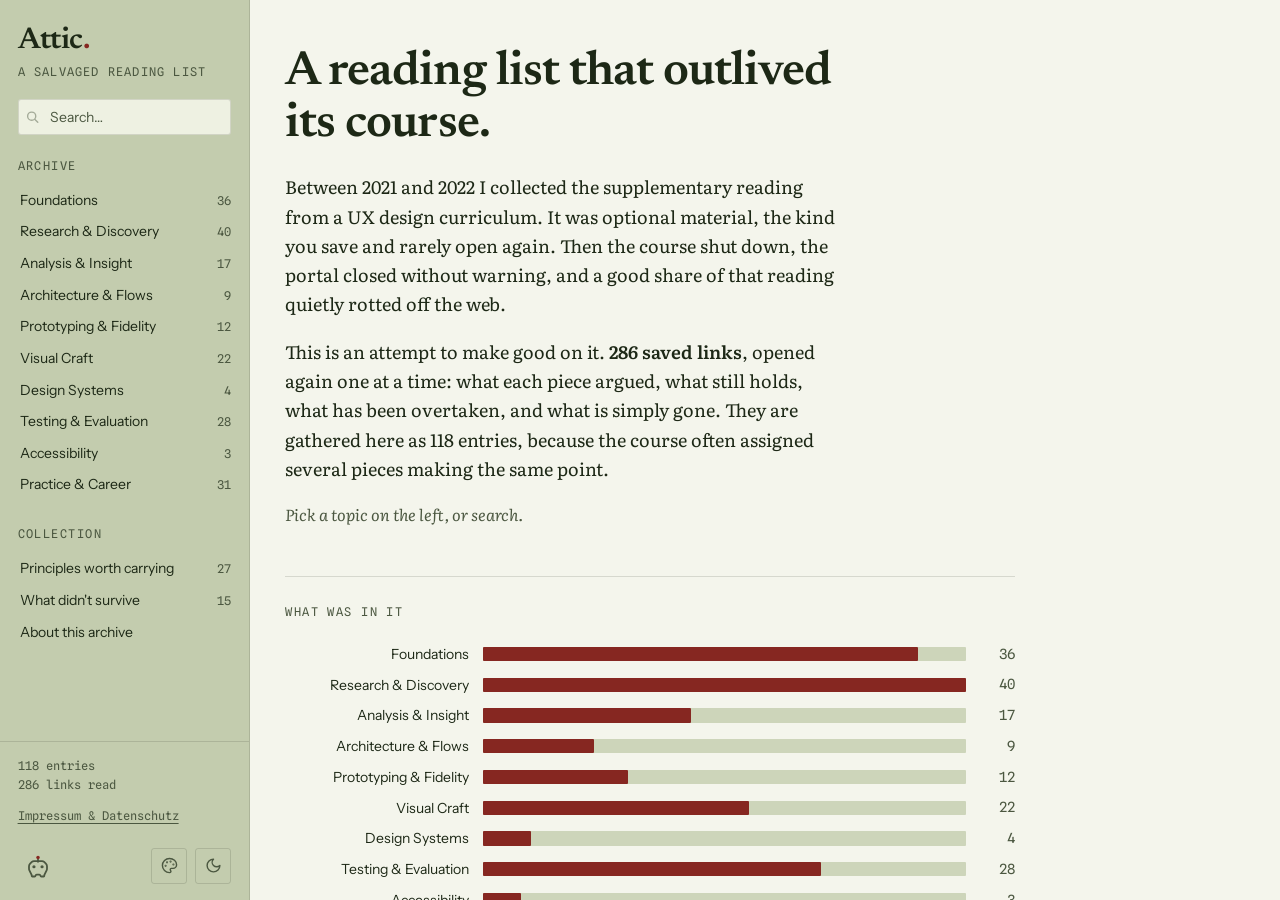
==== commit 8e94529b: "Link Impressum & Datenschutz, correct the privacy line Add an "Impressum & Datenschutz" link to icvc" ====
--- a/index.html
+++ b/index.html
@@ -5,6 +5,27 @@
 <meta name="viewport" content="width=device-width, initial-scale=1, viewport-fit=cover">
 <title>Attic — a salvaged UX reading list</title>
 <meta name="description" content="286 links of supplementary reading from a UX design curriculum that no longer exists, read again and written up. No tracking, no logins, no external requests.">
+<link rel="canonical" href="https://gridalchemy.github.io/attic/">
+<!-- Social preview. Read only by link crawlers, never fetched by a visitor's
+     browser, so the page still makes zero external requests. -->
+<meta property="og:type" content="website">
+<meta property="og:url" content="https://gridalchemy.github.io/attic/">
+<meta property="og:site_name" content="Attic">
+<meta property="og:title" content="Attic — a salvaged UX reading list">
+<meta property="og:description" content="286 links of supplementary reading from a UX design curriculum that no longer exists, read again and written up as 118 entries.">
+<meta property="og:image" content="https://gridalchemy.github.io/attic/og.png">
+<meta property="og:image:type" content="image/png">
+<meta property="og:image:width" content="1200">
+<meta property="og:image:height" content="630">
+<meta property="og:image:alt" content="Attic — a salvaged reading list. 286 links, read again and written up as 118 entries.">
+<meta name="twitter:card" content="summary_large_image">
+<meta name="twitter:title" content="Attic — a salvaged UX reading list">
+<meta name="twitter:description" content="286 links of supplementary reading from a UX design curriculum that no longer exists, read again and written up as 118 entries.">
+<meta name="twitter:image" content="https://gridalchemy.github.io/attic/og.png">
+<!-- Favicon inlined as a data URI, so the tab icon is not a request either. -->
+<link rel="icon" type="image/svg+xml" href="[data-uri]">
+<meta name="theme-color" content="#F4F5EC" media="(prefers-color-scheme: light)">
+<meta name="theme-color" content="#21261A" media="(prefers-color-scheme: dark)">
 <style>@font-face{font-family:'Gloock';font-style:normal;font-weight:400;font-display:swap;src:url([data-uri]) format('woff2')}
 @font-face{font-family:'Heebo';font-style:normal;font-weight:400;font-display:swap;src:url([data-uri]) format('woff2')}
 @font-face{font-family:'Heebo';font-style:normal;font-weight:500;font-display:swap;src:url([data-uri]) format('woff2')}
@@ -117,7 +138,10 @@
 .navfoot{flex:0 0 auto;padding:.9rem 1.1rem calc(.9rem + env(safe-area-inset-bottom,0px));
   border-top:1px solid var(--navrule);font-family:var(--mono);font-size:.75rem;color:var(--navink2);
   line-height:1.6}
-.navfoot .counts{margin:0 0 1.25rem}
+.navfoot .counts{margin:0 0 .75rem}
+.navfoot .legal{margin:0 0 1.25rem}
+.navfoot .legal a{color:inherit;text-decoration:underline;text-decoration-thickness:1px;text-underline-offset:3px}
+.navfoot .legal a:hover{color:var(--navaccent);text-decoration-color:var(--navaccent)}
 .navfoot .tools{display:flex;align-items:center;justify-content:space-between;gap:.75rem}
 .navfoot .toolpair{display:flex;gap:.5rem}
 .stamp{width:2.5rem;height:2.5rem;flex:0 0 auto;display:grid;place-items:center;
@@ -367,8 +391,9 @@
   <div class="navscroll" id="nav"></div>
   <div class="navfoot">
     <p class="counts">118 entries<br>286 links read</p>
+    <p class="legal"><a href="https://icvc.framer.website/legal" target="_blank" rel="noopener noreferrer">Impressum &amp; Datenschutz</a></p>
     <div class="tools">
-      <a class="stamp" id="stamp" href="https://icvc.framer.website/" target="_blank" rel="noopener noreferrer" aria-label="Peri — Lia's portfolio">
+      <a class="stamp" id="stamp" href="https://icvc.framer.website/" target="_blank" rel="noopener noreferrer" aria-label="Peri — gridalchemy's portfolio">
         <svg viewBox="0 0 32 32" width="24" height="24" fill="none" aria-hidden="true">
           <g stroke="currentColor" stroke-width="2.4" stroke-linecap="round" stroke-linejoin="round">
             <path d="M 7.83 10.54 A 4 4 0 0 1 10.63 9.4 L 21.37 9.4 A 4 4 0 0 1 24.17 10.54 L 26.5 12.83 A 5 5 0 0 1 28 16.4 L 28 19.63 A 5 5 0 0 1 27.48 21.85 L 24.67 27.56 A 2.6 2.6 0 0 0 24.4 28.71 L 24.4 29.05 A 0.95 0.95 0 0 1 23.45 30 L 20.5 30 A 1.3 1.3 0 0 1 19.22 28.91 L 19.2 28.8 A 1.44 1.44 0 0 0 17.78 27.6 L 14.22 27.6 A 1.44 1.44 0 0 0 12.8 28.8 L 12.78 28.91 A 1.3 1.3 0 0 1 11.5 30 L 8.55 30 A 0.95 0.95 0 0 1 7.6 29.05 L 7.6 28.71 A 2.6 2.6 0 0 0 7.33 27.56 L 4.52 21.85 A 5 5 0 0 1 4 19.63 L 4 16.4 A 5 5 0 0 1 5.5 12.83 Z"/>
@@ -399,7 +424,7 @@
 <main id="scroller"><div class="pad" id="main"></div></main>
 
 
-<script>window.__D__ = {"e": [{"i": 0, "t": "Accessibility in UX (clustered: IxDF social needs, Berryhill on framing, UsabilityGeek visual principles, Forbes, Adobe XD, InVision microcopy)", "a": "Daniel Berryhill, IxDF, UsabilityGeek and others", "s": "various", "y": 2019, "cat": ["Accessibility", "Visual Craft", "Foundations"], "tier": "A", "mod": "6. End-2-End Design", "sub": "6.1 - Accessibility", "sum": "<p>Six sources on accessibility. Berryhill&#x27;s framing piece carries the most weight, and the framing is the thing most teams get wrong.</p><p><strong>The central argument: communicate accessibility as needs to be met, not rules to be followed.</strong> When accessibility arrives as a compliance checklist, teams treat it as a tax — done late, done minimally, resented. When it arrives as a description of real people with real needs, it becomes a design problem, which is the thing designers are actually good at. Same requirements, completely different engagement.</p><p><strong>The social model of disability</strong> (the IxDF piece&#x27;s foundation, and worth understanding precisely because it changes what you think you&#x27;re fixing):</p><ul><li>The <strong>medical model</strong> locates disability in the person — something wrong with them, to be treated or accommodated</li><li>The <strong>social model</strong> locates disability in the environment — a person using a wheelchair isn&#x27;t disabled by their legs, they&#x27;re disabled by stairs</li></ul><p>For design, that means <strong>the interface is the disabling factor</strong>, not the user. A blind person isn&#x27;t disabled from using your app; your unlabelled buttons disable them. That reframing puts responsibility where it belongs and makes the work feel like design rather than charity.</p><p><strong>The categories to design for</strong> — and note that most are situational or temporary, not permanent:</p><ul><li><strong>Visual</strong> — blindness, low vision, colour vision deficiency. Also: bright sunlight, a cracked screen, forgotten glasses.</li><li><strong>Auditory</strong> — deafness, hard of hearing. Also: a noisy train, a sleeping baby, no headphones.</li><li><strong>Motor</strong> — tremor, paralysis, limited dexterity. Also: a broken arm, holding a child, a bumpy bus.</li><li><strong>Cognitive</strong> — dyslexia, ADHD, memory conditions, learning differences. Also: stress, exhaustion, distraction, operating in a second language.</li></ul><p>Microsoft&#x27;s <strong>permanent / temporary / situational</strong> framing is the clearest version of this. Designing for one-armed use serves the person with an amputation, the person with a broken arm, and the person holding a baby. Accessibility work has a much wider beneficiary set than people assume.</p><p><strong>The visual accessibility principles</strong> (UsabilityGeek&#x27;s six, condensed): 1. <strong>Sufficient contrast</strong> — 4.5:1 for body text, 3:1 for large text and UI components at WCAG AA 2. <strong>Never rely on colour alone</strong> — pair it with icons, text, patterns or position 3. <strong>Readable type</strong> — adequate size, sensible line height, no all-caps for long text, avoid ultra-light weights 4. <strong>Clear focus indicators</strong> — keyboard users need to see where they are. WCAG 2.2 strengthened this. 5. <strong>Adequate target size</strong> — 24×24 CSS px minimum at WCAG 2.2 AA, with larger recommended 6. <strong>Respect user settings</strong> — text resizing, reduced motion, dark mode, system font size</p><p><strong>Accessible microcopy</strong> (the InVision piece, now a dead link — the site shut down at the end of 2024): plain language, descriptive link text (never &quot;click here&quot;), meaningful alt text, error messages that say what&#x27;s wrong and how to fix it, and labels that stay visible rather than disappearing placeholders.</p><p><strong>WCAG in practice:</strong> Perceivable, Operable, Understandable, Robust (POUR) are the four principles. Levels A, AA, AAA — <strong>AA is the standard target</strong> and the level most legislation references.</p>", "kp": ["Frame accessibility as needs to be met, not rules to follow — same requirements, completely different team engagement", "Social model: the interface is the disabling factor, not the user", "Permanent / temporary / situational — designing for one-armed use serves amputation, a broken arm, and holding a baby", "WCAG AA: 4.5:1 body text, 3:1 large text and UI, 24×24px targets, visible focus indicators", "Never rely on colour alone; respect user settings for text size, motion and theme", "POUR: Perceivable, Operable, Understandable, Robust. AA is the target level.", "Descriptive link text, meaningful alt text, errors that say what's wrong and how to fix it"], "sr": "<p>This has moved from best practice to law across the EU. The <strong>European Accessibility Act came into force in June 2025</strong>, applying to a broad range of digital products and services sold in the EU — e-commerce, banking, e-books, transport, telecoms. <strong>EN 301 549</strong> is the European standard and it references WCAG. Combined with WCAG 2.2 (2023, which added focus appearance, target size and dragging-alternative criteria), accessibility is now a compliance requirement with real consequences.</p><p>In hiring, European employers are actively looking for designers who can speak to this credibly, and most candidates can&#x27;t get past reciting contrast ratios. Being able to discuss the social model, situational disability, and how to build accessibility into a process rather than audit it at the end is a genuine differentiator.</p><p>Two of these six links are dead: the InVision microcopy piece (site shut down Dec 2024) and the Adobe XD Ideas article (XD on maintenance-only).</p>", "k": "accessibility-cluster", "links": [{"u": "https://uxdesign.cc/communicate-accessibility-as-needs-to-be-met-and-not-rules-to-follow-a-true-story-94b3bd2192ac", "d": "uxdesign.cc"}, {"u": "https://www.interaction-design.org/literature/article/understand-the-social-needs-for-accessibility-in-ux-design", "d": "interaction-design.org"}, {"u": "https://usabilitygeek.com/6-principles-visual-accessibility-design/", "d": "usabilitygeek.com"}, {"u": "https://www.forbes.com/sites/forbesagencycouncil/2020/03/25/accessibility-of-design-designing-for-every-experience/", "d": "forbes.com"}, {"u": "https://xd.adobe.com/ideas/principles/web-design/what-is-accessible-design/", "d": "xd.adobe.com"}, {"u": "https://www.invisionapp.com/inside-design/", "d": "invisionapp.com"}], "q": "accessibility in ux (clustered: ixdf social needs, berryhill on framing, usabilitygeek visual principles, forbes, adobe xd, invision microcopy) daniel berryhill, ixdf, usabilitygeek and others various accessibility a11y inclusive-design wcag frame accessibility as needs to be met, not rules to follow — same requirements, completely different team engagement social model: the interface is the disabling factor, not the user permanent / temporary / situational — designing for one-armed use serves amputation, a broken arm, and holding a baby wcag aa: 4.5:1 body text, 3:1 large text and ui, 24×24px targets, visible focus indicators never rely on colour alone; respect user settings for text size, motion and theme pour: perceivable, operable, understandable, robust. aa is the target level. descriptive link text, meaningful alt text, errors that say what's wrong and how to fix it"}, {"i": 1, "t": "Testing with specific populations (clustered: older adults, children, accessibility)", "a": "UXPA Magazine, UXmatters, Shawn Lawton Henry (uiAccess)", "s": "UXPA / UXmatters / uiAccess", "y": 2013, "cat": ["Accessibility", "Testing & Evaluation", "Research & Discovery"], "tier": "A", "mod": "4. Usability Testing", "sub": "4.5 - Conducting Usability Tests", "sum": "<p>Three sources on adapting usability testing for populations that standard protocols serve badly. This is the part of the course most often skipped and it&#x27;s disproportionately valuable, because the standard protocol quietly assumes a non-disabled, working-age, tech-comfortable participant.</p><p><strong>Older adults:</strong></p><ul><li>Recruit through <strong>trusted intermediaries</strong> — community organisations, clubs, existing relationships. Cold recruiting works poorly.</li><li><strong>Allow more time.</strong> Not because of slower cognition necessarily, but because sessions involve more rapport-building, more context-setting, and less familiarity with the testing format itself.</li><li><strong>Test in their environment</strong> where possible. Their own device, their own chair, their own lighting, their own glasses.</li><li>Watch for <strong>self-blame</strong>, which is much stronger in this group. &quot;I&#x27;m just not good with computers&quot; is a learned response and it suppresses honest feedback. Counter it explicitly and repeatedly.</li><li><strong>Sensory and motor considerations</strong>: text size, contrast, target size, and no assumptions about fine pointer control or multi-touch gestures.</li><li>Avoid <strong>jargon and metaphors</strong> that assume a particular technology history. &quot;Hamburger menu&quot; means nothing; neither does &quot;drag and drop&quot; to someone who&#x27;s only used touch.</li></ul><p><strong>Children:</strong></p><ul><li><strong>Guardian consent plus the child&#x27;s own assent.</strong> Both. A child who doesn&#x27;t want to participate doesn&#x27;t participate, regardless of what the parent agreed.</li><li><strong>Sessions must be shorter</strong> — attention spans vary enormously by age and 20-30 minutes is often the ceiling.</li><li>Children are <strong>highly susceptible to social desirability</strong>. They want to please adults and will say what they think you want. Ask fewer opinion questions and observe more.</li><li><strong>Think-aloud often doesn&#x27;t work</strong> with younger children. Observation and post-task questions work better.</li><li>Never test a child alone — <strong>a guardian or teacher present</strong>, always. This is a safeguarding requirement, not a methodological preference.</li><li>Age bands matter enormously. A 6-year-old and a 12-year-old are entirely different research populations.</li></ul><p><strong>Participants with disabilities</strong> (the uiAccess material, from Shawn Lawton Henry, who also worked on W3C/WAI guidance):</p><ul><li><strong>Recruit for a range of disabilities and a range of assistive-technology expertise.</strong> A screen-reader expert and a recent screen-reader user will find completely different problems, and both matter.</li><li><strong>Let people use their own assistive technology</strong>, configured the way they normally configure it. Testing with your lab&#x27;s default screen-reader setup tests your setup, not their experience.</li><li><strong>Allow substantially more time.</strong> Navigating a badly built interface with a screen reader can take many times longer.</li><li>Ask about <strong>accommodation needs before the session</strong>, as a matter of course, and make the venue and format accessible by default.</li><li><strong>Don&#x27;t treat accessibility testing as a separate late-stage activity.</strong> Including disabled participants in your regular rounds finds problems earlier and produces better designs for everyone.</li><li>The facilitator needs at least basic familiarity with the assistive tech being used, or they&#x27;ll misread normal operation as a problem and vice versa.</li></ul><p><strong>The principle underneath all three:</strong> the standard protocol encodes assumptions. Adapting it isn&#x27;t a special accommodation, it&#x27;s correcting for a default that was never neutral.</p>", "kp": ["The standard usability protocol assumes a non-disabled, working-age, tech-comfortable participant", "Older adults: trusted-intermediary recruiting, more time, and actively counter self-blame", "Children: guardian consent AND child assent; shorter sessions; observe rather than ask", "Disabled participants: their own assistive tech, their own configuration, substantially more time", "Recruit across a range of AT expertise — experts and novices find different problems", "Accessibility testing belongs in regular rounds, not as a late separate stage"], "sr": "<p>More relevant every year. The <strong>European Accessibility Act came into force in June 2025</strong>, making accessibility a legal requirement for a wide range of digital products and services sold in the EU. Combined with WCAG 2.2 and EN 301 549, accessibility has moved from good practice to compliance. Being able to speak credibly about inclusive research, not just WCAG checklists, is a real differentiator in the European market right now.</p>", "k": "testing-special-populations", "links": [{"u": "https://uxpamagazine.org/field_studies_older_adults/", "d": "uxpamagazine.org"}, {"u": "https://www.uxmatters.com/mt/archives/2013/07/5-things-to-remember-when-conducting-ux-research-with-children.php", "d": "uxmatters.com"}, {"u": "http://www.uiaccess.com/accessucd/ut_conduct.html", "d": "uiaccess.com"}], "q": "testing with specific populations (clustered: older adults, children, accessibility) uxpa magazine, uxmatters, shawn lawton henry (uiaccess) uxpa / uxmatters / uiaccess inclusive-research older-adults children accessibility recruiting the standard usability protocol assumes a non-disabled, working-age, tech-comfortable participant older adults: trusted-intermediary recruiting, more time, and actively counter self-blame children: guardian consent and child assent; shorter sessions; observe rather than ask disabled participants: their own assistive tech, their own configuration, substantially more time recruit across a range of at expertise — experts and novices find different problems accessibility testing belongs in regular rounds, not as a late separate stage"}, {"i": 2, "t": "The Role of Enhancement in Web Design", "a": "Jakob Nielsen", "s": "Nielsen Norman Group", "y": 1999, "cat": ["Accessibility", "Visual Craft"], "tier": "B", "mod": "2. Understanding", "sub": "2.7 - Mobile First & Cross-Device", "sum": "<p>Early Nielsen piece arguing for progressive enhancement: build the baseline experience so it works for everyone, then layer capability on top for environments that support it. Never make the enhanced layer a prerequisite for the core function.</p><p><strong>The principle, stated plainly:</strong> an enhancement should improve the experience for users who can receive it and be invisible to users who can&#x27;t. The moment your site <em>requires</em> the enhanced layer to function, it isn&#x27;t an enhancement, it&#x27;s a dependency.</p><p>Written in the era of Flash, Java applets and browser-sniffing, so the specific technologies are archaeology. The principle became one of the foundations of web standards practice and it&#x27;s the direct ancestor of the mobile-first argument elsewhere in this sub-module.</p>", "kp": ["Enhancement improves things for those who can receive it; the baseline still works for those who can't", "If the enhanced layer is required, it's a dependency not an enhancement", "Direct ancestor of both progressive enhancement as a web-standards practice and mobile-first as a design sequence"], "sr": "<p>Principle yes, examples no. Modern relevance is strongest in accessibility (a site that only works with JS enabled, or only with a pointer, has made an enhancement into a dependency) and in performance work for low-bandwidth or low-spec devices — which matters a lot if you&#x27;re designing for markets outside Western Europe and North America.</p>", "k": "nng-enhancement", "links": [{"u": "https://www.nngroup.com/articles/enhancement/", "d": "nngroup.com"}], "q": "the role of enhancement in web design jakob nielsen nielsen norman group progressive-enhancement accessibility web-standards enhancement improves things for those who can receive it; the baseline still works for those who can't if the enhanced layer is required, it's a dependency not an enhancement direct ancestor of both progressive enhancement as a web-standards practice and mobile-first as a design sequence"}, {"i": 3, "t": "A Primer on Mental Models", "a": "Karen McClellan (RE:Write / Medium)", "s": "", "y": null, "cat": ["Analysis & Insight"], "tier": "A", "mod": "2. Understanding", "sub": "2.5 - Mental Models & User Journeys", "sum": "<h4>One-line definition</h4><p>A mental model describes the way a person understands how to do something. It&#x27;s a map of the mental spaces they cycle through to accomplish a goal.</p><h4>Two flavors of &quot;mental model&quot; worth distinguishing</h4><p>This trips people up constantly:</p><ol><li><strong>Cognitive science definition</strong> (Norman, Johnson-Laird) — the internal representation a person has of how a system works. Their beliefs, assumptions, mental shortcuts. Often incomplete, contradictory, or superstitious. The designer&#x27;s job: help users form an accurate mental model of your system.</li></ol><ol><li><strong>Indi Young / UX artifact definition</strong> — a fishbone/horizon diagram built from user research, showing clusters of thoughts, feelings, and behaviors (&quot;mental spaces&quot;) grouped thematically. Below each cluster: your product features that support (or don&#x27;t support) those spaces.</li></ol><p>McClellan&#x27;s piece is about the second one — the artifact. But the first definition is what everyone actually <em>means</em> when they say &quot;mental model&quot; in casual UX conversation, and you need both in your toolkit.</p><h4>When to build one (as an artifact)</h4><ul><li>Complex domains where user thinking varies widely (healthcare, finance, enterprise workflows)</li><li>When you need to align a team around &quot;what users actually do vs. what our product currently supports&quot;</li><li>When you have rich qualitative research to draw from (interviews, contextual inquiry, diary studies) — mental models are useless if built from assumptions</li></ul><h4>How to make one (Indi Young&#x27;s approach, condensed)</h4><ol><li>Conduct empathic interviews focused on tasks and reasoning, not opinions.</li><li>Extract tasks, thoughts, feelings, and philosophies from transcripts (post-its, or their digital equivalent).</li><li>Cluster by affinity into &quot;mental spaces&quot; — thematic groups of related mental activity.</li><li>Name each cluster.</li><li>Below the horizon line, map your existing (or planned) product features to the clusters they support.</li><li>Gaps become your opportunity map. Places where users have strong mental activity but you have no supporting features = design opportunity.</li></ol><h4>Why they&#x27;re underused</h4><p>Two reasons: (1) they&#x27;re time-consuming to build properly, and (2) most teams settle for personas and journey maps because they&#x27;re faster. But mental models capture something neither of those does — the <em>reasoning</em> behind behavior, not just the behavior itself.</p>", "kp": [], "sr": "<p>The concept fully — the artifact less commonly. Modern teams tend to reach for journey maps (which show the timeline) or JTBD statements (which show the motivation) rather than full mental models. But for enterprise/complex-domain products where users think in genuinely different ways, this is still the most rigorous tool. Indi Young&#x27;s book <em>Mental Models</em> is the definitive text if you go deeper.</p>", "k": "a-primer-on-mental-models", "links": [{"u": "https://medium.com/re-write/a-primer-on-mental-models-c3ddf059c620", "d": "medium.com"}], "q": "a primer on mental models karen mcclellan (re:write / medium)   "}, {"i": 4, "t": "Adapting Empathy Maps for UX Design", "a": "Paul Boag (Boagworld / Medium)", "s": "", "y": null, "cat": ["Analysis & Insight", "Research & Discovery"], "tier": "A", "mod": "2. Understanding", "sub": "2.3 - User Research Analysis", "sum": "<p>Short piece with a bigger message than the specific tweaks Boag suggests: <strong>don&#x27;t blindly use tools; adapt them to your context.</strong></p><p>Boag&#x27;s specific tweaks to the empathy map are minor (he uses six sections mapping to think/feel, hear, see, say/do, pains, gains — mostly the standard structure). What matters is his framing:</p><blockquote>&quot;We have so many tools from personas to customer journey maps. But we tend to blindly use them. We should be adapting them for our circumstances and maybe in the process evolving their quality over time.&quot;</blockquote><p><strong>Why it&#x27;s a great workshop tool</strong> (his angle):</p><ul><li>Faster than a customer journey map</li><li>Easier to read at a glance than most artifacts</li><li>The final map is a lasting visual — pin it up as a reminder for the team</li></ul>", "kp": [], "sr": "<p>The tweaks aren&#x27;t important; the principle is. Every framework in this collection (empathy maps, journey maps, personas, JTBD) should be adapted to what you&#x27;re actually trying to learn. Copy-pasting a template because &quot;that&#x27;s how it&#x27;s done&quot; is a fast track to research theatre.</p>", "k": "adapting-empathy-maps-for-ux-design", "links": [{"u": "https://boagworld.com/usability/adapting-empathy-maps-for-ux-design/", "d": "boagworld.com"}], "q": "adapting empathy maps for ux design paul boag (boagworld / medium)   "}, {"i": 5, "t": "Analysis, Plus Synthesis: Turning Data into Insights", "a": "Lindsay Ellerby (UXmatters)", "s": "", "y": null, "cat": ["Analysis & Insight", "Research & Discovery"], "tier": "A", "mod": "2. Understanding", "sub": "2.3 - User Research Analysis", "sum": "<p>Ellerby&#x27;s framing pairs neatly with the IDEO piece: where Cooper-Wright is opinionated and practitioner-focused, Ellerby breaks down the <em>why</em> behind the process.</p><h4>The core distinction</h4><p><strong>Analysis + Synthesis are both needed. Most teams do only analysis.</strong></p><ul><li><strong>Analysis</strong> — identifying the facts. &quot;What we see.&quot;</li><li><strong>Synthesis</strong> — combining parts into a whole; pattern detection; &quot;detective work.&quot; &quot;What we know.&quot;</li></ul><p>Her key line: <strong>&quot;Allowing trust-your-gut synthesis can bring forth true insights.&quot;</strong> If you conducted the research yourself, you spent hours with these people. Your gut is data too — a strong feeling about connections across participants is often a real insight worth probing.</p><h4>Her 4-step approach</h4><p><strong>1. Collect and organize the data.</strong></p><ul><li>Two layers of organization: digital (folders by participant with a profile doc in each) and physical (a war room with a wall, photos, research goals on display).</li><li>Daily team debriefs: consolidate notes, capture emerging synthesis on large post-its, stick them on the wall, discuss.</li></ul><p><strong>2. Mine the data.</strong></p><ul><li>Comb every participant file for findings.</li><li>Focus based on your research goals (behaviors, attitudes, needs, goals).</li><li>Extract as quotes, rephrased points, or facts.</li><li>Color-code post-its by participant, finding type, whatever suits the output you&#x27;re building toward.</li></ul><p><strong>3. Sort and cluster.</strong></p><ul><li><strong>Open sort</strong> — group into undefined categories, let connections emerge.</li><li><strong>Closed sort</strong> — group into predefined categories to compare across participants (e.g., all &quot;Goals and Needs&quot; post-its sorted by alikeness).</li><li>These are the same card-sorting techniques you&#x27;d run with users, adapted for internal research analysis.</li></ul><p><strong>4. Identify insights.</strong></p><ul><li>Discuss each pattern as a team — <em>why</em> is it important, <em>what</em> does it mean? Recall exact quotes, body language, attitudes.</li><li>Articulate each insight in one simple statement on a post-it. Be flexible about rewording later.</li><li><strong>Incubate.</strong> Leave insights for 24 hours. Do other work. Let them settle undisturbed.</li><li>Return and re-articulate. If they&#x27;re still right first time, don&#x27;t change them.</li><li><strong>Socialize.</strong> Show them to people not involved in the research. Do they resonate? Do they read as <em>truth</em>? Do they compel design action?</li></ul><h4>The step everyone skips</h4><p><strong>Incubation.</strong> Walking away for a day. Most teams don&#x27;t do this because it feels unproductive. Ellerby is explicit that it&#x27;s the step that separates good insights from ones you settle for.</p>", "kp": ["Analysis — identifying the facts", "Synthesis — combining parts into a whole; pattern detection; \"detective work.\" \"What we know.\"", "Open sort — group into undefined categories, let connections emerge", "Closed sort — group into predefined categories to compare across participants (e.g., all \"Goals and Needs\" post-its sorted", "Incubate — Leave insights for 24 hours", "Socialize — Show them to people not involved in the research"], "sr": "<p>Yes. Modern versions live in Dovetail, EnjoyHQ, or Notion research repositories, but the analysis + synthesis distinction is what makes those tools useful. Without it, a research repo is just a filing cabinet.</p>", "k": "analysis-plus-synthesis-turning-data-into-insights", "links": [{"u": "https://www.uxmatters.com/mt/archives/2009/04/analysis-plus-synthesis-turning-data-into-insights.php", "d": "uxmatters.com"}], "q": "analysis, plus synthesis: turning data into insights lindsay ellerby (uxmatters)   analysis — identifying the facts synthesis — combining parts into a whole; pattern detection; \"detective work.\" \"what we know.\" open sort — group into undefined categories, let connections emerge closed sort — group into predefined categories to compare across participants (e.g., all \"goals and needs\" post-its sorted incubate — leave insights for 24 hours socialize — show them to people not involved in the research"}, {"i": 6, "t": "CareerFoundry Empathy Map Template (Google Drawings)", "a": "", "s": "", "y": null, "cat": ["Analysis & Insight", "Research & Discovery", "Practice & Career"], "tier": "A", "mod": "2. Understanding", "sub": "2.3 - User Research Analysis", "sum": "<p>Google Drawings template CareerFoundry provided. Kept as a reference URL in case you want the original template file, but nothing to summarize. Modern equivalent: any FigJam, Miro, or Mural empathy map template will do the same job better with collaboration features.</p>", "kp": [], "sr": "", "k": "careerfoundry-empathy-map-template-google-drawings", "links": [{"u": "https://docs.google.com/drawings/d/1bRelMAoHm8GRncRIyLeINgbRVBUc_hHYjLCUlFZfO3E/edit", "d": "docs.google.com"}], "q": "careerfoundry empathy map template (google drawings)    "}, {"i": 7, "t": "Customer Empathy Map in 6 Easy Steps", "a": "Conceptboard", "s": "", "y": null, "cat": ["Analysis & Insight", "Research & Discovery"], "tier": "A", "mod": "2. Understanding", "sub": "2.3 - User Research Analysis", "sum": "<p>Slight variation on Gray&#x27;s canvas with a customer/marketing lean rather than a UX/design one. Six quadrants around the customer: 1. Think and feel 2. Hear 3. See 4. Say and do 5. Pains 6. Gains</p><p><strong>One useful point they surface:</strong> empathy maps work best when built on real data — customer interviews, satisfaction surveys, support tickets. If you build one from team assumptions alone, you&#x27;re doing brainstorming, not empathy mapping.</p><p><strong>When they say to use it:</strong></p><ul><li>At the start of a new project</li><li>When redesigning an existing product/service/site</li><li>During the first (&quot;Empathize&quot;) stage of the design thinking process</li></ul>", "kp": [], "sr": "<p>The template itself is essentially Dave Gray&#x27;s 2017 canvas with slight rebranding. Read Gray&#x27;s original first, use Conceptboard/Miro/FigJam templates for execution.</p>", "k": "customer-empathy-map-in-6-easy-steps", "links": [{"u": "https://conceptboard.com/blog/create-a-customer-empathy-map-in-6-easy-steps/", "d": "conceptboard.com"}], "q": "customer empathy map in 6 easy steps conceptboard   "}, {"i": 8, "t": "Design Research From Interview to Insight (Parts 1 & 2)", "a": "Matt Cooper-Wright (IDEO)", "s": "", "y": null, "cat": ["Analysis & Insight", "Research & Discovery"], "tier": "A", "mod": "2. Understanding", "sub": "2.3 - User Research Analysis", "sum": "<p>Two-part series from an IDEO Executive Design Director on the messiest part of research: turning notes into insights. Together they describe the two-stage process IDEO calls &quot;download → synthesis.&quot;</p><h4>Part 1 — Downloading (summarising each interview)</h4><p>&quot;Downloading&quot; = extracting the most important ideas from a research activity, right after it happens.</p><p><strong>The practical workflow:</strong> 1. <strong>Take good notes in the session first.</strong> Downloading is only as good as your notes. Cooper-Wright uses a simple notation: different bullet symbols for questions, ideas, and quotes. 2. <strong>Fat pens, post-it notes, one point per post-it.</strong> The size of the post-it forces concision. Sharpies are deliberate — no essays. 3. <strong>Everyone who was in the session shares their post-its</strong>, taking turns to tell the story around each one. The group should agree on which points are most important. 4. <strong>Label every post-it with the person interviewed</strong> (or the activity source). You&#x27;ll be moving them around later, and provenance is critical. 5. <strong>Use consistent colours by observation type</strong> — quotes on blue, ideas on orange, etc. 6. <strong>Download soon after the interview.</strong> Ideas are fresh; you&#x27;ll want to talk them out anyway. Taxis, hotel rooms, trains — wherever. But do a complete job; don&#x27;t half-finish. 7. <strong>Reduce a 2-hour interview to 12-15 points.</strong> Be confident and let some things fall away.</p><p><strong>The mental shift:</strong> your goal isn&#x27;t to document the interview. It&#x27;s to extract what will <em>inspire the design work that follows</em>.</p><h4>Part 2 — Synthesising insights</h4><p>Once every interview is downloaded, bring all the post-its together and start looking for patterns.</p><p><strong>What synthesis is:</strong></p><ul><li>Sense-making</li><li>Sharing stories and prioritizing</li><li>Creating a coherent summary of what you know so far</li></ul><p><strong>Goal:</strong> develop consensus across the group and a clear evidence trail for design.</p><p><strong>Finding = fact. Insight = actionable underlying behavior.</strong></p><p>Their example:</p><ul><li><strong>Finding:</strong> &quot;Patients are often non-compliant, this makes their conditions worsen and GPs frustrated.&quot;</li><li><strong>Insight:</strong> &quot;Patients are so nervous during appointments that they don&#x27;t listen to their doctors.&quot;</li></ul><p>The insight is designable. The finding is a report. Keep asking why until you get to the underlying behavior.</p><p><strong>How to find them:</strong></p><ul><li>Group post-its into rough clusters. Follow collective instinct, don&#x27;t overthink groupings.</li><li>Name the groups as they emerge — the names help solidify what&#x27;s actually there.</li><li>Switch between leading and letting others lead.</li><li>Insights should show up across multiple interviews. If it&#x27;s only from one or two people, question whether it generalizes.</li></ul><p><strong>How many insights should you end with?</strong> 3 to 8. Fewer suggests your research was too narrow. More suggests you&#x27;re double-counting or haven&#x27;t been critical enough.</p><h4>The 5 questions to test an insight</h4><ol><li>Is it <strong>inspiring</strong>? Does it make you want to design something?</li><li>Does it have a <strong>story</strong>? Can you bring it to life with a user narrative?</li><li>Is it <strong>new</strong>? Did it surprise you or the client?</li><li>Will it <strong>impact design</strong>?</li><li>Is it <strong>relevant</strong> to the brief?</li></ol><p>Yes to all five = you probably have a real insight.</p><h4>How to get unstuck during synthesis</h4><ul><li>Ask an outsider for help — someone unfamiliar with the project asks naive questions and forces you to explain</li><li>Take a break; step out for coffee before the group turns tense</li><li>Do a structured generative task: take one emerging insight and turn it into &quot;How Might We&quot; questions</li></ul><h4>The single most useful sentence in the whole series</h4><blockquote>&quot;Your insights are the clearest articulation of your users&#x27; needs. If, later in the project, you feel like your designs have drifted from the insight, you should question your design, and not the insight.&quot;</blockquote>", "kp": ["Finding — \"Patients are often non-compliant, this makes their conditions worsen and GPs frustrated.\"", "Insight — \"Patients are so nervous during appointments that they don't listen to their doctors.\""], "sr": "<p>This is essentially the IDEO synthesis playbook and it&#x27;s the same one Dovetail, Enjoy HQ, and other modern research tools are trying to digitize. If you&#x27;re moving to remote synthesis, the same rules apply — the post-its just live in FigJam or Miro instead of a wall.</p>", "k": "design-research-from-interview-to-insight-parts-1-2", "links": [{"u": "https://medium.com/design-research-methods/design-research-from-interview-to-insight-f6957b37c698", "d": "medium.com"}], "q": "design research from interview to insight (parts 1 & 2) matt cooper-wright (ideo)   finding — \"patients are often non-compliant, this makes their conditions worsen and gps frustrated.\" insight — \"patients are so nervous during appointments that they don't listen to their doctors.\""}, {"i": 9, "t": "Empathy Map", "a": "Dave Gray (Gamestorming)", "s": "", "y": null, "cat": ["Analysis & Insight", "Research & Discovery"], "tier": "A", "mod": "2. Understanding", "sub": "2.3 - User Research Analysis", "sum": "<p>Dave Gray created the empathy map at XPLANE and released it in the 2010 book <em>Gamestorming</em> (co-authored with Sunni Brown and James Macanufo). It got adopted by the Stanford d.school, IDEO, and NN/g, showed up in Alex Osterwalder&#x27;s <em>Business Model Generation</em>, and became one of the most-used UX artifacts of the last 15 years. Which means most versions you see are corrupted copies of the original idea.</p><h4>The original (2010 version)</h4><p>A drawn head with four sensory quadrants around it:</p><ul><li><strong>Thinking and feeling</strong> — what matters to them, what worries and aspirations they have</li><li><strong>Seeing</strong> — their environment, competitors, what friends are doing</li><li><strong>Hearing</strong> — what friends, family, influencers say that shapes their thinking</li><li><strong>Saying and doing</strong> — their public behavior and stated attitudes</li></ul><p>The goal is deep understanding of a stakeholder in a specific context (a buying decision, using a product). Should take about 20 minutes if you know the person and context reasonably well. If it takes longer, you&#x27;ve identified gaps in your understanding — which is itself the point.</p><h4>The 2017 update (Empathy Map Canvas)</h4><p>Gray refined it after working with Alex Osterwalder on the Culture Map. New structure:</p><p>1. <strong>Who</strong> are we empathizing with? (person + situation)</p><p>2. What do they need to <strong>do</strong>? (goal, decision, success criteria)</p><p>3. What do they <strong>see</strong>?</p><p>4. What do they <strong>say</strong>?</p><p>5. What do they <strong>do</strong>?</p><p>6. What do they <strong>hear</strong>?</p><p>7. What do they <strong>think and feel</strong>? — split into:</p><ul><li><strong>Pains</strong> — fears, frustrations, anxieties</li><li><strong>Gains</strong> — wants, needs, hopes, dreams</li></ul><p>The 2017 version is the one to use. Downloadable from Gamestorming as the &quot;Empathy Map Canvas 006.&quot;</p><h4>The rules that get lost in translation</h4><p>Gray&#x27;s own critique of how the tool is misused (from his LinkedIn commentary): people fill it with assumptions rather than research. If you can&#x27;t fill it out honestly, that&#x27;s not a failure of the tool — that&#x27;s a signal that you either (1) need to do more research, or (2) shouldn&#x27;t be designing for this audience yet.</p><p><strong>The one question that keeps it honest:</strong> for every point you add to the map, ask <em>&quot;How do I know? And why can I be sure?&quot;</em> If you can&#x27;t answer, it&#x27;s a hypothesis, not a finding. Mark it differently or take it off.</p>", "kp": ["Thinking and feeling — what matters to them, what worries and aspirations they have", "Seeing — their environment, competitors, what friends are doing", "Hearing — what friends, family, influencers say that shapes their thinking", "Saying and doing — their public behavior and stated attitudes", "Pains — fears, frustrations, anxieties", "Gains — wants, needs, hopes, dreams"], "sr": "<p>Absolutely. Miro, FigJam, and Mural all ship with empathy map templates. Modern practice: run empathy mapping as a workshop after interviews, use it as a live artifact during design, and update it as new research comes in. Also common now: aggregated empathy maps (patterns across many users) alongside individual ones.</p>", "k": "empathy-map", "links": [{"u": "https://gamestorming.com/empathy-mapping/", "d": "gamestorming.com"}], "q": "empathy map dave gray (gamestorming)   thinking and feeling — what matters to them, what worries and aspirations they have seeing — their environment, competitors, what friends are doing hearing — what friends, family, influencers say that shapes their thinking saying and doing — their public behavior and stated attitudes pains — fears, frustrations, anxieties gains — wants, needs, hopes, dreams"}, {"i": 10, "t": "IA and flows at intro level (clustered: NN/g mental models, UX Booth IA guide, task vs user flows, flowchart notation, Journal of IA)", "a": "Jakob Nielsen, Erika Harano, Andrea Resmini and others", "s": "various", "y": 2010, "cat": ["Analysis & Insight", "Architecture & Flows", "Foundations"], "tier": "A", "mod": "INTRO", "sub": "1.4 - Information Architecture", "sum": "<p>Six sources, three of which add something beyond what a related section and 3 already cover.</p><p><strong>NN/g on mental models</strong> (Nielsen, 2010) — the canonical short statement, complementing the McClellan piece earlier in this archive</p><p>The definition: <strong>a mental model is what the user believes about the system, not what the system actually is.</strong> Built from prior experience with other systems, assumptions, and partial information. It is frequently wrong and it governs behaviour anyway.</p><p>The practical consequence: <strong>you are designing against the user&#x27;s existing mental model whether you acknowledge it or not.</strong> If your system works differently from what they expect, they will make errors that look inexplicable to you and perfectly logical to them.</p><p>Two ways to close the gap: 1. <strong>Change the design to match the mental model</strong> — usually the better option, and the reason conventions exist 2. <strong>Change the mental model through the design</strong> — possible, but expensive. Requires teaching, and people resist. Only worth it when your model is genuinely better and the benefit is large.</p><p>Nielsen&#x27;s warning to designers: <strong>you have a different mental model from your users</strong> because you know how the system works internally. That knowledge is unrecoverable — you cannot un-know it — which is why you cannot assess your own design&#x27;s learnability.</p><p><strong>Task flows vs user flows, demonstrated by pancakes</strong> (Erika Harano) — a clean distinction, memorably explained:</p><ul><li><strong>Task flow</strong> — one path, no branches, the same for everyone. Making pancakes: mix, pour, flip, serve.</li><li><strong>User flow</strong> — branches by user type, decision or entry point. One person uses a mix, another makes batter from scratch, another has a waffle iron.</li></ul><p>Use task flows when the process is identical for all users and you want to examine one sequence closely. Use user flows when different users take different routes and you need to see the branching. Most people conflate the terms; being precise is a small, easy credibility marker.</p><p><strong>Flowchart notation</strong> (Lucidchart and RFF references): oval = start/end, rectangle = process or screen, diamond = decision, parallelogram = input/output, arrow = flow direction. Standard notation matters less than internal consistency, but using the conventions means your diagram is legible to engineers and PMs without a key.</p><p><strong>Journal of Information Architecture</strong> (Resmini) — peer-reviewed academic IA. Worth knowing it exists. Resmini&#x27;s work on <strong>pervasive information architecture</strong> — IA across channels and physical/digital boundaries rather than within a single website — is the most interesting thread there and it prefigured a lot of current cross-channel service thinking.</p><p><strong>UX Booth&#x27;s IA beginner guide</strong> overlaps with the IA history material earlier in this archive; cross-referenced.</p>", "kp": ["A mental model is what the user believes about the system, not what it is — and it governs behaviour regardless of being wrong", "Usually change the design to match the model; changing the model is expensive and resisted", "You cannot assess your own design's learnability — you can't un-know how it works", "Task flow = one path, same for everyone. User flow = branches by user, decision or entry point.", "Standard flowchart notation: oval start/end, rectangle process, diamond decision, parallelogram input/output", "Pervasive IA (Resmini) — architecture across channels, not within one site"], "sr": "<p>Mental models more relevant than ever, and in a new way: users are currently forming mental models of AI systems, mostly inaccurate ones, and the gap between what people believe an AI does and what it does is the source of a large share of current usability and trust failures. That&#x27;s a genuinely live design problem and an interesting thing to have a view on.</p>", "k": "ia-intro-cluster", "links": [{"u": "https://www.nngroup.com/articles/mental-models/", "d": "nngroup.com"}, {"u": "https://www.uxbooth.com/articles/complete-beginners-guide-to-information-architecture/", "d": "uxbooth.com"}, {"u": "https://medium.com/erika-harano/ux-task-flows-versus-user-flows-as-demonstrated-by-pancakes-896e78a98026", "d": "medium.com"}, {"u": "https://www.lucidchart.com/pages/flowchart-symbols-meaning-explained", "d": "lucidchart.com"}, {"u": "https://www.rff.com/flowchart_shapes.php", "d": "rff.com"}, {"u": "https://journalofia.org/volume3/issue2/03-resmini/", "d": "journalofia.org"}], "q": "ia and flows at intro level (clustered: nn/g mental models, ux booth ia guide, task vs user flows, flowchart notation, journal of ia) jakob nielsen, erika harano, andrea resmini and others various mental-models information-architecture user-flows flowcharts a mental model is what the user believes about the system, not what it is — and it governs behaviour regardless of being wrong usually change the design to match the model; changing the model is expensive and resisted you cannot assess your own design's learnability — you can't un-know how it works task flow = one path, same for everyone. user flow = branches by user, decision or entry point. standard flowchart notation: oval start/end, rectangle process, diamond decision, parallelogram input/output pervasive ia (resmini) — architecture across channels, not within one site"}, {"i": 11, "t": "Journey Maps & Service Blueprints (3 articles)", "a": "Cluster 3", "s": "", "y": null, "cat": ["Analysis & Insight", "Architecture & Flows"], "tier": "A", "mod": "2. Understanding", "sub": "2.5 - Mental Models & User Journeys", "sum": "<p><strong>Sources:</strong></p><ul><li>Uxeria — 10 Most Interesting Examples of Customer Journey Maps — https://blog.uxeria.com/10-most-interesting-examples-of-customer-journey-maps/</li><li>Sailthru — Customer Journey Mapping: How to Map a Customer Journey — https://www.sailthru.com/marketing-blog/written-customer-journey-mapping-need-to-know/</li><li>Zbignev Gecis (UX Collective) — The Many Ways of Mapping the Customer Journey — https://uxdesign.cc/customer-journey-map-service-blueprinting-f06750312150</li></ul><h4>The stage metaphor that makes the whole topic click (Gecis)</h4><p>Gecis borrows from theater to explain the difference between journey maps and service blueprints:</p><ul><li><strong>Front stage</strong> — what the audience (customer) sees. The performance itself. This is what a <strong>customer journey map</strong> shows.</li><li><strong>Back stage</strong> — what happens behind the curtain to make the performance possible. Lights, sets, crew. This is what a <strong>service blueprint</strong> adds.</li><li><strong>Behind-the-scenes</strong> — everything the organization has to do to make front + back stage possible. Internal processes, systems, employee support.</li></ul><p>Journey maps show the customer&#x27;s front-stage experience. Service blueprints show the whole production.</p><h4>The Steve Jobs quote worth stealing</h4><p><em>&quot;You&#x27;ve got to start with the customer experience and work back toward the technology.&quot;</em></p><p>Journey maps and service blueprints are how you actually do that. Everything else is guessing.</p><h4>Customer Journey Maps — the 5 components</h4><p>A journey map captures what the user does, thinks, and feels over time as they interact with a service. Five components (Gecis&#x27;s version, which is a good synthesis of standard practice):</p><p>1. <strong>Goal</strong> — what specific experience are you mapping? Onboarding? First purchase? Support interaction? A &quot;to-be&quot; future experience?</p><p>2. <strong>Actor</strong> — who&#x27;s this journey about? Grounded in personas from real research.</p><p>3. <strong>Stages</strong> — the phases of the experience. Gecis uses the <strong>5Es framework</strong>:</p><ul><li><strong>Entice</strong> — how does the user become aware?</li><li><strong>Enter</strong> — how do they begin?</li><li><strong>Engage</strong> — what&#x27;s the core of the experience?</li><li><strong>Exit</strong> — how do they complete/finish?</li><li><strong>Extend</strong> — what happens after?</li></ul><p>4. <strong>Touchpoints, emotions, thoughts</strong> — narrative of what the actor does, thinks, and feels at each stage. Emotions plotted as a single line across the map (the &quot;emotional curve&quot;) showing ups and downs.</p><p>5. <strong>Opportunities</strong> — insights from the map. What needs to happen next? Who owns each change? Where are the biggest opportunities? How will improvements be measured?</p><h4>Service Blueprints — the extra dimensions</h4><p>A service blueprint extends a journey map by exposing the back stage. Five swim lanes:</p><ol><li><strong>Customer actions</strong> — from the journey map</li><li><strong>Front stage</strong> — what happens in each touchpoint that&#x27;s visible to the customer (employee interactions, app interactions)</li><li><strong>Back stage</strong> — invisible-to-customer actions that support the front stage (kitchen prep, back-office processing)</li><li><strong>Support processes</strong> — internal systems and interactions that support employees</li><li><strong>Evidence</strong> — tangible elements the customer sees (uniforms, delivery vans, receipts, notification emails)</li></ol><p>Plus three lines that separate the layers:</p><ul><li><strong>Line of interaction</strong> — direct customer/organization interactions</li><li><strong>Line of visibility</strong> — visible vs. invisible activity</li><li><strong>Line of internal interaction</strong> — customer-facing employees vs. back office</li></ul><h4>The Uxeria examples piece — what to take from it</h4><p>Uxeria&#x27;s article is a gallery of 10 real-world journey maps from various companies. Not much analytical content, but useful for:</p><ul><li><strong>Visual vocabulary</strong> — seeing how different teams visualize the same idea</li><li><strong>Format inspiration</strong> — what to include, what to leave out, how to lay it out</li><li><strong>Realistic complexity</strong> — real journey maps are messier than tutorial examples</li></ul><p>Standout example types you&#x27;ll see: LEGO&#x27;s &quot;Adventures in Experience Land&quot; (very story-driven), Adaptive Path&#x27;s Rail Europe journey (detailed and analytical), Starbucks (playful and brand-heavy). The pattern: no single &quot;correct&quot; format — pick the visual style that fits your organization and audience.</p><h4>The Sailthru piece — marketing-flavored version of the same</h4><p>Sailthru&#x27;s article covers the same territory (define stages, capture touchpoints, identify emotions, spot opportunities) with a marketing lens rather than a UX one. Similar output, slightly different vocabulary (they talk about &quot;conversion&quot; more than &quot;delight&quot;). Nothing here that Gecis doesn&#x27;t cover more thoroughly.</p><p>Two useful marketing-flavored additions from Sailthru:</p><ul><li><strong>Cross-channel emphasis</strong> — journey maps should span email, web, mobile, in-store, support — not just your app</li><li><strong>Data-driven vs. assumption-driven maps</strong> — if it&#x27;s not built on real behavioral data, it&#x27;s a hypothesis map, not a journey map</li></ul><h4>The rules that keep journey maps useful</h4><ul><li><strong>One persona, one journey per map.</strong> Trying to fit everyone on one map = unreadable.</li><li><strong>Ground it in research.</strong> Same rule as personas, scenarios, empathy maps, mental models. Assumption-based maps are just team wishful thinking with nice graphics.</li><li><strong>Include emotion.</strong> The emotional curve is often where the design opportunity is loudest. A functional-but-frustrating step deserves as much attention as a broken one.</li><li><strong>Make opportunities actionable.</strong> Every low point should map to a specific opportunity, owner, and metric — otherwise the map is decoration.</li><li><strong>Update as the product changes.</strong> Journey maps age fast. Living document or dead artifact.</li></ul><h4>When to use which</h4><table><tr><th>Situation</th><th>Tool</th></tr><tr><td>Understanding customer experience end-to-end</td><td>Journey map</td></tr><tr><td>Understanding a specific task or flow</td><td>User flow (see Cluster 1)</td></tr><tr><td>Exposing internal operational gaps behind the experience</td><td>Service blueprint</td></tr><tr><td>Understanding the <em>reasoning</em> behind behavior</td><td>Mental model</td></tr></table>| Aligning stakeholders around who you&#x27;re designing for | Personas + scenarios |", "kp": ["Front stage — what the audience (customer) sees", "Back stage — what happens behind the curtain to make the performance possible", "Behind-the-scenes — everything the organization has to do to make front + back stage possible", "Entice — how does the user become aware?", "Enter — how do they begin?", "Engage — what's the core of the experience?", "Exit — how do they complete/finish?"], "sr": "<p>Very. Journey mapping is one of the most-used tools in modern UX, and service blueprints have become standard in service design, enterprise UX, and increasingly in fintech and healthcare where customer + employee experience are tightly coupled. Modern tooling: Figma, FigJam, Miro, Mural all ship templates. Specialist tools like Smaply and UXPressia exist but Miro/FigJam usually beat them for most teams.</p>", "k": "journey-maps-service-blueprints-3-articles", "links": [{"u": "https://blog.uxeria.com/10-most-interesting-examples-of-customer-journey-maps/", "d": "blog.uxeria.com"}, {"u": "https://www.sailthru.com/marketing-blog/written-customer-journey-mapping-need-to-know/", "d": "sailthru.com"}, {"u": "https://uxdesign.cc/customer-journey-map-service-blueprinting-f06750312150", "d": "uxdesign.cc"}], "q": "journey maps & service blueprints (3 articles) cluster 3   front stage — what the audience (customer) sees back stage — what happens behind the curtain to make the performance possible behind-the-scenes — everything the organization has to do to make front + back stage possible entice — how does the user become aware? enter — how do they begin? engage — what's the core of the experience? exit — how do they complete/finish?"}, {"i": 12, "t": "Personas & Scenarios (2 articles)", "a": "Cluster 2", "s": "", "y": null, "cat": ["Analysis & Insight"], "tier": "A", "mod": "2. Understanding", "sub": "2.5 - Mental Models & User Journeys", "sum": "<p><strong>Sources:</strong></p><ul><li>Jacqueline Wechsler (UX think) — Using Scenarios — https://uxthink.wordpress.com/2010/11/30/using_scenarios/</li><li>Webdesigner Depot — How to Perfect Your UX with Persona Scenarios — https://www.webdesignerdepot.com/2015/04/how-to-perfect-your-ux-with-persona-scenarios/</li></ul><h4>Personas vs. scenarios — what&#x27;s the difference?</h4><ul><li><strong>Persona</strong> = a fictitious representative user. Who.</li><li><strong>Scenario</strong> = a narrative describing what that persona does in a specific context. What, when, why.</li></ul><p>Personas without scenarios are decorative — they hang on the wall and nobody uses them. Scenarios without personas float free of who&#x27;s involved. Together they&#x27;re a working tool.</p><h4>The three types of scenarios</h4><ol><li><strong>Goal-based scenarios</strong> — short. &quot;Sarah opens the app to check tomorrow&#x27;s schedule.&quot; Focused on the outcome.</li><li><strong>Elaborated scenarios</strong> — longer narratives. &quot;It&#x27;s 8pm. Sarah is on the couch with her tablet. She just got a text from her boss about a schedule change. She opens the app to...&quot; Include context, environment, emotional state.</li><li><strong>Full storyboards / user stories</strong> — visualized or written out with dialogue and detail. Used for design workshops, sprint planning, or stakeholder presentations.</li></ol><h4>The workflow (composite of both sources)</h4><ol><li><strong>Start with a persona</strong> — grounded in real user research, not invented from a whiteboard session.</li><li><strong>Pick a specific situation</strong> — a moment where the persona would use your product. Be concrete: time, place, context, mood.</li><li><strong>Write the scenario as a story</strong> — verb-driven, present tense, natural language. &quot;She opens...&quot; &quot;He notices...&quot; &quot;They click...&quot;</li><li><strong>Include what they&#x27;re feeling, not just doing.</strong> Emotional state changes what interfaces work. Frustrated users need different affordances than curious users.</li><li><strong>Use scenarios to test design decisions.</strong> Walk the scenario through your prototype. Where does the flow break? Where does the persona get confused?</li></ol><h4>The rules that keep scenarios useful</h4><ul><li><strong>Focus on the user&#x27;s task, not your feature list.</strong> Scenarios describe what the user is trying to accomplish, not what your product does.</li><li><strong>Cover multiple types of scenarios per persona.</strong> One happy-path scenario isn&#x27;t enough. Include edge cases: first-time use, error recovery, distracted use, low-connectivity, etc.</li><li><strong>Keep them short.</strong> A page or less. Longer than that and nobody reads them.</li><li><strong>Update them as you learn more.</strong> Scenarios written pre-research are hypotheses. Scenarios written post-research are evidence.</li></ul><h4>Common failure modes</h4><ul><li><strong>Persona theater</strong> — beautifully designed persona posters that nobody references in actual design decisions</li><li><strong>Scenario as feature-justification</strong> — writing scenarios backwards from what you already want to build</li><li><strong>Ignoring the persona&#x27;s constraints</strong> — scenarios that assume ideal conditions (fast internet, focused attention, tech literacy) when the actual user rarely has all three</li></ul>", "kp": ["Persona — = a fictitious representative user", "Scenario — = a narrative describing what that persona does in a specific context", "Focus on the user's task, not your feature list — Scenarios describe what the user is trying to accomplish, not what your product does", "Cover multiple types of scenarios per persona — One happy-path scenario isn't enough", "Keep them short — A page or less", "Update them as you learn more — Scenarios written pre-research are hypotheses", "Persona theater — beautifully designed persona posters that nobody references in actual design decisions"], "sr": "<p>Yes. Modern practice: personas have partially given way to JTBD (Jobs to be Done) statements, which are essentially &quot;scenarios in one sentence&quot; — &quot;When [situation], I want to [motivation], so I can [outcome].&quot; Same idea, tighter format. Both are valid. Traditional personas + scenarios still work well for design walkthrough and stakeholder alignment.</p>", "k": "personas-scenarios-2-articles", "links": [{"u": "https://uxthink.wordpress.com/2010/11/30/using_scenarios/", "d": "uxthink.wordpress.com"}, {"u": "https://www.webdesignerdepot.com/2015/04/how-to-perfect-your-ux-with-persona-scenarios/", "d": "webdesignerdepot.com"}], "q": "personas & scenarios (2 articles) cluster 2   persona — = a fictitious representative user scenario — = a narrative describing what that persona does in a specific context focus on the user's task, not your feature list — scenarios describe what the user is trying to accomplish, not what your product does cover multiple types of scenarios per persona — one happy-path scenario isn't enough keep them short — a page or less update them as you learn more — scenarios written pre-research are hypotheses persona theater — beautifully designed persona posters that nobody references in actual design decisions"}, {"i": 13, "t": "Personas, their alternatives, and problem framing (clustered: 17 alternatives, HBR, problem statements, quick guide)", "a": "Angi Studio, Dwayne Spradlin (HBR), Matt Lavoie", "s": "various", "y": 2012, "cat": ["Analysis & Insight"], "tier": "A", "mod": "INTRO", "sub": "1.3 - Personas & Problem Framing", "sum": "<p>The two genuinely valuable pieces here are the personas critique and the HBR problem-framing article. Both add something the main curriculum doesn&#x27;t.</p><p><strong>&quot;Ditch your personas — 17 alternatives&quot;</strong> — the critique of personas that the rest of the course lacks.</p><p>The case against traditional personas:</p><ul><li>Often <strong>built from assumption</strong> rather than research, then treated as evidence</li><li><strong>Demographic detail is usually irrelevant</strong> and sometimes actively misleading. Knowing &quot;Sarah, 34, marketing manager, loves yoga&quot; tells you almost nothing about how she&#x27;ll use your product.</li><li>They <strong>average people into fictions</strong> nobody actually resembles</li><li>They <strong>go stale</strong> and sit on walls unread</li><li>They can <strong>encode and launder bias</strong> — stock photos and invented lifestyle details smuggle in assumptions</li></ul><p>The alternatives worth knowing:</p><ul><li><strong>Jobs to be Done statements</strong> — &quot;When [situation], I want to [motivation], so I can [expected outcome].&quot; Focuses on the job, not the person.</li><li><strong>Behavioural archetypes</strong> — grouped by what people <em>do</em>, not who they are</li><li><strong>Mindsets</strong> — grouped by attitude and approach to the task</li><li><strong>Proto-personas</strong> — explicitly labelled as assumption-based, to be validated. Honest about their status.</li><li><strong>Empathy maps</strong>, <strong>user scenarios</strong>, <strong>journey maps</strong> — already covered earlier in this archive</li><li><strong>Anti-personas</strong> — who this is explicitly <em>not</em> for. Surprisingly clarifying.</li><li><strong>Real named users</strong> — for small B2B products, just use actual customers</li><li><strong>Capability or context grids</strong> — segment by access, expertise or constraint rather than identity</li></ul><p><strong>The useful synthesis:</strong> the problem isn&#x27;t personas as a concept, it&#x27;s personas built on demographics rather than behaviour, and personas built on assumption rather than research. A behaviour-based persona grounded in real interviews is fine. A stock photo with an invented biography is decoration.</p><p><strong>&quot;Are You Solving the Right Problem?&quot;</strong> (Dwayne Spradlin, HBR 2012) — the strongest piece in the intro course, and it&#x27;s about problem framing rather than design specifically.</p><p>Spradlin&#x27;s argument: organisations routinely invest heavily in solving problems they never properly defined, and problem definition is a skill that can be made rigorous. His four-step framework: 1. <strong>Establish the need for a solution.</strong> What&#x27;s the desired outcome, who benefits, what&#x27;s the business case for solving it at all? 2. <strong>Justify the need.</strong> Is this consistent with strategy? What happens if we don&#x27;t solve it? 3. <strong>Contextualise the problem.</strong> What&#x27;s been tried before, internally and elsewhere? Why did it fail? What constraints are real and which are assumed? 4. <strong>Write the problem statement.</strong> Independent of any solution, with clear success criteria and a defined scope.</p><p><strong>The key discipline: state the problem without embedding a solution.</strong> &quot;We need a mobile app&quot; is a solution disguised as a problem. &quot;Field staff cannot record inspection results until they return to the office, which delays reporting by an average of two days&quot; is a problem — and it might be solved by an app, or a form redesign, or a process change, or a phone call.</p><p><strong>Problem statements</strong> (Lavoie&#x27;s piece) — the practical format: <blockquote>[User] needs a way to [need] because [insight], and we&#x27;ll know it works when [measurable outcome].</blockquote></p><p>The &quot;because&quot; is the load-bearing part. If you can&#x27;t articulate why, you haven&#x27;t done the research.</p>", "kp": ["The problem isn't personas, it's demographic personas built on assumption", "17 alternatives worth knowing: JTBD, behavioural archetypes, mindsets, proto-personas, anti-personas, real named users", "Anti-personas — who this is explicitly not for — are surprisingly clarifying", "Spradlin's four steps: establish need, justify need, contextualise, write the statement", "State the problem without embedding a solution. 'We need an app' is a solution in disguise.", "Problem statement format: [user] needs [need] because [insight]; we'll know when [outcome]", "The 'because' is load-bearing — if you can't say why, you haven't done the research"], "sr": "<p>Both durable, and problem framing is the more valuable of the two. It&#x27;s also the thing most designers are weakest at in interviews — given a prompt, the majority jump to solutions. Being visibly rigorous about defining the problem first is a strong differentiator. The personas critique is useful for portfolio hygiene too: if you include a persona, be able to say what it changed.</p>", "k": "personas-and-problem-framing", "links": [{"u": "https://medium.com/angi-studio/ditch-your-personas-here-are-17-alternatives-you-can-use-44a285840e5d", "d": "medium.com"}, {"u": "https://hbr.org/2012/09/are-you-solving-the-right-problem", "d": "hbr.org"}, {"u": "https://medium.com/@MattPLavoie/what-s-your-problem-e45b31bf08dd", "d": "medium.com"}, {"u": "https://mkhalildesign.medium.com/a-quick-guide-to-user-personas-a64e786a257a", "d": "mkhalildesign.medium.com"}, {"u": "https://www.usability.gov/how-to-and-tools/methods/personas.html", "d": "usability.gov"}], "q": "personas, their alternatives, and problem framing (clustered: 17 alternatives, hbr, problem statements, quick guide) angi studio, dwayne spradlin (hbr), matt lavoie various personas problem-framing problem-statement alternatives the problem isn't personas, it's demographic personas built on assumption 17 alternatives worth knowing: jtbd, behavioural archetypes, mindsets, proto-personas, anti-personas, real named users anti-personas — who this is explicitly not for — are surprisingly clarifying spradlin's four steps: establish need, justify need, contextualise, write the statement state the problem without embedding a solution. 'we need an app' is a solution in disguise. problem statement format: [user] needs [need] because [insight]; we'll know when [outcome] the 'because' is load-bearing — if you can't say why, you haven't done the research"}, {"i": 14, "t": "Replacing the User Story With the Job Story (2013)", "a": "Alan Klement", "s": "", "y": null, "cat": ["Analysis & Insight", "Practice & Career"], "tier": "A", "mod": "1. Thinking", "sub": "1.10", "sum": "<p><strong>Note:</strong> The original was blocked, so this is reconstructed from Klement&#x27;s summaries and secondary sources.</p><p>Klement&#x27;s argument: user stories bake in too many assumptions and ignore <em>why</em> people act. &quot;As a [user], I want X, so that Y&quot; locks you into a persona and a solution before you understand the situation.</p><p><strong>The job story format instead:</strong> <blockquote><strong>When</strong> [situation], <strong>I want to</strong> [motivation], <strong>so I can</strong> [expected outcome].</blockquote></p><p>The shift is from &quot;who&quot; to &quot;situation.&quot; Same person behaves differently depending on context — a job story captures the trigger and context, which often matters more than demographics.</p><p><strong>Example contrast:</strong></p><ul><li>User story: <em>As a commuter, I want to listen to podcasts so I can stay entertained.</em></li><li>Job story: <em>When I&#x27;m stuck in traffic on my morning commute, I want something that keeps me engaged without needing my hands, so I don&#x27;t feel like I&#x27;m wasting the time.</em></li></ul><p>The job story leaves the <em>solution</em> open (podcast? audiobook? call a friend?). The user story pre-decides it.</p>", "kp": [], "sr": "<p>Very. JTBD has become a legit alternative framework, especially in product design and discovery. Not a replacement for user stories in all cases, but a good tool for early problem framing when you don&#x27;t want to jump to solutions.</p>", "k": "replacing-the-user-story-with-the-job-story-2013", "links": [{"u": "https://jtbd.info/replacing-the-user-story-with-the-job-story-af7cdee10c27", "d": "jtbd.info"}], "q": "replacing the user story with the job story (2013) alan klement   "}, {"i": 15, "t": "Seeing the Elephant: Defragmenting User Research", "a": "Lou Rosenfeld (A List Apart)", "s": "", "y": null, "cat": ["Analysis & Insight", "Research & Discovery"], "tier": "A", "mod": "2. Understanding", "sub": "2.3 - User Research Analysis", "sum": "<p>Rosenfeld (founder of Rosenfeld Media, IA legend) opens with a story: he consulted at a large Silicon Valley tech company that had well-funded teams doing brand research, call center analysis, card sorting, clickstream analysis, field studies, focus groups, market research, mental model mapping, NPS surveys, search analytics, usability testing, and voice of the customer research. And their products were still universally hated. Why?</p><p><strong>Because each team was a blind man touching one part of the elephant.</strong></p><h4>The core problem: silos</h4><p>Different research teams don&#x27;t talk to each other. Not because they&#x27;re bad at their jobs, but because:</p><ul><li>They may not know the other team exists</li><li>They aren&#x27;t encouraged to communicate by the org</li><li>They don&#x27;t share vocabulary or reference points, so even if they wanted to collaborate they&#x27;d struggle</li></ul><p>Rosenfeld&#x27;s example: analytics team spots a shopping cart conversion problem. Down the hall, a design team has the skills to solve it. They never talk. Product stays broken.</p><p><strong>The bigger problem than &quot;big data&quot; is fragmented data from siloed research teams.</strong></p><h4>His 4-theme framework for defragmenting research</h4><p><strong>1. Balance — avoid research monoculture.</strong></p><p>Organizations lean toward research methods their culture favors. Engineering orgs love analytics, marketing orgs love focus groups, etc. You need multiple methods to see the whole picture. Two failure modes:</p><ul><li>We don&#x27;t know what we don&#x27;t know (never done a field study, only see analytics)</li><li>We don&#x27;t know what to use when (too many methods to choose from)</li></ul><p>Use it as an audit — plot what your org actually does. If everything&#x27;s clustered in one quadrant, you need different blind men.</p><p><strong>2. Cadence — the rhythm of questions and answers.</strong></p><p>Research doesn&#x27;t work if it only happens occasionally. Your users&#x27; reality is constantly shifting; your research needs to keep pace. Cadence = frequency + duration of your research methods.</p><p>His example cadence (adapt to your org):</p><table><tr><th>Cadence</th><th>Method</th><th>Approx. time</th></tr><tr><td>Weekly</td><td>Call center trend analysis</td><td>2–4 hours</td></tr><tr><td>Weekly</td><td>Task analysis</td><td>4–6 hours</td></tr><tr><td>Quarterly</td><td>Exploratory analytics analysis</td><td>8–10 hours</td></tr><tr><td>Quarterly</td><td>User survey</td><td>16–24 hours</td></tr><tr><td>Annually</td><td>NPS study</td><td>3–4 days</td></tr><tr><td>Annually</td><td>Field study</td><td>4–5 days</td></tr></table>\nCheaper/faster methods happen more often. Expensive/deep methods happen less often but consistently. Look for timing gaps — if everything&#x27;s daily or annual, add something quarterly.<p><strong>3. Conversation — get researchers talking.</strong></p><p>Common language is the barrier. His three tactics:</p><ul><li><strong>Create a pidgin.</strong> Use <em>boundary objects</em> — pairs of terms from different fields that mean similar-enough things to enable dialogue. Personas ↔ market segments. Goals ↔ KPIs. Dave Gray developed a &quot;boundary matrix&quot; for this.</li><li><strong>Tell each other stories.</strong> Jared Spool&#x27;s story: a retailer&#x27;s analytics team found their site search was returning zero results for SKUs — and nobody knew how customers were even finding those SKUs to search for them. Field research revealed customers were browsing paper catalogs and then entering orders on the site. Two different research methods, two different teams, one insight neither could have found alone.</li><li><strong>Buy candy for strangers.</strong> Samantha Starmer at REI regularly walked to the marketing building, peeked at their war rooms, and brought candy to build informal relationships. Guerrilla tactics led to formal cross-team collaboration, which eventually became a centralized customer insights team.</li></ul><p><strong>4. Perspective — make sense and make function.</strong></p><p>Maps (like Rohrer&#x27;s) orient you but can&#x27;t be manipulated. Containers (like MailChimp&#x27;s Evernote repository — see Aarron Walter&#x27;s &quot;Connected UX&quot; from the same ALA issue) let you work with the data but don&#x27;t give visual sense of the geography.</p><p>Dashboards attempt to be both but tend to collapse under overload. The right answer is probably some combination we haven&#x27;t quite built yet.</p><h4>The killer close</h4><p>Rosenfeld&#x27;s advice: sketch a map of what research your org actually does (and doesn&#x27;t). Show it to leadership. Ask what evidence would ideally help them decide. The gap between what they need and what your org&#x27;s siloed apparatus produces should be obvious — and horrifying — enough to make change possible.</p>", "kp": ["Create a pidgin — Use boundary objects — pairs of terms from different fields that mean similar-enough things to enable dialog", "Tell each other stories — Jared Spool's story: a retailer's analytics team found their site search was returning zero results for SKUs —", "Buy candy for strangers — Samantha Starmer at REI regularly walked to the marketing building, peeked at their war rooms, and brought can"], "sr": "<p>Painfully. Written in 2013, and if anything the fragmentation problem has gotten worse with the proliferation of research tools (product analytics + session recording + survey tools + user research platforms + CRM + support ticket systems, all in separate silos). The four themes — balance, cadence, conversation, perspective — are still the right frame. This is one of the pieces I&#x27;d recommend printing out.</p>", "k": "seeing-the-elephant-defragmenting-user-research", "links": [{"u": "https://alistapart.com/article/seeing-the-elephant-defragmenting-user-research/", "d": "alistapart.com"}], "q": "seeing the elephant: defragmenting user research lou rosenfeld (a list apart)   create a pidgin — use boundary objects — pairs of terms from different fields that mean similar-enough things to enable dialog tell each other stories — jared spool's story: a retailer's analytics team found their site search was returning zero results for skus — buy candy for strangers — samantha starmer at rei regularly walked to the marketing building, peeked at their war rooms, and brought can"}, {"i": 16, "t": "Storyboarding in the Software Design Process", "a": "UX Magazine", "s": "", "y": null, "cat": ["Analysis & Insight"], "tier": "A", "mod": "2. Understanding", "sub": "2.5 - Mental Models & User Journeys", "sum": "<p>Storyboards borrow directly from filmmaking: a sequence of sketched panels showing the user&#x27;s experience over time. Not the same as user flows (which are abstract diagrams) — storyboards are grounded in real-world context.</p><h4>Why storyboards work</h4><p>They force you to include things user flows leave out:</p><ul><li>The <strong>physical environment</strong> (kitchen, subway, office desk)</li><li>The <strong>emotional context</strong> (rushed, bored, anxious, curious)</li><li>The <strong>surrounding people and objects</strong> (a phone ringing, a coworker interrupting, a screaming toddler)</li><li><strong>What happens before and after</strong> the product interaction (why they picked it up, what they do next)</li></ul><p>That surrounding context often reveals design constraints you&#x27;d otherwise miss. A voice interface designed for a quiet office fails in a noisy commute. A mobile flow that assumes focused attention fails when the user is holding a baby.</p><h4>The workflow</h4><ol><li><strong>Start with a scenario.</strong> (See previous cluster.)</li><li><strong>Sketch 4–8 panels</strong> covering the arc of the interaction. Rough is fine — this is not visual design.</li><li><strong>Include a caption per panel</strong> describing what&#x27;s happening and what the persona is feeling.</li><li><strong>Present it as a story</strong>, not a spec. Walk stakeholders through it as a narrative.</li></ol><h4>The rule that keeps them useful</h4><p><strong>Storyboard the whole experience, not just the app.</strong> If you only sketch what happens on the screen, you might as well have made a wireflow. The value is in showing the real-world context around the product.</p><h4>When to use them</h4><ul><li>Early in design when you&#x27;re establishing direction and empathy</li><li>Presenting to stakeholders who don&#x27;t read specs</li><li>Testing concepts before you build (participants react to storyboards, giving you feedback before you invest in prototypes)</li><li>Workshop settings where you need to align a team on user experience</li></ul>", "kp": ["What happens before and after — the product interaction (why they picked it up, what they do next)"], "sr": "<p>Yes, though underused. Modern equivalent: video prototypes, animated Figma mockups, or &quot;day in the life&quot; videos. But hand-sketched storyboards still have a place — they&#x27;re fast, cheap, and their intentional roughness invites feedback that polished mockups don&#x27;t. Something worth doing occasionally to break out of screen-only thinking.</p>", "k": "storyboarding-in-the-software-design-process", "links": [{"u": "https://uxmag.com/articles/storyboarding-in-the-software-design-process", "d": "uxmag.com"}], "q": "storyboarding in the software design process ux magazine   what happens before and after — the product interaction (why they picked it up, what they do next)"}, {"i": 17, "t": "Stuck in the Details? Mind Map User Tasks", "a": "UX Booth", "s": "", "y": null, "cat": ["Analysis & Insight", "Research & Discovery"], "tier": "A", "mod": "2. Understanding", "sub": "2.3 - User Research Analysis", "sum": "<p>Mind maps get pitched for brainstorming and note-taking, but this piece makes a different case: use them to map every user task an application supports. Focus shifts from &quot;what screens exist&quot; to &quot;what users are trying to do.&quot;</p><h4>Why task-focused mind maps beat wireframes for early planning</h4><ul><li><strong>They keep the focus on the end user.</strong> You end up thinking in stories (&quot;upload photos,&quot; &quot;register with a new account&quot;) rather than pages or features.</li><li><strong>They surface edge cases.</strong> Mapping tasks reveals where you need error copy, alternative routes, and escape hatches (like &quot;cancel&quot; options on relevant branches).</li><li><strong>They give QA a full-system snapshot.</strong> The whole surface of what the app does is visible in one artifact.</li><li><strong>They flex when implementation changes.</strong> Move a task, redraw a branch. Wireframes have to be rebuilt.</li></ul><h4>The rule that keeps them useful</h4><p><strong>Only include what&#x27;s already there or in active design/development.</strong> Use dotted lines for tasks not yet implemented. Otherwise the mind map becomes a wishlist and stops reflecting reality.</p>", "kp": ["They keep the focus on the end user — You end up thinking in stories (\"upload photos,\" \"register with a new account\") rather than pages or features", "They surface edge cases — Mapping tasks reveals where you need error copy, alternative routes, and escape hatches (like \"cancel\" options", "They give QA a full-system snapshot — The whole surface of what the app does is visible in one artifact", "They flex when implementation changes — Move a task, redraw a branch"], "sr": "<p>The technique is timeless. Modern tools: Whimsical, FigJam, Miro, or Xmind if you want dedicated mind-mapping. Most task-mapping now happens in journey maps or user flow diagrams instead, but the mind map format is still useful for early ideation when you don&#x27;t yet have flows.</p>", "k": "stuck-in-the-details-mind-map-user-tasks", "links": [{"u": "https://www.uxbooth.com/articles/stuck-in-the-details-mind-map-user-tasks/", "d": "uxbooth.com"}], "q": "stuck in the details? mind map user tasks ux booth   they keep the focus on the end user — you end up thinking in stories (\"upload photos,\" \"register with a new account\") rather than pages or features they surface edge cases — mapping tasks reveals where you need error copy, alternative routes, and escape hatches (like \"cancel\" options they give qa a full-system snapshot — the whole surface of what the app does is visible in one artifact they flex when implementation changes — move a task, redraw a branch"}, {"i": 18, "t": "Basic Patterns for Mobile Navigation: A Primer", "a": "Raluca Budiu", "s": "Nielsen Norman Group", "y": 2015, "cat": ["Architecture & Flows"], "tier": "A", "mod": "3. Foundational Design", "sub": "3.3 - Navigation for Mobile & Desktop", "sum": "<p>The reference piece on mobile navigation patterns and their tradeoffs. Budiu&#x27;s framing is that there is no good solution, only a choice about which downside hurts your users least.</p><p><strong>The central tension:</strong> mobile navigation must be <em>discoverable</em>, <em>accessible</em>, and <em>take little screen space</em>. You cannot maximise all three. Meanwhile one of the basic tenets of mobile usability is to prioritise content over chrome. Every pattern below sacrifices something.</p><p><strong>The patterns:</strong></p><p><strong>Top navigation bar</strong> — inherited from desktop. Visible by default, so discoverable. But it consumes vertical space and usually scrolls out of view after the first screenful, at which point it&#x27;s neither visible nor accessible.</p><p><strong>Tab bar</strong> — the app-specific relative of the nav bar, anchored at the bottom on iOS. Persistent, so always accessible, and it sits in the thumb zone. Hard limit: <strong>more than 5 options and you can&#x27;t maintain adequate touch-target size.</strong></p><p><strong>Hamburger / hidden navigation</strong> — accommodates many options in almost no space. The cost is severe: low discoverability, vague labels (&quot;Menu&quot;, &quot;Browse&quot;) with poor information scent, and users demonstrably forget the menu exists even after using it once in the same session. NN/g&#x27;s own study found hidden navigation measurably hurts UX metrics.</p><p><strong>Navigation hub (homepage-as-menu)</strong> — the homepage is devoted entirely to navigation options. Highly discoverable, but you sacrifice the homepage as content real estate and add a round-trip step for every navigation action. Works well for <strong>task-oriented</strong> sites where users arrive knowing what they want to do.</p><p><strong>The selection rule:</strong> pick the pattern where the inevitable downside hurts your users least, given the tasks they&#x27;re most likely to perform. Content-consumption sites, task-oriented tools and e-commerce all land differently.</p>", "kp": ["Discoverable, accessible, space-efficient — pick two, at best", "Tab bars cap out at 5 options before touch targets degrade", "Hamburger menus: users forget they exist even after using them in the same session", "Navigation hubs work for task-oriented sites, waste the homepage for content sites", "Prioritise content over chrome", "There's no winning pattern, only the least damaging tradeoff for your users' tasks"], "sr": "<p>Yes. The main shift since: bottom navigation has largely won on mobile web as well as in apps, on thumb-reach grounds (Fitts&#x27;s Law beats convention here). Gesture-based navigation became a fourth pattern after iOS removed the home button, with its own discoverability problem — gestures are invisible and undiscoverable without onboarding. Pair with &#x27;Mobile First Is NOT Mobile Only&#x27; earlier in this archive</p>", "k": "nng-mobile-nav-patterns", "links": [{"u": "https://www.nngroup.com/articles/mobile-navigation-patterns/", "d": "nngroup.com"}], "q": "basic patterns for mobile navigation: a primer raluca budiu nielsen norman group mobile-navigation patterns ia discoverable, accessible, space-efficient — pick two, at best tab bars cap out at 5 options before touch targets degrade hamburger menus: users forget they exist even after using them in the same session navigation hubs work for task-oriented sites, waste the homepage for content sites prioritise content over chrome there's no winning pattern, only the least damaging tradeoff for your users' tasks"}, {"i": 19, "t": "Card Sorting (clustered: Smashing beginner's guide, IBM Design, IxDF pros and cons)", "a": "Pierre Croft (Smashing), cary-anne olsen-landis (IBM), IxDF", "s": "Smashing Magazine / IBM Design / IxDF", "y": 2014, "cat": ["Architecture & Flows", "Research & Discovery"], "tier": "A", "mod": "3. Foundational Design", "sub": "3.2 - Card Sorting", "sum": "<p>Three sources on the same method. Croft&#x27;s Smashing piece is the best of them and the most cited; the IBM and IxDF pieces add practitioner texture and a balanced critique respectively.</p><p><strong>What it is:</strong> participants group content items (on cards, physical or digital) into categories that make sense to them. You learn how users actually think your content should be organised, rather than how your org chart says it should be.</p><p><strong>The problem it solves</strong>, put bluntly by Croft: IA usually gets decided by whoever in the room is most senior and most confident, not by evidence. Card sorting replaces assertion with data.</p><p><strong>Two types:</strong></p><table><tr><th></th><th>Open sort</th><th>Closed sort</th></tr><tr><td>Categories</td><td>Participants create and name their own</td><td>You supply fixed categories</td></tr><tr><td>Tells you</td><td>How users group things, and what they&#x27;d call the groups</td><td>Whether your existing structure works</td></tr><tr><td>Use when</td><td>Building new IA from scratch</td><td>Validating or refining existing IA</td></tr></table>\nThere&#x27;s also the <strong>hybrid sort</strong> — supplied categories plus the option to create new ones. Useful when you have a partial structure you want to stress-test.<p><strong>Running a session:</strong></p><ul><li><strong>Inventory first.</strong> Card sorting sorts content that exists. Audit before you sort.</li><li><strong>Card count: 30 to 60.</strong> Fewer than 30 and you learn little; more than 80 and participants fatigue and start sorting carelessly.</li><li><strong>One concept per card</strong>, with a short clarifying description. Card labels shouldn&#x27;t lead — avoid embedding your intended category in the item name.</li><li><strong>Provide blank cards and a pen</strong> for open sorts so participants can add items or categories you missed.</li><li><strong>Ask them to think aloud.</strong> The reasoning matters more than the final grouping. &quot;I put these together because they all feel like things I&#x27;d do before I buy&quot; is the insight; the grouping is just the artefact.</li><li><strong>Participants: 15 or so</strong> for quantitative confidence. This is one of the methods where the 5-user rule does <em>not</em> apply — you need enough to see agreement patterns statistically.</li><li><strong>Don&#x27;t intervene.</strong> No hints, no &quot;are you sure?&quot;. Let them put things in the wrong place.</li></ul><p><strong>Analysis:</strong> look for items that consistently group together (high agreement — trust these), items that land everywhere (low agreement — these labels are ambiguous and need rewriting, not re-filing), and category names participants invent (often better than yours).</p><p><strong>The IxDF critique, worth holding onto:</strong></p><ul><li>Card sorting tells you how people <em>categorise</em>, not how they&#x27;d <em>search</em> or <em>navigate</em> under task pressure. It&#x27;s a mental-model tool, not a behaviour tool.</li><li>Results can be shallow — participants sort by surface similarity rather than by how they&#x27;d actually look for something.</li><li>It doesn&#x27;t validate the final structure. <strong>Pair it with tree testing</strong>, which does: card sorting builds the structure, tree testing checks whether people can find things in it. Running one without the other is the most common mistake.</li></ul>", "kp": ["Open sort = users make categories (build new IA). Closed sort = you supply categories (validate existing IA).", "30-60 cards; one concept per card; don't let labels lead", "~15 participants — the 5-user rule does NOT apply here", "Think-aloud reasoning matters more than the final grouping", "Low-agreement items signal ambiguous labels, not misfiling", "Card sorting builds structure; tree testing validates it. Always pair them.", "It's a mental-model tool, not a behaviour-under-task tool"], "sr": "<p>Fully. Remote card sorting is now the default and it&#x27;s cheap: Optimal Workshop (OptimalSort) is the standard, with Maze, UXtweak and Kardsort as alternatives. Remote also makes larger samples trivially achievable, which matters given the 15-participant threshold. Do a tree test (Treejack or equivalent) afterwards or you&#x27;ve only done half the job.</p>", "k": "card-sorting-cluster", "links": [{"u": "https://www.smashingmagazine.com/2014/10/improving-information-architecture-card-sorting-beginners-guide/", "d": "smashingmagazine.com"}, {"u": "https://medium.com/design-ibm/card-sorting-a-powerful-simple-research-method-9d1566be9b62", "d": "medium.com"}, {"u": "https://www.interaction-design.org/literature/article/the-pros-and-cons-of-card-sorting-in-ux-research", "d": "interaction-design.org"}], "q": "card sorting (clustered: smashing beginner's guide, ibm design, ixdf pros and cons) pierre croft (smashing), cary-anne olsen-landis (ibm), ixdf smashing magazine / ibm design / ixdf card-sorting information-architecture research-methods open sort = users make categories (build new ia). closed sort = you supply categories (validate existing ia). 30-60 cards; one concept per card; don't let labels lead ~15 participants — the 5-user rule does not apply here think-aloud reasoning matters more than the final grouping low-agreement items signal ambiguous labels, not misfiling card sorting builds structure; tree testing validates it. always pair them. it's a mental-model tool, not a behaviour-under-task tool"}, {"i": 20, "t": "Mobile First Is NOT Mobile Only", "a": "Raluca Budiu, Kara Pernice", "s": "Nielsen Norman Group", "y": 2016, "cat": ["Architecture & Flows", "Visual Craft"], "tier": "A", "mod": "2. Understanding", "sub": "2.7 - Mobile First & Cross-Device", "sum": "<p>NN/g&#x27;s corrective to mobile-first orthodoxy, backed by a 179-participant study run with WhatUsersDo across six sites (BBC, Bloomberg, Slate, Business Insider UK, 7digital, Supermarket HQ) on both desktop and smartphone.</p><p><strong>The surprising finding:</strong> navigation was used significantly <em>more</em> on mobile than on desktop (77% vs 54% on navigation-required tasks). That sounds like mobile navigation had been solved. It hadn&#x27;t. The correct reading is the inverse: there was <em>less</em> navigation use on desktop, because those desktop sites had been ported from mobile designs and were worse as a result.</p><p>This is the whole argument. Mobile-first as a <em>design process</em> is sound. Mobile-first as a <em>shipped artifact on every screen</em> degrades the larger platform.</p><p><strong>Mobile patterns that break on desktop:</strong></p><ul><li>Hidden nav / hamburger menus (the biggest offender — vague labels like &quot;Menu&quot; carry low information scent, and users forget the menu exists even after using it once in a session)</li><li>Navigation repeated at page bottom</li><li>Sticky top navigation</li><li>Navigation in the top-right corner (standard on mobile, disorienting on desktop)</li><li>Search icon instead of a search box (users complain about hunting for a tiny icon on a large screen)</li></ul><p><strong>The historical pattern they close on</strong> is the part worth remembering. Porting a UI across platforms has failed the same way every decade:</p><ul><li>1980s: DOS → Windows</li><li>1990s: Windows → Macintosh</li><li>2000s: print brochure → website; print → PDF blob</li><li>Late 2000s: desktop web → mobile</li><li>2010: magazine → iPad</li><li>Late 2010s: mobile → desktop (this article)</li><li>Next: mobile app → watch</li></ul><p>Content and feature parity across devices is the right goal. Identical UI across devices is not.</p>", "kp": ["Navigation used 77% on mobile vs 54% on desktop for nav-required tasks — desktop was worse, not mobile better", "Hidden/hamburger nav is a mobile necessity, not a desktop pattern", "Scaling an icon proportionally doesn't fix it — banner blindness still applies", "Feature parity across devices ≠ identical UI across devices", "Cross-platform UI porting has failed in the same way every decade since the 1980s"], "sr": "<p>Very. The hamburger-on-desktop problem has improved but hasn&#x27;t gone away, and the same mistake now repeats with mobile-app patterns pushed into desktop web apps and with watch/TV/voice interfaces. The decade-by-decade porting list is a useful rhetorical tool in stakeholder arguments.</p>", "k": "nng-mobile-first-not-only", "links": [{"u": "https://www.nngroup.com/articles/mobile-first-not-mobile-only/", "d": "nngroup.com"}], "q": "mobile first is not mobile only raluca budiu, kara pernice nielsen norman group mobile-first responsive navigation cross-device navigation used 77% on mobile vs 54% on desktop for nav-required tasks — desktop was worse, not mobile better hidden/hamburger nav is a mobile necessity, not a desktop pattern scaling an icon proportionally doesn't fix it — banner blindness still applies feature parity across devices ≠ identical ui across devices cross-platform ui porting has failed in the same way every decade since the 1980s"}, {"i": 21, "t": "Responsive Design: Best Practices and Considerations", "a": "", "s": "Toptal", "y": 2016, "cat": ["Architecture & Flows", "Visual Craft"], "tier": "B", "mod": "3. Foundational Design", "sub": "3.3 - Navigation for Mobile & Desktop", "sum": "<p>Standard responsive design reference. Covers fluid grids, flexible media, breakpoints, and the content-priority decisions that responsive forces.</p><p><strong>The core practices:</strong></p><ul><li>Fluid grids using relative units rather than fixed pixel widths</li><li>Flexible images and media constrained by <code>max-width: 100%</code></li><li>Breakpoints set where the <em>content</em> breaks, not at arbitrary device widths</li><li>Touch target sizing and thumb-zone awareness on small screens</li><li>Performance as a design concern, not a dev afterthought — a beautiful responsive layout that takes 8 seconds on 3G has failed</li></ul><p><strong>The distinction worth keeping straight:</strong> responsive (one codebase, fluid layout), adaptive (several fixed layouts served by breakpoint), and separate mobile sites (m.example.com, now largely abandoned).</p>", "kp": ["Breakpoints belong where content breaks, not at device widths", "Responsive vs adaptive vs separate mobile site — know the difference", "Performance is a design concern"], "sr": "<p>Principles yes, techniques dated. The big change is <strong>container queries</strong> (broadly supported since 2023), which let a component respond to its own container rather than the viewport — a genuine shift for design-system work, since a card component can now be responsive independently of where it&#x27;s placed. Also <code>clamp()</code> for fluid typography and CSS Grid, both of which postdate this article and make much of its technique advice obsolete.</p>", "k": "toptal-responsive-best-practices", "links": [{"u": "https://www.toptal.com/designers/responsive/responsive-design-best-practices", "d": "toptal.com"}], "q": "responsive design: best practices and considerations  toptal responsive breakpoints layout breakpoints belong where content breaks, not at device widths responsive vs adaptive vs separate mobile site — know the difference performance is a design concern"}, {"i": 22, "t": "User Flows (4 articles)", "a": "Cluster 1", "s": "", "y": null, "cat": ["Architecture & Flows"], "tier": "A", "mod": "2. Understanding", "sub": "2.6", "sum": "<p><strong>Sources:</strong></p><ul><li>Morgan Brown (Smashing) — Stop Designing Pages And Start Designing Flows (2012) — https://www.smashingmagazine.com/2012/01/stop-designing-pages-start-designing-flows/</li><li>CareerFoundry — How To Create A User Flow — https://careerfoundry.com/en/blog/ux-design/how-to-create-a-user-flow/</li><li>UXPin — Creating Perfect User Flows for Smooth UX — https://www.uxpin.com/studio/blog/creating-perfect-user-flows-for-smooth-ux/</li><li>CXL — How to Design User Flow — https://cxl.com/blog/how-to-design-user-flow/</li></ul><h4>The Smashing / Morgan Brown callout worth remembering</h4><p>Morgan Brown&#x27;s 2012 Smashing piece is the one that shifted the conversation. Brown came from growth marketing, and his argument was that designers still thought in <strong>pages</strong> (a holdover from print and desktop web) when they should have been thinking in <strong>flows</strong> (the sequence of steps a user takes to accomplish a task).</p><p>The reframe:</p><ul><li><strong>Page-thinking</strong> — &quot;what content and controls go on this screen?&quot;</li><li><strong>Flow-thinking</strong> — &quot;what is the user trying to accomplish, and what is the shortest path to get them there?&quot;</li></ul><p>This wasn&#x27;t a new UX idea (task-based design was already old), but Brown packaged it for a growth/conversion audience and helped mainstream the practice of designing flows first, screens second. Today it feels obvious. In 2012 it wasn&#x27;t.</p><h4>What a user flow actually is</h4><p>A visual diagram of the path a user takes through a product to complete a specific task. Nodes are screens or decision points; arrows are actions or transitions. Simple as that.</p><p>Three common types:</p><ul><li><strong>Task flow</strong> — one path, no branches. &quot;How does a user reset their password?&quot;</li><li><strong>User flow</strong> — branches based on user choices (e.g., new vs. returning user). Most common form.</li><li><strong>Wireflow</strong> — user flow but nodes are actual wireframes/screens, not abstract boxes. Bridge between flow and UI design.</li></ul><h4>The standard workflow (across all four sources)</h4><ol><li><strong>Define the user&#x27;s goal.</strong> Not the business goal — what is the user trying to accomplish?</li><li><strong>Identify the entry point.</strong> Where does the user start? Marketing page, email, deep link, home screen?</li><li><strong>Identify the end point.</strong> What&#x27;s success? Purchase, account created, message sent, information found?</li><li><strong>Map the steps between.</strong> Screen by screen, decision by decision.</li><li><strong>Layer in branches.</strong> What happens if the user is logged out? What if the form fails? What if payment is declined?</li><li><strong>Test it against real user research.</strong> Does the flow match how people actually behave, or how you assume they behave?</li><li><strong>Iterate as design and research evolve.</strong></li></ol><h4>The rules that separate good flows from decorative ones</h4><ul><li><strong>One flow per goal.</strong> Don&#x27;t try to map every user journey in one diagram. It becomes unreadable.</li><li><strong>Show error and edge states.</strong> Happy-path-only flows lie. Most user problems live in the error states.</li><li><strong>Use standard notation.</strong> Rectangles = screens, diamonds = decisions, arrows = actions. Consistency across your team matters more than which specific shapes you pick.</li><li><strong>Name every step clearly.</strong> &quot;Screen 4&quot; is useless. &quot;Enter payment details&quot; is useful.</li><li><strong>Tie it back to research.</strong> Flows built from assumptions become fiction fast. Flows built from user research reflect reality.</li><li><strong>Keep them living.</strong> Update as the product evolves. Stale flow docs mislead more than they help.</li></ul><h4>Tools</h4><p>Standard modern options: Figma (with FigJam), Whimsical, Miro, Lucidchart, Overflow. Older options mentioned in these articles (Balsamiq for flows, OmniGraffle) still exist but Figma has become the default because you can flow → wireframe → prototype in the same file.</p>", "kp": ["Page-thinking — \"what content and controls go on this screen?\"", "Flow-thinking — \"what is the user trying to accomplish, and what is the shortest path to get them there?\"", "Task flow — one path, no branches", "User flow — branches based on user choices (e.g., new vs", "Wireflow — user flow but nodes are actual wireframes/screens, not abstract boxes", "One flow per goal — Don't try to map every user journey in one diagram", "Show error and edge states — Happy-path-only flows lie"], "sr": "<p>Fundamentally yes. Modern additions worth knowing about: Figma&#x27;s own prototyping connections effectively double as user flows for smaller products, and tools like Overflow generate flows automatically from your Figma frames. The concept hasn&#x27;t changed; the tools reduced the friction.</p>", "k": "user-flows-4-articles", "links": [{"u": "https://www.smashingmagazine.com/2012/01/stop-designing-pages-start-designing-flows/", "d": "smashingmagazine.com"}, {"u": "https://careerfoundry.com/en/blog/ux-design/how-to-create-a-user-flow/", "d": "careerfoundry.com"}, {"u": "https://www.uxpin.com/studio/blog/creating-perfect-user-flows-for-smooth-ux/", "d": "uxpin.com"}, {"u": "https://cxl.com/blog/how-to-design-user-flow/", "d": "cxl.com"}], "q": "user flows (4 articles) cluster 1   page-thinking — \"what content and controls go on this screen?\" flow-thinking — \"what is the user trying to accomplish, and what is the shortest path to get them there?\" task flow — one path, no branches user flow — branches based on user choices (e.g., new vs wireflow — user flow but nodes are actual wireframes/screens, not abstract boxes one flow per goal — don't try to map every user journey in one diagram show error and edge states — happy-path-only flows lie"}, {"i": 23, "t": "What Is A Wireframe? The 2022 Wireframing Guide", "a": "", "s": "CareerFoundry", "y": 2022, "cat": ["Architecture & Flows", "Prototyping & Fidelity"], "tier": "B", "mod": "3. Foundational Design", "sub": "3.3 - Navigation for Mobile & Desktop", "sum": "<p>CareerFoundry&#x27;s own wireframing primer. Defines wireframes as the structural blueprint of a screen: layout, hierarchy, content placement and functionality, deliberately without visual design.</p><p><strong>The three fidelity levels</strong> (the framework the rest of this module is built on):</p><ul><li><strong>Low-fidelity</strong> — paper or rough boxes. Fast, disposable, invites criticism because it obviously isn&#x27;t finished.</li><li><strong>Mid-fidelity</strong> — greyscale, accurate spacing and hierarchy, placeholder content. The workhorse fidelity for most product work.</li><li><strong>High-fidelity</strong> — real content, real type, close to final visual design. Slow to produce, and people start critiquing colour instead of structure.</li></ul><p><strong>The fidelity rule that actually matters:</strong> fidelity should match the question you&#x27;re asking. Testing whether the flow makes sense? Low-fi. Testing whether people can complete a task? Mid-fi. Testing visual hierarchy, trust or emotional response? Hi-fi. Producing high fidelity too early gets you feedback on the wrong layer and makes the work expensive to change.</p>", "kp": ["Wireframes = structure, hierarchy and function without visual design", "Low-fi / mid-fi / hi-fi — match fidelity to the question you're asking", "High fidelity too early attracts feedback on the wrong layer and raises the cost of change"], "sr": "<p>Concept holds. Practice has shifted: many teams now skip mid-fi entirely, going from rough sketch straight to a design-system-component layout in Figma, because when the components already exist the hi-fi version is barely more expensive than the mid-fi one. Worth knowing the ladder exists and why, then deciding deliberately whether to use all of it.</p>", "k": "cf-what-is-a-wireframe", "links": [{"u": "https://careerfoundry.com/en/blog/ux-design/what-is-a-wireframe-guide/", "d": "careerfoundry.com"}], "q": "what is a wireframe? the 2022 wireframing guide  careerfoundry wireframing fidelity wireframes = structure, hierarchy and function without visual design low-fi / mid-fi / hi-fi — match fidelity to the question you're asking high fidelity too early attracts feedback on the wrong layer and raises the cost of change"}, {"i": 24, "t": "Why IA Matters for UX — A Brief History of Information Architecture", "a": "Lucia Kolesárová (plus DYNO Mapper companion piece)", "s": "UX Collective / DYNO Mapper", "y": 2019, "cat": ["Architecture & Flows", "Visual Craft", "Foundations"], "tier": "B", "mod": "3. Foundational Design", "sub": "3.1 - IA Principles & Frameworks", "sum": "<p>Two overlapping history-of-IA pieces, clustered. The history matters more than it sounds, because IA keeps getting rediscovered under new names and knowing the lineage stops you reinventing it badly.</p><p><strong>The lineage:</strong></p><ul><li><strong>1976</strong> — Richard Saul Wurman coins &quot;information architect&quot; at the AIA national conference, arguing that information needs structuring the way buildings do. His framing: the problem isn&#x27;t information scarcity, it&#x27;s information anxiety.</li><li><strong>1990s</strong> — the web explodes and suddenly everyone has a structure problem. Library and information science practitioners move into web work.</li><li><strong>1998</strong> — Rosenfeld and Morville publish <em>Information Architecture for the World Wide Web</em> (the Polar Bear Book). This is the founding text and it&#x27;s still in print, now in its 4th edition.</li><li><strong>2000s</strong> — IA becomes a standalone job title, with its own conferences (the IA Summit) and professional identity.</li><li><strong>2010s onward</strong> — the title largely dissolves into UX design and content strategy. The work didn&#x27;t go away; it got absorbed.</li></ul><p><strong>The four systems of IA</strong> (Rosenfeld &amp; Morville, the part worth actually memorising): 1. <strong>Organisation systems</strong> — how content is grouped and categorised (hierarchical, sequential, matrix) 2. <strong>Labeling systems</strong> — how content is named and represented 3. <strong>Navigation systems</strong> — how users move through content 4. <strong>Search systems</strong> — how users look for content</p><p><strong>Wurman&#x27;s LATCH framework</strong> for organising any set of information — there are only five ways:</p><ul><li><strong>L</strong>ocation</li><li><strong>A</strong>lphabet</li><li><strong>T</strong>ime</li><li><strong>C</strong>ategory</li><li><strong>H</strong>ierarchy</li></ul><p>LATCH is genuinely useful and underused. Next time you&#x27;re stuck on how to organise a list, run it through the five and see which fits the user&#x27;s actual mental model.</p><p><strong>Why IA matters for UX:</strong> structure is invisible when it works and infuriating when it doesn&#x27;t. Bad IA can&#x27;t be fixed by good visual design, but good IA survives mediocre visual design.</p>", "kp": ["Richard Saul Wurman coined 'information architect' in 1976; his target was information anxiety, not scarcity", "Rosenfeld & Morville's Polar Bear Book (1998) is the founding text, now 4th edition", "Four systems: organisation, labeling, navigation, search", "LATCH: Location, Alphabet, Time, Category, Hierarchy — the only five ways to organise information", "The IA job title dissolved into UX; the work didn't", "Bad IA can't be rescued by good visual design"], "sr": "<p>More relevant than it&#x27;s been in a decade. Two reasons: design systems made component structure a first-class concern, and AI-driven search is changing how people reach content — when users arrive via an AI answer rather than through your navigation, your IA has to work as a knowledge structure and not just as a menu. Worth reading the Polar Bear Book properly if you ever want to go deep.</p>", "k": "ia-brief-history-cluster", "links": [{"u": "https://uxdesign.cc/a-brief-history-of-information-architecture-d26b17205e7b", "d": "uxdesign.cc"}, {"u": "https://dynomapper.com/blog/19-ux/187-history-of-information-architecture", "d": "dynomapper.com"}], "q": "why ia matters for ux — a brief history of information architecture lucia kolesárová (plus dyno mapper companion piece) ux collective / dyno mapper information-architecture history ia-principles richard saul wurman coined 'information architect' in 1976; his target was information anxiety, not scarcity rosenfeld & morville's polar bear book (1998) is the founding text, now 4th edition four systems: organisation, labeling, navigation, search latch: location, alphabet, time, category, hierarchy — the only five ways to organise information the ia job title dissolved into ux; the work didn't bad ia can't be rescued by good visual design"}, {"i": 25, "t": "Design languages in practice (clustered: Airbnb visual language and Airshots, IBM Design Language, Atlassian Design System)", "a": "Airbnb Design, IBM, Atlassian", "s": "various", "y": 2016, "cat": ["Design Systems", "Visual Craft"], "tier": "A", "mod": "5. Refining Design", "sub": "5.8 - Design Languages & Systems", "sum": "<p>Three organisations&#x27; published design languages, plus one workflow piece. These are primary sources — the actual systems, not articles about systems — which makes them more useful than most commentary.</p><p><strong>Airbnb&#x27;s &quot;Building a Visual Language&quot;</strong> documents the creation of their Design Language System (DLS) around 2016, and it&#x27;s the most instructive of the three because it explains the reasoning.</p><p>Their stated problems before the DLS: designs were inconsistent across platforms, the team was growing faster than shared understanding, and every new feature meant redesigning existing elements.</p><p>Their principles for the system:</p><ul><li><strong>Unified</strong> — each piece is part of a greater whole and contributes positively at scale. No exceptions that only make sense locally.</li><li><strong>Universal</strong> — Airbnb is used globally, so the system must work across cultures, languages and contexts</li><li><strong>Iconic</strong> — bold and clear where focus matters</li><li><strong>Conversational</strong> — motion and interaction express a personality</li></ul><p>The insight worth extracting: <strong>they designed components as a system rather than designing screens and extracting components afterward.</strong> That inversion is the actual shift, and it&#x27;s the thing most teams get wrong when they &quot;start a design system&quot; by tidying up what they already shipped.</p><p>Airbnb also went further than most into <strong>cross-platform component parity</strong> — the same component defined once, implemented natively on each platform. That work led toward their later explorations in design-to-code tooling.</p><p><strong>Airshots</strong> — a smaller piece about building a workflow for generating app store screenshots at scale across locales and devices. Niche, but a good example of the kind of unglamorous production problem that eats design team time, and of treating tooling as a design deliverable.</p><p><strong>IBM Design Language</strong> — the most philosophically ambitious of the three. Rooted explicitly in IBM&#x27;s design heritage (Paul Rand, Eliot Noyes, Charles and Ray Eames), it covers not just UI but typography, colour, iconography, motion, photography and even three-dimensional and physical expression. <strong>IBM Plex</strong>, their open-source typeface family, came out of it. The Carbon Design System is the code implementation.</p><p>Worth knowing because it demonstrates that a design language is broader than a component library — it&#x27;s an articulated position on what the organisation&#x27;s work should feel like, from which components are derived.</p><p><strong>Atlassian Design System</strong> — the most practically useful of the three to actually study, because it&#x27;s exhaustively documented, publicly accessible, and covers the boring-but-essential parts most systems skip: content guidelines, writing style, accessibility requirements per component, and clear usage/anti-usage guidance. If you want a model for how to document a system well, this is the one to read.</p><p><strong>What to take from all three:</strong> read them as examples of <em>documentation quality</em> and <em>reasoning</em>, not as things to copy. Every good design system is specific to its organisation&#x27;s product, values and constraints. Copying Airbnb&#x27;s DLS into a B2B analytics tool produces something incoherent.</p>", "kp": ["Airbnb designed components as a system rather than extracting them from finished screens — that inversion is the real shift", "Airbnb's principles: unified, universal, iconic, conversational", "IBM shows a design language is broader than components — typography, motion, photography, physical expression, and a position on what the work", "Atlassian is the best documentation model: content guidelines, writing style, per-component accessibility, explicit anti-usage", "Read these for documentation quality and reasoning, not to copy — systems are specific to their organisation"], "sr": "<p>All three still published and maintained, and studying them is genuinely useful preparation for design system work or interviews at companies with mature systems. Worth adding to the list: Shopify Polaris, Google Material 3, Adobe Spectrum, GOV.UK Design System (outstanding on accessibility and plain language, and unusually honest about what they got wrong), and Salesforce Lightning. The GOV.UK one is the best free education in accessible, content-led design available anywhere.</p>", "k": "design-language-cluster", "links": [{"u": "https://airbnb.design/building-a-visual-language/", "d": "airbnb.design"}, {"u": "https://airbnb.design/airshots-discovering-a-workflow-for-app-screenshots/", "d": "airbnb.design"}, {"u": "http://www.ibm.com/design/language", "d": "ibm.com"}, {"u": "https://atlassian.design/", "d": "atlassian.design"}], "q": "design languages in practice (clustered: airbnb visual language and airshots, ibm design language, atlassian design system) airbnb design, ibm, atlassian various design-systems design-language case-studies dls airbnb designed components as a system rather than extracting them from finished screens — that inversion is the real shift airbnb's principles: unified, universal, iconic, conversational ibm shows a design language is broader than components — typography, motion, photography, physical expression, and a position on what the work atlassian is the best documentation model: content guidelines, writing style, per-component accessibility, explicit anti-usage read these for documentation quality and reasoning, not to copy — systems are specific to their organisation"}, {"i": 26, "t": "Layout grids and the 8-point system (clustered, 7 sources)", "a": "Smashing Magazine, Marc Andrew, various", "s": "various", "y": 2017, "cat": ["Design Systems", "Visual Craft"], "tier": "A", "mod": "5. Refining Design", "sub": "5.5 - Grids & Spacing", "sum": "<p>Seven sources on grids and spacing. Clustered because they converge on the same system, and it&#x27;s a system worth knowing precisely because it&#x27;s the practical foundation of every design system you&#x27;ll work in.</p><p><strong>Why grids exist:</strong> consistency, alignment, faster decisions, and buildability. A grid removes the need to make a fresh spacing judgment on every element. The time saved is real, but the bigger win is that arbitrary spacing is the single most common thing separating amateur from professional layout work.</p><p><strong>Grid anatomy:</strong></p><ul><li><strong>Columns</strong> — the content areas. 12 is the web default because it divides cleanly by 2, 3, 4 and 6.</li><li><strong>Gutters</strong> — the space between columns</li><li><strong>Margins</strong> — the space outside the outermost columns</li><li><strong>Rows and baseline grid</strong> — vertical rhythm, mostly inherited from print and less rigidly applied on the web</li></ul><p><strong>Grid types:</strong></p><ul><li><strong>Column grid</strong> — the standard for web and app layout</li><li><strong>Modular grid</strong> — columns plus rows, forming modules. Good for dense, card-based or dashboard layouts.</li><li><strong>Baseline grid</strong> — horizontal lines at consistent intervals for text alignment. Powerful in print, awkward on the web because line heights and dynamic content fight it.</li><li><strong>Hierarchical grid</strong> — irregular, content-driven. Editorial work.</li></ul><p><strong>The 8-point grid system</strong> — the dominant convention in digital product design:</p><ul><li>All spacing and sizing values are multiples of 8: 8, 16, 24, 32, 40, 48, 64</li><li><strong>4 is used as a half-step</strong> for tight cases — icon padding, small gaps, type adjustments</li><li><strong>Why 8:</strong> most common screen dimensions divide by 8, it scales cleanly across density multipliers (@1x, @1.5x, @2x, @3x), and it dramatically reduces the decision space. Instead of choosing between 13px and 14px, you choose between 8 and 16.</li><li><strong>The practical benefit is decision elimination.</strong> You stop debating spacing and start noticing when something is actually wrong.</li></ul><p><strong>Applying it well:</strong></p><ul><li>Use it for <strong>padding, margins, gaps, and component dimensions</strong></li><li><strong>Type is the common exception</strong> — line heights and font sizes often follow their own modular scale rather than strict multiples of 8, and forcing them into it produces bad typography</li><li><strong>Don&#x27;t be dogmatic.</strong> A 1px border or a 2px focus ring doesn&#x27;t break the system. Optical alignment sometimes beats mathematical alignment — icons in particular often need nudging off-grid to <em>look</em> centred.</li><li><strong>Spacing should be proportional to relationship</strong> — this is Gestalt proximity in numeric form. Related elements get 8, related groups get 16, distinct sections get 32 or 48. Uniform spacing everywhere destroys hierarchy just as effectively as random spacing.</li></ul><p><strong>Desktop vs mobile:</strong> the &quot;only rule&quot; pieces reduce to content priority and touch targets. Mobile needs larger tap targets (44pt iOS / 48dp Android minimum), fewer columns (typically 4), tighter margins, and a single-column reading flow. Desktop can support denser information, hover states, and multi-column scanning.</p><p><strong>Responsive grids:</strong> column count changes at breakpoints (commonly 4 mobile / 8 tablet / 12 desktop) while gutters and margins scale. The important habit is designing the <em>system</em> rather than three fixed layouts.</p>", "kp": ["8-point grid: all spacing in multiples of 8, with 4 as a half-step", "Why 8: divides cleanly across screen densities and eliminates spacing decisions", "Type is the standard exception — use a modular type scale rather than forcing multiples of 8", "Spacing should be proportional to relationship — this is Gestalt proximity, quantified", "Uniform spacing everywhere destroys hierarchy as effectively as random spacing", "Optical alignment sometimes beats mathematical alignment, especially for icons", "Mobile: 4 columns, 44pt/48dp minimum touch targets. Desktop: 12 columns, denser information.", "Design the responsive system, not three fixed layouts"], "sr": "<p>Fully current and this is the practical bedrock of design system work. Figma&#x27;s auto layout, spacing variables and layout grids all assume this model. Contemporary extensions: <strong>spacing tokens</strong> (naming your scale <code>space-100</code>, <code>space-200</code> etc. rather than hard-coding 8 and 16) which is now standard in mature systems, and <strong>container queries</strong> letting components carry their own responsive spacing. If you&#x27;re targeting design system roles, being fluent in tokenised spacing rather than raw values is worth emphasising.</p>", "k": "grids-8pt-cluster", "links": [{"u": "https://www.smashingmagazine.com/2017/12/building-better-ui-designs-layout-grids/", "d": "smashingmagazine.com"}, {"u": "https://uxplanet.org/everything-you-should-know-about-8-point-grid-system-in-ux-design-b69cb945b18d", "d": "uxplanet.org"}, {"u": "https://marcandrew.me/how-to-create-stronger-layouts-with-the-8pt-grid/", "d": "marcandrew.me"}, {"u": "https://uxdesign.cc/responsive-grids-and-how-to-actually-use-them-970de4c16e01", "d": "uxdesign.cc"}, {"u": "https://uxdesign.cc/digging-deep-in-layout-grids-in-mobile-app-design-ef07ace5b291", "d": "uxdesign.cc"}, {"u": "https://medium.com/design-with-figma/everything-you-need-to-know-as-a-ui-designer-about-spacing-layout-grids-2bc269e12321", "d": "medium.com"}, {"u": "https://uxplanet.org/desktop-vs-mobile-design-the-only-rule-you-must-know-8ac71714450a", "d": "uxplanet.org"}], "q": "layout grids and the 8-point system (clustered, 7 sources) smashing magazine, marc andrew, various various grids spacing 8pt-grid layout design-systems 8-point grid: all spacing in multiples of 8, with 4 as a half-step why 8: divides cleanly across screen densities and eliminates spacing decisions type is the standard exception — use a modular type scale rather than forcing multiples of 8 spacing should be proportional to relationship — this is gestalt proximity, quantified uniform spacing everywhere destroys hierarchy as effectively as random spacing optical alignment sometimes beats mathematical alignment, especially for icons mobile: 4 columns, 44pt/48dp minimum touch targets. desktop: 12 columns, denser information. design the responsive system, not three fixed layouts"}, {"i": 27, "t": "Style guides and pattern libraries (clustered: Boagworld, Figma component library, Creative Bloq examples, Adobe XD template, UI-Patterns)", "a": "Paul Boag and others", "s": "various", "y": 2016, "cat": ["Design Systems", "Prototyping & Fidelity"], "tier": "A", "mod": "5. Refining Design", "sub": "5.7 - Style Guides & Pattern Libraries", "sum": "<p>Five sources on documenting design decisions. The terminology here is used loosely across the industry, so getting the distinctions straight is worth doing.</p><p><strong>The vocabulary, from narrowest to broadest:</strong></p><table><tr><th></th><th>Contains</th><th>Answers</th></tr><tr><td><strong>Style guide</strong></td><td>Colours, type, logo, spacing, tone of voice</td><td>What should things look and sound like?</td></tr><tr><td><strong>Pattern library</strong></td><td>Reusable interface patterns with usage guidance</td><td>When do I use which solution?</td></tr><tr><td><strong>Component library</strong></td><td>The actual built components, in code and/or in Figma</td><td>What do I assemble this from?</td></tr><tr><td><strong>Design system</strong></td><td>All of the above plus principles, governance, contribution process, and the team that maintains it</td><td>How do we work?</td></tr></table>\nThe common mistake is calling a component library a design system. A Figma file full of components with no principles, no usage guidance, no governance and nobody maintaining it is a component library that will rot within a year.<p><strong>Boag&#x27;s argument for why you should bother:</strong></p><ul><li><strong>Consistency at scale</strong> — beyond a certain product size, consistency cannot be maintained by memory and goodwill</li><li><strong>Speed</strong> — you stop redesigning the same button</li><li><strong>Shared vocabulary</strong> — designers, engineers and PMs can name the same thing, which removes a surprising amount of friction</li><li><strong>Onboarding</strong> — new team members become productive faster</li><li><strong>It surfaces inconsistency you didn&#x27;t know you had.</strong> The audit that precedes building one routinely finds twenty shades of grey and eleven button variants. That audit is often more valuable than the library.</li></ul><p><strong>What makes one actually get used:</strong></p><ul><li><strong>Usage guidance, not just specimens.</strong> &quot;Here is the button&quot; is less useful than &quot;use the primary button for the single main action per screen; never two on one screen.&quot;</li><li><strong>Include the don&#x27;ts.</strong> Anti-examples prevent more misuse than examples prevent.</li><li><strong>Keep it current</strong> or it becomes actively harmful — people build from stale documentation and then have to redo it.</li><li><strong>Name a maintainer.</strong> Unowned systems decay. This is the most common failure mode and it&#x27;s organisational, not technical.</li><li><strong>Make contribution possible.</strong> If adding a component requires going through one bottleneck person, people will work around the system instead.</li></ul><p><strong>Building one in Figma</strong> (the Prototypr piece, now substantially dated on mechanics): the modern approach is styles and variables for tokens, components with variants and properties, auto layout throughout, and a published library other files consume. Figma&#x27;s variables and modes (2023) added real theming and made the token layer properly first-class.</p><p><strong>UI-Patterns.com</strong> appears here for the second time in the course — full writeup is earlier in this archive. The distinction worth restating: a pattern library tells you <em>when</em> and <em>why</em>; a component library tells you <em>what it looks like</em>. Most organisations build the second and skip the first, which is why they end up with beautifully consistent interfaces that make the wrong choices consistently.</p>", "kp": ["Style guide ⊂ pattern library ⊂ component library ⊂ design system — the last one includes principles, governance and a maintainer", "A Figma file of components with no governance is a component library that will rot within a year", "The audit that precedes building a system is often more valuable than the system", "Usage guidance and anti-examples matter more than specimens", "Name a maintainer and make contribution possible — decay is organisational, not technical", "Most orgs build the component library and skip the pattern library, then make wrong choices consistently"], "sr": "<p>Central to modern practice and a strong area to have depth in — design system roles are among the more stable and better-paid design positions, and they tend to suit people with enterprise or B2B backgrounds. Contemporary vocabulary to be fluent in: design tokens (and the W3C token format work), Figma variables and modes, Style Dictionary for token transformation, Storybook for component documentation, and the governance models (centralised, federated, hybrid). The Adobe XD template link is dead tooling; ignore it.</p>", "k": "style-guides-pattern-libraries", "links": [{"u": "https://boagworld.com/design/pattern-library/", "d": "boagworld.com"}, {"u": "https://blog.prototypr.io/how-to-build-a-component-library-style-guide-with-figma-9064b6c7fe4", "d": "blog.prototypr.io"}, {"u": "https://www.creativebloq.com/branding/great-examples-design-style-guides-3132070", "d": "creativebloq.com"}, {"u": "https://xd.adobe.com/ideas/process/ui-design/ui-style-guide-template/", "d": "xd.adobe.com"}, {"u": "https://ui-patterns.com/", "d": "ui-patterns.com"}], "q": "style guides and pattern libraries (clustered: boagworld, figma component library, creative bloq examples, adobe xd template, ui-patterns) paul boag and others various style-guide pattern-library design-system documentation style guide ⊂ pattern library ⊂ component library ⊂ design system — the last one includes principles, governance and a maintainer a figma file of components with no governance is a component library that will rot within a year the audit that precedes building a system is often more valuable than the system usage guidance and anti-examples matter more than specimens name a maintainer and make contribution possible — decay is organisational, not technical most orgs build the component library and skip the pattern library, then make wrong choices consistently"}, {"i": 28, "t": "UI Patterns — Design Pattern Library", "a": "Anders Toxboe", "s": "UI-Patterns.com", "y": null, "cat": ["Design Systems", "Prototyping & Fidelity"], "tier": "A", "mod": "3. Foundational Design", "sub": "3.4 - Design Patterns for Mobile & Desktop", "sum": "<p>Reference library, not an article, and one of the genuinely durable resources in this whole archive. Toxboe has maintained it since 2007.</p><p><strong>What a design pattern is:</strong> a reusable solution to a recurring design problem, described in terms of the problem it solves and the context where it applies. Borrowed from Christopher Alexander&#x27;s architectural pattern languages via the software world&#x27;s Gang of Four.</p><p><strong>Why patterns matter more than component libraries:</strong> a component library tells you what a dropdown looks like in your system. A pattern library tells you <em>when a dropdown is the right answer</em> and what it costs. The first is implementation, the second is judgment.</p><p><strong>The structure each pattern follows</strong> on the site, which is also a decent template for documenting your own:</p><ul><li><strong>Problem</strong> — what the user is trying to do</li><li><strong>Usage</strong> — when this pattern applies and when it doesn&#x27;t</li><li><strong>Solution</strong> — how it works</li><li><strong>Rationale</strong> — why it works, often with the psychology behind it</li><li><strong>Examples</strong> — real implementations in the wild</li></ul><p><strong>Jakob&#x27;s Law is the underlying argument for patterns:</strong> users spend most of their time on other sites, so they expect yours to work like the ones they already know. Deviating from an established pattern costs the user learning effort, and you need a real reason to spend it.</p><p><strong>The counter-argument worth holding simultaneously:</strong> patterns encode the status quo, including its mistakes. The hamburger menu is a pattern. Infinite scroll is a pattern. Dark patterns are patterns. Knowing the pattern is step one; deciding whether it&#x27;s the right answer here is step two, and a pattern library can&#x27;t do that part for you.</p><p><strong>Related from the same author:</strong> Toxboe also maintains a persuasive-patterns collection covering behavioural-psychology-driven design. Use with care — the line between persuasion and manipulation is exactly where dark patterns live, and regulators have started policing it.</p>", "kp": ["Pattern library tells you WHEN to use something; component library tells you what it looks like", "Pattern structure: problem, usage, solution, rationale, examples", "Jakob's Law: users expect your site to work like the other sites they use", "Patterns encode the status quo including its mistakes — hamburger menus and dark patterns are both patterns", "Deviating from a pattern costs the user learning effort; you need a reason"], "sr": "<p>Still live and still maintained. Modern companions: Mobbin and Page Flows for real-product screenshots of patterns in the wild, plus the platform design systems (Material, Apple HIG, Fluent) for platform-specific guidance. The EU&#x27;s Digital Services Act and Digital Fairness Act work have made dark-pattern awareness a compliance matter, not just an ethical one, for anyone shipping into Europe.</p>", "k": "ui-patterns-com", "links": [{"u": "https://ui-patterns.com/patterns", "d": "ui-patterns.com"}], "q": "ui patterns — design pattern library anders toxboe ui-patterns.com design-patterns ui-library reference pattern library tells you when to use something; component library tells you what it looks like pattern structure: problem, usage, solution, rationale, examples jakob's law: users expect your site to work like the other sites they use patterns encode the status quo including its mistakes — hamburger menus and dark patterns are both patterns deviating from a pattern costs the user learning effort; you need a reason"}, {"i": 29, "t": "UI vs. UX (2018)", "a": "UserTesting", "s": "", "y": null, "cat": ["Foundations"], "tier": "A", "mod": "INTRO", "sub": "1.1 - Intro", "sum": "<p>The perennial &quot;explain this to a hiring manager&quot; question. Best analogies from the article:</p><ul><li><strong>Ken Norton (ex-Google):</strong> &quot;UI is the table, chair, plate, glass, and utensils. UX is everything from the food, to the service, parking, lighting and music.&quot;</li><li><strong>Craig Morrison:</strong> UI and UX aren&#x27;t comparable — UI is a <em>component</em> of UX, not a parallel discipline. Like asking the difference between &quot;a car and the color it&#x27;s painted.&quot;</li><li><strong>Jason Ogle:</strong> &quot;UI is the bridge that gets us where we want to go. UX is the feeling we get when we arrive.&quot;</li><li><strong>Scott Jenson (Google):</strong> &quot;The UI copes with constraints; the UX challenges them.&quot;</li></ul><p><strong>Core definitions:</strong></p><ul><li><strong>UI</strong> = the visual/interactive layer users touch (screens, buttons, icons, sound, gestures)</li><li><strong>UX</strong> = the full experience of using a product or service, on-screen and off, before, during, after</li></ul>", "kp": ["Ken Norton (ex-Google) — \"UI is the table, chair, plate, glass, and utensils", "Craig Morrison — UI and UX aren't comparable — UI is a component of UX, not a parallel discipline", "Jason Ogle — \"UI is the bridge that gets us where we want to go", "Scott Jenson (Google) — \"The UI copes with constraints; the UX challenges them.\""], "sr": "<p>Yes, though it functions more as an interview and portfolio explainer than as working knowledge. Useful for anyone who needs to articulate the distinction cleanly to a recruiter, a client or a stakeholder who uses the terms interchangeably.</p>", "k": "ui-vs-ux-2018", "links": [{"u": "https://www.usertesting.com/blog/what-is-ui-vs-ux", "d": "usertesting.com"}], "q": "ui vs. ux (2018) usertesting   ken norton (ex-google) — \"ui is the table, chair, plate, glass, and utensils craig morrison — ui and ux aren't comparable — ui is a component of ux, not a parallel discipline jason ogle — \"ui is the bridge that gets us where we want to go scott jenson (google) — \"the ui copes with constraints; the ux challenges them.\""}, {"i": 30, "t": "User Experience Design (the UX Honeycomb)", "a": "Peter Morville", "s": "", "y": null, "cat": ["Foundations"], "tier": "A", "mod": "1. Thinking", "sub": "1.10", "sum": "<p>Morville&#x27;s original article introducing the seven facets of UX. Even 20+ years on, this is probably the single cleanest framework for talking about UX quality.</p><p><strong>The seven facets:</strong></p><ul><li><strong>Useful</strong> — Does it actually solve a real problem? Don&#x27;t just execute the brief; ask whether the thing is worth building.</li><li><strong>Usable</strong> — Ease of use. Necessary but not sufficient (his line, and it&#x27;s a good one).</li><li><strong>Desirable</strong> — Emotional pull, brand, identity, aesthetic power. Efficiency isn&#x27;t the whole story.</li><li><strong>Findable</strong> — People can locate what they need, both across the site and within it.</li><li><strong>Accessible</strong> — Designed for people with disabilities. Framed as ethical and increasingly legal (accurate: EAA came into force 2025, WCAG is the global baseline).</li><li><strong>Credible</strong> — Design elements that make users trust what you&#x27;re telling them.</li><li><strong>Valuable</strong> — Delivers value to the business/sponsor, not just the user.</li></ul><p><strong>Why the model still matters:</strong> 1. Forces prioritization. &quot;Is desirability or accessibility more important for this project?&quot; is a real conversation you have to have. 2. Modular. You can attack one facet at a time (e.g., a credibility-focused redesign) instead of always ripping everything up. 3. Each facet becomes a lens. Focusing on findability, for example, pulls you into SEO and IA in ways you wouldn&#x27;t otherwise go.</p>", "kp": ["Useful — Does it actually solve a real problem?", "Usable — Ease of use", "Desirable — Emotional pull, brand, identity, aesthetic power", "Findable — People can locate what they need, both across the site and within it", "Accessible — Designed for people with disabilities", "Credible — Design elements that make users trust what you're telling them", "Valuable — Delivers value to the business/sponsor, not just the user"], "sr": "<p>Massively. This shows up in almost every intro-to-UX curriculum for a reason.</p>", "k": "user-experience-design-the-ux-honeycomb", "links": [{"u": "https://semanticstudios.com/user_experience_design/", "d": "semanticstudios.com"}], "q": "user experience design (the ux honeycomb) peter morville   useful — does it actually solve a real problem? usable — ease of use desirable — emotional pull, brand, identity, aesthetic power findable — people can locate what they need, both across the site and within it accessible — designed for people with disabilities credible — design elements that make users trust what you're telling them valuable — delivers value to the business/sponsor, not just the user"}, {"i": 31, "t": "10 Tips for Writing Good User Stories (2016)", "a": "Roman Pichler", "s": "", "y": null, "cat": ["Practice & Career"], "tier": "A", "mod": "1. Thinking", "sub": "1.11.2 - Recap, Prep, Portfolio (FMF)", "sum": "<p>The most opinionated of the bunch and probably the most useful one to internalize. Pichler&#x27;s whole stance is that user stories are a <em>conversation tool</em>, not a spec — treat them as documentation and you&#x27;ve already lost the point.</p><p><strong>Core principles:</strong></p><ul><li><strong>Users come first.</strong> No user research = no user stories. Otherwise you&#x27;re writing fiction based on assumptions.</li><li><strong>Use personas as the source.</strong> Personas hold the goals; goals reveal which stories to write.</li><li><strong>Stories are collaborative.</strong> Product owner + team writing them together. If you can&#x27;t involve the team, use a more formal method (like use cases) instead.</li><li><strong>Keep them simple.</strong> Template: <em>As [persona], I want [what], so that [why]</em>. Use active voice. Don&#x27;t force the template when it doesn&#x27;t fit.</li><li><strong>Start with epics</strong> (big, sketchy, coarse-grained). Break them down over time as you learn from feedback and prototypes.</li><li><strong>Refine until Ready:</strong> clear, feasible, testable, fits in a sprint, shared understanding across the team.</li><li><strong>Add 3–5 acceptance criteria</strong> to detailed stories so &quot;done&quot; is verifiable.</li><li><strong>Paper cards work.</strong> Cheap, tactile, easy to group on a wall. Even if you also track them digitally.</li><li><strong>Keep them visible.</strong> Don&#x27;t bury them in a licensed tool nobody opens. Wall &gt; network drive.</li><li><strong>Don&#x27;t rely on stories alone.</strong> They can&#x27;t capture user journeys, visual design, or technical architecture — pair them with story maps, workflow diagrams, sketches, mockups, or UML for technical needs.</li></ul>", "kp": ["Users come first — No user research = no user stories", "Use personas as the source — Personas hold the goals; goals reveal which stories to write", "Stories are collaborative — Product owner + team writing them together", "Keep them simple — Template: As [persona], I want [what], so that [why]", "Start with epics — (big, sketchy, coarse-grained)", "Refine until Ready — clear, feasible, testable, fits in a sprint, shared understanding across the team", "Add 3–5 acceptance criteria — to detailed stories so \"done\" is verifiable"], "sr": "<p>Fully. The tools have shifted (Jira/Linear/Notion instead of walls in most companies), but the principles hold up completely.</p>", "k": "10-tips-for-writing-good-user-stories-2016", "links": [{"u": "https://www.romanpichler.com/blog/10-tips-writing-good-user-stories/", "d": "romanpichler.com"}], "q": "10 tips for writing good user stories (2016) roman pichler   users come first — no user research = no user stories use personas as the source — personas hold the goals; goals reveal which stories to write stories are collaborative — product owner + team writing them together keep them simple — template: as [persona], i want [what], so that [why] start with epics — (big, sketchy, coarse-grained) refine until ready — clear, feasible, testable, fits in a sprint, shared understanding across the team add 3–5 acceptance criteria — to detailed stories so \"done\" is verifiable"}, {"i": 32, "t": "100 example UX problems", "a": "Jon Crabb", "s": "UX Collective", "y": 2019, "cat": ["Practice & Career"], "tier": "B", "mod": "2. Understanding", "sub": "2.9 - Interview Prep & Design Challenges", "sum": "<p>A list of 100 design prompts for practice, portfolio filler or whiteboard-challenge rehearsal. Value is in the list itself rather than in analysis.</p><p><strong>Prompt shapes it covers:</strong> redesign an everyday object&#x27;s digital equivalent, design for a constrained user group, design for an unusual context (one-handed, eyes-free, offline, high-stress), improve a known-bad flow, design a feature for an existing product.</p><p><strong>How to actually use it:</strong> pick prompts that resemble the domain you&#x27;re targeting rather than working through sequentially. Time-box them — 45 minutes, sketch only. The value is in reps at framing and structuring, not in producing finished artefacts. Two or three of these done properly and written up beat twenty half-finished ones.</p><p><strong>Portfolio caution:</strong> self-generated challenges are visibly self-generated. They work as evidence of process when you have few real projects, but hiring managers weight real constrained work far more heavily. Use them to practise, not to pad.</p>", "kp": ["100 practice prompts; useful for whiteboard rehearsal and process practice", "Time-box to ~45 minutes, sketch only — reps at framing, not finished artefacts", "Pick prompts matching your target domain rather than working sequentially", "Self-generated challenges are weak portfolio evidence compared to real constrained work"], "sr": "<p>Prompts are evergreen. The whiteboard challenge itself has declined at some companies in favour of take-home tasks and portfolio deep-dives, but it persists widely enough to be worth rehearsing.</p>", "k": "crabb-100-ux-problems", "links": [{"u": "https://uxdesign.cc/100-example-ux-problems-f90e7f61dd9f", "d": "uxdesign.cc"}], "q": "100 example ux problems jon crabb ux collective design-challenge practice interview-prep portfolio 100 practice prompts; useful for whiteboard rehearsal and process practice time-box to ~45 minutes, sketch only — reps at framing, not finished artefacts pick prompts matching your target domain rather than working sequentially self-generated challenges are weak portfolio evidence compared to real constrained work"}, {"i": 33, "t": "Career next steps (clustered: Simon Pan on portfolio stories, Jason Mesut on skill shapes, UX methods and deliverables, books, Berlin UXD meetup)", "a": "Simon Pan, Jason Mesut and others", "s": "various", "y": 2016, "cat": ["Practice & Career"], "tier": "A", "mod": "INTRO", "sub": "1.8 - Next Steps & Career", "sum": "<p>Career and next-steps material. Three things here are worth keeping.</p><p><strong>Simon Pan — &quot;Great Design Portfolios Are Great Stories.&quot;</strong> Pan&#x27;s Uber case study was one of the most-copied portfolio pieces of its era, for good reason. His argument extends the storytelling material above into the portfolio specifically.</p><p>The structure he advocates is narrative, not documentary:</p><ul><li><strong>Set the scene</strong> — context, stakes, what was at risk</li><li><strong>Establish the conflict</strong> — the problem, and why it was hard</li><li><strong>Show the struggle</strong> — the attempts, the dead ends, the constraint that forced a rethink</li><li><strong>Resolve</strong> — what you shipped and what changed</li></ul><p>The key distinction: <strong>a documentary portfolio lists what you did; a narrative portfolio makes the reader care whether it worked.</strong> Same content, different ordering and emphasis. The struggle section is the one most people cut and it&#x27;s the one that creates investment.</p><p><strong>Jason Mesut — &quot;Understanding your shape.&quot;</strong> Mesut runs a well-known framework for mapping design skills, and this is more useful than the usual T-shaped/generalist discussion.</p><p>Rather than a single T, he has designers plot themselves across many skill dimensions — research, interaction, visual, prototyping, strategy, facilitation, writing, technical, management — at their actual level in each, producing a <strong>shape</strong> rather than a label. The value:</p><ul><li>It shows what you&#x27;re genuinely deep in, rather than what you&#x27;d like to claim</li><li>It reveals which adjacent skill would most improve your shape</li><li>It&#x27;s useful for team composition — you want complementary shapes, not identical ones</li><li><strong>It&#x27;s useful for job hunting</strong>: you can match your shape against a role&#x27;s shape rather than against a job title, which is far more informative given how inconsistently design titles are used</li></ul><p>Worth actually doing rather than reading about. An hour with this produces a clearer picture of what roles to target than another week of portfolio tweaking.</p><p><strong>The two books</strong> — both worth owning:</p><ul><li><strong>Norman, <em>The Design of Everyday Things</strong></em> (revised edition). The foundational text. Affordances, signifiers, mapping, feedback, the gulfs of execution and evaluation, human error as a design failure.</li><li><strong>Martin &amp; Hanington, <em>Universal Methods of Design</strong></em> (expanded and revised, 125 methods). A reference rather than a read-through — one method per spread with when to use it, how, and what it produces. Genuinely useful as a desk reference and the single best answer to &quot;what method should I use here?&quot; after Rohrer&#x27;s framework.</li></ul><p><strong>Berlin UXD meetup</strong> — community. Worth noting this one is still active and Berlin has one of the larger European UX communities. Relevant if you&#x27;re job hunting in Germany: community presence converts better than applications, and it&#x27;s exactly what Lisefski&#x27;s &quot;person before portfolio&quot; argument points at.</p><p><strong>Two dead:</strong> usability.gov&#x27;s methods index (site decommissioned; the <em>Universal Methods of Design</em> book covers the same ground better anyway), and the CareerFoundry sign-in page, which was the portal itself. It isn&#x27;t listed below, since nothing is left behind it, but it is the whole reason this archive exists.</p>", "kp": ["Narrative portfolio beats documentary: set the scene, establish conflict, show the struggle, resolve", "The struggle section is the one most people cut and the one that creates investment", "Mesut's skill shapes: plot yourself across many dimensions rather than claiming a T", "Match your shape against a role's shape, not against job titles — titles are used inconsistently", "Own DOET (Norman) and Universal Methods of Design (Martin & Hanington, 125 methods)", "Community presence converts better than applications"], "sr": "<p>All three durable. The skill-shape exercise is worth doing during any active job search — it turns &#x27;which roles should I target&#x27; into a concrete question rather than a vague one, and it surfaces which adjacent skill is worth developing next. <em>Universal Methods of Design</em> is the best desk reference in the field.</p>", "k": "next-steps-cluster", "links": [{"u": "https://medium.com/interactive-mind/great-design-portfolios-are-great-stories-7bb2617cd7ab#.3ck6l1i7m", "d": "medium.com"}, {"u": "https://www.slideshare.net/jasonmesut/sell-yourselves-better-employing-ux-talent/25-Understanding_yourshape_and_how_you", "d": "slideshare.net"}, {"u": "https://uxdesign.cc/ux-design-methods-deliverables-657f54ce3c7d", "d": "uxdesign.cc"}, {"u": "https://www.amazon.com/Universal-Methods-Design-Expanded-Revised/dp/1631597485", "d": "amazon.com"}, {"u": "https://www.amazon.com/Design-Everyday-Things-Revised-Expanded/dp/0465050654", "d": "amazon.com"}, {"u": "https://www.meetup.com/berlinuxd/", "d": "meetup.com"}, {"u": "https://www.usability.gov/how-to-and-tools/methods/index.html", "d": "usability.gov"}], "q": "career next steps (clustered: simon pan on portfolio stories, jason mesut on skill shapes, ux methods and deliverables, books, berlin uxd meetup) simon pan, jason mesut and others various career portfolio skills books community narrative portfolio beats documentary: set the scene, establish conflict, show the struggle, resolve the struggle section is the one most people cut and the one that creates investment mesut's skill shapes: plot yourself across many dimensions rather than claiming a t match your shape against a role's shape, not against job titles — titles are used inconsistently own doet (norman) and universal methods of design (martin & hanington, 125 methods) community presence converts better than applications"}, {"i": 34, "t": "Designers and code (clustered: W3Schools HTML formatting, 'The Unicorn' hybrid designer-developer, Toptal on how much to know)", "a": "Katherine Martinez, Toptal, W3Schools", "s": "various", "y": 2016, "cat": ["Practice & Career"], "tier": "B", "mod": "5. Refining Design", "sub": "5.3 - Designers & Code", "sum": "<p>The perennial &quot;should designers code?&quot; argument, plus a basic HTML reference.</p><p><strong>The honest answer, which these sources circle around:</strong> you don&#x27;t need to <em>write production code</em>, you need to <em>understand the medium you&#x27;re designing for</em>. Those are different claims and conflating them fuels a decade-old argument that keeps going nowhere.</p><p><strong>What&#x27;s genuinely worth understanding:</strong></p><ul><li><strong>The box model</strong> — content, padding, border, margin. Explains most of what happens to your spacing in implementation.</li><li><strong>Flexbox and Grid</strong> — how modern layout actually works. If you understand these, your designs become buildable and your handoff conversations get shorter.</li><li><strong>Responsive behaviour</strong> — how things reflow, what breakpoints cost, why fixed heights cause problems</li><li><strong>States</strong> — hover, focus, active, disabled, loading, error. Every interactive element has them and designers routinely deliver only the default.</li><li><strong>Semantic HTML and the accessibility tree</strong> — why heading order matters, why a div with a click handler isn&#x27;t a button, what a screen reader actually announces. This is where the biggest accessibility failures originate, and it&#x27;s the most valuable thing on this list.</li><li><strong>Performance implications</strong> — what a large image, a custom font, or a heavy animation costs</li></ul><p><strong>What you don&#x27;t need:</strong> to build production components, manage state, write tests, or argue about frameworks.</p><p><strong>The &quot;unicorn&quot; framing</strong> (Martinez&#x27;s piece) — the designer-developer hybrid as a mythical, highly-sought creature. Worth treating with some suspicion. It&#x27;s often used in job ads to ask for two salaries&#x27; worth of work at one salary, and being a mediocre generalist is usually a weaker position than being genuinely strong at one thing with fluency in the adjacent one. The valuable version is depth in design plus enough technical literacy to collaborate well.</p><p><strong>Why it matters more now:</strong> design systems put designers and engineers in the same vocabulary — tokens, components, variants, states. Figma&#x27;s variables map conceptually onto CSS custom properties. Dev Mode made handoff a shared surface rather than a throw-over-the-wall. And AI code generation means a designer with technical literacy can now produce a working prototype without an engineer, which shifts what &quot;understanding the medium&quot; is worth.</p><p><strong>W3Schools note:</strong> fine for a quick syntax lookup, weaker on accessibility and modern best practice. <strong>MDN Web Docs</strong> is the better reference and it&#x27;s free.</p>", "kp": ["Understand the medium, don't write production code — these are different claims", "Worth knowing: box model, flexbox/grid, responsive behaviour, all interactive states, semantic HTML", "Semantic HTML and the accessibility tree is the highest-value item — it's where most a11y failures start", "Designers routinely deliver only the default state and no others", "'Unicorn' framing is often two jobs at one salary; depth plus adjacent fluency beats mediocre generalism", "Use MDN rather than W3Schools — better on accessibility and modern practice"], "sr": "<p>More relevant, and the terms have shifted. Design systems, Figma variables mapping to CSS custom properties, and Dev Mode all pull designers toward technical fluency. AI-assisted code generation changes the calculation again — a designer who understands the medium can now ship a working prototype alone. In hiring, &#x27;technically fluent, collaborates well with engineering&#x27; is a real differentiator, and it shows through how a candidate talks about states, tokens and handoff rather than through a GitHub profile.</p>", "k": "designers-and-code-cluster", "links": [{"u": "https://medium.com/@katherinemartinez/the-unicorn-hybrid-designer-developer-5e89607d5fe0#.yoifhj1xv", "d": "medium.com"}, {"u": "https://www.w3schools.com/html/html_formatting.asp", "d": "w3schools.com"}, {"u": "https://www.toptal.com/designers/ui-ux/designers-coding", "d": "toptal.com"}], "q": "designers and code (clustered: w3schools html formatting, 'the unicorn' hybrid designer-developer, toptal on how much to know) katherine martinez, toptal, w3schools various designers-who-code handoff collaboration html-css understand the medium, don't write production code — these are different claims worth knowing: box model, flexbox/grid, responsive behaviour, all interactive states, semantic html semantic html and the accessibility tree is the highest-value item — it's where most a11y failures start designers routinely deliver only the default state and no others 'unicorn' framing is often two jobs at one salary; depth plus adjacent fluency beats mediocre generalism use mdn rather than w3schools — better on accessibility and modern practice"}, {"i": 35, "t": "Epics, Stories, and Initiatives", "a": "Atlassian", "s": "", "y": null, "cat": ["Practice & Career"], "tier": "A", "mod": "1. Thinking", "sub": "1.11.2 - Recap, Prep, Portfolio (FMF)", "sum": "<p>Simple hierarchy that keeps getting muddled in real teams:</p><table><tr><th>Level</th><th>What it is</th><th>Timeframe</th></tr><tr><td><strong>Story</strong></td><td>Short, user-focused, fits in one sprint</td><td>1–2 weeks</td></tr><tr><td><strong>Epic</strong></td><td>Group of related stories driving toward a larger goal</td><td>Weeks to a quarter</td></tr><tr><td><strong>Initiative</strong></td><td>Collection of epics driving toward a broader business goal</td><td>Multiple quarters to a year</td></tr></table>\n<strong>Useful mental model:</strong> if you&#x27;re talking to a developer, speak in stories. To an eng lead, epics. To leadership, initiatives.<p><strong>Not every story needs an epic.</strong> A small bug fix or UI tweak can stand alone. Force everything into an epic and you make the backlog messier, not cleaner.</p>", "kp": [], "sr": "<p>Yes. Naming varies by company (initiatives vs. themes vs. PC tickets vs. OKRs), but the layered structure is universal.</p>", "k": "epics-stories-and-initiatives", "links": [{"u": "https://www.atlassian.com/agile/project-management/epics-stories-themes", "d": "atlassian.com"}], "q": "epics, stories, and initiatives atlassian   "}, {"i": 36, "t": "Giving and receiving design feedback (clustered, 4 sources)", "a": "Benek Lisefski, Talisha Payton, Christian Beck", "s": "UX Collective / Medium / UX Power Tools / InVision", "y": 2018, "cat": ["Practice & Career"], "tier": "A", "mod": "5. Refining Design", "sub": "5.10 - Design Critique & Feedback", "sum": "<p>Four sources on critique. This is one of the highest-value clusters in the whole archive, because feedback handling is a skill that visibly separates experience levels and it&#x27;s almost never taught.</p><p><strong>Giving feedback well:</strong></p><ul><li><strong>Ask what kind of feedback is wanted</strong> before giving any. Early exploration needs different input than pre-handoff polish. &quot;Where are you with this and what would be most useful?&quot; prevents most bad critique.</li><li><strong>Critique against stated goals</strong>, not against your taste. &quot;Does this achieve the goal of X?&quot; beats &quot;I&#x27;d have done it differently.&quot;</li><li><strong>Describe what you observe before you prescribe.</strong> &quot;My eye goes to the illustration before the headline&quot; is information. &quot;Make the headline bigger&quot; is a solution that skips the diagnosis and may be the wrong fix.</li><li><strong>Ask questions rather than issuing verdicts.</strong> &quot;What led you to the two-column layout?&quot; often reveals a constraint you didn&#x27;t know about, and sometimes reveals to the designer that there wasn&#x27;t a reason.</li><li><strong>Be specific and prioritise.</strong> Twenty equally-weighted comments are unusable. Name the two or three that matter.</li><li><strong>Say what&#x27;s working</strong>, and mean it specifically. Not politeness — if you don&#x27;t name what works, it gets changed in the next iteration.</li><li><strong>Avoid the compliment sandwich.</strong> People discount the praise and hear only the criticism, so you lose both.</li></ul><p><strong>Receiving feedback well:</strong></p><ul><li><strong>Separate yourself from the work.</strong> Easy to say. The practical technique is to present the work in third person — &quot;this layout&quot; rather than &quot;my layout&quot; — which genuinely changes how criticism lands.</li><li><strong>Don&#x27;t defend immediately.</strong> Listen fully, ask clarifying questions, then respond. The impulse to explain why they&#x27;re wrong is strong and almost always counterproductive.</li><li><strong>Listen for the problem behind the proposed solution.</strong> This is the most important skill in the cluster. When someone says &quot;make the logo bigger&quot;, the underlying observation might be &quot;I couldn&#x27;t tell whose site this was.&quot; The solution is theirs to propose and usually wrong; the observation is theirs to have and usually valid.</li><li><strong>You don&#x27;t have to act on everything.</strong> You do have to acknowledge it and be able to explain your reasoning if you don&#x27;t.</li><li><strong>Ask for the reasoning</strong> when feedback is vague. &quot;Can you say more about what feels off?&quot;</li><li><strong>Write it down</strong> and follow up on what you changed and why. This builds trust and stops the same feedback recurring.</li></ul><p><strong>Feedback from non-designers specifically</strong> (Christian Beck&#x27;s piece, the most practically useful of the four):</p><ul><li>Non-designers often lack vocabulary, so they reach for solutions instead of descriptions. That&#x27;s a translation problem, not a competence problem.</li><li><strong>Set context before showing.</strong> What stage this is at, what you want input on, what&#x27;s deliberately unresolved. Most bad stakeholder feedback comes from unset expectations.</li><li><strong>Give them a frame.</strong> &quot;Does this clearly communicate X?&quot; produces better input than &quot;what do you think?&quot;</li><li><strong>Beware the highest-paid person&#x27;s opinion (HiPPO).</strong> Research and stated goals are the counterweight. This is what the evidence is <em>for</em>.</li><li>Aesthetic preferences dressed as requirements are the common failure. Redirect to the goal: &quot;the brand guidelines specify this palette — is there a specific reason this feels wrong for this screen?&quot;</li></ul><p><strong>The structural point nobody says directly:</strong> most design work fails not because the design was bad but because the designer couldn&#x27;t navigate the feedback and get it shipped. Craft gets you to a good design; this skill gets it built.</p>", "kp": ["Ask what kind of feedback is wanted before giving any", "Describe what you observe before prescribing a fix — the diagnosis matters more than the solution", "Listen for the problem behind the proposed solution: 'make the logo bigger' may mean 'I couldn't tell whose site this was'", "Present work in third person — 'this layout', not 'my layout'", "Don't defend immediately; listen fully, clarify, then respond", "Avoid the compliment sandwich — people discount the praise and hear only the criticism", "Set context and give a specific frame before showing work to non-designers", "Most design work fails in the feedback loop, not in the craft"], "sr": "<p>Permanently, and worth weighting heavily. &#x27;Tell me about a time you received difficult feedback&#x27; and &#x27;how do you handle a stakeholder who disagrees with your design&#x27; are near-universal interview questions, and the answers separate candidates sharply. Having a real example where you listened past a bad proposed solution to a valid underlying observation, and shipped something better as a result, is one of the strongest stories you can prepare.</p>", "k": "design-critique-cluster", "links": [{"u": "https://uxdesign.cc/how-to-give-and-receive-great-design-feedback-ca5e37eea4b9", "d": "uxdesign.cc"}, {"u": "https://medium.com/@talishapayton/the-design-critique-giving-and-receiving-feedback-13c9aea6ec92", "d": "medium.com"}, {"u": "https://medium.com/ux-power-tools/how-to-take-design-feedback-from-non-designers-33a872750b43", "d": "medium.com"}, {"u": "https://www.invisionapp.com/inside-design/give-designers-feedback/", "d": "invisionapp.com"}], "q": "giving and receiving design feedback (clustered, 4 sources) benek lisefski, talisha payton, christian beck ux collective / medium / ux power tools / invision critique feedback collaboration stakeholders soft-skills ask what kind of feedback is wanted before giving any describe what you observe before prescribing a fix — the diagnosis matters more than the solution listen for the problem behind the proposed solution: 'make the logo bigger' may mean 'i couldn't tell whose site this was' present work in third person — 'this layout', not 'my layout' don't defend immediately; listen fully, clarify, then respond avoid the compliment sandwich — people discount the praise and hear only the criticism set context and give a specific frame before showing work to non-designers most design work fails in the feedback loop, not in the craft"}, {"i": 37, "t": "History of UX and the UX Wheel (clustered: CareerFoundry, UX Booth, Uxeria, UX Wheel)", "a": "various", "s": "various", "y": 2016, "cat": ["Practice & Career", "Foundations"], "tier": "B", "mod": "INTRO", "sub": "1.1 - Intro & History of UX", "sum": "<p>Three overlapping histories plus the UX Wheel diagram. The history is worth knowing mainly because it stops you thinking UX was invented alongside the iPhone.</p><p><strong>The lineage:</strong></p><ul><li><strong>~1900s — Frederick Winslow Taylor and scientific management.</strong> Studying the efficiency of human interaction with tools. Ethically dubious in application, methodologically the ancestor of task analysis.</li><li><strong>1940s — Toyota&#x27;s human-centred production</strong>, where workers&#x27; input shaped the system. (Same lineage that later produced Lean.)</li><li><strong>1948 — Henry Dreyfuss</strong>, industrial designer, publishes <em>Designing for People</em>: &quot;when the point of contact between the product and the people becomes a point of friction, then the designer has failed.&quot;</li><li><strong>1955 — Dreyfuss&#x27;s anthropometric work</strong> (<em>The Measure of Man</em>) systematised designing around real human bodies.</li><li><strong>WWII and after — human factors and ergonomics</strong> as a formal discipline, driven by aviation. Cockpit design errors were killing pilots, and the research showed the problem was the interface, not the pilots. The famous case: B-17 &quot;pilot error&quot; crashes traced to identical adjacent controls for flaps and landing gear.</li><li><strong>1966 — Walt Disney</strong> and the opening of Disney World, often cited as experience design before the term existed.</li><li><strong>1970s — Xerox PARC.</strong> The GUI, the mouse, WYSIWYG. Also where Don Norman later worked.</li><li><strong>1988 — Don Norman publishes <em>The Psychology of Everyday Things</strong></em> (later retitled <em>The Design of Everyday Things</em>). Affordances, signifiers, mapping, feedback.</li><li><strong>~1993 — Norman joins Apple and coins the title &quot;User Experience Architect&quot;</strong>, explicitly because &quot;human interface&quot; and &quot;usability&quot; were too narrow for what he wanted to cover — the whole experience of the company, its products and its services.</li><li><strong>1998 onward</strong> — the web forces the discipline to scale; Nielsen and Rosenfeld/Morville define usability and IA as professional practices.</li></ul><p><strong>The UX Wheel</strong> (Magnus Revang, 2007) — an early attempt at mapping the whole field onto one diagram: the disciplines, deliverables, processes and considerations that make up UX. Historically interesting as a snapshot of how sprawling the field already felt in 2007. Superseded by cleaner models like Morville&#x27;s honeycomb (covered earlier in this archive) and Garrett&#x27;s five planes.</p><p><strong>Why the history matters practically:</strong> the argument that UX is a young, trendy, dispensable discipline comes up in organisations that want to cut it. Knowing that the human factors work is 80 years old and came out of people dying in aircraft is a better response than enthusiasm.</p><p><strong>One dead link</strong> in this cluster — a Pearltrees image capture of the wheel, expired signature.</p>", "kp": ["The lineage runs Taylor → Dreyfuss → wartime human factors → Xerox PARC → Norman → the web", "Norman coined 'user experience' at Apple around 1993 because 'usability' was too narrow", "Aviation human factors: B-17 'pilot error' crashes traced to identical adjacent controls", "Dreyfuss 1948: when the point of contact becomes a point of friction, the designer has failed", "UX is not a young discipline — the human factors work is 80 years old and came from fatal accidents"], "sr": "<p>Useful context, occasionally useful argument. The Dreyfuss quote and the aviation origins are the two most quotable pieces.</p>", "k": "ux-history-cluster", "links": [{"u": "https://www.uxbooth.com/articles/where-ux-comes-from/", "d": "uxbooth.com"}, {"u": "https://careerfoundry.com/en/blog/ux-design/the-fascinating-history-of-ux-design-a-definitive-timeline/", "d": "careerfoundry.com"}, {"u": "https://blog.uxeria.com/a-short-history-of-user-experience/", "d": "blog.uxeria.com"}, {"u": "http://userexperienceproject.blogspot.com/2007/04/user-experience-wheel.html", "d": "userexperienceproject.blogspot.com"}, {"u": "https://cdn-photo-origin.pearltrees.com/d6/09/6c/d6096c4bf3c3e9b27df1edbf46fdd516.bin?response-content-type=htmlExport&X-Amz-Algorithm=AWS4-HMAC-SHA256&X-Amz-Date=20260825T173707Z&X-Amz-SignedHeaders=host&X-Amz-Expires=86400&X-Amz-Credential=AKIA4SMJHWBJF2UEZM6E%2F20260825%2Feu-west-1%2Fs3%2Faws4_request&X-Amz-Signature=f6ebaa4b60349289bd375983ae2e2713553558fb9d8c14ef37b66266e777bde3", "d": "cdn-photo-origin.pearltrees.com"}], "q": "history of ux and the ux wheel (clustered: careerfoundry, ux booth, uxeria, ux wheel) various various history ux-origins discipline the lineage runs taylor → dreyfuss → wartime human factors → xerox parc → norman → the web norman coined 'user experience' at apple around 1993 because 'usability' was too narrow aviation human factors: b-17 'pilot error' crashes traced to identical adjacent controls dreyfuss 1948: when the point of contact becomes a point of friction, the designer has failed ux is not a young discipline — the human factors work is 80 years old and came from fatal accidents"}, {"i": 38, "t": "Iterative design and its critics (clustered: NN/g, IxDF, Pidoco, and 'Iteration is not design')", "a": "Jakob Nielsen, IxDF, Gavin Lau", "s": "NN/g / IxDF / Pidoco / D:UX", "y": 1993, "cat": ["Practice & Career"], "tier": "A", "mod": "6. End-2-End Design", "sub": "6.2 - Iterative Design", "sum": "<p>Three sources arguing for iteration and one arguing against it. The disagreement is the valuable part, and it&#x27;s rare for a curriculum to include the counter-argument.</p><p><strong>The case for iteration</strong> (Nielsen&#x27;s 1993 study is the empirical backbone): Nielsen tracked usability across design iterations on real projects and found <strong>measured usability improved by around 38% on average per iteration</strong>, with cumulative improvement across four iterations often exceeding 150%. The improvements didn&#x27;t plateau quickly — later iterations kept delivering.</p><p>The mechanism: each round of testing surfaces problems, fixing them surfaces the <em>next</em> layer of problems that were previously hidden behind the first. You cannot see the second-order problems until the first-order ones are gone. This is the argument for three rounds of five users rather than one round of fifteen.</p><p>The standard loop: <strong>design → prototype → test → analyse → refine → repeat.</strong></p><p><strong>The counter-argument</strong> (Gavin Lau, &quot;Iteration is not design — debunking design Darwinism&quot;). His term for the failure mode is <strong>design Darwinism</strong>: the belief that great design emerges from enough iterations, A/B tests and incremental improvements. His claims:</p><ul><li><strong>Iteration cannot innovate.</strong> User feedback in an iteration cycle mainly identifies <em>problems with the current design</em>. It cannot tell you that a fundamentally different design would be better. You can iterate your way to a locally excellent version of the wrong thing.</li><li><strong>Iteration cannot create delight.</strong> Incremental refinement removes friction; it doesn&#x27;t produce the leap that makes something remarkable.</li><li><strong>His example is Google</strong> — vast resources, engineering-led product management, extensive experimentation, and a long list of failed products. His reading is that they expected iteration to substitute for design vision. Whether or not you accept the Google diagnosis, the structural point stands.</li><li><strong>To mistake the design tool of iteration for design itself is a grave error.</strong></li></ul><p><strong>The synthesis, which is where you should actually land:</strong> iteration is a refinement mechanism, not a generative one. It is extremely good at making a chosen direction work well and completely incapable of choosing the direction. The direction comes from research, insight, synthesis and judgment — the whole first half of this curriculum.</p><p>This is the same thing as the A/B testing point earlier in this archive: <strong>a local optimiser walks you uphill and cannot tell you you&#x27;re on the wrong hill.</strong> Iteration without periodic step-back is how products get incrementally better and strategically stuck.</p><p><strong>Practical reconciliation:</strong> iterate tightly within a direction, and separately maintain a slower cycle of generative research and divergent exploration that can propose a different hill entirely. Teams that only do the first get polished mediocrity. Teams that only do the second never ship.</p>", "kp": ["Nielsen 1993: ~38% measured usability improvement per iteration, 150%+ cumulative over four rounds", "Fixing first-order problems reveals second-order problems that were previously invisible", "The counter-argument: iteration refines but cannot innovate or choose direction", "'Design Darwinism' — expecting enough iterations to substitute for design vision", "Iteration is a local optimiser; it walks you uphill and can't tell you you're on the wrong hill", "Synthesis: iterate tightly within a direction, maintain a slower generative cycle that can propose a different one"], "sr": "<p>Both sides more relevant now. Cheap experimentation and AI-assisted rapid iteration make it easier than ever to optimise locally and never question the direction. The critique is the less-heard half and therefore the more useful one to be able to articulate — &#x27;when is iteration the wrong tool?&#x27; is a strong thing to have an answer to in a senior interview.</p><p>Note: the D:UX / dreamerux link has been unreliable; the same piece is mirrored on Medium under Alex Wolfe&#x27;s byline.</p>", "k": "iterative-design-cluster", "links": [{"u": "https://www.nngroup.com/articles/iterative-design/", "d": "nngroup.com"}, {"u": "https://www.interaction-design.org/literature/article/design-iteration-brings-powerful-results-so-do-it-again-designer", "d": "interaction-design.org"}, {"u": "https://pidoco.com/en/help/ux/iterative-design", "d": "pidoco.com"}, {"u": "https://www.dreamerux.com/articles/gme22a625m4te6n7aph33w7gkwpt2g", "d": "dreamerux.com"}], "q": "iterative design and its critics (clustered: nn/g, ixdf, pidoco, and 'iteration is not design') jakob nielsen, ixdf, gavin lau nn/g / ixdf / pidoco / d:ux iteration process design-process critique nielsen 1993: ~38% measured usability improvement per iteration, 150%+ cumulative over four rounds fixing first-order problems reveals second-order problems that were previously invisible the counter-argument: iteration refines but cannot innovate or choose direction 'design darwinism' — expecting enough iterations to substitute for design vision iteration is a local optimiser; it walks you uphill and can't tell you you're on the wrong hill synthesis: iterate tightly within a direction, maintain a slower generative cycle that can propose a different one"}, {"i": 39, "t": "Lean UX and its lineage (clustered: Lean Startup, Toyota Production System, Jeff Gothelf)", "a": "Eric Ries, Toyota, Jeff Gothelf", "s": "various", "y": 2011, "cat": ["Practice & Career"], "tier": "A", "mod": "4. Usability Testing", "sub": "4.7 - Lean UX & Working with Stakeholders", "sum": "<p>Three sources tracing where Lean UX came from. The Toyota link is the genuinely interesting inclusion, because most designers use Lean vocabulary without knowing it descends from 1950s manufacturing.</p><p><strong>Toyota Production System</strong> — the origin. Two pillars:</p><ul><li><strong>Just-in-Time</strong> — produce only what&#x27;s needed, when it&#x27;s needed, in the amount needed. Inventory is waste because it hides problems.</li><li><strong>Jidoka</strong> — &quot;automation with a human touch&quot;. Machines stop themselves when a defect occurs, so problems surface immediately rather than propagating downstream. The andon cord that any worker can pull to halt the line comes from this.</li></ul><p>Plus the <strong>seven wastes</strong> (muda), of which the design-relevant ones are overproduction, waiting, and defects. <strong>Overproduction is the one that matters most for designers</strong>: producing more design than is needed, in more detail than is needed, before it&#x27;s needed. Every fully-specified screen for a feature that gets cut is inventory.</p><p><strong>The Lean Startup</strong> (Eric Ries, 2011) applied this to product:</p><ul><li><strong>Build-Measure-Learn</strong> as the core loop, optimised for cycle time</li><li><strong>MVP</strong> — the smallest thing that lets you learn, <em>not</em> the smallest shippable product. This is the most widely misunderstood term in product work. An MVP is an experiment, not a stripped-down v1.</li><li><strong>Validated learning</strong> — progress measured in what you&#x27;ve learned, not in what you&#x27;ve built</li><li><strong>Pivot or persevere</strong> — decide explicitly and on evidence, at intervals</li></ul><p><strong>Lean UX</strong> (Jeff Gothelf with Josh Seiden, 2013) brought this to design practice:</p><ul><li><strong>Outcomes over outputs.</strong> The deliverable isn&#x27;t the point; the change in user behaviour is. This is the single most useful idea in the book and the one most worth carrying into interviews.</li><li><strong>Assumptions made explicit.</strong> State what you believe, rank by risk, test the riskiest first. A design is a set of bets.</li><li><strong>Hypothesis format:</strong> <em>We believe that [doing this] for [these people] will achieve [this outcome]. We&#x27;ll know we&#x27;re right when we see [this signal].</em></li><li><strong>Shared understanding over documentation.</strong> A team that watched the research together needs less documentation than one that receives a report.</li><li><strong>Cross-functional collaboration</strong> replaces designers producing specs and throwing them over the wall.</li><li><strong>Reduce waste</strong> — if a deliverable doesn&#x27;t advance learning or shared understanding, don&#x27;t make it.</li></ul><p><strong>The honest criticisms</strong>, worth holding:</p><ul><li>&quot;MVP&quot; has been widely abused as cover for shipping unfinished, bad products</li><li>Speed pressure can crowd out the slower generative research that produces genuinely new directions</li><li>Lean works best with existing products and measurable behaviour; it&#x27;s weaker for zero-to-one work and for domains where you can&#x27;t iterate publicly (medical devices, regulated finance)</li><li>&quot;Outcomes over outputs&quot; is easy to say and hard to practise in organisations that fund and measure teams by output</li></ul>", "kp": ["Lean UX descends from the Toyota Production System via Lean Startup", "Overproduction is the designer's waste: more design, more detail, earlier than needed", "MVP means the smallest thing that lets you learn — an experiment, not a stripped-down v1", "Outcomes over outputs. The deliverable isn't the point; the behaviour change is.", "Hypothesis format: We believe [X] for [Y] will achieve [Z]; we'll know when we see [signal]", "Shared understanding beats documentation — teams that watched the research need fewer reports", "Weakest for zero-to-one work and regulated domains where you can't iterate publicly"], "sr": "<p>Core vocabulary in product organisations. &#x27;Outcomes over outputs&#x27; and the hypothesis format are both worth being able to deploy naturally in interviews — they signal that you think in terms of impact rather than deliverables, which is the main thing separating mid from senior in most rubrics. Gothelf and Seiden&#x27;s later <em>Sense and Respond</em> and <em>Outcomes Over Output</em> develop the argument further.</p>", "k": "lean-ux-cluster", "links": [{"u": "http://theleanstartup.com/principles", "d": "theleanstartup.com"}, {"u": "https://global.toyota/en/company/vision-and-philosophy/production-system/index.html", "d": "global.toyota"}, {"u": "https://jeffgothelf.com/", "d": "jeffgothelf.com"}], "q": "lean ux and its lineage (clustered: lean startup, toyota production system, jeff gothelf) eric ries, toyota, jeff gothelf various lean-ux lean-startup agile mvp assumptions lean ux descends from the toyota production system via lean startup overproduction is the designer's waste: more design, more detail, earlier than needed mvp means the smallest thing that lets you learn — an experiment, not a stripped-down v1 outcomes over outputs. the deliverable isn't the point; the behaviour change is. hypothesis format: we believe [x] for [y] will achieve [z]; we'll know when we see [signal] shared understanding beats documentation — teams that watched the research need fewer reports weakest for zero-to-one work and regulated domains where you can't iterate publicly"}, {"i": 40, "t": "Presenting design work (clustered: InVision art of presenting, Shopify on communication, UXM 10 ways, Kawasaki 10/20/30, Forbes on PowerPoint, Visage tips, conference tips)", "a": "Kazden Cattapan (Shopify), Guy Kawasaki, Carmine Gallo and others", "s": "various", "y": 2017, "cat": ["Practice & Career"], "tier": "A", "mod": "INTRO", "sub": "1.7 - Presenting & Storytelling", "sum": "<p>Seven sources on presenting. The Shopify piece is the most valuable because it argues the skill is not peripheral.</p><p><strong>Cattapan&#x27;s argument (Shopify): describing your work is a critical design skill, not a soft add-on.</strong> Design work that can&#x27;t be explained doesn&#x27;t get built. The ability to articulate <em>why</em> is what separates a designer whose work ships from one whose work sits in Figma. It&#x27;s also, uncomfortably, a large part of what gets people promoted.</p><p><strong>Structuring a design presentation:</strong> 1. <strong>Restate the problem and the goal.</strong> Never open with the solution. The audience needs the criteria before they can evaluate anything. 2. <strong>Recap the constraints</strong> — technical, business, timeline. This pre-empts half the objections. 3. <strong>Show the process briefly</strong>, including rejected directions. It demonstrates that the choice was made rather than stumbled into. 4. <strong>Present the solution with reasoning attached</strong>, decision by decision 5. <strong>Name the open questions and tradeoffs yourself.</strong> If you don&#x27;t surface them, someone else will and it&#x27;ll look like you missed them. 6. <strong>Ask for specific feedback</strong>, not general reactions</p><p><strong>The rules from the presentation-craft sources:</strong></p><p><strong>Kawasaki&#x27;s 10/20/30 rule</strong> — 10 slides, 20 minutes, 30-point minimum font size. Originally for pitch decks and widely applicable. The font size rule is the sneaky-good one: forcing 30pt means you cannot fit paragraphs, which means you have to know what you&#x27;re saying rather than reading it.</p><p><strong>Gallo (Forbes) on the 10-minute wall</strong> — attention measurably drops around the ten-minute mark. His prescription: build in a deliberate change every ten minutes. A demo, a video clip, a question to the room, a shift in speaker, a story. Not new information — a change in <em>mode</em>.</p><p><strong>The recurring practical advice</strong> across these sources:</p><ul><li><strong>Know your audience and what they care about.</strong> Executives want outcomes and risk. Engineers want constraints and edge cases. Designers want reasoning. Same work, different emphasis.</li><li><strong>One idea per slide.</strong> If it needs a paragraph, it needs to be a document instead.</li><li><strong>Don&#x27;t read your slides.</strong> The slide supports you; it isn&#x27;t the script.</li><li><strong>Show real work, not decoration.</strong> Actual screens beat stock imagery.</li><li><strong>Rehearse out loud.</strong> Reading it in your head hides every awkward sentence.</li><li><strong>Land the ending.</strong> Say the one thing you want remembered, last.</li></ul><p><strong>On the Visage and conference-tips pieces:</strong> standard presentation-design advice — contrast, hierarchy, limited type, generous space. Most designers know this already; the failure mode is applying it to client work and forgetting it for your own decks.</p><p><strong>Two dead links</strong> in this cluster: both InVision pieces (site shut down December 2024).</p>", "kp": ["Describing your work is a critical design skill, not a soft add-on — unexplained work doesn't get built", "Never open with the solution; restate the problem and goal so the audience has criteria", "Surface tradeoffs and open questions yourself, before someone else does", "Kawasaki 10/20/30 — the 30pt font rule forces you to know what you're saying", "Attention drops around ten minutes; build in a change of mode, not just new information", "Tailor emphasis by audience: executives want outcomes and risk, engineers want constraints", "Rehearse out loud — reading in your head hides every awkward sentence", "Say the thing you want remembered last"], "sr": "<p>Fully, and it maps directly onto portfolio presentation rounds. The structure above — problem, constraints, process with rejected directions, solution with reasoning, self-surfaced tradeoffs — is essentially the case study format interviewers are hoping for. Rehearsing the 2-minute, 10-minute and deep-dive versions of each project against this structure is among the highest-leverage interview prep available.</p>", "k": "presenting-design-work-cluster", "links": [{"u": "https://ux.shopify.com/describing-your-work-is-a-critical-design-skill-934923147f83", "d": "ux.shopify.com"}, {"u": "https://www.invisionapp.com/inside-design/how-to-present-design-work/", "d": "invisionapp.com"}, {"u": "https://www.uxforthemasses.com/improve-ux-presentations/", "d": "uxforthemasses.com"}, {"u": "https://guykawasaki.com/the_102030_rule/", "d": "guykawasaki.com"}, {"u": "https://www.forbes.com/sites/carminegallo/2014/04/30/why-powerpoint-presentations-always-die-after-10-minutes-and-how-to-rescue-them/#40c3cd9620ca", "d": "forbes.com"}, {"u": "https://visage.co/11-design-tips-beautiful-presentations/", "d": "visage.co"}, {"u": "https://www.invisionapp.com/inside-design/tips-for-conference-presentations/", "d": "invisionapp.com"}], "q": "presenting design work (clustered: invision art of presenting, shopify on communication, uxm 10 ways, kawasaki 10/20/30, forbes on powerpoint, visage tips, conference tips) kazden cattapan (shopify), guy kawasaki, carmine gallo and others various presenting communication stakeholders public-speaking describing your work is a critical design skill, not a soft add-on — unexplained work doesn't get built never open with the solution; restate the problem and goal so the audience has criteria surface tradeoffs and open questions yourself, before someone else does kawasaki 10/20/30 — the 30pt font rule forces you to know what you're saying attention drops around ten minutes; build in a change of mode, not just new information tailor emphasis by audience: executives want outcomes and risk, engineers want constraints rehearse out loud — reading in your head hides every awkward sentence say the thing you want remembered last"}, {"i": 41, "t": "Scrum Ceremonies", "a": "Visual Paradigm", "s": "", "y": null, "cat": ["Practice & Career"], "tier": "A", "mod": "1. Thinking", "sub": "1.11.2 - Recap, Prep, Portfolio (FMF)", "sum": "<p>Basic ceremony reference. Not deep, but useful when you need to explain to yourself or someone else what happens when in a Scrum team.</p><p><strong>The four core ceremonies:</strong></p><table><tr><th>Ceremony</th><th>When</th><th>Purpose</th><th>Typical length</th></tr><tr><td><strong>Backlog Refinement</strong></td><td>Ongoing</td><td>Add detail, estimates, ordering to backlog items</td><td>Ongoing / occasional session</td></tr><tr><td><strong>Sprint Planning</strong></td><td>Start of sprint</td><td>Decide what to build this sprint and how</td><td>A few hours</td></tr><tr><td><strong>Daily Scrum / Standup</strong></td><td>Every day</td><td>Sync: what was done, what&#x27;s next, what&#x27;s blocking</td><td>15 min max</td></tr><tr><td><strong>Sprint Review</strong></td><td>End of sprint</td><td>Demo increment, get stakeholder feedback</td><td>Varies</td></tr><tr><td><strong>Sprint Retrospective</strong></td><td>End of sprint</td><td>Team reflection: what worked, what didn&#x27;t, what to improve</td><td>~90 min</td></tr></table>\n<strong>One implicit thing worth naming:</strong> the ceremonies exist to enforce cadence — regular inspection and adaptation. Skipping retros is the fastest way to lose the whole point.", "kp": [], "sr": "<p>Framework hasn&#x27;t changed. This is basically the Scrum Guide in table form. Real teams often modify (e.g., async standups, longer/shorter sprints) but the ceremonies map to functions you can&#x27;t skip entirely.</p>", "k": "scrum-ceremonies", "links": [{"u": "https://www.visual-paradigm.com/scrum/what-are-scrum-ceremonies/", "d": "visual-paradigm.com"}], "q": "scrum ceremonies visual paradigm   "}, {"i": 42, "t": "Sharpen — Design Challenge Generator", "a": "", "s": "Sharpen", "y": null, "cat": ["Practice & Career"], "tier": "B", "mod": "2. Understanding", "sub": "2.9 - Interview Prep & Design Challenges", "sum": "<p>Tool, not an article. Generates random design prompts on demand, filterable by discipline and difficulty. Same use case as the Crabb list but randomised, which is better for simulating the unpredictability of a live challenge.</p><p>Pair it with a timer. The point is rehearsing the <em>framing</em> under time pressure, not producing work.</p>", "kp": ["Random design-prompt generator", "Better than a fixed list for simulating live-challenge unpredictability", "Use with a timer"], "sr": "<p>Still live and still useful. Free.</p>", "k": "sharpen-design", "links": [{"u": "https://sharpen.design/", "d": "sharpen.design"}], "q": "sharpen — design challenge generator  sharpen design-challenge practice tool random design-prompt generator better than a fixed list for simulating live-challenge unpredictability use with a timer"}, {"i": 43, "t": "Storytelling for UX (clustered: UX Knowledge Base, Nessler's 6 principles, Pixar's Story Spine, Pixar's 22 Rules)", "a": "Dan Nessler, Krisztina Szerovay, Emma Coats (Pixar)", "s": "various", "y": 2017, "cat": ["Practice & Career"], "tier": "A", "mod": "INTRO", "sub": "1.7 - Presenting & Storytelling", "sum": "<p>The best-kept section of the intro course and the one thing in it not covered anywhere else in the course. Storytelling shows up in UX in two distinct ways and these sources cover both.</p><p><strong>Two uses of narrative in UX:</strong> 1. <strong>Designing the product as a narrative</strong> — the user is the protagonist, the product is a tool or helper, and the experience has an arc 2. <strong>Presenting your work as a narrative</strong> — persuading a room, which is covered in the next cluster</p><p><strong>The Story Spine</strong> (Kenn Adams, popularised through Pixar and Emma Coats&#x27;s rule #4) — the most practically useful storytelling structure for designers because it&#x27;s short enough to actually use:</p><blockquote>Once upon a time there was ___.</blockquote>\n<blockquote>Every day, ___.</blockquote>\n<blockquote>One day ___.</blockquote>\n<blockquote>Because of that, ___.</blockquote>\n<blockquote>Because of that, ___.</blockquote>\n<blockquote>Until finally ___.</blockquote><p>Map it onto a user narrative: <em>Once upon a time there was a freelance designer. Every day she tracked invoices in a spreadsheet. One day a client disputed a payment she had no record of. Because of that she lost three days reconstructing it. Because of that she started turning down clients she didn&#x27;t trust. Until finally she needed a system that made the record automatic.</em></p><p>That&#x27;s a user story, a problem statement and a pitch, in six lines. It works for research findings, for case studies, and for explaining to stakeholders why a problem matters.</p><p><strong>Pixar&#x27;s 22 Rules of Storytelling</strong> (Emma Coats, then a Pixar storyboard artist, tweeted these in 2011). The ones that transfer directly to design work:</p><ul><li><strong>#2: Keep in mind what&#x27;s interesting to the audience, not what&#x27;s fun to do as a writer.</strong> The design equivalent: what&#x27;s interesting to the user, not what&#x27;s fun to design.</li><li><strong>#4: The story spine</strong> (above)</li><li><strong>#5: Simplify. Focus. Combine characters. Hop over detours.</strong> It&#x27;ll feel like you&#x27;re losing valuable things; you&#x27;re freeing the story up. This is a direct statement of design reduction.</li><li><strong>#9: When you&#x27;re stuck, make a list of what WOULDN&#x27;T happen next.</strong> Excellent ideation unsticking technique.</li><li><strong>#11: Getting it out of your head lets you start fixing it.</strong> Argument for sketching and rough prototypes.</li><li><strong>#14: Why must you tell THIS story?</strong> The belief burning inside you is the story&#x27;s heart. For design: why does this problem matter enough to solve?</li><li><strong>#19: Coincidences to get characters into trouble are great; coincidences to get them out of it are cheating.</strong> For design: don&#x27;t resolve a user&#x27;s problem with a lucky assumption.</li></ul><p><strong>Nessler&#x27;s six storytelling principles for UX</strong> — condensed: know your audience, have a clear protagonist (the user, not the product), establish conflict (the problem), show change, keep it concrete with specifics rather than abstractions, and end with a resolution that implies action.</p><p><strong>Why this matters more than it sounds:</strong> organisations run on narrative. The design decision that gets funded is frequently not the best-evidenced one but the best-told one. Designers who can&#x27;t narrate lose to people with weaker cases and better stories. Learning the structure is a small investment with a large return.</p>", "kp": ["Story Spine: Once upon a time / Every day / One day / Because of that / Because of that / Until finally", "The spine turns research into a user story, a problem statement and a pitch in six lines", "Pixar #5: simplify, focus, combine, hop over detours — you're freeing the story, not losing things", "Pixar #9: stuck? List what WOULDN'T happen next", "Pixar #14: why must you tell THIS story? Why does this problem matter enough to solve?", "The protagonist is the user, not the product", "The decision that gets funded is often the best-told one, not the best-evidenced one"], "sr": "<p>Permanent and undertaught. The Story Spine in particular is worth committing to memory — it&#x27;s the fastest way to turn a pile of research findings into something a stakeholder will remember, and it works verbally with no slides at all.</p>", "k": "storytelling-ux-cluster", "links": [{"u": "https://uxdesign.cc/6-storytelling-principles-to-improve-your-ux-737f0fc34261", "d": "uxdesign.cc"}, {"u": "https://uxknowledgebase.com/storytelling-for-ux-designers-af95d7c1c420", "d": "uxknowledgebase.com"}, {"u": "https://www.aerogrammestudio.com/2013/03/22/the-story-spine-pixars-4th-rule-of-storytelling/", "d": "aerogrammestudio.com"}, {"u": "https://www.aerogrammestudio.com/2013/03/07/pixars-22-rules-of-storytelling/", "d": "aerogrammestudio.com"}], "q": "storytelling for ux (clustered: ux knowledge base, nessler's 6 principles, pixar's story spine, pixar's 22 rules) dan nessler, krisztina szerovay, emma coats (pixar) various storytelling narrative presenting communication story spine: once upon a time / every day / one day / because of that / because of that / until finally the spine turns research into a user story, a problem statement and a pitch in six lines pixar #5: simplify, focus, combine, hop over detours — you're freeing the story, not losing things pixar #9: stuck? list what wouldn't happen next pixar #14: why must you tell this story? why does this problem matter enough to solve? the protagonist is the user, not the product the decision that gets funded is often the best-told one, not the best-evidenced one"}, {"i": 44, "t": "UX portfolios (clustered: Indeed hiring managers, Lisefski 'Person before portfolio', Shopify on rough work, Dribbble guide)", "a": "Indeed Design, Benek Lisefski, Martin Sitar (Shopify)", "s": "various", "y": 2020, "cat": ["Practice & Career"], "tier": "A", "mod": "6. End-2-End Design", "sub": "6.6 - Portfolio", "sum": "<p>Four sources on portfolios, including two written by people who actually do the hiring. Directly applicable rather than archival.</p><p><strong>What hiring managers say they look for</strong> (Indeed Design, collated from hiring managers):</p><ul><li><strong>Process over polish.</strong> Beautiful final screens with no visible reasoning are the most common weakness. They want to see how you think.</li><li><strong>Your specific contribution.</strong> Team projects are fine, but state exactly what you did. Vague &quot;we&quot; language reads as hiding.</li><li><strong>Problem framing.</strong> What was the actual problem, how did you determine that, and how did you know it was the right problem?</li><li><strong>Constraints and tradeoffs.</strong> Real projects have budget limits, technical constraints, stakeholder disagreements and deadlines. Showing how you navigated them is more convincing than showing an unconstrained ideal.</li><li><strong>Outcomes.</strong> What happened? Even qualitative outcomes beat none. &quot;Reduced support tickets about X&quot; or &quot;the team adopted Y&quot; counts.</li><li><strong>Fewer, deeper case studies.</strong> Three strong ones beat eight thin ones, consistently.</li></ul><p><strong>Martin Sitar&#x27;s Shopify piece — show your rough work.</strong> The most useful specific advice in the cluster. Sketches, discarded directions, whiteboard photos, the ugly middle. Polished final screens prove you can use Figma. Rough work proves you can think, and it&#x27;s the part most portfolios omit precisely because it feels unimpressive. It&#x27;s also what distinguishes a real project from a redesign concept.</p><p><strong>Benek Lisefski&#x27;s &quot;Person before portfolio&quot;</strong> — argues the portfolio is over-weighted in how designers approach job hunting. What actually converts is relationships, reputation and how you communicate. The portfolio gets you considered; the conversation gets you hired. His practical implication: time spent on network, writing, and being visible in a community often returns more than another week of portfolio polish.</p><p><strong>Structuring a case study</strong> — the reliable shape: 1. <strong>Context</strong> — company, product, your role, timeline, team 2. <strong>Problem</strong> — what was wrong, and how you knew 3. <strong>Research</strong> — what you did, what you found, what surprised you 4. <strong>Process</strong> — explorations, including the ones you rejected and why 5. <strong>Solution</strong> — what you shipped, with the reasoning 6. <strong>Outcome</strong> — measured if possible, qualitative if not 7. <strong>Reflection</strong> — what you&#x27;d do differently. This one is optional and it&#x27;s the one that most signals seniority.</p><p><strong>Common failures:</strong></p><ul><li>All output, no reasoning</li><li>No stated problem, so the solution has nothing to be judged against</li><li>Unstated role on team projects</li><li>Too many projects, none deep</li><li>No outcomes</li><li>Unexplained process theatre — a persona and a journey map included because the course said to, with no evidence they informed anything</li></ul><p><strong>On the last point specifically:</strong> including artefacts that didn&#x27;t change a decision is worse than omitting them, because it signals process-following rather than thinking. Show the artefacts that <em>changed what you did</em>, and say what they changed.</p>", "kp": ["Process over polish — beautiful screens with no reasoning is the most common weakness", "Show your rough work: sketches, rejected directions, the ugly middle. It's what proves you think.", "State your specific contribution; vague 'we' reads as hiding", "Three deep case studies beat eight thin ones", "Always include outcomes, qualitative if not quantitative", "Only include artefacts that changed a decision — and say what they changed", "The portfolio gets you considered; the conversation gets you hired"], "sr": "<p>Directly actionable, and the advice has sharpened since. Current additions worth knowing:</p><p><strong>AI has changed the bar.</strong> Polished visual output is now cheap, which makes reasoning, constraints and outcomes the differentiating content — exactly what the Shopify &#x27;rough work&#x27; argument was already pointing at. Expect to be asked to talk through your process live, partly because portfolios can be AI-assisted.</p><p><strong>Case study length has come down.</strong> Long scrolling case studies are frequently skimmed. A short summary at the top with expandable detail below works better.</p><p><strong>For applications abroad</strong>, state your work authorisation situation somewhere findable, note language levels honestly, and consider whether the strongest case studies read clearly to someone reading in a second language. Shorter sentences and clearer structure help more than you&#x27;d expect. Site builders like Framer and Webflow handle the summary-then-detail structure well without custom development.</p>", "k": "portfolio-cluster", "links": [{"u": "https://indeed.design/article/ux-design-portfolio-advice-from-hiring-managers", "d": "indeed.design"}, {"u": "https://uxdesign.cc/person-before-portfolio-51669524abb", "d": "uxdesign.cc"}, {"u": "https://ux.shopify.com/how-to-level-up-your-portfolio-5795173a8f48", "d": "ux.shopify.com"}, {"u": "https://dribbble.com/resources/user-experience-portfolio", "d": "dribbble.com"}], "q": "ux portfolios (clustered: indeed hiring managers, lisefski 'person before portfolio', shopify on rough work, dribbble guide) indeed design, benek lisefski, martin sitar (shopify) various portfolio job-hunt case-studies hiring process over polish — beautiful screens with no reasoning is the most common weakness show your rough work: sketches, rejected directions, the ugly middle. it's what proves you think. state your specific contribution; vague 'we' reads as hiding three deep case studies beat eight thin ones always include outcomes, qualitative if not quantitative only include artefacts that changed a decision — and say what they changed the portfolio gets you considered; the conversation gets you hired"}, {"i": 45, "t": "User Stories", "a": "Mountain Goat Software (Mike Cohn)", "s": "", "y": null, "cat": ["Practice & Career"], "tier": "A", "mod": "1. Thinking", "sub": "1.10", "sum": "<p>Cohn is one of the people who popularized user stories in the first place, so his framing is the source most others build on. Big overlaps with Pichler and Atlassian, but a few additions worth keeping:</p><p><strong>What makes a <em>good</em> story (the 4 qualities):</strong> 1. <strong>Clear value</strong> — someone cares whether it gets done, and you can say who and why 2. <strong>Small enough to finish</strong> in one sprint (otherwise &quot;almost done&quot; forever) 3. <strong>Testable</strong> — you can tell when it&#x27;s done, even if all criteria aren&#x27;t spelled out yet 4. <strong>Leaves room for conversation</strong> — doesn&#x27;t over-prescribe the solution</p><p><strong>&quot;Just enough detail&quot; principle.</strong> Stories near the top of the backlog need clarity because you&#x27;ll work on them soon. Stories lower down can stay vague — priorities and users may change before you get there. Adding detail too early = wasted work.</p><p><strong>Common mistakes worth flagging:</strong></p><ul><li>Treating the written story as <em>the</em> requirement (it&#x27;s a reminder to have a conversation)</li><li>Writing stories too large — hides complexity, kills feedback</li><li>Splitting into tasks instead of smaller outcomes (a task is <em>how</em>; a story is <em>what for</em>)</li><li>Writing everything from the product owner&#x27;s perspective (they&#x27;re usually not the user)</li><li>Adding detail too soon</li><li>Using the template robotically without thinking</li></ul><p><strong>Pre-sprint checklist:</strong></p><ul><li>Who benefits?</li><li>What outcome does this support?</li><li>Why now?</li><li>Small enough to finish?</li><li>Not split by technical layer only (frontend/backend halves aren&#x27;t real stories)?</li><li>Room for conversation?</li><li>Clear &quot;done&quot;?</li></ul>", "kp": [], "sr": "<p>Extremely. This is probably the most complete and current writeup of the five.</p>", "k": "user-stories", "links": [{"u": "https://www.mountaingoatsoftware.com/agile/user-stories", "d": "mountaingoatsoftware.com"}, {"u": "https://techdocs.broadcom.com/.../c-creating-user-story.html", "d": "techdocs.broadcom.com"}], "q": "user stories mountain goat software (mike cohn)   "}, {"i": 46, "t": "User Stories With Examples and a Template", "a": "Atlassian", "s": "", "y": null, "cat": ["Practice & Career"], "tier": "A", "mod": "1. Thinking", "sub": "1.11.2 - Recap, Prep, Portfolio (FMF)", "sum": "<p>A cleaner, more digestible intro than Pichler but less opinionated. Worth remembering for a few things:</p><ul><li><strong>A user story is the smallest unit of work in Agile</strong> — an end goal from the user&#x27;s perspective, not a feature.</li><li><strong>&quot;Customers&quot; can be internal.</strong> Colleagues who depend on your team count.</li><li><strong>The 3 C&#x27;s:</strong> Card (written description), Conversation (discussion that clarifies details), Confirmation (acceptance criteria defining &quot;done&quot;).</li><li><strong>Why bother with stories vs. just tasks?</strong> Stories keep focus on the user, enable collaboration, drive creative solutions, create momentum through small wins.</li><li><strong>Template unpacked:</strong></li><li><em>As [persona]</em> → not just a job title, the actual person with empathy behind them</li><li><em>Wants to</em> → intent, not features. If you&#x27;re describing UI, you&#x27;ve missed the point.</li><li><em>So that</em> → the bigger-picture benefit</li></ul>", "kp": ["A user story is the smallest unit of work in Agile — an end goal from the user's perspective, not a feature", "\"Customers\" can be internal — Colleagues who depend on your team count", "The 3 C's — Card (written description), Conversation (discussion that clarifies details), Confirmation (acceptance criteri", "Why bother with stories vs. just tasks? — Stories keep focus on the user, enable collaboration, drive creative solutions, create momentum through", "Template unpacked"], "sr": "<p>Yes, though the phrasing &quot;software system requirements&quot; dates it slightly. The 3 C&#x27;s framing is genuinely worth remembering.</p>", "k": "user-stories-with-examples-and-a-template", "links": [{"u": "https://www.atlassian.com/agile/project-management/user-stories", "d": "atlassian.com"}], "q": "user stories with examples and a template atlassian   a user story is the smallest unit of work in agile — an end goal from the user's perspective, not a feature \"customers\" can be internal — colleagues who depend on your team count the 3 c's — card (written description), conversation (discussion that clarifies details), confirmation (acceptance criteri why bother with stories vs. just tasks? — stories keep focus on the user, enable collaboration, drive creative solutions, create momentum through template unpacked"}, {"i": 47, "t": "Whiteboard Challenges — 100 Days of Product Design", "a": "", "s": "100 Days of Product Design", "y": 2017, "cat": ["Practice & Career"], "tier": "B", "mod": "2. Understanding", "sub": "2.9 - Interview Prep & Design Challenges", "sum": "<p>Practice resource for the live whiteboard round. The round itself: you&#x27;re given a vague prompt (&quot;design a parking app for a city&quot;) and 30-45 minutes to work it through out loud with an interviewer watching.</p><p><strong>The structure that works, in order:</strong> 1. <strong>Clarify the prompt.</strong> Ask questions. Who&#x27;s the user? What&#x27;s the business context? What platform? What&#x27;s in and out of scope? Interviewers plant ambiguity deliberately and staying silent about it is the failure. 2. <strong>Define the user and their goal.</strong> Narrow explicitly. &quot;I&#x27;m going to design for commuters rather than tourists, because...&quot; 3. <strong>Map the problem space</strong> before any UI. Pain points, constraints, context of use. 4. <strong>Diverge.</strong> Sketch 2-3 distinct directions, not one. Show range. 5. <strong>Converge</strong> on one with stated reasoning. 6. <strong>Sketch the core flow</strong> at low fidelity. Boxes and arrows. 7. <strong>Name tradeoffs and what you&#x27;d test.</strong> Close by saying what you don&#x27;t know and how you&#x27;d find out.</p><p><strong>What&#x27;s being assessed:</strong> how you handle ambiguity, whether you ask before assuming, whether you can think out loud coherently, and whether you&#x27;re collaborative rather than defensive when challenged. The design output is almost secondary.</p><p><strong>The most common failures:</strong> jumping straight to UI, designing for yourself, going silent while thinking, and defending a first idea instead of exploring alternatives.</p>", "kp": ["Clarify the prompt first — ambiguity is planted deliberately", "Narrow to one user and one goal, explicitly and out loud", "Diverge to 2-3 directions before converging; show range", "Close with tradeoffs and what you'd test", "Assessed on ambiguity-handling and collaboration more than on the artefact", "Failure modes: jumping to UI, silent thinking, defending the first idea"], "sr": "<p>Yes where the format survives. Increasingly replaced by take-home tasks (which have their own problem: unpaid labour, sometimes 10+ hours — worth asking about scope and compensation up front).</p>", "k": "imprint-whiteboard-challenges", "links": [{"u": "https://imprint.li/100days/index.php/whiteboard-challenges/", "d": "imprint.li"}], "q": "whiteboard challenges — 100 days of product design  100 days of product design whiteboard-challenge interview-prep design-challenge clarify the prompt first — ambiguity is planted deliberately narrow to one user and one goal, explicitly and out loud diverge to 2-3 directions before converging; show range close with tradeoffs and what you'd test assessed on ambiguity-handling and collaboration more than on the artefact failure modes: jumping to ui, silent thinking, defending the first idea"}, {"i": 48, "t": "Balsamiq Tutorials", "a": "", "s": "Balsamiq", "y": null, "cat": ["Prototyping & Fidelity"], "tier": "B", "mod": "3. Foundational Design", "sub": "3.8 - Mid-Fi Wireframes & Prototyping", "sum": "<p>Vendor tutorials for Balsamiq, a deliberately low-fidelity wireframing tool with a hand-drawn aesthetic.</p><p><strong>Why Balsamiq&#x27;s design choice was smart and still worth understanding:</strong> the sketchy, hand-drawn rendering is not a stylistic quirk, it&#x27;s a solution to the social problem described in the low-fidelity cluster above. Because it visibly cannot be mistaken for finished work, it keeps critique focused on structure and stops stakeholders reading it as a final design. The tool enforces the discipline that designers struggle to maintain themselves.</p><p>Still exists, still sold, still used, mostly in enterprise and consulting contexts where the &quot;this is not final&quot; signal has real value in client meetings.</p>", "kp": ["The hand-drawn aesthetic is a deliberate social device, not a style choice", "It makes 'this isn't finished' unmistakable, keeping critique on structure", "Still alive, mostly in enterprise and client-facing consulting work"], "sr": "<p>Tool still active. The underlying insight — that visual roughness is a tool for managing feedback — is the transferable part, and you can apply it in Figma by deliberately using a sketchy style or staying greyscale.</p>", "k": "balsamiq-tutorials", "links": [{"u": "https://balsamiq.com/tutorials/", "d": "balsamiq.com"}], "q": "balsamiq tutorials  balsamiq balsamiq wireframing tools the hand-drawn aesthetic is a deliberate social device, not a style choice it makes 'this isn't finished' unmistakable, keeping critique on structure still alive, mostly in enterprise and client-facing consulting work"}, {"i": 49, "t": "Figma prototyping documentation (clustered: prototyping guide, 5 workflow tips, wireframe kits)", "a": "", "s": "Figma", "y": null, "cat": ["Prototyping & Fidelity"], "tier": "B", "mod": "3. Foundational Design", "sub": "3.9 - High-Fi Wireframes & Clickable Prototypes", "sum": "<p>Vendor documentation rather than articles. Worth keeping as a live reference since Figma is your primary tool, but the archived versions are superseded — go to the current help centre rather than anything captured in 2022.</p><p><strong>What&#x27;s changed in Figma prototyping since these links were saved</strong>, which is a lot:</p><ul><li><strong>Smart Animate</strong> matured considerably and now handles most micro-interaction needs</li><li><strong>Interactive components</strong> (2021) let a component carry its own hover/press/toggle states, removing the need to wire every instance</li><li><strong>Variables and modes</strong> (2023) enable real theming, responsive breakpoints and conditional logic inside prototypes</li><li><strong>Prototype conditionals and expressions</strong> (2023-24) brought genuine logic — variables, conditionals, set-value actions — making Figma prototypes closer to functional than they used to be</li><li><strong>Dev Mode</strong> (2023) changed handoff substantially</li><li><strong>Figma Make and AI features</strong> (2025) generate working code from designs</li></ul><p><strong>The third link is dead</strong> — <code>figma.com/unsupported_browser</code> is what a Figma community search redirected to when captured. Nothing there.</p><p><strong>The one durable prototyping principle</strong> that isn&#x27;t tool-specific: prototype only the flow you&#x27;re testing. Building every state of every screen is the most common Figma time sink, and almost none of it gets used.</p>", "kp": ["Vendor docs — use the live version, not the archived one", "Major changes since 2022: interactive components, variables and modes, prototype conditionals, Dev Mode, AI features", "Prototype only the flow you're testing — building every state is the classic time sink"], "sr": "<p>Links partly dead, content superseded. Kept as a pointer with a changelog rather than as reading material.</p>", "k": "figma-prototyping-cluster", "links": [{"u": "https://help.figma.com/hc/en-us/articles/360040314193-Guide-to-prototyping-in-Figma", "d": "help.figma.com"}, {"u": "https://www.figma.com/best-practices/five-ways-to-improve-your-prototyping-workflow/", "d": "figma.com"}, {"u": "https://www.figma.com/unsupported_browser", "d": "figma.com"}], "q": "figma prototyping documentation (clustered: prototyping guide, 5 workflow tips, wireframe kits)  figma figma prototyping tools vendor docs — use the live version, not the archived one major changes since 2022: interactive components, variables and modes, prototype conditionals, dev mode, ai features prototype only the flow you're testing — building every state is the classic time sink"}, {"i": 50, "t": "Intro wireframing and prototyping (clustered: Boxes and Arrows, Smashing rapid prototyping, CareerFoundry, Vandelay examples, Sneakpeekit, warm-ups)", "a": "various", "s": "various", "y": 2010, "cat": ["Prototyping & Fidelity", "Practice & Career", "Foundations"], "tier": "B", "mod": "INTRO", "sub": "1.5 - Wireframing & Prototyping", "sum": "<p>Mostly duplicates a related section and 3.8, where wireframing and the fidelity ladder are covered properly. Three things here add something.</p><p><strong>Sneakpeekit</strong> — free printable sketch sheets with device frames and browser chrome pre-drawn, in various grid densities. Genuinely useful and still available. The pre-printed frame removes the friction of drawing a phone outline forty times, which sounds trivial and materially increases how many alternatives you&#x27;ll actually sketch.</p><p><strong>&quot;5 ways to warm up your brain&quot;</strong> — workshop warm-up exercises for co-creative sessions. Worth having a couple of these in your pocket if you facilitate. The underlying point is that people arrive at a workshop in analytical mode and need a transition into generative mode; skipping the warm-up produces cautious, conventional output for the first half of the session. Standard options: 30 circles (Bob McKim&#x27;s exercise — turn 30 blank circles into recognisable objects in three minutes, which surfaces fluency vs flexibility), crazy 8s, and drawing a stranger&#x27;s portrait badly to lower the stakes on sketching.</p><p><strong>Boxes and Arrows on integrating prototyping</strong> — Boxes &amp; Arrows itself is worth knowing as a publication. It was one of the most serious IA and UX journals of the 2000s, peer-edited and much more substantial than most design blogging. Largely dormant now, but the archive is a good resource.</p><p><strong>The rest</strong> — Smashing&#x27;s rapid prototyping piece, CareerFoundry&#x27;s first-wireframe guide, and Vandelay&#x27;s wireframe examples all cover ground already handled earlier in this archive at more depth.</p>", "kp": ["Sneakpeekit's printable sketch sheets remove friction and increase how many alternatives you actually sketch", "Workshop warm-ups transition people from analytical to generative mode — skipping them costs the first half of the session", "30 circles, crazy 8s, and low-stakes portrait sketching are the standard options", "Boxes & Arrows archive is a serious IA/UX resource from the 2000s, now dormant"], "sr": "<p>Sneakpeekit still live and free. Warm-ups matter more in remote workshops, not less, because the transition into a generative mindset is harder over video.</p>", "k": "wireframing-intro-cluster", "links": [{"u": "https://boxesandarrows.com/integrating-prototyping-into-your-design-process/", "d": "boxesandarrows.com"}, {"u": "https://www.smashingmagazine.com/2010/06/design-better-faster-with-rapid-prototyping/", "d": "smashingmagazine.com"}, {"u": "https://careerfoundry.com/en/blog/ux-design/how-to-create-your-first-wireframe/", "d": "careerfoundry.com"}, {"u": "https://www.vandelaydesign.com/ui-ux-wireframe-examples/", "d": "vandelaydesign.com"}, {"u": "https://sneakpeekit.com/", "d": "sneakpeekit.com"}, {"u": "https://medium.theuxblog.com/5-ways-to-warm-up-your-brain-3c9492b316c2", "d": "medium.theuxblog.com"}], "q": "intro wireframing and prototyping (clustered: boxes and arrows, smashing rapid prototyping, careerfoundry, vandelay examples, sneakpeekit, warm-ups) various various wireframing prototyping sketching workshops sneakpeekit's printable sketch sheets remove friction and increase how many alternatives you actually sketch workshop warm-ups transition people from analytical to generative mode — skipping them costs the first half of the session 30 circles, crazy 8s, and low-stakes portrait sketching are the standard options boxes & arrows archive is a serious ia/ux resource from the 2000s, now dormant"}, {"i": 51, "t": "Low-Fidelity & Rapid Prototyping (clustered: Marvel POP paper prototyping, IxDF rapid prototyping)", "a": "Marvel / IxDF", "s": "Marvel Blog, IxDF", "y": 2016, "cat": ["Prototyping & Fidelity"], "tier": "B", "mod": "3. Foundational Design", "sub": "3.6 - Low-Fidelity Prototyping", "sum": "<p>Two pieces on the cheapest end of prototyping.</p><p><strong>Why paper still earns its place</strong>, and this is the durable argument:</p><ul><li><strong>Speed.</strong> You can sketch six alternatives in the time it takes to build one in Figma.</li><li><strong>Disposability.</strong> Cheap things are easy to throw away. Expensive things get defended, and sunk cost makes designers argue for ideas they&#x27;d otherwise abandon.</li><li><strong>It invites criticism.</strong> Something visibly unfinished signals that feedback is wanted. A polished mockup signals that a decision has been made, and people soften their criticism accordingly. This is the single strongest argument for low fidelity and it&#x27;s a social effect, not a technical one.</li><li><strong>Anyone can participate.</strong> No tool literacy required, so PMs, engineers and users can all sketch. Enormously useful in co-design workshops.</li></ul><p><strong>Testing with paper prototypes</strong> — the mechanics are odd but they work. One person plays the &quot;computer&quot;, swapping screens in response to the participant&#x27;s taps. It feels ridiculous for about ninety seconds and then people genuinely engage with it. You learn flow and comprehension problems immediately.</p><p><strong>Marvel POP</strong> (Prototyping On Paper) — photograph your sketches, add tap hotspots, get a clickable prototype on a phone. Bridges paper and digital.</p><p><strong>Rapid prototyping as a cycle</strong> (the IxDF piece&#x27;s framing): <strong>Prototype → Review → Refine</strong>, repeated. The prototype&#x27;s job is to answer a question and then die. Fidelity is dictated by the question, and the most common mistake is building more prototype than the question needs.</p><p><strong>The horizontal/vertical distinction, worth knowing:</strong></p><ul><li><strong>Horizontal prototype</strong> — broad, shallow. Many screens, little functional depth. For testing navigation and overall flow.</li><li><strong>Vertical prototype</strong> — narrow, deep. One flow fully functional. For testing a specific complex interaction.</li></ul><p>Decide which you need before you start, or you&#x27;ll build a wide shallow thing and then discover you needed depth.</p>", "kp": ["Low fidelity's biggest advantage is social: unfinished work invites honest criticism, polished work suppresses it", "Cheap prototypes are easy to abandon; expensive ones get defended past their usefulness", "Paper prototype testing: a human plays the computer, swapping screens. Works better than it sounds.", "Prototype → Review → Refine. The prototype answers one question, then dies.", "Horizontal = broad and shallow (test flow). Vertical = narrow and deep (test one interaction).", "Most common mistake: building more prototype than the question requires"], "sr": "<p>The argument for low fidelity is stronger now, not weaker. AI tools and mature design systems make it trivially easy to produce polished-looking screens fast, which means the discipline of <em>deliberately</em> staying rough to invite criticism matters more. Marvel still exists; POP was folded into the main app. FigJam covers most of this territory now, and plain paper covers the rest.</p>", "k": "lofi-prototyping-cluster", "links": [{"u": "https://marvelapp.com/blog/stop-talking-start-sketching-guide-paper-prototyping/", "d": "marvelapp.com"}, {"u": "https://www.interaction-design.org/literature/article/rapid-prototyping-faking-it-until-you-make-it-in-a-ux-driven-world", "d": "interaction-design.org"}], "q": "low-fidelity & rapid prototyping (clustered: marvel pop paper prototyping, ixdf rapid prototyping) marvel / ixdf marvel blog, ixdf prototyping paper-prototyping low-fidelity low fidelity's biggest advantage is social: unfinished work invites honest criticism, polished work suppresses it cheap prototypes are easy to abandon; expensive ones get defended past their usefulness paper prototype testing: a human plays the computer, swapping screens. works better than it sounds. prototype → review → refine. the prototype answers one question, then dies. horizontal = broad and shallow (test flow). vertical = narrow and deep (test one interaction). most common mistake: building more prototype than the question requires"}, {"i": 52, "t": "Mobile Onboarding (clustered: Smashing beginner's guide, Babich 'Interact Don't Tell', Tapadoo patterns, Apple HIG)", "a": "Smashing / Nick Babich / Tapadoo / Apple", "s": "Smashing Magazine, UX Planet, Tapadoo, Apple HIG", "y": 2014, "cat": ["Prototyping & Fidelity"], "tier": "B", "mod": "3. Foundational Design", "sub": "3.7 - Rapid Prototyping: User Onboarding", "sum": "<p>Four sources on first-run experience. Babich&#x27;s &quot;Interact, Don&#x27;t Tell&quot; carries the central argument.</p><p><strong>The problem onboarding solves:</strong> roughly a quarter of apps are used exactly once. The first session determines whether there&#x27;s a second. Onboarding has to get the user to their first moment of value before they decide it isn&#x27;t worth the effort.</p><p><strong>The central principle — interact, don&#x27;t tell.</strong> Carousel tutorials explaining features before the user has any context are the default and they&#x27;re mostly ineffective. People swipe through them to get to the app and retain almost nothing. Instead, teach in context, at the moment the feature becomes relevant. Progressive disclosure beats a front-loaded lecture.</p><p><strong>The main patterns:</strong></p><table><tr><th>Pattern</th><th>What it is</th><th>Works when</th></tr><tr><td><strong>Benefits-oriented</strong></td><td>A few screens on value, not features</td><td>The value proposition isn&#x27;t obvious</td></tr><tr><td><strong>Function-oriented / coach marks</strong></td><td>Contextual tips overlaid at point of use</td><td>Interactions are genuinely non-obvious (especially gestures)</td></tr><tr><td><strong>Progressive</strong></td><td>Teach each feature the first time it&#x27;s encountered</td><td>Complex apps with many features</td></tr><tr><td><strong>Do-it-yourself / empty states</strong></td><td>No tutorial; the interface teaches itself through good empty states and defaults</td><td>The app is simple or conventions are strong</td></tr><tr><td><strong>Account-deferred</strong></td><td>Let people use the app before forcing signup</td><td>Almost always — forced signup before value is a major drop-off point</td></tr></table>\n<strong>Apple&#x27;s HIG position:</strong> get people to the content fast, avoid lengthy tutorials, make onboarding skippable and re-accessible, and if your app needs extensive explanation, reconsider the design rather than the tutorial. That last point is the real one — <strong>onboarding is often a patch over an interface that isn&#x27;t self-evident.</strong><p><strong>Design r